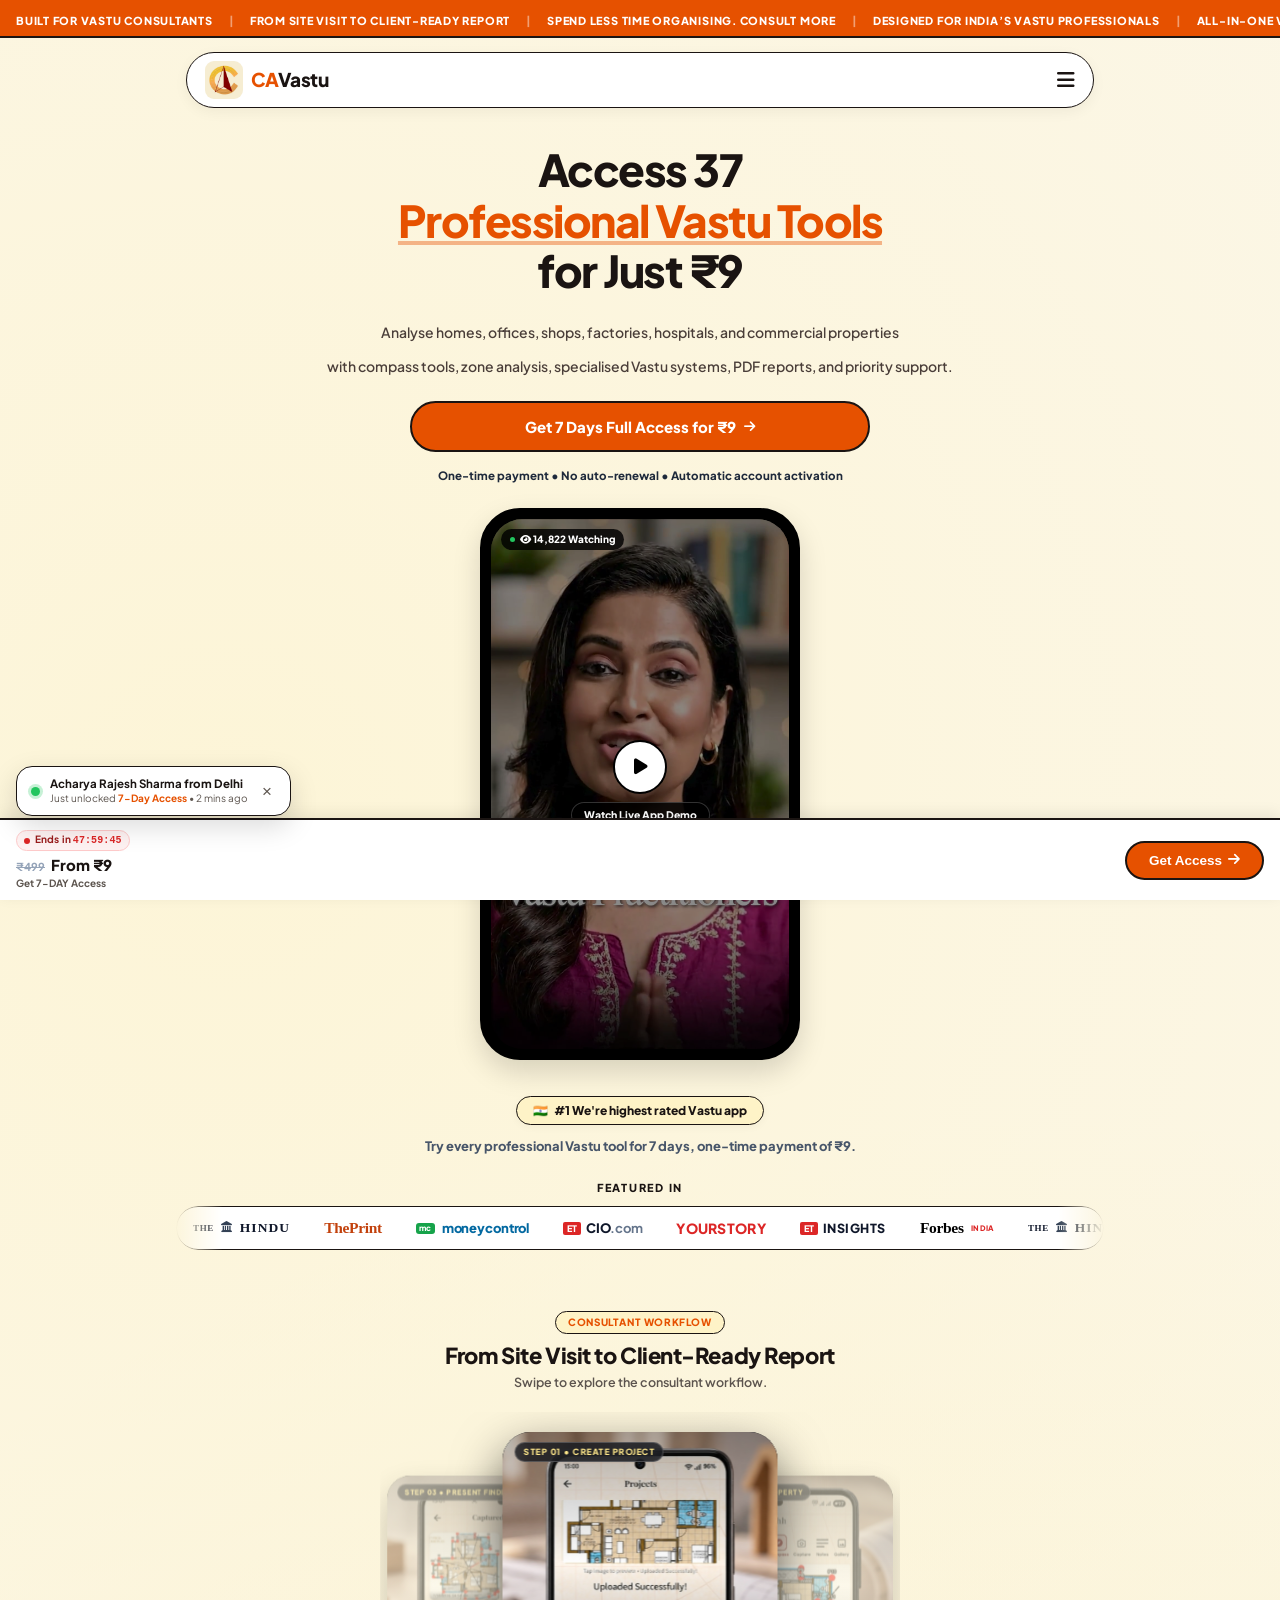
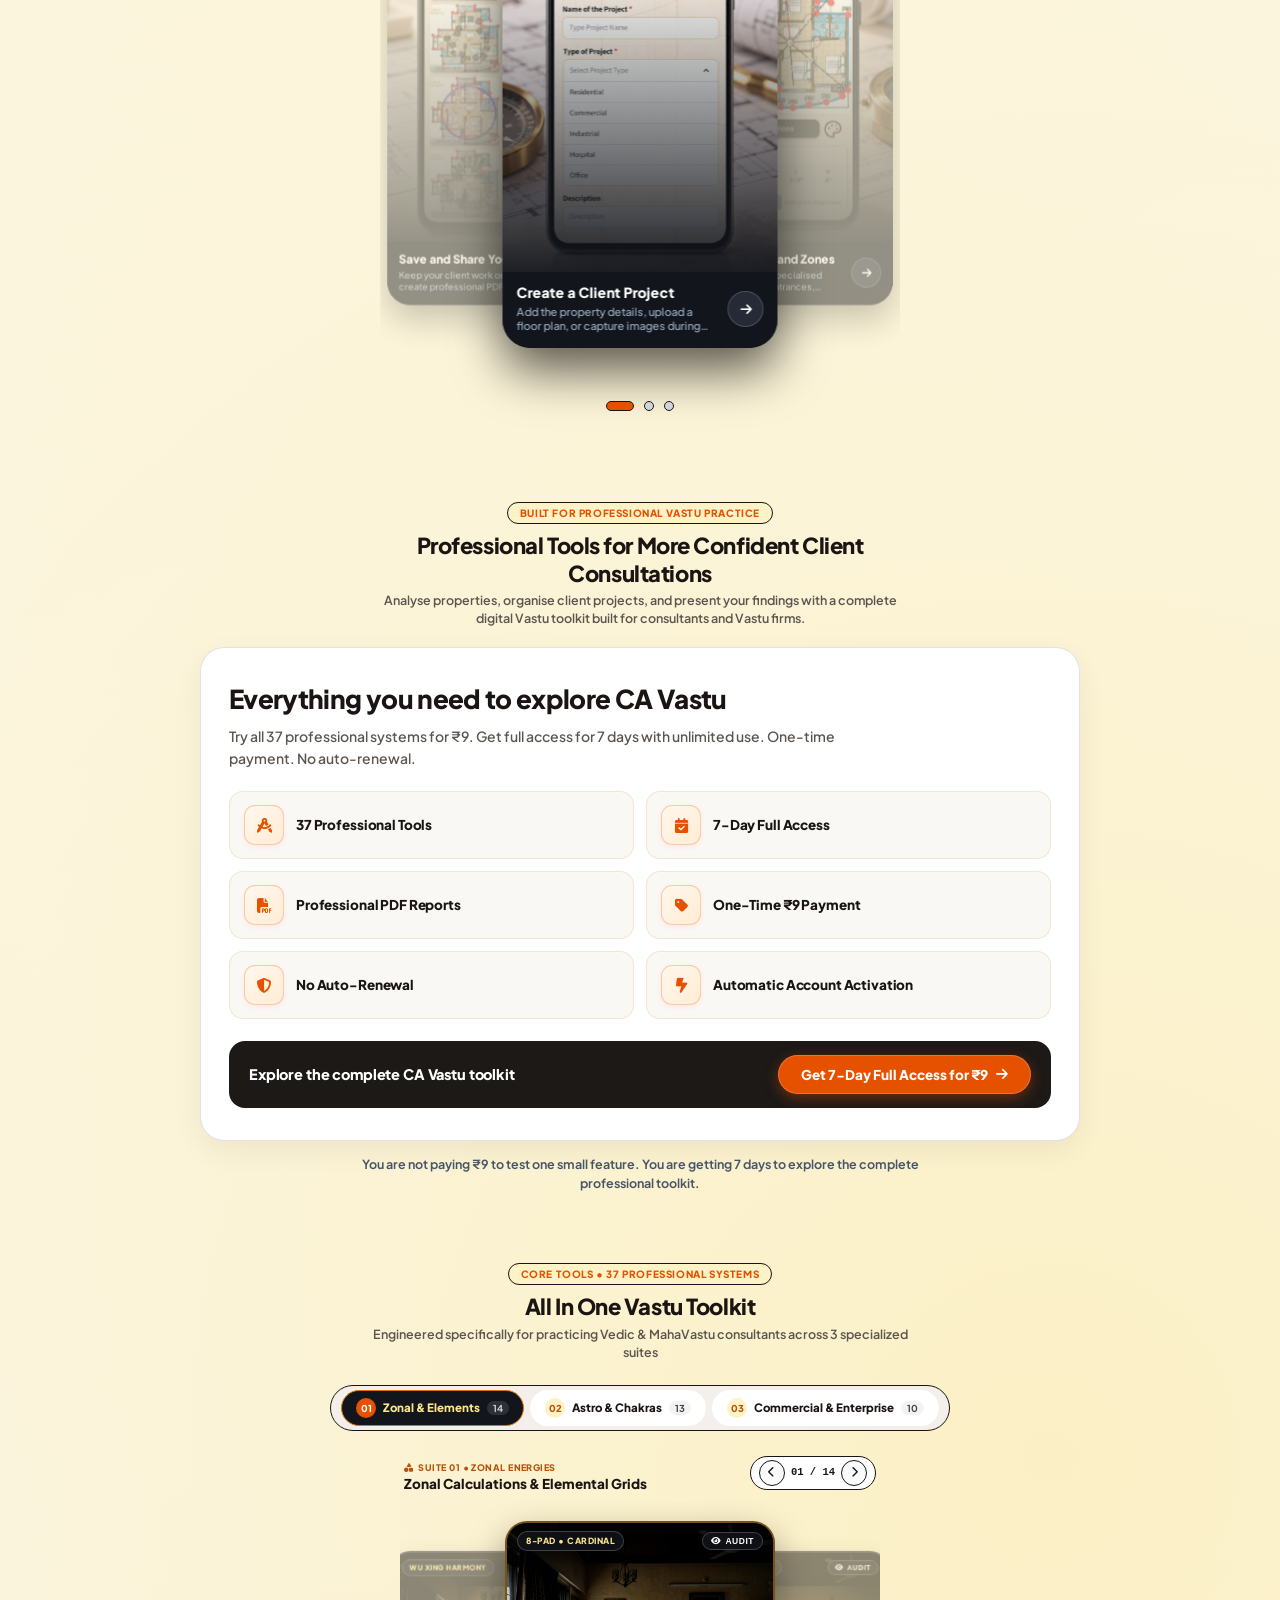
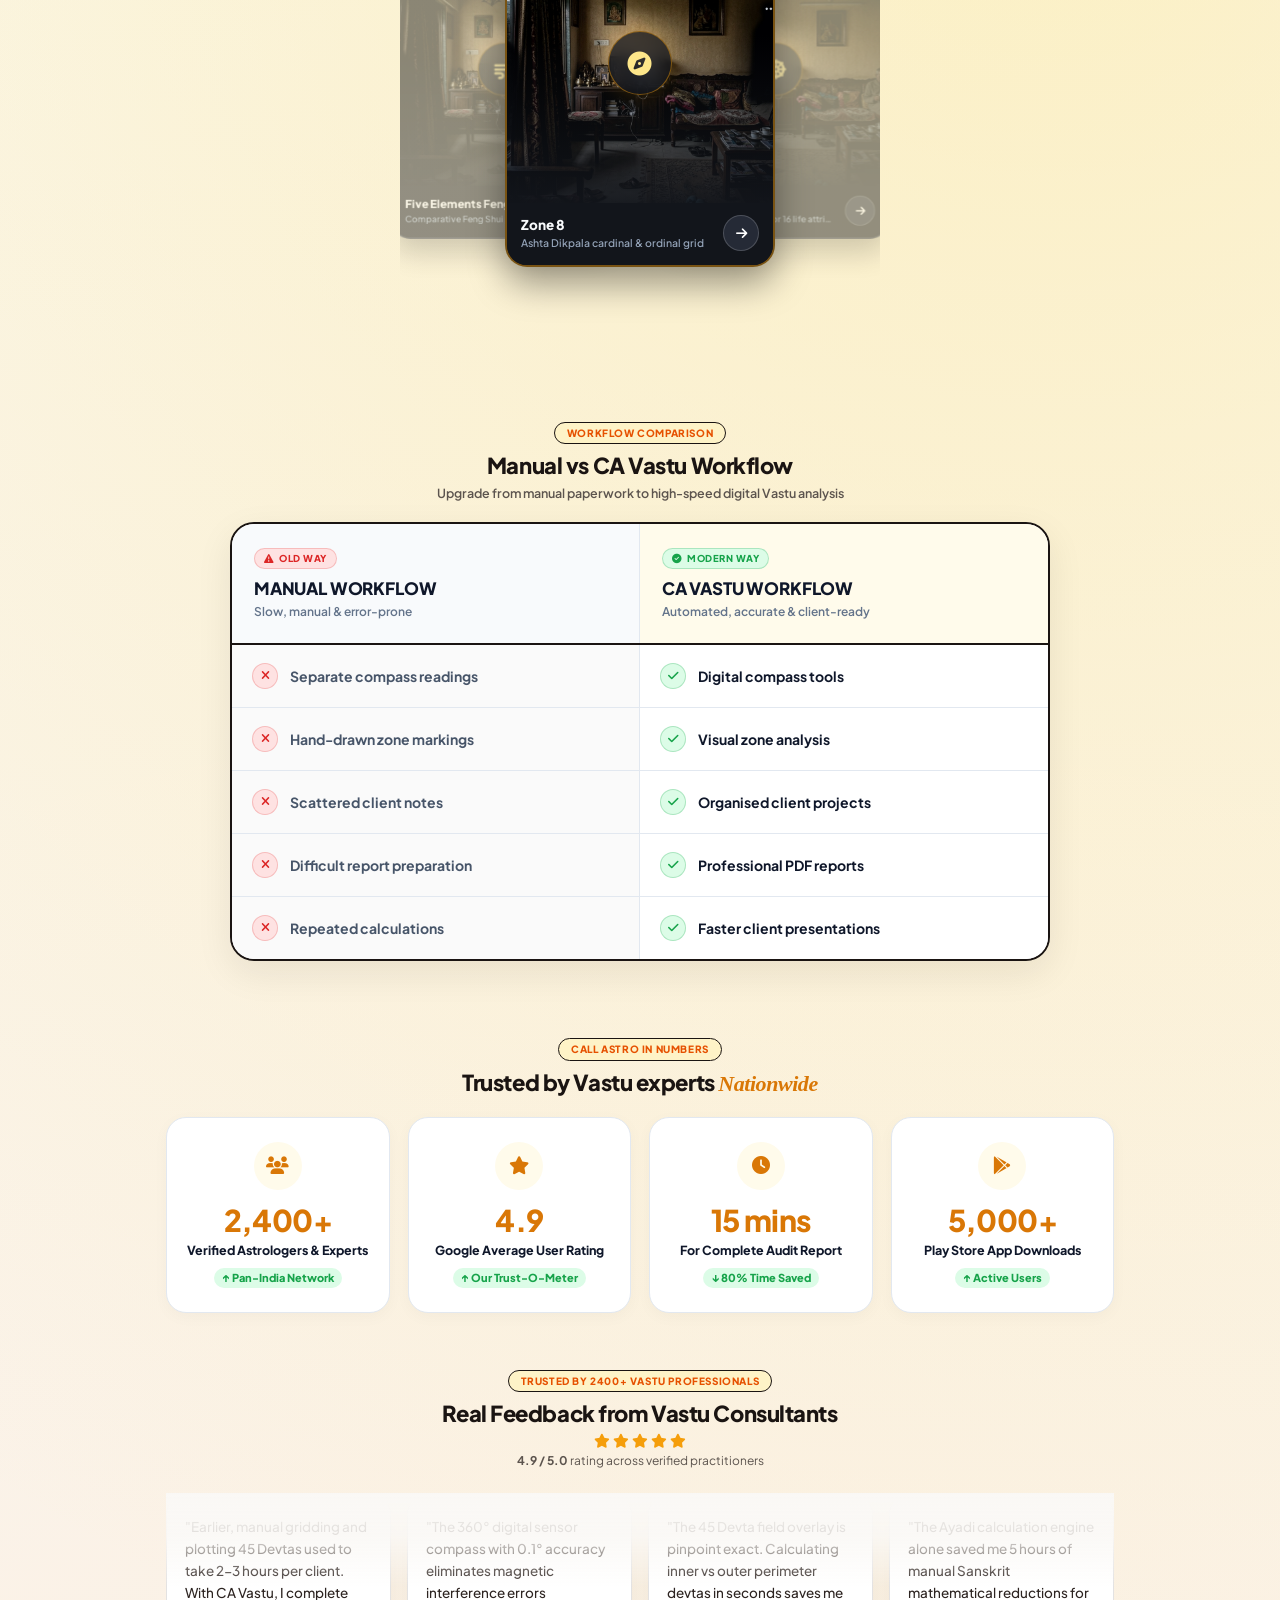
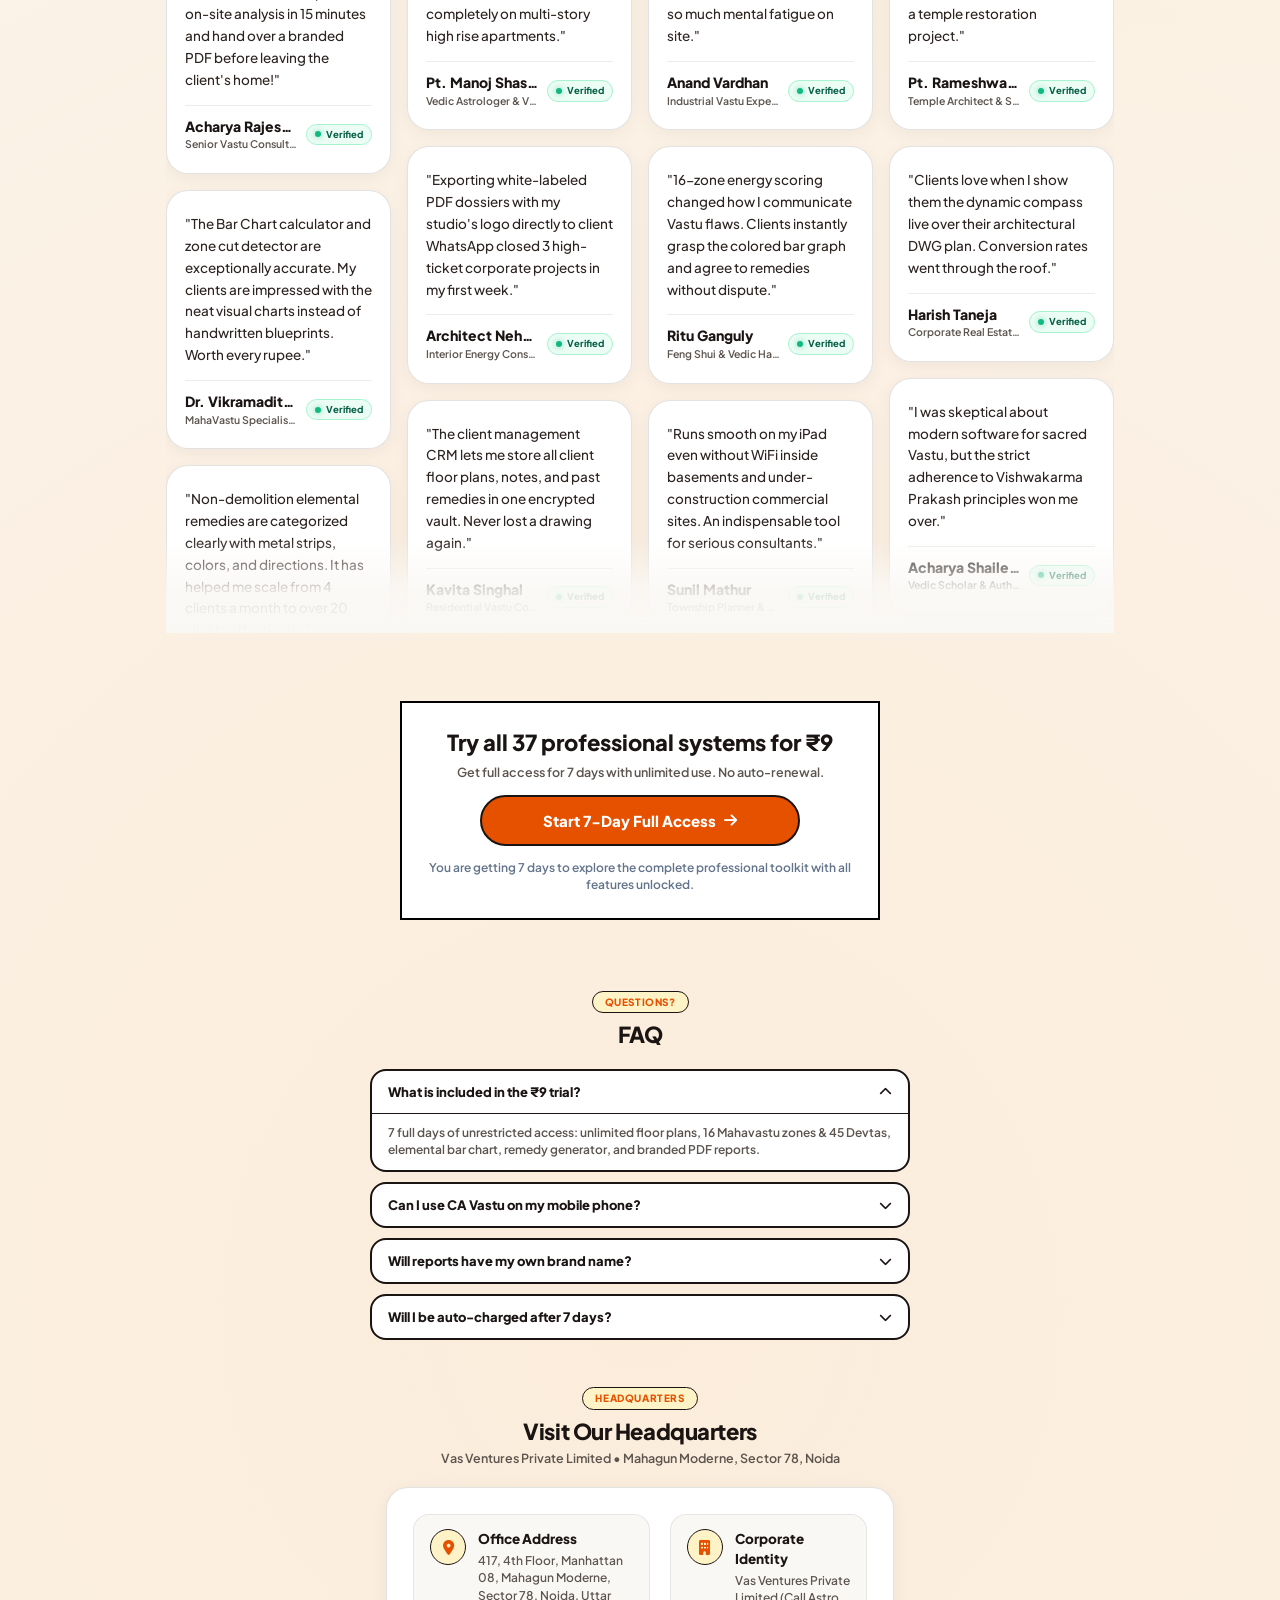
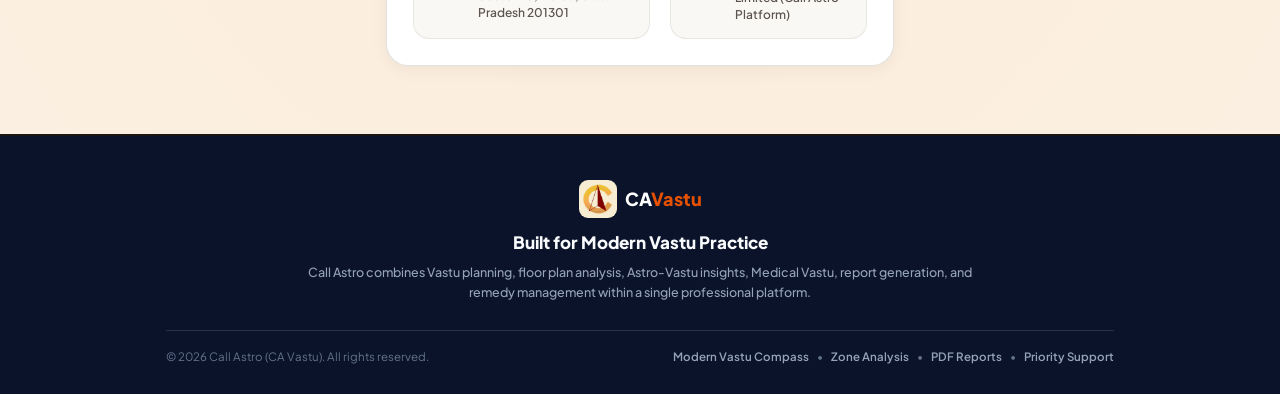
==== b2b.html @ 2a391165 "fix: change Average User Rating to Google Average User Rating" ====
<!DOCTYPE html>
<html lang="en">
<head>
  <meta charset="UTF-8" />
  <meta name="viewport" content="width=device-width, initial-scale=1.0, maximum-scale=1.0" />
  <title>CA Vastu - Turn Property Analysis into Verified Client Audits</title>
  <meta name="description" content="All In One Vastu Analysis Software For Consultants. Analyze homes, offices, shops and commercial properties with one app. Start 7-Day trial for ₹9." />
  
  <link rel="icon" type="image/png" href="frame_8496.png" />
  
  <!-- Plus Jakarta Sans Font -->
  <link rel="preconnect" href="https://fonts.googleapis.com">
  <link rel="preconnect" href="https://fonts.gstatic.com" crossorigin>
  <link href="https://fonts.googleapis.com/css2?family=Plus+Jakarta+Sans:wght@500;600;700;800;900&display=swap" rel="stylesheet">
  
  <!-- Font Awesome Icons -->
  <link rel="stylesheet" href="https://cdnjs.cloudflare.com/ajax/libs/font-awesome/6.5.1/css/all.min.css" />
  
  <!-- Theme Stylesheet matching Exact Pattern -->
  <link rel="stylesheet" href="b2b.css?v=single_cta_2026" />
</head>
<body class="ca-canvas-bg">

  <!-- 
    ========================================================================
    1. TOP ANNOUNCEMENT STRIP (Positioned ABOVE Navbar / Logo)
    ========================================================================
  -->
  <div class="ca-top-ticker" aria-hidden="true">
    <div class="ca-ticker-track">
      <!-- SET 1 -->
      <span class="ca-ticker-item">BUILT FOR VASTU CONSULTANTS</span>
      <span class="ca-ticker-sep">|</span>
      <span class="ca-ticker-item">FROM SITE VISIT TO CLIENT-READY REPORT</span>
      <span class="ca-ticker-sep">|</span>
      <span class="ca-ticker-item">SPEND LESS TIME ORGANISING. CONSULT MORE</span>
      <span class="ca-ticker-sep">|</span>
      <span class="ca-ticker-item">DESIGNED FOR INDIA’S VASTU PROFESSIONALS</span>
      <span class="ca-ticker-sep">|</span>
      <span class="ca-ticker-item">ALL-IN-ONE VASTU ANALYSIS SOFTWARE</span>
      <span class="ca-ticker-sep">|</span>
      <span class="ca-ticker-item">A COMPLETE TOOLKIT FOR PROFESSIONAL VASTU ANALYSIS</span>
      <span class="ca-ticker-sep">|</span>
      <span class="ca-ticker-item">PROFESSIONAL VASTU TOOLS, NOW ON YOUR PHONE</span>
      <span class="ca-ticker-sep">|</span>

      <!-- SET 2 (Duplicate for Seamless Infinite Marquee Loop) -->
      <span class="ca-ticker-item">BUILT FOR VASTU CONSULTANTS</span>
      <span class="ca-ticker-sep">|</span>
      <span class="ca-ticker-item">FROM SITE VISIT TO CLIENT-READY REPORT</span>
      <span class="ca-ticker-sep">|</span>
      <span class="ca-ticker-item">SPEND LESS TIME ORGANISING. CONSULT MORE</span>
      <span class="ca-ticker-sep">|</span>
      <span class="ca-ticker-item">DESIGNED FOR INDIA’S VASTU PROFESSIONALS</span>
      <span class="ca-ticker-sep">|</span>
      <span class="ca-ticker-item">ALL-IN-ONE VASTU ANALYSIS SOFTWARE</span>
      <span class="ca-ticker-sep">|</span>
      <span class="ca-ticker-item">A COMPLETE TOOLKIT FOR PROFESSIONAL VASTU ANALYSIS</span>
      <span class="ca-ticker-sep">|</span>
      <span class="ca-ticker-item">PROFESSIONAL VASTU TOOLS, NOW ON YOUR PHONE</span>
      <span class="ca-ticker-sep">|</span>
    </div>
  </div>

  <!-- 
    ========================================================================
    2. FLOATING VASTU PILL NAVBAR
    ========================================================================
  -->
  <div class="pattern-nav-wrap">
    <header class="pattern-navbar">
      <a href="b2b.html" class="pattern-brand" title="CA Vastu">
        <img src="ca_vastu_logo.webp" alt="CA Vastu Logo" class="pattern-brand-logo" />
        <span class="pattern-brand-name">CA<span>Vastu</span></span>
      </a>

      <div class="pattern-nav-right">
        <button type="button" class="pattern-menu-btn" onclick="openLeadModal()" aria-label="Menu">
          <i class="fa-solid fa-bars"></i>
        </button>
      </div>
    </header>
  </div>

  <!-- MAIN WRAPPER -->
  <main>

    <!-- 
      ========================================================================
      2. HERO SECTION (Exact Pattern from Screenshot)
         - Headline with Underline
         - Subtitle
         - Feature Highlight Rounded Card
         - Primary Green Pill Button with Chevron
         - Secondary White Pill Button with Play icon
         - Curving Phone Mockup below
      ========================================================================
    -->
    <section class="pattern-hero">
      <div class="ca-container">
        <div class="pattern-hero-inner">

          <!-- Headline -->
          <h1 class="pattern-title">
            Access 37 <br />
            <span class="highlight">Professional Vastu Tools</span> <br />
            for Just ₹9
          </h1>

          <!-- Supporting text -->
          <p class="pattern-sub">
            <span class="sub-line">Analyse homes, offices, shops, factories, hospitals, and commercial properties</span>
            <span class="sub-line">with compass tools, zone analysis, specialised Vastu systems, PDF reports, and priority support.</span>
          </p>

          <!-- Hero Primary Action Button -->
          <div class="pattern-btn-stack">
            <button type="button" class="btn-pattern-green btn-buy-animated" onclick="openLeadModal()">
              <span>Get 7 Days Full Access for ₹9</span>
              <i class="fa-solid fa-arrow-right" style="font-size: 13px;"></i>
            </button>
            <div class="hero-trust-line">
              One-time payment • No auto-renewal • Automatic account activation
            </div>
          </div>

          <!-- Video Phone Mockup (Curved top peeking beneath buttons) -->
          <div class="pattern-video-wrap">
            <div class="ca-phone-frame">
              <div class="ca-phone-screen">
                
                <div class="ca-view-counter">
                  <span class="live-dot"></span>
                  <span id="videoViewCount"><i class="fa-solid fa-eye"></i> 14,820 Watching</span>
                </div>

                <video
                  id="vastuDemoVideo"
                  class="ca-video-el"
                  src="assets/video/vastu-demo.mp4"
                  poster="assets/video/vastu-demo-poster.jpg"
                  loop
                  playsinline
                  preload="metadata"
                ></video>

                <div class="ca-video-overlay" id="videoPlayOverlay">
                  <div class="ca-play-btn">
                    <i class="fa-solid fa-play"></i>
                  </div>
                  <span class="ca-video-badge">
                    Watch Live App Demo
                  </span>
                </div>

                <button type="button" class="ca-mute-btn" id="videoMuteToggle" style="display: none;">
                  <i class="fa-solid fa-volume-xmark" id="muteIcon"></i>
                  <span id="muteLabel">Mute</span>
                </button>

              </div>
            </div>
          </div>

        </div>
      </div>
    </section>

    <!-- 
      ========================================================================
      TRUST & AUTHORITY SECTION (Featured in, Highest Rated, Chai Pitch)
      ========================================================================
    -->
    <section class="ca-trust-section">
      <div class="ca-container">
        
        <div class="ca-trust-top-bar">
          <div class="ca-trust-badge-pill">
            <span class="flag-icon">🇮🇳</span> #1 We're highest rated Vastu app
          </div>
          <p class="ca-trust-sub-promise">
            Try every professional Vastu tool for 7 days, one-time payment of ₹9.
          </p>
        </div>

        <!-- FEATURED IN STADIUM PILL BAR (Exact from Screenshot) -->
        <div class="ca-featured-wrap">
          <span class="ca-featured-title">FEATURED IN</span>
          <div class="ca-featured-pill-track">
            <div class="ca-marquee-inner">
              
              <!-- SET 1 -->
              <div class="ca-press-item logo-thehindu">
                <span class="hindu-the">THE</span>
                <span class="hindu-crest"><i class="fa-solid fa-landmark"></i></span>
                <span class="hindu-name">HINDU</span>
              </div>
              <div class="ca-press-item logo-theprint">
                ThePrint
              </div>
              <div class="ca-press-item logo-moneycontrol">
                <span class="mc-icon">mc</span>moneycontrol
              </div>
              <div class="ca-press-item logo-etcio">
                <span class="et-badge">ET</span><span class="cio-name">CIO<span class="cio-dot">.com</span></span>
              </div>
              <div class="ca-press-item logo-yourstory">
                YOURSTORY
              </div>
              <div class="ca-press-item logo-etinsights">
                <span class="et-badge">ET</span><span class="insights-name">INSIGHTS</span>
              </div>
              <div class="ca-press-item logo-forbes">
                Forbes<span class="forbes-sub">INDIA</span>
              </div>

              <!-- SET 2 (Duplicate for Seamless Infinite Marquee Loop) -->
              <div class="ca-press-item logo-thehindu">
                <span class="hindu-the">THE</span>
                <span class="hindu-crest"><i class="fa-solid fa-landmark"></i></span>
                <span class="hindu-name">HINDU</span>
              </div>
              <div class="ca-press-item logo-theprint">
                ThePrint
              </div>
              <div class="ca-press-item logo-moneycontrol">
                <span class="mc-icon">mc</span>moneycontrol
              </div>
              <div class="ca-press-item logo-etcio">
                <span class="et-badge">ET</span><span class="cio-name">CIO<span class="cio-dot">.com</span></span>
              </div>
              <div class="ca-press-item logo-yourstory">
                YOURSTORY
              </div>
              <div class="ca-press-item logo-etinsights">
                <span class="et-badge">ET</span><span class="insights-name">INSIGHTS</span>
              </div>
              <div class="ca-press-item logo-forbes">
                Forbes<span class="forbes-sub">INDIA</span>
              </div>

            </div>
          </div>
        </div>

      </div>
    </section>

    <!-- 
      ========================================================================
      FROM SITE VISIT TO CLIENT REPORT, IN THREE SIMPLE STEPS
      (Interactive Luxury 3-Step Carousel matching Art Gallery Card Format)
      ========================================================================
    -->
    <section class="ca-section" id="how-it-works">
      <div class="ca-container">
        
        <div class="ca-section-header">
          <div class="ca-section-pill">CONSULTANT WORKFLOW</div>
          <h2 class="ca-section-title">From Site Visit to Client-Ready Report</h2>
          <p class="ca-section-sub">Swipe to explore the consultant workflow.</p>
        </div>

        <!-- 3-STEP CAROUSEL CONTAINER (9:16 Aspect Ratio) -->
        <div class="vastu-carousel-wrap workflow-916">
          <div class="vastu-carousel-track" id="vastuStepTrack">
            
            <!-- STEP 1 CARD -->
            <div class="vastu-card-slide is-active" data-step="0">
              <div class="vastu-card-inner">
                <div class="vastu-card-header">
                  <span class="vastu-card-badge">STEP 01 • CREATE PROJECT</span>
                </div>
                <div class="vastu-card-img-wrap">
                  <img src="assets/images/workflow-step-1.jpg" alt="Create a Client Project" loading="lazy" />
                  <div class="vastu-card-overlay-gradient"></div>
                </div>
                <div class="vastu-card-footer">
                  <div class="vastu-card-meta">
                    <h3 class="vastu-card-title">Create a Client Project</h3>
                    <p class="vastu-card-desc">Add the property details, upload a floor plan, or capture images during your site visit.</p>
                  </div>
                  <button type="button" class="vastu-card-arrow-btn" onclick="nextStepSlide()" aria-label="Next Step">
                    <i class="fa-solid fa-arrow-right"></i>
                  </button>
                </div>
              </div>
            </div>

            <!-- STEP 2 CARD -->
            <div class="vastu-card-slide" data-step="1">
              <div class="vastu-card-inner">
                <div class="vastu-card-header">
                  <span class="vastu-card-badge">STEP 02 • ANALYSE PROPERTY</span>
                </div>
                <div class="vastu-card-img-wrap">
                  <img src="assets/images/workflow-step-2.jpg" alt="Check Directions and Zones" loading="lazy" />
                  <div class="vastu-card-overlay-gradient"></div>
                </div>
                <div class="vastu-card-footer">
                  <div class="vastu-card-meta">
                    <h3 class="vastu-card-title">Check Directions and Zones</h3>
                    <p class="vastu-card-desc">Use the compass and specialised zone tools to analyse entrances, layouts, and property areas.</p>
                  </div>
                  <button type="button" class="vastu-card-arrow-btn" onclick="nextStepSlide()" aria-label="Next Step">
                    <i class="fa-solid fa-arrow-right"></i>
                  </button>
                </div>
              </div>
            </div>

            <!-- STEP 3 CARD -->
            <div class="vastu-card-slide" data-step="2">
              <div class="vastu-card-inner">
                <div class="vastu-card-header">
                  <span class="vastu-card-badge">STEP 03 • PRESENT FINDINGS</span>
                </div>
                <div class="vastu-card-img-wrap">
                  <img src="assets/images/workflow-step-3.jpg" alt="Save and Share Your Analysis" loading="lazy" />
                  <div class="vastu-card-overlay-gradient"></div>
                </div>
                <div class="vastu-card-footer">
                  <div class="vastu-card-meta">
                    <h3 class="vastu-card-title">Save and Share Your Analysis</h3>
                    <p class="vastu-card-desc">Keep your client work organised and create professional PDF reports for clearer consultations.</p>
                  </div>
                  <button type="button" class="vastu-card-arrow-btn" onclick="openLeadModal()" aria-label="Get Access">
                    <i class="fa-solid fa-arrow-right"></i>
                  </button>
                </div>
              </div>
            </div>

          </div>

          <!-- Carousel Controls & Pagination Dots -->
          <div class="vastu-carousel-controls">
            <button type="button" class="vastu-nav-dot is-active" onclick="goStepSlide(0)" aria-label="Step 1"></button>
            <button type="button" class="vastu-nav-dot" onclick="goStepSlide(1)" aria-label="Step 2"></button>
            <button type="button" class="vastu-nav-dot" onclick="goStepSlide(2)" aria-label="Step 3"></button>
          </div>
        </div>

      </div>
    </section>

    <!-- 
      ========================================================================
      PROFESSIONAL TOOLS FOR CLIENT CONSULTATIONS (Screenshot 1 Match)
      - Eyebrow: BUILT FOR PROFESSIONAL VASTU PRACTICE
      - Title: Professional Tools for More Confident Client Consultations
      - 6 Card Features Grid with Dark Bottom Action Bar
      ========================================================================
    -->
    <section class="ca-section" id="toolkit-overview">
      <div class="ca-container">
        
        <div class="ca-section-header">
          <div class="ca-section-pill">BUILT FOR PROFESSIONAL VASTU PRACTICE</div>
          <h2 class="ca-section-title">Professional Tools for More Confident Client Consultations</h2>
          <p class="ca-section-sub">
            Analyse properties, organise client projects, and present your findings with a complete digital Vastu toolkit built for consultants and Vastu firms.
          </p>
        </div>

        <div class="ca-toolkit-box">
          <div class="ca-toolkit-header">
            <h3 class="ca-toolkit-title">Everything you need to explore CA Vastu</h3>
            <p class="ca-toolkit-sub">
              Try all 37 professional systems for ₹9. Get full access for 7 days with unlimited use. One-time payment. No auto-renewal.
            </p>
          </div>

          <div class="ca-toolkit-grid">
            <div class="ca-toolkit-item">
              <div class="ca-toolkit-ring-icon">
                <i class="fa-solid fa-compass-drafting"></i>
              </div>
              <div class="ca-toolkit-info">
                <div class="ca-toolkit-item-title">37 Professional Tools</div>
              </div>
            </div>

            <div class="ca-toolkit-item">
              <div class="ca-toolkit-ring-icon">
                <i class="fa-solid fa-calendar-check"></i>
              </div>
              <div class="ca-toolkit-info">
                <div class="ca-toolkit-item-title">7-Day Full Access</div>
              </div>
            </div>

            <div class="ca-toolkit-item">
              <div class="ca-toolkit-ring-icon">
                <i class="fa-solid fa-file-pdf"></i>
              </div>
              <div class="ca-toolkit-info">
                <div class="ca-toolkit-item-title">Professional PDF Reports</div>
              </div>
            </div>

            <div class="ca-toolkit-item">
              <div class="ca-toolkit-ring-icon">
                <i class="fa-solid fa-tag"></i>
              </div>
              <div class="ca-toolkit-info">
                <div class="ca-toolkit-item-title">One-Time ₹9 Payment</div>
              </div>
            </div>

            <div class="ca-toolkit-item">
              <div class="ca-toolkit-ring-icon">
                <i class="fa-solid fa-shield-halved"></i>
              </div>
              <div class="ca-toolkit-info">
                <div class="ca-toolkit-item-title">No Auto-Renewal</div>
              </div>
            </div>

            <div class="ca-toolkit-item">
              <div class="ca-toolkit-ring-icon">
                <i class="fa-solid fa-bolt-lightning"></i>
              </div>
              <div class="ca-toolkit-info">
                <div class="ca-toolkit-item-title">Automatic Account Activation</div>
              </div>
            </div>
          </div>

          <div class="ca-toolkit-bottom-bar">
            <span class="ca-toolkit-bar-text">Explore the complete CA Vastu toolkit</span>
            <button type="button" class="btn-toolkit-cta btn-buy-animated" onclick="openLeadModal()">
              <span>Get 7-Day Full Access for ₹9</span>
              <i class="fa-solid fa-arrow-right"></i>
            </button>
          </div>
        </div>

        <p class="ca-toolkit-assurance-note">
          You are not paying ₹9 to test one small feature. You are getting 7 days to explore the complete professional toolkit.
        </p>

      </div>
    </section>

    <!-- 
      ========================================================================
      ALL FEATURES (Clean Square Card Format)
      ========================================================================
    -->
    <section class="ca-section" id="features">
      <div class="ca-container">
        
        <div class="ca-section-header">
          <div class="ca-section-pill">Core Tools • 37 Professional Systems</div>
          <h2 class="ca-section-title">All In One Vastu Toolkit</h2>
          <p class="ca-section-sub">Engineered specifically for practicing Vedic &amp; MahaVastu consultants across 3 specialized suites</p>
        </div>

        <!-- 3 CATEGORY TABS / SUITE SELECTOR (Mobile Optimized) -->
        <div class="core-decks-tabs-wrap">
          <div class="core-decks-tabs" role="tablist">
            <button type="button" class="core-deck-tab is-active" id="deckTab0" onclick="switchCoreDeck(0)" role="tab" aria-selected="true">
              <span class="core-deck-tab-badge">01</span>
              <span class="core-deck-tab-title"><span class="tab-label-full">Zonal &amp; Elements</span><span class="tab-label-short">Zonal</span></span>
              <span class="core-deck-tab-count">14</span>
            </button>
            <button type="button" class="core-deck-tab" id="deckTab1" onclick="switchCoreDeck(1)" role="tab" aria-selected="false">
              <span class="core-deck-tab-badge">02</span>
              <span class="core-deck-tab-title"><span class="tab-label-full">Astro &amp; Chakras</span><span class="tab-label-short">Astro</span></span>
              <span class="core-deck-tab-count">13</span>
            </button>
            <button type="button" class="core-deck-tab" id="deckTab2" onclick="switchCoreDeck(2)" role="tab" aria-selected="false">
              <span class="core-deck-tab-badge">03</span>
              <span class="core-deck-tab-title"><span class="tab-label-full">Commercial &amp; Enterprise</span><span class="tab-label-short">Enterprise</span></span>
              <span class="core-deck-tab-count">10</span>
            </button>
          </div>
        </div>

        <!-- ====================================================================
             DECK 0: ZONAL ENERGY GRIDS & ELEMENTAL BALANCE (14 TOOLS)
             ==================================================================== -->
        <div class="core-deck-container is-active" id="coreDeck0">
          <div class="core-deck-header-bar">
            <div class="core-deck-heading">
              <span class="core-deck-tag"><i class="fa-solid fa-shapes"></i> SUITE 01 • ZONAL ENERGIES</span>
              <h3 class="core-deck-name">Zonal Calculations &amp; Elemental Grids</h3>
            </div>
            <div class="core-deck-nav-btns">
              <button type="button" class="core-nav-btn" onclick="prevCoreSlide(0)" aria-label="Previous Tool">
                <i class="fa-solid fa-chevron-left"></i>
              </button>
              <span class="core-deck-counter" id="coreCounter0">01 / 14</span>
              <button type="button" class="core-nav-btn" onclick="nextCoreSlide(0)" aria-label="Next Tool">
                <i class="fa-solid fa-chevron-right"></i>
              </button>
            </div>
          </div>

          <div class="vastu-carousel-wrap">
            <div class="vastu-carousel-track core-carousel-track" id="coreTrack0">
              
              <!-- 1. Zone 8 -->
              <div class="vastu-card-slide is-active" data-deck="0" data-index="0">
                <div class="vastu-card-inner">
                  <div class="vastu-card-header">
                    <span class="vastu-card-badge">8-PAD • CARDINAL</span>
                    <button type="button" class="vastu-card-action-btn" onclick="openLeadModal()">
                      <i class="fa-solid fa-eye"></i> AUDIT
                    </button>
                  </div>
                  <div class="vastu-card-img-wrap">
                    <img src="vastu_before.jpg" alt="Zone 8" loading="lazy" />
                    <div class="vastu-card-overlay-gradient"></div>
                    <div class="vastu-card-art-accent"><i class="fa-solid fa-compass"></i></div>
                  </div>
                  <div class="vastu-card-footer">
                    <div class="vastu-card-meta">
                      <h3 class="vastu-card-title">Zone 8</h3>
                      <p class="vastu-card-desc">Ashta Dikpala cardinal &amp; ordinal grid</p>
                    </div>
                    <button type="button" class="vastu-card-arrow-btn" onclick="nextCoreSlide(0)" aria-label="Next Tool">
                      <i class="fa-solid fa-arrow-right"></i>
                    </button>
                  </div>
                </div>
              </div>

              <!-- 2. Zone 16 -->
              <div class="vastu-card-slide" data-deck="0" data-index="1">
                <div class="vastu-card-inner">
                  <div class="vastu-card-header">
                    <span class="vastu-card-badge">16-ZONE • MAHAVASTU</span>
                    <button type="button" class="vastu-card-action-btn" onclick="openLeadModal()">
                      <i class="fa-solid fa-eye"></i> AUDIT
                    </button>
                  </div>
                  <div class="vastu-card-img-wrap">
                    <img src="vastu_before_scary.jpg" alt="Zone 16" loading="lazy" />
                    <div class="vastu-card-overlay-gradient"></div>
                    <div class="vastu-card-art-accent"><i class="fa-solid fa-dharmachakra"></i></div>
                  </div>
                  <div class="vastu-card-footer">
                    <div class="vastu-card-meta">
                      <h3 class="vastu-card-title">Zone 16</h3>
                      <p class="vastu-card-desc">22.5° angular division for 16 life attributes</p>
                    </div>
                    <button type="button" class="vastu-card-arrow-btn" onclick="nextCoreSlide(0)" aria-label="Next Tool">
                      <i class="fa-solid fa-arrow-right"></i>
                    </button>
                  </div>
                </div>
              </div>

              <!-- 3. Zone 24 -->
              <div class="vastu-card-slide" data-deck="0" data-index="2">
                <div class="vastu-card-inner">
                  <div class="vastu-card-header">
                    <span class="vastu-card-badge">24-ZONE • MICRO-ENERGY</span>
                    <button type="button" class="vastu-card-action-btn" onclick="openLeadModal()">
                      <i class="fa-solid fa-eye"></i> AUDIT
                    </button>
                  </div>
                  <div class="vastu-card-img-wrap">
                    <img src="vastu_before.jpg" alt="Zone 24" loading="lazy" />
                    <div class="vastu-card-overlay-gradient"></div>
                    <div class="vastu-card-art-accent"><i class="fa-solid fa-circle-notch"></i></div>
                  </div>
                  <div class="vastu-card-footer">
                    <div class="vastu-card-meta">
                      <h3 class="vastu-card-title">Zone 24</h3>
                      <p class="vastu-card-desc">15° high-resolution boundary &amp; cut diagnostics</p>
                    </div>
                    <button type="button" class="vastu-card-arrow-btn" onclick="nextCoreSlide(0)" aria-label="Next Tool">
                      <i class="fa-solid fa-arrow-right"></i>
                    </button>
                  </div>
                </div>
              </div>

              <!-- 4. Zone 32 -->
              <div class="vastu-card-slide" data-deck="0" data-index="3">
                <div class="vastu-card-inner">
                  <div class="vastu-card-header">
                    <span class="vastu-card-badge">32-PAD • ENTRANCE</span>
                    <button type="button" class="vastu-card-action-btn" onclick="openLeadModal()">
                      <i class="fa-solid fa-eye"></i> AUDIT
                    </button>
                  </div>
                  <div class="vastu-card-img-wrap">
                    <img src="vastu_after.jpg" alt="Zone 32" loading="lazy" />
                    <div class="vastu-card-overlay-gradient"></div>
                    <div class="vastu-card-art-accent"><i class="fa-solid fa-door-open"></i></div>
                  </div>
                  <div class="vastu-card-footer">
                    <div class="vastu-card-meta">
                      <h3 class="vastu-card-title">Zone 32</h3>
                      <p class="vastu-card-desc">11.25° entrance threshold diagnostic grid</p>
                    </div>
                    <button type="button" class="vastu-card-arrow-btn" onclick="nextCoreSlide(0)" aria-label="Next Tool">
                      <i class="fa-solid fa-arrow-right"></i>
                    </button>
                  </div>
                </div>
              </div>

              <!-- 5. Zone 64 -->
              <div class="vastu-card-slide" data-deck="0" data-index="4">
                <div class="vastu-card-inner">
                  <div class="vastu-card-header">
                    <span class="vastu-card-badge">64-PADA • MANDUKA</span>
                    <button type="button" class="vastu-card-action-btn" onclick="openLeadModal()">
                      <i class="fa-solid fa-eye"></i> AUDIT
                    </button>
                  </div>
                  <div class="vastu-card-img-wrap">
                    <img src="vastu_before_scary.jpg" alt="Zone 64" loading="lazy" />
                    <div class="vastu-card-overlay-gradient"></div>
                    <div class="vastu-card-art-accent"><i class="fa-solid fa-table-cells"></i></div>
                  </div>
                  <div class="vastu-card-footer">
                    <div class="vastu-card-meta">
                      <h3 class="vastu-card-title">Zone 64</h3>
                      <p class="vastu-card-desc">Sacred 8x8 cosmic grid for master plots</p>
                    </div>
                    <button type="button" class="vastu-card-arrow-btn" onclick="nextCoreSlide(0)" aria-label="Next Tool">
                      <i class="fa-solid fa-arrow-right"></i>
                    </button>
                  </div>
                </div>
              </div>

              <!-- 6. Shakti Chakra -->
              <div class="vastu-card-slide" data-deck="0" data-index="5">
                <div class="vastu-card-inner">
                  <div class="vastu-card-header">
                    <span class="vastu-card-badge">CENTROID • 360°</span>
                    <button type="button" class="vastu-card-action-btn" onclick="openLeadModal()">
                      <i class="fa-solid fa-eye"></i> AUDIT
                    </button>
                  </div>
                  <div class="vastu-card-img-wrap">
                    <img src="vastu_after.jpg" alt="Shakti Chakra" loading="lazy" />
                    <div class="vastu-card-overlay-gradient"></div>
                    <div class="vastu-card-art-accent"><i class="fa-solid fa-sun"></i></div>
                  </div>
                  <div class="vastu-card-footer">
                    <div class="vastu-card-meta">
                      <h3 class="vastu-card-title">Shakti Chakra</h3>
                      <p class="vastu-card-desc">Automated Brahmasthan concentric energy projection</p>
                    </div>
                    <button type="button" class="vastu-card-arrow-btn" onclick="nextCoreSlide(0)" aria-label="Next Tool">
                      <i class="fa-solid fa-arrow-right"></i>
                    </button>
                  </div>
                </div>
              </div>

              <!-- 7. Colored Zone Colored -->
              <div class="vastu-card-slide" data-deck="0" data-index="6">
                <div class="vastu-card-inner">
                  <div class="vastu-card-header">
                    <span class="vastu-card-badge">CHROMATIC MAP</span>
                    <button type="button" class="vastu-card-action-btn" onclick="openLeadModal()">
                      <i class="fa-solid fa-eye"></i> AUDIT
                    </button>
                  </div>
                  <div class="vastu-card-img-wrap">
                    <img src="vastu_before.jpg" alt="Colored Zone Colored" loading="lazy" />
                    <div class="vastu-card-overlay-gradient"></div>
                    <div class="vastu-card-art-accent"><i class="fa-solid fa-palette"></i></div>
                  </div>
                  <div class="vastu-card-footer">
                    <div class="vastu-card-meta">
                      <h3 class="vastu-card-title">Colored Zone Colored</h3>
                      <p class="vastu-card-desc">Vibrant 5-element color spectrum visualization</p>
                    </div>
                    <button type="button" class="vastu-card-arrow-btn" onclick="nextCoreSlide(0)" aria-label="Next Tool">
                      <i class="fa-solid fa-arrow-right"></i>
                    </button>
                  </div>
                </div>
              </div>

              <!-- 8. Colored Zone Labeled -->
              <div class="vastu-card-slide" data-deck="0" data-index="7">
                <div class="vastu-card-inner">
                  <div class="vastu-card-header">
                    <span class="vastu-card-badge">ANNOTATED ZONES</span>
                    <button type="button" class="vastu-card-action-btn" onclick="openLeadModal()">
                      <i class="fa-solid fa-eye"></i> AUDIT
                    </button>
                  </div>
                  <div class="vastu-card-img-wrap">
                    <img src="vastu_after.jpg" alt="Colored Zone Labeled" loading="lazy" />
                    <div class="vastu-card-overlay-gradient"></div>
                    <div class="vastu-card-art-accent"><i class="fa-solid fa-tags"></i></div>
                  </div>
                  <div class="vastu-card-footer">
                    <div class="vastu-card-meta">
                      <h3 class="vastu-card-title">Colored Zone Labeled</h3>
                      <p class="vastu-card-desc">Zonal text tags for health, wealth &amp; growth</p>
                    </div>
                    <button type="button" class="vastu-card-arrow-btn" onclick="nextCoreSlide(0)" aria-label="Next Tool">
                      <i class="fa-solid fa-arrow-right"></i>
                    </button>
                  </div>
                </div>
              </div>

              <!-- 9. Elemental Zone -->
              <div class="vastu-card-slide" data-deck="0" data-index="8">
                <div class="vastu-card-inner">
                  <div class="vastu-card-header">
                    <span class="vastu-card-badge">PANCHATATTVA</span>
                    <button type="button" class="vastu-card-action-btn" onclick="openLeadModal()">
                      <i class="fa-solid fa-eye"></i> AUDIT
                    </button>
                  </div>
                  <div class="vastu-card-img-wrap">
                    <img src="vastu_before_scary.jpg" alt="Elemental Zone" loading="lazy" />
                    <div class="vastu-card-overlay-gradient"></div>
                    <div class="vastu-card-art-accent"><i class="fa-solid fa-fire-flame-curved"></i></div>
                  </div>
                  <div class="vastu-card-footer">
                    <div class="vastu-card-meta">
                      <h3 class="vastu-card-title">Elemental Zone</h3>
                      <p class="vastu-card-desc">Water, Air, Fire, Earth &amp; Space balance</p>
                    </div>
                    <button type="button" class="vastu-card-arrow-btn" onclick="nextCoreSlide(0)" aria-label="Next Tool">
                      <i class="fa-solid fa-arrow-right"></i>
                    </button>
                  </div>
                </div>
              </div>

              <!-- 10. Elemental Zone Vedic -->
              <div class="vastu-card-slide" data-deck="0" data-index="9">
                <div class="vastu-card-inner">
                  <div class="vastu-card-header">
                    <span class="vastu-card-badge">VEDIC TATTVA</span>
                    <button type="button" class="vastu-card-action-btn" onclick="openLeadModal()">
                      <i class="fa-solid fa-eye"></i> AUDIT
                    </button>
                  </div>
                  <div class="vastu-card-img-wrap">
                    <img src="vastu_before.jpg" alt="Elemental Zone Vedic" loading="lazy" />
                    <div class="vastu-card-overlay-gradient"></div>
                    <div class="vastu-card-art-accent"><i class="fa-solid fa-chart-column"></i></div>
                  </div>
                  <div class="vastu-card-footer">
                    <div class="vastu-card-meta">
                      <h3 class="vastu-card-title">Elemental Zone Vedic</h3>
                      <p class="vastu-card-desc">Scriptural elemental cut &amp; bar chart metrics</p>
                    </div>
                    <button type="button" class="vastu-card-arrow-btn" onclick="nextCoreSlide(0)" aria-label="Next Tool">
                      <i class="fa-solid fa-arrow-right"></i>
                    </button>
                  </div>
                </div>
              </div>

              <!-- 11. Directions Vastu -->
              <div class="vastu-card-slide" data-deck="0" data-index="10">
                <div class="vastu-card-inner">
                  <div class="vastu-card-header">
                    <span class="vastu-card-badge">CARDINAL HARMONY</span>
                    <button type="button" class="vastu-card-action-btn" onclick="openLeadModal()">
                      <i class="fa-solid fa-eye"></i> AUDIT
                    </button>
                  </div>
                  <div class="vastu-card-img-wrap">
                    <img src="vastu_after.jpg" alt="Directions Vastu" loading="lazy" />
                    <div class="vastu-card-overlay-gradient"></div>
                    <div class="vastu-card-art-accent"><i class="fa-solid fa-arrows-to-dot"></i></div>
                  </div>
                  <div class="vastu-card-footer">
                    <div class="vastu-card-meta">
                      <h3 class="vastu-card-title">Directions Vastu</h3>
                      <p class="vastu-card-desc">North, South, East, West energy flow</p>
                    </div>
                    <button type="button" class="vastu-card-arrow-btn" onclick="nextCoreSlide(0)" aria-label="Next Tool">
                      <i class="fa-solid fa-arrow-right"></i>
                    </button>
                  </div>
                </div>
              </div>

              <!-- 12. Directional Vastu -->
              <div class="vastu-card-slide" data-deck="0" data-index="11">
                <div class="vastu-card-inner">
                  <div class="vastu-card-header">
                    <span class="vastu-card-badge">ANGULAR TILTS</span>
                    <button type="button" class="vastu-card-action-btn" onclick="openLeadModal()">
                      <i class="fa-solid fa-eye"></i> AUDIT
                    </button>
                  </div>
                  <div class="vastu-card-img-wrap">
                    <img src="vastu_before.jpg" alt="Directional Vastu" loading="lazy" />
                    <div class="vastu-card-overlay-gradient"></div>
                    <div class="vastu-card-art-accent"><i class="fa-solid fa-location-crosshairs"></i></div>
                  </div>
                  <div class="vastu-card-footer">
                    <div class="vastu-card-meta">
                      <h3 class="vastu-card-title">Directional Vastu</h3>
                      <p class="vastu-card-desc">Plot magnetic tilt &amp; road facing orientation</p>
                    </div>
                    <button type="button" class="vastu-card-arrow-btn" onclick="nextCoreSlide(0)" aria-label="Next Tool">
                      <i class="fa-solid fa-arrow-right"></i>
                    </button>
                  </div>
                </div>
              </div>

              <!-- 13. Directional Domestic -->
              <div class="vastu-card-slide" data-deck="0" data-index="12">
                <div class="vastu-card-inner">
                  <div class="vastu-card-header">
                    <span class="vastu-card-badge">RESIDENTIAL</span>
                    <button type="button" class="vastu-card-action-btn" onclick="openLeadModal()">
                      <i class="fa-solid fa-eye"></i> AUDIT
                    </button>
                  </div>
                  <div class="vastu-card-img-wrap">
                    <img src="vastu_after.jpg" alt="Directional Domestic" loading="lazy" />
                    <div class="vastu-card-overlay-gradient"></div>
                    <div class="vastu-card-art-accent"><i class="fa-solid fa-house-chimney"></i></div>
                  </div>
                  <div class="vastu-card-footer">
                    <div class="vastu-card-meta">
                      <h3 class="vastu-card-title">Directional Domestic</h3>
                      <p class="vastu-card-desc">Home kitchen, bedroom &amp; pooja layout zoning</p>
                    </div>
                    <button type="button" class="vastu-card-arrow-btn" onclick="nextCoreSlide(0)" aria-label="Next Tool">
                      <i class="fa-solid fa-arrow-right"></i>
                    </button>
                  </div>
                </div>
              </div>

              <!-- 14. Five Elements Fengshui -->
              <div class="vastu-card-slide" data-deck="0" data-index="13">
                <div class="vastu-card-inner">
                  <div class="vastu-card-header">
                    <span class="vastu-card-badge">WU XING HARMONY</span>
                    <button type="button" class="vastu-card-action-btn" onclick="openLeadModal()">
                      <i class="fa-solid fa-eye"></i> AUDIT
                    </button>
                  </div>
                  <div class="vastu-card-img-wrap">
                    <img src="vastu_before_scary.jpg" alt="Five Elements Fengshui" loading="lazy" />
                    <div class="vastu-card-overlay-gradient"></div>
                    <div class="vastu-card-art-accent"><i class="fa-solid fa-wind"></i></div>
                  </div>
                  <div class="vastu-card-footer">
                    <div class="vastu-card-meta">
                      <h3 class="vastu-card-title">Five Elements Fengshui</h3>
                      <p class="vastu-card-desc">Comparative Feng Shui productive cycle audit</p>
                    </div>
                    <button type="button" class="vastu-card-arrow-btn" onclick="nextCoreSlide(0)" aria-label="Next Tool">
                      <i class="fa-solid fa-arrow-right"></i>
                    </button>
                  </div>
                </div>
              </div>

            </div>
          </div>
        </div>

        <!-- ====================================================================
             DECK 1: VEDIC ASTROLOGICAL & BIO-ENERGETIC CHAKRAS (13 TOOLS)
             ==================================================================== -->
        <div class="core-deck-container" id="coreDeck1">
          <div class="core-deck-header-bar">
            <div class="core-deck-heading">
              <span class="core-deck-tag"><i class="fa-solid fa-om"></i> SUITE 02 • ASTRO-CHAKRAS</span>
              <h3 class="core-deck-name">Astrological &amp; Bio-Energetic Chakras</h3>
            </div>
            <div class="core-deck-nav-btns">
              <button type="button" class="core-nav-btn" onclick="prevCoreSlide(1)" aria-label="Previous Tool">
                <i class="fa-solid fa-chevron-left"></i>
              </button>
              <span class="core-deck-counter" id="coreCounter1">01 / 13</span>
              <button type="button" class="core-nav-btn" onclick="nextCoreSlide(1)" aria-label="Next Tool">
                <i class="fa-solid fa-chevron-right"></i>
              </button>
            </div>
          </div>

          <div class="vastu-carousel-wrap">
            <div class="vastu-carousel-track core-carousel-track" id="coreTrack1">
              
              <!-- 1. Nakshatra Chakra -->
              <div class="vastu-card-slide is-active" data-deck="1" data-index="0">
                <div class="vastu-card-inner">
                  <div class="vastu-card-header">
                    <span class="vastu-card-badge">27 NAKSHATRAS</span>
                    <button type="button" class="vastu-card-action-btn" onclick="openLeadModal()">
                      <i class="fa-solid fa-eye"></i> AUDIT
                    </button>
                  </div>
                  <div class="vastu-card-img-wrap">
                    <img src="vastu_before.jpg" alt="Nakshatra Chakra" loading="lazy" />
                    <div class="vastu-card-overlay-gradient"></div>
                    <div class="vastu-card-art-accent"><i class="fa-solid fa-star-and-crescent"></i></div>
                  </div>
                  <div class="vastu-card-footer">
                    <div class="vastu-card-meta">
                      <h3 class="vastu-card-title">Nakshatra Chakra</h3>
                      <p class="vastu-card-desc">27 Lunar mansion grid linked to occupant birth stars</p>
                    </div>
                    <button type="button" class="vastu-card-arrow-btn" onclick="nextCoreSlide(1)" aria-label="Next Tool">
                      <i class="fa-solid fa-arrow-right"></i>
                    </button>
                  </div>
                </div>
              </div>

              <!-- 2. Nakshatra Vastu -->
              <div class="vastu-card-slide" data-deck="1" data-index="1">
                <div class="vastu-card-inner">
                  <div class="vastu-card-header">
                    <span class="vastu-card-badge">STELLAR RESONANCE</span>
                    <button type="button" class="vastu-card-action-btn" onclick="openLeadModal()">
                      <i class="fa-solid fa-eye"></i> AUDIT
                    </button>
                  </div>
                  <div class="vastu-card-img-wrap">
                    <img src="vastu_after.jpg" alt="Nakshatra Vastu" loading="lazy" />
                    <div class="vastu-card-overlay-gradient"></div>
                    <div class="vastu-card-art-accent"><i class="fa-solid fa-star"></i></div>
                  </div>
                  <div class="vastu-card-footer">
                    <div class="vastu-card-meta">
                      <h3 class="vastu-card-title">Nakshatra Vastu</h3>
                      <p class="vastu-card-desc">Astro-vastu house energy matching client birth chart</p>
                    </div>
                    <button type="button" class="vastu-card-arrow-btn" onclick="nextCoreSlide(1)" aria-label="Next Tool">
                      <i class="fa-solid fa-arrow-right"></i>
                    </button>
                  </div>
                </div>
              </div>

              <!-- 3. Modern Vastu Compass -->
              <div class="vastu-card-slide" data-deck="1" data-index="2">
                <div class="vastu-card-inner">
                  <div class="vastu-card-header">
                    <span class="vastu-card-badge">DIGITAL SENSOR</span>
                    <button type="button" class="vastu-card-action-btn" onclick="openLeadModal()">
                      <i class="fa-solid fa-eye"></i> AUDIT
                    </button>
                  </div>
                  <div class="vastu-card-img-wrap">
                    <img src="vastu_before_scary.jpg" alt="Modern Vastu Compass" loading="lazy" />
                    <div class="vastu-card-overlay-gradient"></div>
                    <div class="vastu-card-art-accent"><i class="fa-solid fa-compass-drafting"></i></div>
                  </div>
                  <div class="vastu-card-footer">
                    <div class="vastu-card-meta">
                      <h3 class="vastu-card-title">Modern Vastu Compass</h3>
                      <p class="vastu-card-desc">0.1° digital gyro-stabilized sensor compass</p>
                    </div>
                    <button type="button" class="vastu-card-arrow-btn" onclick="nextCoreSlide(1)" aria-label="Next Tool">
                      <i class="fa-solid fa-arrow-right"></i>
                    </button>
                  </div>
                </div>
              </div>

              <!-- 4. Vedic Compass -->
              <div class="vastu-card-slide" data-deck="1" data-index="3">
                <div class="vastu-card-inner">
                  <div class="vastu-card-header">
                    <span class="vastu-card-badge">SURYA-SIDDHANTA</span>
                    <button type="button" class="vastu-card-action-btn" onclick="openLeadModal()">
                      <i class="fa-solid fa-eye"></i> AUDIT
                    </button>
                  </div>
                  <div class="vastu-card-img-wrap">
                    <img src="vastu_before.jpg" alt="Vedic Compass" loading="lazy" />
                    <div class="vastu-card-overlay-gradient"></div>
                    <div class="vastu-card-art-accent"><i class="fa-solid fa-certificate"></i></div>
                  </div>
                  <div class="vastu-card-footer">
                    <div class="vastu-card-meta">
                      <h3 class="vastu-card-title">Vedic Compass</h3>
                      <p class="vastu-card-desc">Solar shadow &amp; traditional Vedic directional grid</p>
                    </div>
                    <button type="button" class="vastu-card-arrow-btn" onclick="nextCoreSlide(1)" aria-label="Next Tool">
                      <i class="fa-solid fa-arrow-right"></i>
                    </button>
                  </div>
                </div>
              </div>

              <!-- 5. Compass View Camera -->
              <div class="vastu-card-slide" data-deck="1" data-index="4">
                <div class="vastu-card-inner">
                  <div class="vastu-card-header">
                    <span class="vastu-card-badge">AR OVERLAY</span>
                    <button type="button" class="vastu-card-action-btn" onclick="openLeadModal()">
                      <i class="fa-solid fa-eye"></i> AUDIT
                    </button>
                  </div>
                  <div class="vastu-card-img-wrap">
                    <img src="vastu_after.jpg" alt="Compass View Camera" loading="lazy" />
                    <div class="vastu-card-overlay-gradient"></div>
                    <div class="vastu-card-art-accent"><i class="fa-solid fa-camera"></i></div>
                  </div>
                  <div class="vastu-card-footer">
                    <div class="vastu-card-meta">
                      <h3 class="vastu-card-title">Compass View Camera</h3>
                      <p class="vastu-card-desc">Live phone camera AR mapping zones on room walls</p>
                    </div>
                    <button type="button" class="vastu-card-arrow-btn" onclick="nextCoreSlide(1)" aria-label="Next Tool">
                      <i class="fa-solid fa-arrow-right"></i>
                    </button>
                  </div>
                </div>
              </div>

              <!-- 6. Layout Compass Add -->
              <div class="vastu-card-slide" data-deck="1" data-index="5">
                <div class="vastu-card-inner">
                  <div class="vastu-card-header">
                    <span class="vastu-card-badge">CAD BLUEPRINT</span>
                    <button type="button" class="vastu-card-action-btn" onclick="openLeadModal()">
                      <i class="fa-solid fa-eye"></i> AUDIT
                    </button>
                  </div>
                  <div class="vastu-card-img-wrap">
                    <img src="vastu_before.jpg" alt="Layout Compass Add" loading="lazy" />
                    <div class="vastu-card-overlay-gradient"></div>
                    <div class="vastu-card-art-accent"><i class="fa-solid fa-layer-group"></i></div>
                  </div>
                  <div class="vastu-card-footer">
                    <div class="vastu-card-meta">
                      <h3 class="vastu-card-title">Layout Compass Add</h3>
                      <p class="vastu-card-desc">1-Click compass insertion on architectural plans</p>
                    </div>
                    <button type="button" class="vastu-card-arrow-btn" onclick="nextCoreSlide(1)" aria-label="Next Tool">
                      <i class="fa-solid fa-arrow-right"></i>
                    </button>
                  </div>
                </div>
              </div>

              <!-- 7. Entrance Analysis Chakra -->
              <div class="vastu-card-slide" data-deck="1" data-index="6">
                <div class="vastu-card-inner">
                  <div class="vastu-card-header">
                    <span class="vastu-card-badge">32 DEVTA DOORS</span>
                    <button type="button" class="vastu-card-action-btn" onclick="openLeadModal()">
                      <i class="fa-solid fa-eye"></i> AUDIT
                    </button>
                  </div>
                  <div class="vastu-card-img-wrap">
                    <img src="vastu_before_scary.jpg" alt="Entrance Analysis Chakra" loading="lazy" />
                    <div class="vastu-card-overlay-gradient"></div>
                    <div class="vastu-card-art-accent"><i class="fa-solid fa-door-closed"></i></div>
                  </div>
                  <div class="vastu-card-footer">
                    <div class="vastu-card-meta">
                      <h3 class="vastu-card-title">Entrance Analysis Chakra</h3>
                      <p class="vastu-card-desc">Instant positive/negative 32-gate door classifier</p>
                    </div>
                    <button type="button" class="vastu-card-arrow-btn" onclick="nextCoreSlide(1)" aria-label="Next Tool">
                      <i class="fa-solid fa-arrow-right"></i>
                    </button>
                  </div>
                </div>
              </div>

              <!-- 8. Body Part Vastu -->
              <div class="vastu-card-slide" data-deck="1" data-index="7">
                <div class="vastu-card-inner">
                  <div class="vastu-card-header">
                    <span class="vastu-card-badge">PURUSHA ANATOMY</span>
                    <button type="button" class="vastu-card-action-btn" onclick="openLeadModal()">
                      <i class="fa-solid fa-eye"></i> AUDIT
                    </button>
                  </div>
                  <div class="vastu-card-img-wrap">
                    <img src="vastu_after.jpg" alt="Body Part Vastu" loading="lazy" />
                    <div class="vastu-card-overlay-gradient"></div>
                    <div class="vastu-card-art-accent"><i class="fa-solid fa-person"></i></div>
                  </div>
                  <div class="vastu-card-footer">
                    <div class="vastu-card-meta">
                      <h3 class="vastu-card-title">Body Part Vastu</h3>
                      <p class="vastu-card-desc">Relating directional defects to bodily ailments</p>
                    </div>
                    <button type="button" class="vastu-card-arrow-btn" onclick="nextCoreSlide(1)" aria-label="Next Tool">
                      <i class="fa-solid fa-arrow-right"></i>
                    </button>
                  </div>
                </div>
              </div>

              <!-- 9. Gender Vastu -->
              <div class="vastu-card-slide" data-deck="1" data-index="8">
                <div class="vastu-card-inner">
                  <div class="vastu-card-header">
                    <span class="vastu-card-badge">MASCULINE / FEMININE</span>
                    <button type="button" class="vastu-card-action-btn" onclick="openLeadModal()">
                      <i class="fa-solid fa-eye"></i> AUDIT
                    </button>
                  </div>
                  <div class="vastu-card-img-wrap">
                    <img src="vastu_before.jpg" alt="Gender Vastu" loading="lazy" />
                    <div class="vastu-card-overlay-gradient"></div>
                    <div class="vastu-card-art-accent"><i class="fa-solid fa-venus-mars"></i></div>
                  </div>
                  <div class="vastu-card-footer">
                    <div class="vastu-card-meta">
                      <h3 class="vastu-card-title">Gender Vastu</h3>
                      <p class="vastu-card-desc">Shiva-Shakti spatial balance across occupants</p>
                    </div>
                    <button type="button" class="vastu-card-arrow-btn" onclick="nextCoreSlide(1)" aria-label="Next Tool">
                      <i class="fa-solid fa-arrow-right"></i>
                    </button>
                  </div>
                </div>
              </div>

              <!-- 10. Triguna Vastu -->
              <div class="vastu-card-slide" data-deck="1" data-index="9">
                <div class="vastu-card-inner">
                  <div class="vastu-card-header">
                    <span class="vastu-card-badge">SATTVA • RAJAS • TAMAS</span>
                    <button type="button" class="vastu-card-action-btn" onclick="openLeadModal()">
                      <i class="fa-solid fa-eye"></i> AUDIT
                    </button>
                  </div>
                  <div class="vastu-card-img-wrap">
                    <img src="vastu_before_scary.jpg" alt="Triguna Vastu" loading="lazy" />
                    <div class="vastu-card-overlay-gradient"></div>
                    <div class="vastu-card-art-accent"><i class="fa-solid fa-yin-yang"></i></div>
                  </div>
                  <div class="vastu-card-footer">
                    <div class="vastu-card-meta">
                      <h3 class="vastu-card-title">Triguna Vastu</h3>
                      <p class="vastu-card-desc">Purity, action &amp; rest spatial energy distribution</p>
                    </div>
                    <button type="button" class="vastu-card-arrow-btn" onclick="nextCoreSlide(1)" aria-label="Next Tool">
                      <i class="fa-solid fa-arrow-right"></i>
                    </button>
                  </div>
                </div>
              </div>

              <!-- 11. Triguna Vedic Vastu -->
              <div class="vastu-card-slide" data-deck="1" data-index="10">
                <div class="vastu-card-inner">
                  <div class="vastu-card-header">
                    <span class="vastu-card-badge">VEDIC SCRIPTURES</span>
                    <button type="button" class="vastu-card-action-btn" onclick="openLeadModal()">
                      <i class="fa-solid fa-eye"></i> AUDIT
                    </button>
                  </div>
                  <div class="vastu-card-img-wrap">
                    <img src="vastu_after.jpg" alt="Triguna Vedic Vastu" loading="lazy" />
                    <div class="vastu-card-overlay-gradient"></div>
                    <div class="vastu-card-art-accent"><i class="fa-solid fa-om"></i></div>
                  </div>
                  <div class="vastu-card-footer">
                    <div class="vastu-card-meta">
                      <h3 class="vastu-card-title">Triguna Vedic Vastu</h3>
                      <p class="vastu-card-desc">Shastric remedies to balance subtle spiritual gunas</p>
                    </div>
                    <button type="button" class="vastu-card-arrow-btn" onclick="nextCoreSlide(1)" aria-label="Next Tool">
                      <i class="fa-solid fa-arrow-right"></i>
                    </button>
                  </div>
                </div>
              </div>

              <!-- 12. Tridosha Vastu -->
              <div class="vastu-card-slide" data-deck="1" data-index="11">
                <div class="vastu-card-inner">
                  <div class="vastu-card-header">
                    <span class="vastu-card-badge">VATA • PITTA • KAPHA</span>
                    <button type="button" class="vastu-card-action-btn" onclick="openLeadModal()">
                      <i class="fa-solid fa-eye"></i> AUDIT
                    </button>
                  </div>
                  <div class="vastu-card-img-wrap">
                    <img src="vastu_before.jpg" alt="Tridosha Vastu" loading="lazy" />
                    <div class="vastu-card-overlay-gradient"></div>
                    <div class="vastu-card-art-accent"><i class="fa-solid fa-leaf"></i></div>
                  </div>
                  <div class="vastu-card-footer">
                    <div class="vastu-card-meta">
                      <h3 class="vastu-card-title">Tridosha Vastu</h3>
                      <p class="vastu-card-desc">Ayurvedic bio-energy harmony with building zones</p>
                    </div>
                    <button type="button" class="vastu-card-arrow-btn" onclick="nextCoreSlide(1)" aria-label="Next Tool">
                      <i class="fa-solid fa-arrow-right"></i>
                    </button>
                  </div>
                </div>
              </div>

              <!-- 13. Tridosha Vedic Vastu -->
              <div class="vastu-card-slide" data-deck="1" data-index="12">
                <div class="vastu-card-inner">
                  <div class="vastu-card-header">
                    <span class="vastu-card-badge">AYURVEDIC CURES</span>
                    <button type="button" class="vastu-card-action-btn" onclick="openLeadModal()">
                      <i class="fa-solid fa-eye"></i> AUDIT
                    </button>
                  </div>
                  <div class="vastu-card-img-wrap">
                    <img src="vastu_before_scary.jpg" alt="Tridosha Vedic Vastu" loading="lazy" />
                    <div class="vastu-card-overlay-gradient"></div>
                    <div class="vastu-card-art-accent"><i class="fa-solid fa-seedling"></i></div>
                  </div>
                  <div class="vastu-card-footer">
                    <div class="vastu-card-meta">
                      <h3 class="vastu-card-title">Tridosha Vedic Vastu</h3>
                      <p class="vastu-card-desc">Elemental stabilization cures for chronic doshas</p>
                    </div>
                    <button type="button" class="vastu-card-arrow-btn" onclick="nextCoreSlide(1)" aria-label="Next Tool">
                      <i class="fa-solid fa-arrow-right"></i>
                    </button>
                  </div>
                </div>
              </div>

            </div>
          </div>
        </div>

        <!-- ====================================================================
             DECK 2: COMMERCIAL PREMISES & ENTERPRISE SUITE (10 TOOLS)
             ==================================================================== -->
        <div class="core-deck-container" id="coreDeck2">
          <div class="core-deck-header-bar">
            <div class="core-deck-heading">
              <span class="core-deck-tag"><i class="fa-solid fa-building"></i> SUITE 03 • ENTERPRISE</span>
              <h3 class="core-deck-name">Commercial Premises &amp; Enterprise Solutions</h3>
            </div>
            <div class="core-deck-nav-btns">
              <button type="button" class="core-nav-btn" onclick="prevCoreSlide(2)" aria-label="Previous Tool">
                <i class="fa-solid fa-chevron-left"></i>
              </button>
              <span class="core-deck-counter" id="coreCounter2">01 / 10</span>
              <button type="button" class="core-nav-btn" onclick="nextCoreSlide(2)" aria-label="Next Tool">
                <i class="fa-solid fa-chevron-right"></i>
              </button>
            </div>
          </div>

          <div class="vastu-carousel-wrap">
            <div class="vastu-carousel-track core-carousel-track" id="coreTrack2">
              
              <!-- 1. Office Vastu -->
              <div class="vastu-card-slide is-active" data-deck="2" data-index="0">
                <div class="vastu-card-inner">
                  <div class="vastu-card-header">
                    <span class="vastu-card-badge">CORPORATE SUITE</span>
                    <button type="button" class="vastu-card-action-btn" onclick="openLeadModal()">
                      <i class="fa-solid fa-eye"></i> AUDIT
                    </button>
                  </div>
                  <div class="vastu-card-img-wrap">
                    <img src="vastu_after.jpg" alt="Office Vastu" loading="lazy" />
                    <div class="vastu-card-overlay-gradient"></div>
                    <div class="vastu-card-art-accent"><i class="fa-solid fa-briefcase"></i></div>
                  </div>
                  <div class="vastu-card-footer">
                    <div class="vastu-card-meta">
                      <h3 class="vastu-card-title">Office Vastu</h3>
                      <p class="vastu-card-desc">CEO cabin, finance desk &amp; team seating alignment</p>
                    </div>
                    <button type="button" class="vastu-card-arrow-btn" onclick="nextCoreSlide(2)" aria-label="Next Tool">
                      <i class="fa-solid fa-arrow-right"></i>
                    </button>
                  </div>
                </div>
              </div>

              <!-- 2. Commercial Vastu -->
              <div class="vastu-card-slide" data-deck="2" data-index="1">
                <div class="vastu-card-inner">
                  <div class="vastu-card-header">
                    <span class="vastu-card-badge">RETAIL COMPLEX</span>
                    <button type="button" class="vastu-card-action-btn" onclick="openLeadModal()">
                      <i class="fa-solid fa-eye"></i> AUDIT
                    </button>
                  </div>
                  <div class="vastu-card-img-wrap">
                    <img src="vastu_before.jpg" alt="Commercial Vastu" loading="lazy" />
                    <div class="vastu-card-overlay-gradient"></div>
                    <div class="vastu-card-art-accent"><i class="fa-solid fa-shop"></i></div>
                  </div>
                  <div class="vastu-card-footer">
                    <div class="vastu-card-meta">
                      <h3 class="vastu-card-title">Commercial Vastu</h3>
                      <p class="vastu-card-desc">Footfall attraction, cash locker &amp; sales booster</p>
                    </div>
                    <button type="button" class="vastu-card-arrow-btn" onclick="nextCoreSlide(2)" aria-label="Next Tool">
                      <i class="fa-solid fa-arrow-right"></i>
                    </button>
                  </div>
                </div>
              </div>

              <!-- 3. Industrial Vastu -->
              <div class="vastu-card-slide" data-deck="2" data-index="2">
                <div class="vastu-card-inner">
                  <div class="vastu-card-header">
                    <span class="vastu-card-badge">HEAVY INDUSTRY</span>
                    <button type="button" class="vastu-card-action-btn" onclick="openLeadModal()">
                      <i class="fa-solid fa-eye"></i> AUDIT
                    </button>
                  </div>
                  <div class="vastu-card-img-wrap">
                    <img src="vastu_before_scary.jpg" alt="Industrial Vastu" loading="lazy" />
                    <div class="vastu-card-overlay-gradient"></div>
                    <div class="vastu-card-art-accent"><i class="fa-solid fa-industry"></i></div>
                  </div>
                  <div class="vastu-card-footer">
                    <div class="vastu-card-meta">
                      <h3 class="vastu-card-title">Industrial Vastu</h3>
                      <p class="vastu-card-desc">Transformers, boilers &amp; heavy machinery zones</p>
                    </div>
                    <button type="button" class="vastu-card-arrow-btn" onclick="nextCoreSlide(2)" aria-label="Next Tool">
                      <i class="fa-solid fa-arrow-right"></i>
                    </button>
                  </div>
                </div>
              </div>

              <!-- 4. Factory Vastu -->
              <div class="vastu-card-slide" data-deck="2" data-index="3">
                <div class="vastu-card-inner">
                  <div class="vastu-card-header">
                    <span class="vastu-card-badge">MANUFACTURING FLOW</span>
                    <button type="button" class="vastu-card-action-btn" onclick="openLeadModal()">
                      <i class="fa-solid fa-eye"></i> AUDIT
                    </button>
                  </div>
                  <div class="vastu-card-img-wrap">
                    <img src="vastu_after.jpg" alt="Factory Vastu" loading="lazy" />
                    <div class="vastu-card-overlay-gradient"></div>
                    <div class="vastu-card-art-accent"><i class="fa-solid fa-gears"></i></div>
                  </div>
                  <div class="vastu-card-footer">
                    <div class="vastu-card-meta">
                      <h3 class="vastu-card-title">Factory Vastu</h3>
                      <p class="vastu-card-desc">Clockwise raw-to-finish production flow layout</p>
                    </div>
                    <button type="button" class="vastu-card-arrow-btn" onclick="nextCoreSlide(2)" aria-label="Next Tool">
                      <i class="fa-solid fa-arrow-right"></i>
                    </button>
                  </div>
                </div>
              </div>

              <!-- 5. Hospital Vastu -->
              <div class="vastu-card-slide" data-deck="2" data-index="4">
                <div class="vastu-card-inner">
                  <div class="vastu-card-header">
                    <span class="vastu-card-badge">HEALTHCARE FACILITY</span>
                    <button type="button" class="vastu-card-action-btn" onclick="openLeadModal()">
                      <i class="fa-solid fa-eye"></i> AUDIT
                    </button>
                  </div>
                  <div class="vastu-card-img-wrap">
                    <img src="vastu_before.jpg" alt="Hospital Vastu" loading="lazy" />
                    <div class="vastu-card-overlay-gradient"></div>
                    <div class="vastu-card-art-accent"><i class="fa-solid fa-hospital"></i></div>
                  </div>
                  <div class="vastu-card-footer">
                    <div class="vastu-card-meta">
                      <h3 class="vastu-card-title">Hospital Vastu</h3>
                      <p class="vastu-card-desc">ICU, surgical theater &amp; healing bed orientation</p>
                    </div>
                    <button type="button" class="vastu-card-arrow-btn" onclick="nextCoreSlide(2)" aria-label="Next Tool">
                      <i class="fa-solid fa-arrow-right"></i>
                    </button>
                  </div>
                </div>
              </div>

              <!-- 6. Academic Vastu -->
              <div class="vastu-card-slide" data-deck="2" data-index="5">
                <div class="vastu-card-inner">
                  <div class="vastu-card-header">
                    <span class="vastu-card-badge">INSTITUTES &amp; SCHOOLS</span>
                    <button type="button" class="vastu-card-action-btn" onclick="openLeadModal()">
                      <i class="fa-solid fa-eye"></i> AUDIT
                    </button>
                  </div>
                  <div class="vastu-card-img-wrap">
                    <img src="vastu_after.jpg" alt="Academic Vastu" loading="lazy" />
                    <div class="vastu-card-overlay-gradient"></div>
                    <div class="vastu-card-art-accent"><i class="fa-solid fa-graduation-cap"></i></div>
                  </div>
                  <div class="vastu-card-footer">
                    <div class="vastu-card-meta">
                      <h3 class="vastu-card-title">Academic Vastu</h3>
                      <p class="vastu-card-desc">Saraswati quadrant, classrooms &amp; library focus</p>
                    </div>
                    <button type="button" class="vastu-card-arrow-btn" onclick="nextCoreSlide(2)" aria-label="Next Tool">
                      <i class="fa-solid fa-arrow-right"></i>
                    </button>
                  </div>
                </div>
              </div>

              <!-- 7. Grocery Store Vastu -->
              <div class="vastu-card-slide" data-deck="2" data-index="6">
                <div class="vastu-card-inner">
                  <div class="vastu-card-header">
                    <span class="vastu-card-badge">FMCG &amp; GROCERY</span>
                    <button type="button" class="vastu-card-action-btn" onclick="openLeadModal()">
                      <i class="fa-solid fa-eye"></i> AUDIT
                    </button>
                  </div>
                  <div class="vastu-card-img-wrap">
                    <img src="vastu_before_scary.jpg" alt="Grocery Store Vastu" loading="lazy" />
                    <div class="vastu-card-overlay-gradient"></div>
                    <div class="vastu-card-art-accent"><i class="fa-solid fa-cart-shopping"></i></div>
                  </div>
                  <div class="vastu-card-footer">
                    <div class="vastu-card-meta">
                      <h3 class="vastu-card-title">Grocery Store Vastu</h3>
                      <p class="vastu-card-desc">POS billing counter, inventory &amp; customer aisles</p>
                    </div>
                    <button type="button" class="vastu-card-arrow-btn" onclick="nextCoreSlide(2)" aria-label="Next Tool">
                      <i class="fa-solid fa-arrow-right"></i>
                    </button>
                  </div>
                </div>
              </div>

              <!-- 8. Knowledge Center -->
              <div class="vastu-card-slide" data-deck="2" data-index="7">
                <div class="vastu-card-inner">
                  <div class="vastu-card-header">
                    <span class="vastu-card-badge">VEDIC LIBRARY</span>
                    <button type="button" class="vastu-card-action-btn" onclick="openLeadModal()">
                      <i class="fa-solid fa-eye"></i> AUDIT
                    </button>
                  </div>
                  <div class="vastu-card-img-wrap">
                    <img src="vastu_after.jpg" alt="Knowledge Center" loading="lazy" />
                    <div class="vastu-card-overlay-gradient"></div>
                    <div class="vastu-card-art-accent"><i class="fa-solid fa-book-open-reader"></i></div>
                  </div>
                  <div class="vastu-card-footer">
                    <div class="vastu-card-meta">
                      <h3 class="vastu-card-title">Knowledge Center</h3>
                      <p class="vastu-card-desc">500+ shastric remedies &amp; non-demolition cures</p>
                    </div>
                    <button type="button" class="vastu-card-arrow-btn" onclick="nextCoreSlide(2)" aria-label="Next Tool">
                      <i class="fa-solid fa-arrow-right"></i>
                    </button>
                  </div>
                </div>
              </div>

              <!-- 9. PDF Reports -->
              <div class="vastu-card-slide" data-deck="2" data-index="8">
                <div class="vastu-card-inner">
                  <div class="vastu-card-header">
                    <span class="vastu-card-badge">1-CLICK WHITE-LABEL</span>
                    <button type="button" class="vastu-card-action-btn" onclick="openLeadModal()">
                      <i class="fa-solid fa-eye"></i> AUDIT
                    </button>
                  </div>
                  <div class="vastu-card-img-wrap">
                    <img src="vastu_before.jpg" alt="PDF Reports" loading="lazy" />
                    <div class="vastu-card-overlay-gradient"></div>
                    <div class="vastu-card-art-accent"><i class="fa-solid fa-file-pdf"></i></div>
                  </div>
                  <div class="vastu-card-footer">
                    <div class="vastu-card-meta">
                      <h3 class="vastu-card-title">PDF Reports</h3>
                      <p class="vastu-card-desc">12-Page customized client report with your logo</p>
                    </div>
                    <button type="button" class="vastu-card-arrow-btn" onclick="nextCoreSlide(2)" aria-label="Next Tool">
                      <i class="fa-solid fa-arrow-right"></i>
                    </button>
                  </div>
                </div>
              </div>

              <!-- 10. Priority Support -->
              <div class="vastu-card-slide" data-deck="2" data-index="9">
                <div class="vastu-card-inner">
                  <div class="vastu-card-header">
                    <span class="vastu-card-badge">VIP CONCIERGE</span>
                    <button type="button" class="vastu-card-action-btn" onclick="openLeadModal()">
                      <i class="fa-solid fa-eye"></i> AUDIT
                    </button>
                  </div>
                  <div class="vastu-card-img-wrap">
                    <img src="vastu_after.jpg" alt="Priority Support" loading="lazy" />
                    <div class="vastu-card-overlay-gradient"></div>
                    <div class="vastu-card-art-accent"><i class="fa-solid fa-headset"></i></div>
                  </div>
                  <div class="vastu-card-footer">
                    <div class="vastu-card-meta">
                      <h3 class="vastu-card-title">Priority Support</h3>
                      <p class="vastu-card-desc">Dedicated WhatsApp astrologer desk &amp; 24/7 help</p>
                    </div>
                    <button type="button" class="vastu-card-arrow-btn" onclick="openLeadModal()" aria-label="Contact Concierge">
                      <i class="fa-solid fa-arrow-right"></i>
                    </button>
                  </div>
                </div>
              </div>

            </div>
          </div>
        </div>


      </div>
    </section>

    <!-- 
      ========================================================================
      MANUAL WORKFLOW VS CA VASTU WORKFLOW
      ========================================================================
    -->
    <section class="ca-section" id="comparison">
      <div class="ca-container">
        
        <div class="ca-section-header">
          <div class="ca-section-pill">WORKFLOW COMPARISON</div>
          <h2 class="ca-section-title">Manual vs CA Vastu Workflow</h2>
          <p class="ca-section-sub">Upgrade from manual paperwork to high-speed digital Vastu analysis</p>
        </div>

        <div class="ca-comparison-table-wrap">
          <div class="ca-comparison-table">
            <!-- Headers -->
            <div class="ca-comp-row ca-comp-header-row">
              <div class="ca-comp-cell ca-comp-header manual">
                <span class="ca-comp-badge manual"><i class="fa-solid fa-triangle-exclamation"></i> OLD WAY</span>
                <h3>MANUAL WORKFLOW</h3>
                <p>Slow, manual &amp; error-prone</p>
              </div>
              <div class="ca-comp-cell ca-comp-header digital">
                <span class="ca-comp-badge digital"><i class="fa-solid fa-circle-check"></i> MODERN WAY</span>
                <h3>CA VASTU WORKFLOW</h3>
                <p>Automated, accurate &amp; client-ready</p>
              </div>
            </div>

            <!-- Comparison Row 1 -->
            <div class="ca-comp-row">
              <div class="ca-comp-cell manual">
                <span class="ca-comp-icon manual"><i class="fa-solid fa-xmark"></i></span>
                <span class="ca-comp-text">Separate compass readings</span>
              </div>
              <div class="ca-comp-cell digital">
                <span class="ca-comp-icon digital"><i class="fa-solid fa-check"></i></span>
                <span class="ca-comp-text">Digital compass tools</span>
              </div>
            </div>

            <!-- Comparison Row 2 -->
            <div class="ca-comp-row">
              <div class="ca-comp-cell manual">
                <span class="ca-comp-icon manual"><i class="fa-solid fa-xmark"></i></span>
                <span class="ca-comp-text">Hand-drawn zone markings</span>
              </div>
              <div class="ca-comp-cell digital">
                <span class="ca-comp-icon digital"><i class="fa-solid fa-check"></i></span>
                <span class="ca-comp-text">Visual zone analysis</span>
              </div>
            </div>

            <!-- Comparison Row 3 -->
            <div class="ca-comp-row">
              <div class="ca-comp-cell manual">
                <span class="ca-comp-icon manual"><i class="fa-solid fa-xmark"></i></span>
                <span class="ca-comp-text">Scattered client notes</span>
              </div>
              <div class="ca-comp-cell digital">
                <span class="ca-comp-icon digital"><i class="fa-solid fa-check"></i></span>
                <span class="ca-comp-text">Organised client projects</span>
              </div>
            </div>

            <!-- Comparison Row 4 -->
            <div class="ca-comp-row">
              <div class="ca-comp-cell manual">
                <span class="ca-comp-icon manual"><i class="fa-solid fa-xmark"></i></span>
                <span class="ca-comp-text">Difficult report preparation</span>
              </div>
              <div class="ca-comp-cell digital">
                <span class="ca-comp-icon digital"><i class="fa-solid fa-check"></i></span>
                <span class="ca-comp-text">Professional PDF reports</span>
              </div>
            </div>

            <!-- Comparison Row 5 -->
            <div class="ca-comp-row">
              <div class="ca-comp-cell manual">
                <span class="ca-comp-icon manual"><i class="fa-solid fa-xmark"></i></span>
                <span class="ca-comp-text">Repeated calculations</span>
              </div>
              <div class="ca-comp-cell digital">
                <span class="ca-comp-icon digital"><i class="fa-solid fa-check"></i></span>
                <span class="ca-comp-text">Faster client presentations</span>
              </div>
            </div>

          </div>
        </div>

      </div>
    </section>

    <!-- 
      ========================================================================
      CALL ASTRO IN NUMBERS (Screenshot 2 Match)
      - Small Eyebrow: CALL ASTRO IN NUMBERS
      - Heading: Trusted by Vastu experts Nationwide (Nationwide in serif italic)
      - 4 Stat Cards
      ========================================================================
    -->
    <section class="ca-section ca-numbers-section" id="numbers">
      <div class="ca-container">
        
        <div class="ca-section-header">
          <div class="ca-section-pill">CALL ASTRO IN NUMBERS</div>
          <h2 class="ca-section-title">Trusted by Vastu experts <em class="title-serif-italic">Nationwide</em></h2>
        </div>

        <div class="ca-numbers-grid">
          <!-- CARD 1 -->
          <div class="ca-stat-card">
            <div class="ca-stat-icon-circle">
              <i class="fa-solid fa-users"></i>
            </div>
            <div class="ca-stat-value">2,400+</div>
            <div class="ca-stat-label">Verified Astrologers &amp; Experts</div>
            <div class="ca-stat-delta">&uarr; Pan-India Network</div>
          </div>

          <!-- CARD 2 -->
          <div class="ca-stat-card">
            <div class="ca-stat-icon-circle">
              <i class="fa-solid fa-star"></i>
            </div>
            <div class="ca-stat-value">4.9</div>
            <div class="ca-stat-label">Google Average User Rating</div>
            <div class="ca-stat-delta">&uarr; Our Trust-O-Meter</div>
          </div>

          <!-- CARD 3 -->
          <div class="ca-stat-card">
            <div class="ca-stat-icon-circle">
              <i class="fa-solid fa-clock"></i>
            </div>
            <div class="ca-stat-value">15 mins</div>
            <div class="ca-stat-label">For Complete Audit Report</div>
            <div class="ca-stat-delta">&darr; 80% Time Saved</div>
          </div>

          <!-- CARD 4 -->
          <div class="ca-stat-card">
            <div class="ca-stat-icon-circle">
              <i class="fa-brands fa-google-play"></i>
            </div>
            <div class="ca-stat-value">5,000+</div>
            <div class="ca-stat-label">Play Store App Downloads</div>
            <div class="ca-stat-delta">&uarr; Active Users</div>
          </div>
        </div>

      </div>
    </section>

    <!-- 
      ========================================================================
      CONSULTANT REVIEWS & TESTIMONIALS
      ========================================================================
    -->
    <section class="ca-section" id="reviews">
      <div class="ca-container">
        
        <div class="ca-section-header">
          <div class="ca-section-pill">Trusted by 2400+ Vastu professionals</div>
          <h2 class="ca-section-title">Real Feedback from Vastu Consultants</h2>
          <div class="ca-review-rating-summary">
            <div class="ca-stars-row">
              <i class="fa-solid fa-star"></i>
              <i class="fa-solid fa-star"></i>
              <i class="fa-solid fa-star"></i>
              <i class="fa-solid fa-star"></i>
              <i class="fa-solid fa-star"></i>
            </div>
            <span><strong>4.9 / 5.0</strong> rating across verified practitioners</span>
          </div>
        </div>

      <!-- CALIBER'S NOVA / THARUN SPEAKS MULTI-COLUMN VERTICAL MARQUEE WALL OF LOVE -->
      <div class="ca-reviews-vertical-container">
        <!-- Top and Bottom Gradient Fades -->
        <div class="ca-reviews-fade-top"></div>
        <div class="ca-reviews-fade-bottom"></div>

        <div class="ca-reviews-vertical-grid">
          
          <!-- COLUMN 1: Moving Up -->
          <div class="ca-reviews-col ca-animate-marquee-up-slow">
            <!-- Review 1 -->
            <div class="ca-review-card">
              <p class="ca-review-comment">
                "Earlier, manual gridding and plotting 45 Devtas used to take 2-3 hours per client. With CA Vastu, I complete on-site analysis in 15 minutes and hand over a branded PDF before leaving the client's home!"
              </p>
              <div class="ca-review-card-footer">
                <div class="ca-review-author-info">
                  <div class="ca-review-author-name">Acharya Rajesh Sharma</div>
                  <div class="ca-review-author-role">Senior Vastu Consultant, Delhi NCR</div>
                </div>
                <div class="ca-review-verified-tag">
                  <span class="ca-tag-dot"></span>
                  <span>Verified</span>
                </div>
              </div>
            </div>

            <!-- Review 2 -->
            <div class="ca-review-card">
              <p class="ca-review-comment">
                "The Bar Chart calculator and zone cut detector are exceptionally accurate. My clients are impressed with the neat visual charts instead of handwritten blueprints. Worth every rupee."
              </p>
              <div class="ca-review-card-footer">
                <div class="ca-review-author-info">
                  <div class="ca-review-author-name">Dr. Vikramaditya Kulkarni</div>
                  <div class="ca-review-author-role">MahaVastu Specialist &amp; Architect, Pune</div>
                </div>
                <div class="ca-review-verified-tag">
                  <span class="ca-tag-dot"></span>
                  <span>Verified</span>
                </div>
              </div>
            </div>

            <!-- Review 3 -->
            <div class="ca-review-card">
              <p class="ca-review-comment">
                "Non-demolition elemental remedies are categorized clearly with metal strips, colors, and directions. It has helped me scale from 4 clients a month to over 20 clients effortlessly."
              </p>
              <div class="ca-review-card-footer">
                <div class="ca-review-author-info">
                  <div class="ca-review-author-name">Pooja Jaishankar</div>
                  <div class="ca-review-author-role">Commercial Energy Healer, Bengaluru</div>
                </div>
                <div class="ca-review-verified-tag">
                  <span class="ca-tag-dot"></span>
                  <span>Verified</span>
                </div>
              </div>
            </div>

            <!-- Duplicate for Seamless Infinite Loop -->
            <div class="ca-review-card">
              <p class="ca-review-comment">
                "Earlier, manual gridding and plotting 45 Devtas used to take 2-3 hours per client. With CA Vastu, I complete on-site analysis in 15 minutes and hand over a branded PDF before leaving the client's home!"
              </p>
              <div class="ca-review-card-footer">
                <div class="ca-review-author-info">
                  <div class="ca-review-author-name">Acharya Rajesh Sharma</div>
                  <div class="ca-review-author-role">Senior Vastu Consultant, Delhi NCR</div>
                </div>
                <div class="ca-review-verified-tag">
                  <span class="ca-tag-dot"></span>
                  <span>Verified</span>
                </div>
              </div>
            </div>

            <div class="ca-review-card">
              <p class="ca-review-comment">
                "The Bar Chart calculator and zone cut detector are exceptionally accurate. My clients are impressed with the neat visual charts instead of handwritten blueprints. Worth every rupee."
              </p>
              <div class="ca-review-card-footer">
                <div class="ca-review-author-info">
                  <div class="ca-review-author-name">Dr. Vikramaditya Kulkarni</div>
                  <div class="ca-review-author-role">MahaVastu Specialist &amp; Architect, Pune</div>
                </div>
                <div class="ca-review-verified-tag">
                  <span class="ca-tag-dot"></span>
                  <span>Verified</span>
                </div>
              </div>
            </div>

            <div class="ca-review-card">
              <p class="ca-review-comment">
                "Non-demolition elemental remedies are categorized clearly with metal strips, colors, and directions. It has helped me scale from 4 clients a month to over 20 clients effortlessly."
              </p>
              <div class="ca-review-card-footer">
                <div class="ca-review-author-info">
                  <div class="ca-review-author-name">Pooja Jaishankar</div>
                  <div class="ca-review-author-role">Commercial Energy Healer, Bengaluru</div>
                </div>
                <div class="ca-review-verified-tag">
                  <span class="ca-tag-dot"></span>
                  <span>Verified</span>
                </div>
              </div>
            </div>
          </div>

          <!-- COLUMN 2: Moving Down -->
          <div class="ca-reviews-col ca-animate-marquee-down-slow">
            <!-- Review 4 -->
            <div class="ca-review-card">
              <p class="ca-review-comment">
                "The 360° digital sensor compass with 0.1° accuracy eliminates magnetic interference errors completely on multi-story high rise apartments."
              </p>
              <div class="ca-review-card-footer">
                <div class="ca-review-author-info">
                  <div class="ca-review-author-name">Pt. Manoj Shastri</div>
                  <div class="ca-review-author-role">Vedic Astrologer &amp; Vastu Guru, Jaipur</div>
                </div>
                <div class="ca-review-verified-tag">
                  <span class="ca-tag-dot"></span>
                  <span>Verified</span>
                </div>
              </div>
            </div>

            <!-- Review 5 -->
            <div class="ca-review-card">
              <p class="ca-review-comment">
                "Exporting white-labeled PDF dossiers with my studio's logo directly to client WhatsApp closed 3 high-ticket corporate projects in my first week."
              </p>
              <div class="ca-review-card-footer">
                <div class="ca-review-author-info">
                  <div class="ca-review-author-name">Architect Neha Kapoor</div>
                  <div class="ca-review-author-role">Interior Energy Consultant, Mumbai</div>
                </div>
                <div class="ca-review-verified-tag">
                  <span class="ca-tag-dot"></span>
                  <span>Verified</span>
                </div>
              </div>
            </div>

            <!-- Review 6 -->
            <div class="ca-review-card">
              <p class="ca-review-comment">
                "The client management CRM lets me store all client floor plans, notes, and past remedies in one encrypted vault. Never lost a drawing again."
              </p>
              <div class="ca-review-card-footer">
                <div class="ca-review-author-info">
                  <div class="ca-review-author-name">Kavita Singhal</div>
                  <div class="ca-review-author-role">Residential Vastu Consultant, Gurgaon</div>
                </div>
                <div class="ca-review-verified-tag">
                  <span class="ca-tag-dot"></span>
                  <span>Verified</span>
                </div>
              </div>
            </div>

            <!-- Duplicate for Seamless Infinite Loop -->
            <div class="ca-review-card">
              <p class="ca-review-comment">
                "The 360° digital sensor compass with 0.1° accuracy eliminates magnetic interference errors completely on multi-story high rise apartments."
              </p>
              <div class="ca-review-card-footer">
                <div class="ca-review-author-info">
                  <div class="ca-review-author-name">Pt. Manoj Shastri</div>
                  <div class="ca-review-author-role">Vedic Astrologer &amp; Vastu Guru, Jaipur</div>
                </div>
                <div class="ca-review-verified-tag">
                  <span class="ca-tag-dot"></span>
                  <span>Verified</span>
                </div>
              </div>
            </div>

            <div class="ca-review-card">
              <p class="ca-review-comment">
                "Exporting white-labeled PDF dossiers with my studio's logo directly to client WhatsApp closed 3 high-ticket corporate projects in my first week."
              </p>
              <div class="ca-review-card-footer">
                <div class="ca-review-author-info">
                  <div class="ca-review-author-name">Architect Neha Kapoor</div>
                  <div class="ca-review-author-role">Interior Energy Consultant, Mumbai</div>
                </div>
                <div class="ca-review-verified-tag">
                  <span class="ca-tag-dot"></span>
                  <span>Verified</span>
                </div>
              </div>
            </div>

            <div class="ca-review-card">
              <p class="ca-review-comment">
                "The client management CRM lets me store all client floor plans, notes, and past remedies in one encrypted vault. Never lost a drawing again."
              </p>
              <div class="ca-review-card-footer">
                <div class="ca-review-author-info">
                  <div class="ca-review-author-name">Kavita Singhal</div>
                  <div class="ca-review-author-role">Residential Vastu Consultant, Gurgaon</div>
                </div>
                <div class="ca-review-verified-tag">
                  <span class="ca-tag-dot"></span>
                  <span>Verified</span>
                </div>
              </div>
            </div>
          </div>

          <!-- COLUMN 3: Moving Up (Desktop) -->
          <div class="ca-reviews-col ca-reviews-col-desktop ca-animate-marquee-up-fast">
            <!-- Review 7 -->
            <div class="ca-review-card">
              <p class="ca-review-comment">
                "The 45 Devta field overlay is pinpoint exact. Calculating inner vs outer perimeter devtas in seconds saves me so much mental fatigue on site."
              </p>
              <div class="ca-review-card-footer">
                <div class="ca-review-author-info">
                  <div class="ca-review-author-name">Anand Vardhan</div>
                  <div class="ca-review-author-role">Industrial Vastu Expert, Ahmedabad</div>
                </div>
                <div class="ca-review-verified-tag">
                  <span class="ca-tag-dot"></span>
                  <span>Verified</span>
                </div>
              </div>
            </div>

            <!-- Review 8 -->
            <div class="ca-review-card">
              <p class="ca-review-comment">
                "16-zone energy scoring changed how I communicate Vastu flaws. Clients instantly grasp the colored bar graph and agree to remedies without dispute."
              </p>
              <div class="ca-review-card-footer">
                <div class="ca-review-author-info">
                  <div class="ca-review-author-name">Ritu Ganguly</div>
                  <div class="ca-review-author-role">Feng Shui &amp; Vedic Harmonizer, Kolkata</div>
                </div>
                <div class="ca-review-verified-tag">
                  <span class="ca-tag-dot"></span>
                  <span>Verified</span>
                </div>
              </div>
            </div>

            <!-- Review 9 -->
            <div class="ca-review-card">
              <p class="ca-review-comment">
                "Runs smooth on my iPad even without WiFi inside basements and under-construction commercial sites. An indispensable tool for serious consultants."
              </p>
              <div class="ca-review-card-footer">
                <div class="ca-review-author-info">
                  <div class="ca-review-author-name">Sunil Mathur</div>
                  <div class="ca-review-author-role">Township Planner &amp; Vastu Advisor, Chandigarh</div>
                </div>
                <div class="ca-review-verified-tag">
                  <span class="ca-tag-dot"></span>
                  <span>Verified</span>
                </div>
              </div>
            </div>

            <!-- Duplicate for Infinite Loop -->
            <div class="ca-review-card">
              <p class="ca-review-comment">
                "The 45 Devta field overlay is pinpoint exact. Calculating inner vs outer perimeter devtas in seconds saves me so much mental fatigue on site."
              </p>
              <div class="ca-review-card-footer">
                <div class="ca-review-author-info">
                  <div class="ca-review-author-name">Anand Vardhan</div>
                  <div class="ca-review-author-role">Industrial Vastu Expert, Ahmedabad</div>
                </div>
                <div class="ca-review-verified-tag">
                  <span class="ca-tag-dot"></span>
                  <span>Verified</span>
                </div>
              </div>
            </div>

            <div class="ca-review-card">
              <p class="ca-review-comment">
                "16-zone energy scoring changed how I communicate Vastu flaws. Clients instantly grasp the colored bar graph and agree to remedies without dispute."
              </p>
              <div class="ca-review-card-footer">
                <div class="ca-review-author-info">
                  <div class="ca-review-author-name">Ritu Ganguly</div>
                  <div class="ca-review-author-role">Feng Shui &amp; Vedic Harmonizer, Kolkata</div>
                </div>
                <div class="ca-review-verified-tag">
                  <span class="ca-tag-dot"></span>
                  <span>Verified</span>
                </div>
              </div>
            </div>

            <div class="ca-review-card">
              <p class="ca-review-comment">
                "Runs smooth on my iPad even without WiFi inside basements and under-construction commercial sites. An indispensable tool for serious consultants."
              </p>
              <div class="ca-review-card-footer">
                <div class="ca-review-author-info">
                  <div class="ca-review-author-name">Sunil Mathur</div>
                  <div class="ca-review-author-role">Township Planner &amp; Vastu Advisor, Chandigarh</div>
                </div>
                <div class="ca-review-verified-tag">
                  <span class="ca-tag-dot"></span>
                  <span>Verified</span>
                </div>
              </div>
            </div>
          </div>

          <!-- COLUMN 4: Moving Down (Desktop) -->
          <div class="ca-reviews-col ca-reviews-col-desktop ca-animate-marquee-down-fast">
            <!-- Review 10 -->
            <div class="ca-review-card">
              <p class="ca-review-comment">
                "The Ayadi calculation engine alone saved me 5 hours of manual Sanskrit mathematical reductions for a temple restoration project."
              </p>
              <div class="ca-review-card-footer">
                <div class="ca-review-author-info">
                  <div class="ca-review-author-name">Pt. Rameshwar Dwivedi</div>
                  <div class="ca-review-author-role">Temple Architect &amp; Sthapatya Veda Guru, Varanasi</div>
                </div>
                <div class="ca-review-verified-tag">
                  <span class="ca-tag-dot"></span>
                  <span>Verified</span>
                </div>
              </div>
            </div>

            <!-- Review 11 -->
            <div class="ca-review-card">
              <p class="ca-review-comment">
                "Clients love when I show them the dynamic compass live over their architectural DWG plan. Conversion rates went through the roof."
              </p>
              <div class="ca-review-card-footer">
                <div class="ca-review-author-info">
                  <div class="ca-review-author-name">Harish Taneja</div>
                  <div class="ca-review-author-role">Corporate Real Estate Strategist, Hyderabad</div>
                </div>
                <div class="ca-review-verified-tag">
                  <span class="ca-tag-dot"></span>
                  <span>Verified</span>
                </div>
              </div>
            </div>

            <!-- Review 12 -->
            <div class="ca-review-card">
              <p class="ca-review-comment">
                "I was skeptical about modern software for sacred Vastu, but the strict adherence to Vishwakarma Prakash principles won me over."
              </p>
              <div class="ca-review-card-footer">
                <div class="ca-review-author-info">
                  <div class="ca-review-author-name">Acharya Shailendra</div>
                  <div class="ca-review-author-role">Vedic Scholar &amp; Author, Lucknow</div>
                </div>
                <div class="ca-review-verified-tag">
                  <span class="ca-tag-dot"></span>
                  <span>Verified</span>
                </div>
              </div>
            </div>

            <!-- Duplicate for Infinite Loop -->
            <div class="ca-review-card">
              <p class="ca-review-comment">
                "The Ayadi calculation engine alone saved me 5 hours of manual Sanskrit mathematical reductions for a temple restoration project."
              </p>
              <div class="ca-review-card-footer">
                <div class="ca-review-author-info">
                  <div class="ca-review-author-name">Pt. Rameshwar Dwivedi</div>
                  <div class="ca-review-author-role">Temple Architect &amp; Sthapatya Veda Guru, Varanasi</div>
                </div>
                <div class="ca-review-verified-tag">
                  <span class="ca-tag-dot"></span>
                  <span>Verified</span>
                </div>
              </div>
            </div>

            <div class="ca-review-card">
              <p class="ca-review-comment">
                "Clients love when I show them the dynamic compass live over their architectural DWG plan. Conversion rates went through the roof."
              </p>
              <div class="ca-review-card-footer">
                <div class="ca-review-author-info">
                  <div class="ca-review-author-name">Harish Taneja</div>
                  <div class="ca-review-author-role">Corporate Real Estate Strategist, Hyderabad</div>
                </div>
                <div class="ca-review-verified-tag">
                  <span class="ca-tag-dot"></span>
                  <span>Verified</span>
                </div>
              </div>
            </div>

            <div class="ca-review-card">
              <p class="ca-review-comment">
                "I was skeptical about modern software for sacred Vastu, but the strict adherence to Vishwakarma Prakash principles won me over."
              </p>
              <div class="ca-review-card-footer">
                <div class="ca-review-author-info">
                  <div class="ca-review-author-name">Acharya Shailendra</div>
                  <div class="ca-review-author-role">Vedic Scholar &amp; Author, Lucknow</div>
                </div>
                <div class="ca-review-verified-tag">
                  <span class="ca-tag-dot"></span>
                  <span>Verified</span>
                </div>
              </div>
            </div>
          </div>

        </div>
      </div>
    </section>



    <!-- 
      ========================================================================
      TRY CA VASTU FOR 9 RS
      ========================================================================
    -->
    <section class="ca-section" id="pricing">
      <div class="ca-container">
        
        <div class="ca-trial-callout-card">
          <h2 class="ca-callout-title">Try all 37 professional systems for ₹9</h2>
          <p class="ca-callout-sub">
            Get full access for 7 days with unlimited use. No auto-renewal.
          </p>

          <div>
            <button type="button" class="btn-pattern-green btn-buy-animated" style="max-width: 320px; margin: 0 auto;" onclick="openLeadModal()">
              <span>Start 7-Day Full Access</span>
              <i class="fa-solid fa-arrow-right"></i>
            </button>
          </div>

          <p style="font-size: 12px; font-weight: 600; color: #64748B; margin-top: 14px; text-align: center; max-width: 480px; margin-left: auto; margin-right: auto; line-height: 1.4;">
            You are getting 7 days to explore the complete professional toolkit with all features unlocked.
          </p>
        </div>

      </div>
    </section>

    <!-- 
      ========================================================================
      FAQ SECTION
      ========================================================================
    -->
    <section class="ca-section" id="faq">
      <div class="ca-container">
        
        <div class="ca-section-header">
          <div class="ca-section-pill">Questions?</div>
          <h2 class="ca-section-title">FAQ</h2>
        </div>

        <div class="ca-faq-wrap">
          
          <div class="ca-faq-item active">
            <button type="button" class="ca-faq-trigger">
              <span>What is included in the ₹9 trial?</span>
              <i class="fa-solid fa-chevron-down"></i>
            </button>
            <div class="ca-faq-content">
              7 full days of unrestricted access: unlimited floor plans, 16 Mahavastu zones & 45 Devtas, elemental bar chart, remedy generator, and branded PDF reports.
            </div>
          </div>

          <div class="ca-faq-item">
            <button type="button" class="ca-faq-trigger">
              <span>Can I use CA Vastu on my mobile phone?</span>
              <i class="fa-solid fa-chevron-down"></i>
            </button>
            <div class="ca-faq-content">
              Yes! Runs smoothly on Android and iOS smartphones, tablets, iPads, and desktop computers.
            </div>
          </div>

          <div class="ca-faq-item">
            <button type="button" class="ca-faq-trigger">
              <span>Will reports have my own brand name?</span>
              <i class="fa-solid fa-chevron-down"></i>
            </button>
            <div class="ca-faq-content">
              Yes, all PDF reports generated are 100% white-labeled with your name, company logo, and contact details.
            </div>
          </div>

          <div class="ca-faq-item">
            <button type="button" class="ca-faq-trigger">
              <span>Will I be auto-charged after 7 days?</span>
              <i class="fa-solid fa-chevron-down"></i>
            </button>
            <div class="ca-faq-content">
              No. Strictly zero auto-debit. The ₹9 is a one-time verification token.
            </div>
          </div>

    <!-- 
      ========================================================================
      OFFICE LOCATION & EMBEDDED MAP (No redirect, interactive map)
      ========================================================================
    -->
    <section class="ca-section" id="location">
      <div class="ca-container">
        
        <div class="ca-section-header">
          <div class="ca-section-pill">HEADQUARTERS</div>
          <h2 class="ca-section-title">Visit Our Headquarters</h2>
          <p class="ca-section-sub">
            Vas Ventures Private Limited • Mahagun Moderne, Sector 78, Noida
          </p>
        </div>

        <div class="ca-location-card">
          <div class="ca-location-info-row">
            <div class="ca-location-info-item">
              <div class="ca-loc-icon"><i class="fa-solid fa-location-dot"></i></div>
              <div>
                <strong>Office Address</strong>
                <p>417, 4th Floor, Manhattan 08, Mahagun Moderne, Sector 78, Noida, Uttar Pradesh 201301</p>
              </div>
            </div>
            <div class="ca-location-info-item">
              <div class="ca-loc-icon"><i class="fa-solid fa-building"></i></div>
              <div>
                <strong>Corporate Identity</strong>
                <p>Vas Ventures Private Limited (Call Astro Platform)</p>
              </div>
            </div>
          </div>
        </div>

      </div>
    </section>

  </main>

  <!-- MODERN FOOTER (Footer without foot) -->
  <footer class="ca-modern-footer">
    <div class="ca-container">
      <div class="ca-footer-brand-wrap">
        <div class="ca-footer-logo-row">
          <img src="ca_vastu_logo.webp" alt="CA Vastu" class="ca-footer-logo" />
          <span class="ca-footer-brand-text">CA<span>Vastu</span></span>
        </div>
        <h4 class="ca-footer-heading">Built for Modern Vastu Practice</h4>
        <p class="ca-footer-mission">
          Call Astro combines Vastu planning, floor plan analysis, Astro-Vastu insights, Medical Vastu, report generation, and remedy management within a single professional platform.
        </p>
      </div>

      <div class="ca-footer-bottom-line">
        <p>© 2026 Call Astro (CA Vastu). All rights reserved.</p>
        <div class="ca-footer-legal-links">
          <a href="javascript:void(0)" onclick="openLeadModal()">Modern Vastu Compass</a>
          <span>•</span>
          <a href="javascript:void(0)" onclick="openLeadModal()">Zone Analysis</a>
          <span>•</span>
          <a href="javascript:void(0)" onclick="openLeadModal()">PDF Reports</a>
          <span>•</span>
          <a href="javascript:void(0)" onclick="openLeadModal()">Priority Support</a>
        </div>
      </div>
    </div>
  </footer>

  <!-- 
    ========================================================================
    3. STICKY MOBILE BOTTOM BAR (Exact Match to Screenshot)
       Left: Price comparison (₹3,999 -> From ₹1,999)
       Right: Green rounded button "View Plans ->"
    ========================================================================
  -->
  <div class="pattern-sticky-bar">
    <div class="pattern-sticky-left">
      <div class="sticky-timer-pill">
        <span class="sticky-timer-pulse"></span>
        <span class="sticky-timer-text">Ends in <strong id="stickyTimerDigits">47:59:12</strong></span>
      </div>
      <div class="pattern-sticky-price-row">
        <del>₹499</del>
        <strong>From ₹9</strong>
      </div>
      <span class="pattern-sticky-sub">Get 7-DAY Access</span>
    </div>
    <button type="button" class="btn-pattern-sticky btn-buy-animated" onclick="openLeadModal()">
      <span>Get Access</span>
      <i class="fa-solid fa-arrow-right"></i>
    </button>
  </div>

  <!-- 
    ========================================================================
    POPUP MODAL (Opens on button click)
    ========================================================================
  -->
  <div class="ca-modal-overlay" id="leadModalOverlay">
    <div class="ca-modal-card">
      <button type="button" class="ca-modal-close" onclick="closeLeadModal()">&times;</button>
      
      <!-- FORM STEP -->
      <div id="modalFormStep">
        <h3 style="font-size: 20px; font-weight: 900; margin-bottom: 4px; text-align: center;">Try CA Vastu for 9 Rs</h3>
        <p style="font-size: 12px; color: #475569; margin-bottom: 16px; text-align: center;">Start your next property analysis on your phone</p>

        <form id="popupTrialForm" novalidate>
          <div class="ca-form-group">
            <label for="popupName" class="ca-form-label">Full Name</label>
            <input type="text" id="popupName" class="ca-input" placeholder="e.g. Acharya Rajesh Sharma" required />
          </div>

          <div class="ca-form-group">
            <label for="popupMobile" class="ca-form-label">WhatsApp Number</label>
            <div class="ca-phone-wrap">
              <span class="ca-prefix">+91</span>
              <input type="tel" id="popupMobile" class="ca-input" placeholder="10-digit mobile number" maxlength="10" required />
            </div>
          </div>

          <div class="ca-form-group">
            <label for="popupEmail" class="ca-form-label">Email Address</label>
            <input type="email" id="popupEmail" class="ca-input" placeholder="name@email.com" required />
          </div>

          <button type="submit" class="btn-modal-submit" id="btnProceedPayment">
            <span>Proceed to Pay ₹9</span>
            <i class="fa-solid fa-arrow-right"></i>
          </button>
        </form>
      </div>

      <!-- PAYMENT STEP -->
      <div id="modalPaymentStep" style="display: none; text-align: center;">
        <h3 style="font-size: 19px; font-weight: 900; margin-bottom: 6px;">Pay ₹9 Verification</h3>
        <p style="font-size: 12px; color: #475569; margin-bottom: 14px;">Instant activation via UPI</p>

        <div style="display: grid; grid-template-columns: repeat(4, 1fr); gap: 6px; margin-bottom: 16px;">
          <button type="button" onclick="executeTrialPayment('Google Pay')" style="background: #fff; border: 2px solid #000; border-radius: 8px; padding: 8px 2px; font-size: 11px; font-weight: 800; cursor: pointer; box-shadow: 2px 2px 0px #000;">
            <i class="fa-brands fa-google" style="color: #4285F4; font-size: 16px; display: block; margin-bottom: 3px;"></i> GPay
          </button>
          <button type="button" onclick="executeTrialPayment('PhonePe')" style="background: #fff; border: 2px solid #000; border-radius: 8px; padding: 8px 2px; font-size: 11px; font-weight: 800; cursor: pointer; box-shadow: 2px 2px 0px #000;">
            <i class="fa-solid fa-mobile-screen-button" style="color: #5F259F; font-size: 16px; display: block; margin-bottom: 3px;"></i> PhonePe
          </button>
          <button type="button" onclick="executeTrialPayment('Paytm')" style="background: #fff; border: 2px solid #000; border-radius: 8px; padding: 8px 2px; font-size: 11px; font-weight: 800; cursor: pointer; box-shadow: 2px 2px 0px #000;">
            <i class="fa-solid fa-wallet" style="color: #00BAF2; font-size: 16px; display: block; margin-bottom: 3px;"></i> Paytm
          </button>
          <button type="button" onclick="executeTrialPayment('UPI QR')" style="background: #fff; border: 2px solid #000; border-radius: 8px; padding: 8px 2px; font-size: 11px; font-weight: 800; cursor: pointer; box-shadow: 2px 2px 0px #000;">
            <i class="fa-solid fa-qrcode" style="color: #000; font-size: 16px; display: block; margin-bottom: 3px;"></i> QR
          </button>
        </div>

        <button type="button" class="btn-modal-submit" id="btnPayNow" onclick="executeTrialPayment('Instant UPI')">
          <span>Pay ₹9 & Connect WhatsApp</span>
          <i class="fa-solid fa-arrow-right"></i>
        </button>
      </div>

      <!-- SUCCESS STEP -->
      <div id="modalSuccessStep" style="display: none; text-align: center;">
        <div style="width: 50px; height: 50px; border-radius: 50%; background: #DCFCE7; border: 2px solid #000; color: #16A34A; display: flex; align-items: center; justify-content: center; font-size: 22px; margin: 0 auto 12px; box-shadow: 2px 2px 0px #000;">
          <i class="fa-solid fa-check"></i>
        </div>
        <h3 style="font-size: 19px; font-weight: 900; margin-bottom: 4px;">Payment Successful!</h3>
        <p style="font-size: 12px; color: #64748B; margin-bottom: 12px;">Ref: <strong id="successRef">#CAV-84920</strong></p>

        <div style="background: #FEF3C7; border: 1.5px solid #000; border-radius: 10px; padding: 8px; font-size: 11.5px; font-weight: 700; color: #B45309; margin-bottom: 14px;">
          <i class="fa-solid fa-spinner fa-spin"></i> Redirecting to WhatsApp in <span id="countdownSeconds">3</span>s...
        </div>

        <a href="#" id="directWhatsappBtn" target="_blank" rel="noopener" class="btn-modal-submit" style="text-decoration: none; background: #25D366; color: #000;">
          <i class="fa-brands fa-whatsapp"></i> Open WhatsApp Now
        </a>
      </div>

    </div>
  </div>

  <!-- LIVE RECENT PURCHASE SOCIAL PROOF TOAST (Shopify Just-Purchased Trust Pattern) -->
  <div class="ca-toast-container" id="caToastContainer" aria-live="polite">
    <div class="ca-purchase-toast" id="caPurchaseToast">
      <div class="toast-indicator">
        <span class="toast-dot"></span>
      </div>
      <div class="toast-info">
        <p class="toast-buyer" id="toastBuyer"><strong>Acharya Rajesh</strong> from Delhi</p>
        <p class="toast-desc">Just unlocked <strong id="toastProduct">7-Day Access</strong> • <span id="toastTime">2 mins ago</span></p>
      </div>
      <button type="button" class="toast-close-btn" onclick="closePurchaseToast()" aria-label="Close notification">&times;</button>
    </div>
  </div>

  <script src="b2b.js"></script>
</body>
</html>
---- b2b.css ----
/* ==========================================================================
   CALL ASTRO - B2B VASTU CONSULTANT (EXACT PATTERN FROM SCREENSHOT)
   Pattern Structure:
   - Floating Pill Header: White stadium bar, thick 2.5px black border, 4px solid black neo-shadow
   - Mint canvas background (#ECFDF5)
   - Heavy Black Bold Title with green/navy underline
   - Clean subtext
   - Highlight Visual Feature Card: Rounded box with 2px black border & 4px black shadow
   - Primary CTA Pill: High-contrast button with 2.5px black border & 4px black shadow
   - Secondary CTA Pill: White pill with Play icon & 4px black shadow
   - Sticky Mobile Bottom Bar: Price left, solid rounded CTA pill right with 2px black border
   ========================================================================== */

:root {
  /* Auspicious Vastu & Vedic Consultant Palette */
  --bg-vastu: #FAF8F5;          /* Warm sacred ivory / temple parchment */
  --bg-card: #FFFFFF;
  --bg-sand: #F4EFEA;
  --text-black: #1A1412;        /* Deep warm charcoal */
  --text-muted: #5C544E;        /* Warm earthy slate */
  
  --vastu-saffron: #E65100;      /* Sacred Kesari / Deep Saffron */
  --vastu-ochre: #D97706;        /* Warm Vedic Ochre */
  --vastu-gold: #B45309;         /* Rich Antique Temple Gold */
  --vastu-gold-light: #FDE68A;   /* Soft Sand Gold */
  --vastu-navy: #1E293B;         /* Deep Vedic Navy / Indigo */

  /* Primary Accent Pill (Deep Ochre / Auspicious Saffron) */
  --btn-primary: #D97706;
  --btn-primary-hover: #B45309;
  --btn-accent: #E65100;

  --border-black: #1A1412;
  --shadow-neo-sm: none;
  --shadow-neo: none;
  --shadow-neo-md: none;
  --shadow-neo-lg: none;
  --shadow-soft: 0 4px 14px rgba(26, 20, 18, 0.06);
  --shadow-soft-lg: 0 10px 25px rgba(26, 20, 18, 0.1);

  --radius-sm: 10px;
  --radius-md: 16px;
  --radius-lg: 22px;
  --radius-full: 9999px;

  --font-main: 'Plus Jakarta Sans', -apple-system, BlinkMacSystemFont, "Segoe UI", Roboto, sans-serif;
}

*, *::before, *::after {
  box-sizing: border-box;
  margin: 0;
  padding: 0;
}

html {
  scroll-behavior: smooth;
  -webkit-text-size-adjust: 100%;
}

body {
  font-family: var(--font-main);
  background-color: var(--bg-vastu);
  color: var(--text-black);
  line-height: 1.45;
  -webkit-font-smoothing: antialiased;
  overflow-x: hidden;
}

/* Background canvas with subtle sacred warm energy glow */
.ca-canvas-bg {
  min-height: 100vh;
  position: relative;
  background-color: #FAF8F5;
  background-image: 
    radial-gradient(circle at 18% 12%, rgba(254, 243, 199, 0.65) 0%, transparent 45%),
    radial-gradient(circle at 82% 45%, rgba(253, 230, 138, 0.45) 0%, transparent 50%),
    radial-gradient(circle at 50% 90%, rgba(254, 215, 170, 0.35) 0%, transparent 50%);
}

.ca-container {
  width: 100%;
  max-width: 540px; /* Focused mobile layout */
  margin: 0 auto;
  padding: 0 16px;
}

@media (min-width: 860px) {
  .ca-container {
    max-width: 980px;
  }
}

/* ==========================================================================
   1. TOP ANNOUNCEMENT TICKER (ABOVE LOGO / NAVBAR - MATCHING SCREENSHOT)
   ========================================================================== */
.ca-top-ticker {
  width: 100%;
  overflow: hidden;
  background: #E65100;          /* High-impact Auspicious Saffron/Ochre */
  border-bottom: 2px solid var(--border-black);
  white-space: nowrap;
  user-select: none;
  position: relative;
  z-index: 120;
  padding: 6.5px 0;
}

.ca-ticker-track {
  display: inline-flex;
  align-items: center;
  width: max-content;
  animation: ca-ticker-scroll 36s linear infinite;
}

.ca-ticker-item {
  display: inline-flex;
  align-items: center;
  gap: 8px;
  font-size: 11px;
  font-weight: 900;
  color: #FFFFFF;
  letter-spacing: 0.07em;
  text-transform: uppercase;
  padding: 0 16px;
}

.ca-ticker-sep {
  color: rgba(255, 255, 255, 0.45);
  font-weight: 800;
  font-size: 11px;
  user-select: none;
}

@keyframes ca-ticker-scroll {
  0% { transform: translateX(0); }
  100% { transform: translateX(-50%); }
}

/* ==========================================================================
   2. FLOATING STADIUM PILL NAVBAR (UNDER TICKER)
   ========================================================================== */
.pattern-nav-wrap {
  width: 100%;
  max-width: 500px;
  margin: 0 auto;
  padding: 14px 16px 0;
  position: relative;
  z-index: 100;
}

@media (min-width: 860px) {
  .pattern-nav-wrap {
    max-width: 940px;
  }
}

.pattern-navbar {
  width: 100%;
  background: #FFFFFF;
  border: 1.5px solid var(--border-black);
  border-radius: var(--radius-full);
  padding: 8px 18px;
  box-shadow: 0 4px 14px rgba(0, 0, 0, 0.05);
  display: flex;
  align-items: center;
  justify-content: space-between;
}

.pattern-brand {
  display: flex;
  align-items: center;
  gap: 8px;
  text-decoration: none;
}

.pattern-brand-logo {
  height: 38px;
  width: 38px;
  object-fit: cover;
  border-radius: 9px;
  display: block;
}

.pattern-brand-name {
  font-size: 19px;
  font-weight: 900;
  letter-spacing: -0.03em;
  color: var(--vastu-saffron);
  font-family: var(--font-main);
}

.pattern-brand-name span {
  color: var(--text-black);
}

.pattern-nav-right {
  display: flex;
  align-items: center;
  gap: 14px;
}

.pattern-signin-link {
  font-size: 14px;
  font-weight: 900;
  color: var(--text-black);
  text-decoration: none;
  cursor: pointer;
}

.pattern-menu-btn {
  background: none;
  border: none;
  font-size: 20px;
  color: var(--text-black);
  cursor: pointer;
  display: flex;
  align-items: center;
  padding: 0;
}

/* ==========================================================================
   3. HERO SECTION (Exact Mobile Pattern from Screenshot)
   ========================================================================== */
.pattern-hero {
  padding: 24px 0 20px;
  text-align: center;
}

@media (min-width: 860px) {
  .pattern-hero {
    padding: 36px 0 28px;
  }
}

.pattern-hero-inner {
  display: flex;
  flex-direction: column;
  align-items: center;
}

/* Headline */
.pattern-title {
  font-size: 28px;
  font-weight: 900;
  line-height: 1.15;
  letter-spacing: -0.035em;
  color: var(--text-black);
  margin-bottom: 12px;
  max-width: 480px;
}

@media (min-width: 480px) {
  .pattern-title {
    font-size: 34px;
  }
}

@media (min-width: 860px) {
  .pattern-title {
    font-size: 44px;
    max-width: 620px;
  }
}

.pattern-title .highlight {
  color: var(--vastu-saffron);
  text-decoration: underline;
  text-decoration-thickness: 3.5px;
  text-decoration-color: rgba(230, 81, 0, 0.4);
  text-underline-offset: 3px;
}

/* Subtitle */
.pattern-sub {
  font-size: 14px;
  font-weight: 550;
  color: #4A3E39;
  line-height: 1.75;
  max-width: 720px;
  margin: 12px auto 22px;
  text-wrap: balance;
}

.pattern-sub .sub-line {
  display: block;
  margin-bottom: 10px;
}

.pattern-sub .sub-line:last-child {
  margin-bottom: 0;
}

/* Standee / App Feature Box (Matching Screenshot Exactly) */
.pattern-feature-card {
  width: 100%;
  max-width: 460px;
  background: #FFFFFF;
  border: 1.5px solid var(--border-black);
  border-radius: var(--radius-lg);
  box-shadow: 0 4px 12px rgba(0, 0, 0, 0.04);
  padding: 12px 14px;
  display: flex;
  align-items: center;
  gap: 14px;
  text-align: left;
  margin-bottom: 16px;
  transition: transform 0.2s ease;
}

.pattern-feature-card:hover {
  transform: translateY(-2px);
}

.pattern-card-thumb {
  width: 64px;
  height: 64px;
  border-radius: 12px;
  border: 1.5px solid var(--border-black);
  object-fit: cover;
  flex-shrink: 0;
  box-shadow: none;
}

.pattern-card-info {
  flex: 1;
  min-width: 0;
}

.pattern-badge-pill {
  display: inline-block;
  background: var(--vastu-saffron);
  color: #FFFFFF;
  font-size: 9.5px;
  font-weight: 900;
  letter-spacing: 0.06em;
  text-transform: uppercase;
  padding: 2px 7px;
  border-radius: 5px;
  margin-bottom: 4px;
}

.pattern-card-heading {
  font-size: 13px;
  font-weight: 900;
  color: var(--text-black);
  line-height: 1.25;
  margin-bottom: 2px;
}

.pattern-card-sub {
  font-size: 11px;
  font-weight: 600;
  color: #5C544E;
  line-height: 1.35;
}

/* Button Group Stack (Exact Match) */
.pattern-btn-stack {
  width: 100%;
  max-width: 460px;
  display: flex;
  flex-direction: column;
  gap: 12px;
  margin-bottom: 24px;
}

.btn-pattern-green {
  width: 100%;
  background: var(--vastu-saffron);
  color: #FFFFFF;
  font-size: 15px;
  font-weight: 900;
  padding: 14px 20px;
  border-radius: var(--radius-full);
  border: 2px solid var(--border-black);
  box-shadow: none;
  display: flex;
  align-items: center;
  justify-content: center;
  gap: 8px;
  cursor: pointer;
  transition: all 0.15s ease;
  font-family: inherit;
}

.btn-pattern-green:hover {
  background: #C2410C;
  transform: translateY(-1px);
  box-shadow: 0 4px 12px rgba(230, 81, 0, 0.25);
}

.btn-pattern-white {
  width: 100%;
  background: #FFFFFF;
  color: var(--text-black);
  font-size: 14.5px;
  font-weight: 900;
  padding: 13px 20px;
  border-radius: var(--radius-full);
  border: 2px solid var(--border-black);
  box-shadow: none;
  display: flex;
  align-items: center;
  justify-content: center;
  gap: 8px;
  cursor: pointer;
  transition: all 0.15s ease;
  font-family: inherit;
}

.btn-pattern-white:hover {
  background: #FFFBEB;
  transform: translateY(-1px);
}

.btn-pattern-white i {
  font-size: 12px;
  color: var(--vastu-saffron);
}

/* Video Phone Mockup (Curved screen peeking underneath buttons) */
.pattern-video-wrap {
  width: 100%;
  max-width: 320px;
  margin: 0 auto;
}

.ca-phone-frame {
  width: 100%;
  background: #000000;
  padding: 8px;
  border-radius: 40px;
  border: 3px solid #000000;
  box-shadow: 0 12px 28px rgba(0, 0, 0, 0.15);
  position: relative;
  user-select: none;
}

.ca-phone-screen {
  position: relative;
  aspect-ratio: 9 / 16;
  width: 100%;
  overflow: hidden;
  border-radius: 32px;
  background: #020617;
  display: flex;
  align-items: center;
  justify-content: center;
}

.ca-view-counter {
  position: absolute;
  top: 10px;
  left: 10px;
  z-index: 25;
  display: inline-flex;
  align-items: center;
  gap: 5px;
  background: rgba(0, 0, 0, 0.82);
  color: #FFFFFF;
  font-size: 10px;
  font-weight: 800;
  padding: 3px 9px;
  border-radius: var(--radius-full);
}

.ca-view-counter .live-dot {
  width: 5px;
  height: 5px;
  border-radius: 50%;
  background: #22C55E;
}

.ca-video-el {
  width: 100%;
  height: 100%;
  object-fit: cover;
  cursor: pointer;
}

.ca-video-overlay {
  position: absolute;
  inset: 0;
  background: rgba(0, 0, 0, 0.45);
  display: flex;
  flex-direction: column;
  align-items: center;
  justify-content: center;
  z-index: 20;
  cursor: pointer;
}

.ca-play-btn {
  width: 54px;
  height: 54px;
  border-radius: 50%;
  background: #FFFFFF;
  color: #000000;
  display: flex;
  align-items: center;
  justify-content: center;
  border: 2px solid #000000;
  box-shadow: 0 4px 15px rgba(0, 0, 0, 0.4);
}

.ca-play-btn i {
  font-size: 18px;
  margin-left: 2px;
}

.ca-video-badge {
  margin-top: 8px;
  font-size: 10.5px;
  font-weight: 800;
  color: #FFFFFF;
  background: rgba(0, 0, 0, 0.85);
  padding: 4px 12px;
  border-radius: var(--radius-full);
  border: 1px solid rgba(255, 255, 255, 0.2);
}

.ca-mute-btn {
  position: absolute;
  bottom: 10px;
  right: 10px;
  z-index: 25;
  background: rgba(0, 0, 0, 0.85);
  color: #FFFFFF;
  border: 1px solid rgba(255, 255, 255, 0.2);
  border-radius: var(--radius-full);
  padding: 4px 10px;
  font-size: 10px;
  font-weight: 700;
  display: inline-flex;
  align-items: center;
  gap: 5px;
  cursor: pointer;
}

/* ==========================================================================
   4. REST OF SECTIONS (Clean Neo-brutalist styling)
   ========================================================================== */
.ca-section {
  padding: 34px 0;
}

.ca-section-header {
  text-align: center;
  max-width: 540px;
  margin: 0 auto 20px;
}

.ca-section-pill {
  display: inline-flex;
  align-items: center;
  gap: 5px;
  font-size: 10px;
  font-weight: 800;
  text-transform: uppercase;
  letter-spacing: 0.06em;
  color: var(--vastu-saffron);
  background: #FEF3C7;
  border: 1.5px solid var(--border-black);
  border-radius: var(--radius-full);
  padding: 3px 12px;
  box-shadow: var(--shadow-neo-sm);
  margin-bottom: 8px;
}

.ca-section-title {
  font-size: 22px;
  font-weight: 900;
  letter-spacing: -0.02em;
  color: var(--text-black);
  line-height: 1.25;
}

.ca-section-sub {
  font-size: 12.5px;
  font-weight: 600;
  color: var(--text-muted);
  margin-top: 4px;
}

/* ==========================================================================
   INTERACTIVE 3-STEP LUXURY CAROUSEL (Ultra-Smooth Mobile Optimized)
   ========================================================================== */
.vastu-carousel-wrap {
  width: 100%;
  max-width: 480px;
  margin: 0 auto;
  position: relative;
  overflow: hidden; /* Prevent horizontal page jank on mobile */
  padding: 10px 0 20px;
}

.vastu-carousel-track {
  display: flex;
  position: relative;
  width: 100%;
  height: 420px;
  align-items: center;
  justify-content: center;
  perspective: 1200px;
  touch-action: pan-y; /* Allow vertical scroll while capturing horizontal swipe */
}

.vastu-card-slide {
  position: absolute;
  top: 10px;
  left: 50%;
  width: 270px;
  max-width: 82vw;
  user-select: none;
  cursor: pointer;
  z-index: 10;
  opacity: 0;
  visibility: hidden;
  pointer-events: none;
  transform: translate3d(-50%, 0, 0) scale(0.85);
  transition: transform 0.55s cubic-bezier(0.16, 1, 0.3, 1), 
              opacity 0.45s ease, 
              box-shadow 0.45s ease, 
              visibility 0.55s;
  will-change: transform, opacity;
}

/* Previous Card (Tucked to the left) */
.vastu-card-slide.is-prev {
  visibility: visible;
  opacity: 0.45;
  pointer-events: auto;
  z-index: 20;
  transform: translate3d(-102%, 0, -40px) scale(0.86);
}

/* Next Card (Tucked to the right) */
.vastu-card-slide.is-next {
  visibility: visible;
  opacity: 0.45;
  pointer-events: auto;
  z-index: 20;
  transform: translate3d(2%, 0, -40px) scale(0.86);
}

/* Center Active Card */
.vastu-card-slide.is-active {
  visibility: visible;
  opacity: 1;
  pointer-events: auto;
  z-index: 35;
  transform: translate3d(-50%, 0, 0) scale(1);
}

.vastu-card-inner {
  background: #12151B;           /* Deep luxury gallery obsidian black */
  border: 2px solid #2A2F3D;
  border-radius: 22px;
  overflow: hidden;
  box-shadow: 0 16px 36px rgba(0, 0, 0, 0.4);
  color: #FFFFFF;
  display: flex;
  flex-direction: column;
  transition: transform 0.3s ease, border-color 0.3s ease;
}

.vastu-card-slide.is-active .vastu-card-inner {
  border-color: rgba(245, 158, 11, 0.45);
}

.vastu-card-header {
  display: flex;
  align-items: center;
  justify-content: space-between;
  padding: 10px 12px;
  position: absolute;
  top: 0;
  left: 0;
  right: 0;
  z-index: 20;
}

.vastu-card-badge {
  background: rgba(18, 21, 27, 0.78);
  backdrop-filter: blur(10px);
  -webkit-backdrop-filter: blur(10px);
  border: 1px solid rgba(255, 255, 255, 0.2);
  color: #FDE68A;
  font-size: 8.5px;
  font-weight: 800;
  letter-spacing: 0.06em;
  padding: 3px 8px;
  border-radius: var(--radius-full);
}

.vastu-card-action-btn {
  background: rgba(18, 21, 27, 0.78);
  backdrop-filter: blur(10px);
  -webkit-backdrop-filter: blur(10px);
  border: 1px solid rgba(255, 255, 255, 0.2);
  color: #FFFFFF;
  font-size: 8.5px;
  font-weight: 800;
  letter-spacing: 0.06em;
  padding: 3px 8px;
  border-radius: var(--radius-full);
  display: inline-flex;
  align-items: center;
  gap: 4px;
  cursor: pointer;
  transition: background 0.2s ease;
}

.vastu-card-action-btn:hover {
  background: rgba(245, 158, 11, 0.3);
}

.vastu-card-img-wrap {
  position: relative;
  width: 100%;
  height: 280px;
  overflow: hidden;
  background: #0A0D14;
}

.vastu-card-img-wrap img {
  width: 100%;
  height: 100%;
  object-fit: cover;
  transition: transform 0.6s ease;
}

.vastu-card-slide.is-active:hover .vastu-card-img-wrap img {
  transform: scale(1.05);
}

.vastu-card-overlay-gradient {
  position: absolute;
  inset: 0;
  background: linear-gradient(180deg, rgba(0,0,0,0.3) 0%, rgba(0,0,0,0) 40%, rgba(18,21,27,0.95) 100%);
}

.vastu-card-footer {
  padding: 12px 14px 14px;
  background: #12151B;
  display: flex;
  align-items: center;
  justify-content: space-between;
  gap: 10px;
}

.vastu-card-meta {
  flex: 1;
  min-width: 0;
}

.vastu-card-title {
  font-size: 13.5px;
  font-weight: 800;
  color: #F8FAFC;
  line-height: 1.25;
  margin-bottom: 2px;
  white-space: nowrap;
  overflow: hidden;
  text-overflow: ellipsis;
}

.vastu-card-desc {
  font-size: 10.5px;
  font-weight: 550;
  color: #94A3B8;
  line-height: 1.3;
  white-space: nowrap;
  overflow: hidden;
  text-overflow: ellipsis;
}

.vastu-card-arrow-btn {
  width: 36px;
  height: 36px;
  border-radius: 50%;
  background: #252A36;
  border: 1px solid rgba(255, 255, 255, 0.18);
  color: #FFFFFF;
  display: flex;
  align-items: center;
  justify-content: center;
  font-size: 13px;
  cursor: pointer;
  flex-shrink: 0;
  transition: all 0.25s cubic-bezier(0.16, 1, 0.3, 1);
}

.vastu-card-arrow-btn:hover {
  background: var(--vastu-saffron);
  transform: scale(1.1);
  box-shadow: 0 4px 12px rgba(230, 81, 0, 0.4);
}

/* Dots Navigation */
.vastu-carousel-controls {
  display: flex;
  align-items: center;
  justify-content: center;
  gap: 10px;
  margin-top: 24px;
  position: relative;
  z-index: 40;
}

.vastu-nav-dot {
  width: 10px;
  height: 10px;
  border-radius: 50%;
  background: #D1D5DB;
  border: 1.5px solid var(--border-black);
  cursor: pointer;
  transition: all 0.35s cubic-bezier(0.16, 1, 0.3, 1);
  padding: 0;
}

.vastu-nav-dot.is-active {
  width: 28px;
  border-radius: 12px;
  background: var(--vastu-saffron);
}

@media (max-width: 420px) {
  .vastu-carousel-track {
    height: 390px;
  }
  .vastu-card-slide {
    width: 245px;
  }
  .vastu-card-img-wrap {
    height: 250px;
  }
}

/* ==========================================================================
   WORKFLOW CAROUSEL - 9:16 PHONE SCREEN FORMAT
   ========================================================================== */
.vastu-carousel-wrap.workflow-916 {
  max-width: 520px;
}

.vastu-carousel-wrap.workflow-916 .vastu-carousel-track {
  height: 555px;
}

.vastu-carousel-wrap.workflow-916 .vastu-card-slide {
  width: 275px;
  max-width: 78vw;
}

.vastu-carousel-wrap.workflow-916 .vastu-card-slide.is-prev {
  transform: translate3d(-102%, 0, -40px) scale(0.86);
}

.vastu-carousel-wrap.workflow-916 .vastu-card-slide.is-next {
  transform: translate3d(2%, 0, -40px) scale(0.86);
}

.vastu-carousel-wrap.workflow-916 .vastu-card-inner {
  border: none !important;
  border-radius: 28px;
  box-shadow: 0 18px 40px rgba(0, 0, 0, 0.45);
  background: #12151B;
}

.vastu-carousel-wrap.workflow-916 .vastu-card-slide.is-active .vastu-card-inner {
  border: none !important;
  box-shadow: 0 22px 50px rgba(0, 0, 0, 0.65);
}

.vastu-carousel-wrap.workflow-916 .vastu-card-img-wrap {
  width: 100%;
  aspect-ratio: 9 / 16;
  height: auto;
  max-height: 440px;
  background: #0A0D14;
}

.vastu-carousel-wrap.workflow-916 .vastu-card-img-wrap img {
  width: 100%;
  height: 100%;
  object-fit: cover;
  object-position: center 20%;
}

.vastu-carousel-wrap.workflow-916 .vastu-card-overlay-gradient {
  background: linear-gradient(180deg, rgba(0,0,0,0.3) 0%, rgba(0,0,0,0) 30%, rgba(18,21,27,0.7) 82%, rgba(18,21,27,0.95) 100%);
}

.vastu-carousel-wrap.workflow-916 .vastu-card-footer {
  padding: 12px 14px 14px;
  background: #12151B;
}

.vastu-carousel-wrap.workflow-916 .vastu-card-title {
  font-size: 14px;
  font-weight: 850;
  color: #FFFFFF;
  line-height: 1.25;
  margin-bottom: 3px;
  white-space: normal;
  display: -webkit-box;
  -webkit-line-clamp: 1;
  -webkit-box-orient: vertical;
  overflow: hidden;
}

.vastu-carousel-wrap.workflow-916 .vastu-card-desc {
  font-size: 11px;
  font-weight: 550;
  color: #94A3B8;
  line-height: 1.35;
  white-space: normal;
  display: -webkit-box;
  -webkit-line-clamp: 2;
  -webkit-box-orient: vertical;
  overflow: hidden;
}

@media (max-width: 480px) {
  .vastu-carousel-wrap.workflow-916 .vastu-carousel-track {
    height: 525px;
  }
  .vastu-carousel-wrap.workflow-916 .vastu-card-slide {
    width: 260px;
  }
  .vastu-carousel-wrap.workflow-916 .vastu-card-img-wrap {
    max-height: 415px;
  }
}

@media (max-width: 380px) {
  .vastu-carousel-wrap.workflow-916 .vastu-carousel-track {
    height: 485px;
  }
  .vastu-carousel-wrap.workflow-916 .vastu-card-slide {
    width: 240px;
  }
  .vastu-carousel-wrap.workflow-916 .vastu-card-img-wrap {
    max-height: 380px;
  }
}

.ca-square-visual img {
  width: 100%;
  height: 100%;
  object-fit: cover;
}

.ca-visual-badge {
  position: absolute;
  bottom: 6px;
  left: 6px;
  background: rgba(0, 0, 0, 0.85);
  color: #FFFFFF;
  font-size: 9px;
  font-weight: 800;
  padding: 2px 6px;
  border-radius: 4px;
}

/* ==========================================================================
   48-HOUR COUNTDOWN BADGE & ANIMATED BUY BUTTON
   ========================================================================== */
.ca-countdown-badge {
  display: inline-flex;
  align-items: center;
  gap: 8px;
  background: #FFFBEB;
  border: 1.5px solid var(--border-black);
  border-radius: var(--radius-full);
  padding: 5px 14px;
  box-shadow: var(--shadow-neo-sm);
  margin-bottom: 12px;
  font-size: 12px;
  font-weight: 800;
  color: var(--text-black);
  user-select: none;
}

.ca-countdown-pulse {
  width: 8px;
  height: 8px;
  border-radius: 50%;
  background: #DC2626;
  box-shadow: 0 0 0 0 rgba(220, 38, 38, 0.7);
  animation: ca-pulse-dot 1.4s infinite cubic-bezier(0.66, 0, 0, 1);
}

@keyframes ca-pulse-dot {
  0% { transform: scale(0.95); box-shadow: 0 0 0 0 rgba(220, 38, 38, 0.7); }
  70% { transform: scale(1.1); box-shadow: 0 0 0 6px rgba(220, 38, 38, 0); }
  100% { transform: scale(0.95); box-shadow: 0 0 0 0 rgba(220, 38, 38, 0); }
}

.ca-countdown-label {
  display: inline-flex;
  align-items: center;
  gap: 5px;
  color: #B45309;
}

.ca-countdown-digits {
  font-family: ui-monospace, SFMono-Regular, Menlo, Monaco, Consolas, monospace;
  font-weight: 900;
  color: #DC2626;
  letter-spacing: 0.04em;
}

.ca-time-box {
  background: #FEF2F2;
  border: 1px solid rgba(220, 38, 38, 0.3);
  padding: 1px 4px;
  border-radius: 4px;
}

/* Buy Button Pulse & Shimmer Animation */
.btn-buy-animated {
  position: relative;
  overflow: hidden;
  animation: ca-cta-pulse 2.6s ease-in-out infinite;
}

@keyframes ca-cta-pulse {
  0%, 100% {
    transform: scale(1);
    box-shadow: none;
  }
  50% {
    transform: scale(1.025);
    box-shadow: 0 4px 18px rgba(230, 81, 0, 0.3);
  }
}

.btn-buy-animated::after {
  content: '';
  position: absolute;
  top: -50%;
  left: -75%;
  width: 50%;
  height: 200%;
  background: linear-gradient(
    90deg, 
    transparent 0%, 
    rgba(255, 255, 255, 0.35) 50%, 
    transparent 100%
  );
  transform: rotate(25deg);
  animation: ca-cta-shimmer 3.2s infinite;
  pointer-events: none;
}

@keyframes ca-cta-shimmer {
  0% { left: -75%; }
  35%, 100% { left: 140%; }
}

/* ==========================================================================
   TRUST & AUTHORITY SECTION (Featured in, Highest Rated, Chai Value Proposition)
   ========================================================================== */
.ca-trust-section {
  padding: 8px 0 24px;
}

.ca-trust-top-bar {
  display: flex;
  flex-direction: column;
  align-items: center;
  text-align: center;
  gap: 8px;
  margin-bottom: 16px;
}

.ca-trust-badge-pill {
  display: inline-flex;
  align-items: center;
  gap: 6px;
  background: #FEF3C7;
  border: 1.5px solid var(--border-black);
  border-radius: var(--radius-full);
  padding: 5px 16px;
  font-size: 12px;
  font-weight: 850;
  color: var(--text-black);
  box-shadow: 0 2px 8px rgba(0, 0, 0, 0.04);
}

.ca-trust-chai-pitch {
  font-size: 15px;
  font-weight: 850;
  color: var(--text-black);
  letter-spacing: -0.01em;
  line-height: 1.35;
  padding: 0 10px;
}

/* ==========================================================================
   FEATURED IN STADIUM PILL BAR MARQUEE (Exact from User Screenshot)
   ========================================================================== */
.ca-featured-wrap {
  text-align: center;
  max-width: 960px;
  margin: 0 auto;
  padding: 0 10px;
}

.ca-featured-title {
  display: block;
  font-size: 11px;
  font-weight: 900;
  letter-spacing: 0.16em;
  color: var(--text-black);
  text-transform: uppercase;
  margin-bottom: 10px;
}

.ca-featured-pill-track {
  background: #FFFFFF;
  border: 1.5px solid var(--border-black);
  border-radius: var(--radius-full);
  padding: 10px 0;
  overflow: hidden;
  position: relative;
  box-shadow: 0 4px 18px rgba(0, 0, 0, 0.04);
  display: flex;
  align-items: center;
  mask-image: linear-gradient(90deg, transparent 0%, #000 5%, #000 95%, transparent 100%);
  -webkit-mask-image: linear-gradient(90deg, transparent 0%, #000 5%, #000 95%, transparent 100%);
}

.ca-marquee-inner {
  display: flex;
  align-items: center;
  gap: 34px;
  white-space: nowrap;
  animation: caPressMarquee 26s linear infinite;
  padding-left: 16px;
  will-change: transform;
}

.ca-featured-pill-track:hover .ca-marquee-inner {
  animation-play-state: paused;
}

@keyframes caPressMarquee {
  0% { transform: translateX(0); }
  100% { transform: translateX(-50%); }
}

.ca-press-item {
  display: inline-flex;
  align-items: center;
  gap: 5px;
  flex-shrink: 0;
  user-select: none;
}

/* 1. THE HINDU */
.logo-thehindu {
  font-family: Georgia, 'Times New Roman', serif;
  color: #0F172A;
  font-size: 13.5px;
  letter-spacing: 0.05em;
}
.hindu-the {
  font-size: 9px;
  font-weight: 900;
}
.hindu-crest {
  font-size: 11px;
  margin: 0 2px;
  color: #334155;
}
.hindu-name {
  font-weight: 900;
  letter-spacing: 0.08em;
}

/* 2. ThePrint */
.logo-theprint {
  font-family: Georgia, 'Times New Roman', serif;
  font-weight: 900;
  color: #C2410C;
  font-size: 15.5px;
  letter-spacing: -0.02em;
}

/* 3. moneycontrol */
.logo-moneycontrol {
  font-family: var(--font-main);
  font-weight: 900;
  color: #0369A1;
  font-size: 13px;
  letter-spacing: -0.01em;
}
.mc-icon {
  background: #16A34A;
  color: #FFFFFF;
  font-size: 8px;
  font-weight: 900;
  padding: 1px 3.5px;
  border-radius: 3px;
  margin-right: 2px;
  line-height: 1.1;
}

/* 4. ET CIO.com */
.logo-etcio {
  font-family: var(--font-main);
  font-weight: 900;
  color: #0F172A;
  font-size: 13px;
}
.et-badge {
  background: #DC2626;
  color: #FFFFFF;
  font-size: 9px;
  font-weight: 900;
  padding: 2px 4px;
  border-radius: 2px;
  line-height: 1;
}
.cio-name {
  font-weight: 900;
  letter-spacing: -0.02em;
}
.cio-dot {
  color: #64748B;
  font-weight: 700;
}

/* 5. YOURSTORY */
.logo-yourstory {
  font-family: var(--font-main);
  font-weight: 950;
  color: #DC2626;
  font-size: 14px;
  letter-spacing: 0.02em;
}

/* 6. ET INSIGHTS */
.logo-etinsights {
  font-family: var(--font-main);
  font-weight: 900;
  color: #0F172A;
  font-size: 12.5px;
}
.insights-name {
  font-weight: 950;
  letter-spacing: 0.04em;
  color: #0F172A;
}

/* 7. Forbes INDIA */
.logo-forbes {
  font-family: Georgia, 'Times New Roman', serif;
  font-weight: 900;
  color: #000000;
  font-size: 15.5px;
  letter-spacing: -0.02em;
}
.forbes-sub {
  font-family: var(--font-main);
  font-size: 7.5px;
  font-weight: 900;
  color: #DC2626;
  letter-spacing: 0.06em;
  margin-left: 2px;
  vertical-align: super;
}

/* ==========================================================================
   CORE TOOLS - 3 BIFURCATED 3D LUXURY CAROUSEL DECKS (Mobile Optimized)
   ========================================================================== */
.core-decks-tabs-wrap {
  width: 100%;
  display: flex;
  justify-content: center;
  margin-bottom: 18px;
  overflow-x: auto;
  -webkit-overflow-scrolling: touch;
  scrollbar-width: none;
  padding: 4px 6px;
}

.core-decks-tabs-wrap::-webkit-scrollbar {
  display: none;
}

.core-decks-tabs {
  display: inline-flex;
  align-items: center;
  gap: 6px;
  padding: 4px 10px;
  background: #F4EFEA;
  border: 1.5px solid var(--border-black);
  border-radius: var(--radius-full);
  box-sizing: border-box;
}

.core-deck-tab {
  background: #FFFFFF;
  border: 1.5px solid transparent;
  border-radius: var(--radius-full);
  padding: 7px 14px;
  display: inline-flex;
  align-items: center;
  gap: 7px;
  cursor: pointer;
  font-family: var(--font-main);
  font-size: 11.5px;
  font-weight: 800;
  color: var(--text-black);
  transition: all 0.25s cubic-bezier(0.16, 1, 0.3, 1);
  white-space: nowrap;
  box-sizing: border-box;
}

.core-deck-tab:hover {
  background: #FEF3C7;
}

.core-deck-tab.is-active {
  background: #12151B;
  color: #FDE68A;
  border-color: #D97706;
}

.core-deck-tab-badge {
  width: 20px;
  height: 20px;
  border-radius: 50%;
  background: #FEF3C7;
  color: #B45309;
  font-size: 9.5px;
  font-weight: 900;
  display: inline-flex;
  align-items: center;
  justify-content: center;
  transition: all 0.2s ease;
  flex-shrink: 0;
}

.core-deck-tab.is-active .core-deck-tab-badge {
  background: var(--vastu-saffron);
  color: #FFFFFF;
}

.core-deck-tab-count {
  font-size: 9.5px;
  font-weight: 700;
  opacity: 0.8;
  background: rgba(0, 0, 0, 0.06);
  padding: 1px 6px;
  border-radius: var(--radius-full);
  flex-shrink: 0;
}

.core-deck-tab.is-active .core-deck-tab-count {
  background: rgba(255, 255, 255, 0.15);
  color: #FFFFFF;
}

.tab-label-short {
  display: none;
}

.tab-label-full {
  display: inline;
}

/* Mobile View Tab Optimization (Prevents Left/Right Cut-Off & Fits Nicely) */
@media (max-width: 600px) {
  .core-decks-tabs-wrap {
    justify-content: center;
    padding: 4px 8px;
    box-sizing: border-box;
  }

  .core-decks-tabs {
    width: 100%;
    max-width: 440px;
    margin: 0 auto;
    display: flex;
    justify-content: space-between;
    gap: 4px;
    padding: 4px 10px;
    box-sizing: border-box;
  }

  .core-deck-tab {
    flex: 1;
    min-width: 0;
    padding: 6px 5px;
    justify-content: center;
    gap: 3.5px;
    font-size: 11px;
    box-sizing: border-box;
  }

  .tab-label-full {
    display: none;
  }

  .tab-label-short {
    display: inline;
    white-space: nowrap;
    overflow: hidden;
    text-overflow: ellipsis;
  }

  .core-deck-tab-badge {
    width: 17px;
    height: 17px;
    font-size: 8px;
  }

  .core-deck-tab-count {
    font-size: 9px;
    padding: 1px 4px;
    flex-shrink: 0;
  }
}

/* ==========================================================================
   LIVE PURCHASE RECENT ACTIVITY TOAST (Shopify Just-Purchased Social Proof)
   ========================================================================== */
.ca-toast-container {
  position: fixed;
  bottom: 84px;
  left: 16px;
  z-index: 998;
  pointer-events: none;
}

.ca-purchase-toast {
  background: #FFFFFF;
  border: 1.5px solid var(--border-black);
  border-radius: var(--radius-md);
  padding: 10px 14px;
  display: flex;
  align-items: center;
  gap: 10px;
  max-width: 320px;
  box-shadow: 0 10px 28px rgba(0, 0, 0, 0.15);
  transform: translateY(20px) scale(0.95);
  opacity: 0;
  visibility: hidden;
  transition: transform 0.35s cubic-bezier(0.16, 1, 0.3, 1), 
              opacity 0.35s ease, 
              visibility 0.35s;
  pointer-events: auto;
}

.ca-purchase-toast.is-visible {
  transform: translateY(0) scale(1);
  opacity: 1;
  visibility: visible;
}

.toast-indicator {
  position: relative;
  display: flex;
  align-items: center;
  justify-content: center;
  flex-shrink: 0;
}

.toast-dot {
  width: 9px;
  height: 9px;
  border-radius: 50%;
  background: #22C55E;
  box-shadow: 0 0 0 3px rgba(34, 197, 94, 0.25);
  display: inline-block;
}

.toast-info {
  flex: 1;
  min-width: 0;
}

.toast-buyer {
  font-size: 11.5px;
  font-weight: 750;
  color: var(--text-black);
  line-height: 1.3;
  white-space: nowrap;
  overflow: hidden;
  text-overflow: ellipsis;
}

.toast-desc {
  font-size: 10px;
  color: var(--text-muted);
  line-height: 1.3;
}

.toast-desc strong {
  color: var(--vastu-saffron);
}

.toast-close-btn {
  background: none;
  border: none;
  font-size: 17px;
  color: var(--text-muted);
  cursor: pointer;
  padding: 0 4px;
  line-height: 1;
  transition: color 0.2s ease;
}

.toast-close-btn:hover {
  color: var(--text-black);
}

@media (max-width: 480px) {
  .ca-toast-container {
    bottom: 80px;
    left: 10px;
    right: 10px;
  }
  .ca-purchase-toast {
    max-width: 100%;
  }
}

/* Individual Core Deck Container */
.core-deck-container {
  display: none;
  animation: coreFadeIn 0.35s ease;
}

.core-deck-container.is-active {
  display: block;
}

@keyframes coreFadeIn {
  from { opacity: 0; transform: translateY(6px); }
  to { opacity: 1; transform: translateY(0); }
}

.core-deck-header-bar {
  display: flex;
  align-items: center;
  justify-content: space-between;
  max-width: 480px;
  margin: 0 auto 8px;
  padding: 0 4px;
  gap: 10px;
}

.core-deck-heading {
  flex: 1;
  min-width: 0;
}

.core-deck-tag {
  display: inline-flex;
  align-items: center;
  gap: 5px;
  font-size: 9px;
  font-weight: 800;
  color: #B45309;
  letter-spacing: 0.05em;
  text-transform: uppercase;
  margin-bottom: 2px;
}

.core-deck-name {
  font-size: 13.5px;
  font-weight: 850;
  color: var(--text-black);
  line-height: 1.25;
  white-space: nowrap;
  overflow: hidden;
  text-overflow: ellipsis;
}

.core-deck-nav-btns {
  display: inline-flex;
  align-items: center;
  gap: 6px;
  background: #FFFFFF;
  border: 1.5px solid var(--border-black);
  border-radius: var(--radius-full);
  padding: 3px 8px;
  flex-shrink: 0;
}

.core-nav-btn {
  width: 26px;
  height: 26px;
  border-radius: 50%;
  background: #F8FAFC;
  border: 1px solid var(--border-black);
  color: var(--text-black);
  display: flex;
  align-items: center;
  justify-content: center;
  font-size: 11px;
  cursor: pointer;
  transition: all 0.2s ease;
}

.core-nav-btn:hover {
  background: var(--vastu-saffron);
  color: #FFFFFF;
}

.core-deck-counter {
  font-family: ui-monospace, SFMono-Regular, Menlo, Monaco, Consolas, monospace;
  font-size: 10.5px;
  font-weight: 800;
  color: var(--text-black);
  min-width: 44px;
  text-align: center;
  user-select: none;
}

/* Card Glowing Art Watermark Accent */
.vastu-card-art-accent {
  position: absolute;
  top: 50%;
  left: 50%;
  transform: translate(-50%, -50%);
  width: 64px;
  height: 64px;
  border-radius: 50%;
  background: rgba(18, 21, 27, 0.72);
  border: 1.5px solid rgba(245, 158, 11, 0.45);
  backdrop-filter: blur(8px);
  -webkit-backdrop-filter: blur(8px);
  display: flex;
  align-items: center;
  justify-content: center;
  color: #FDE68A;
  font-size: 24px;
  box-shadow: 0 0 20px rgba(245, 158, 11, 0.2);
  pointer-events: none;
  transition: transform 0.4s ease, border-color 0.4s ease;
  z-index: 15;
}

.vastu-card-slide.is-active:hover .vastu-card-art-accent {
  transform: translate(-50%, -50%) scale(1.1);
  border-color: #F59E0B;
}

/* ==========================================================================
   CONSULTANT REVIEWS & TESTIMONIALS
   ========================================================================== */
.ca-review-rating-summary {
  display: flex;
  flex-direction: column;
  align-items: center;
  gap: 4px;
  margin-top: 6px;
  font-size: 12px;
  color: var(--text-muted);
}

.ca-stars-row {
  color: #F59E0B;
  display: flex;
  gap: 3px;
  font-size: 14px;
}

/* Multi-Column Vertical Marquee Review Wall (Matching Caliber's Nova / Tharun Speaks) */
.ca-reviews-vertical-container {
  position: relative;
  height: 600px;
  overflow: hidden;
  margin-top: 24px;
  width: 100%;
}

@media (min-width: 768px) {
  .ca-reviews-vertical-container {
    height: 680px;
  }
}

@media (min-width: 1024px) {
  .ca-reviews-vertical-container {
    height: 740px;
  }
}

/* Gradient Fade Top & Bottom (Matching warm ivory/parchment background) */
.ca-reviews-fade-top {
  pointer-events: none;
  position: absolute;
  top: 0;
  left: 0;
  right: 0;
  height: 95px;
  background: linear-gradient(to bottom, #FAF8F5 0%, rgba(250, 248, 245, 0.88) 45%, transparent 100%);
  z-index: 10;
}

.ca-reviews-fade-bottom {
  pointer-events: none;
  position: absolute;
  bottom: 0;
  left: 0;
  right: 0;
  height: 95px;
  background: linear-gradient(to top, #FAF8F5 0%, rgba(250, 248, 245, 0.88) 45%, transparent 100%);
  z-index: 10;
}

.ca-reviews-vertical-grid {
  display: grid;
  grid-template-columns: repeat(2, minmax(0, 1fr));
  gap: 12px;
  height: 100%;
  align-items: flex-start;
}

@media (min-width: 1024px) {
  .ca-reviews-vertical-grid {
    grid-template-columns: repeat(4, minmax(0, 1fr));
    gap: 16px;
  }
}

.ca-reviews-col {
  display: flex;
  flex-direction: column;
  gap: 12px;
  will-change: transform;
}

@media (min-width: 1024px) {
  .ca-reviews-col {
    gap: 16px;
  }
}

.ca-reviews-col-desktop {
  display: none;
}

@media (min-width: 1024px) {
  .ca-reviews-col-desktop {
    display: flex;
  }
}

/* Vertical Keyframe Animations */
@keyframes caMarqueeUp {
  0% {
    transform: translateY(0);
  }
  100% {
    transform: translateY(-50%);
  }
}

@keyframes caMarqueeDown {
  0% {
    transform: translateY(-50%);
  }
  100% {
    transform: translateY(0);
  }
}

.ca-animate-marquee-up-slow {
  animation: caMarqueeUp 38s linear infinite;
}

.ca-animate-marquee-down-slow {
  animation: caMarqueeDown 42s linear infinite;
}

.ca-animate-marquee-up-fast {
  animation: caMarqueeUp 34s linear infinite;
}

.ca-animate-marquee-down-fast {
  animation: caMarqueeDown 46s linear infinite;
}

.ca-reviews-vertical-container:hover .ca-reviews-col,
.ca-reviews-vertical-container:active .ca-reviews-col {
  animation-play-state: paused;
}

/* Review Cards - Styled in clean Vedic warm theme matching the website */
.ca-review-card {
  width: 100%;
  background: #FFFFFF;
  border: 1.5px solid rgba(26, 20, 18, 0.12);
  border-radius: 20px;
  padding: 18px 16px;
  display: flex;
  flex-direction: column;
  justify-content: space-between;
  gap: 12px;
  box-shadow: 0 4px 18px rgba(26, 20, 18, 0.05);
  user-select: none;
  transition: border-color 0.25s ease, transform 0.25s ease, box-shadow 0.25s ease;
}

@media (min-width: 640px) {
  .ca-review-card {
    border-radius: 22px;
    padding: 22px 18px;
    gap: 14px;
  }
}

.ca-review-card:hover {
  border-color: var(--vastu-saffron);
  box-shadow: 0 10px 26px rgba(230, 81, 0, 0.12);
  transform: translateY(-3px);
}

.ca-review-comment {
  font-size: 12.5px;
  font-weight: 500;
  color: #2D2421;
  line-height: 1.6;
  margin: 0;
}

@media (min-width: 640px) {
  .ca-review-comment {
    font-size: 13.5px;
    line-height: 1.62;
  }
}

.ca-review-card-footer {
  display: flex;
  align-items: center;
  justify-content: space-between;
  gap: 8px;
  padding-top: 12px;
  border-top: 1px solid rgba(26, 20, 18, 0.08);
}

.ca-review-author-info {
  min-width: 0;
  flex: 1;
}

.ca-review-author-name {
  font-size: 13px;
  font-weight: 800;
  color: var(--text-black);
  line-height: 1.25;
  white-space: nowrap;
  overflow: hidden;
  text-overflow: ellipsis;
}

@media (min-width: 640px) {
  .ca-review-author-name {
    font-size: 14px;
  }
}

.ca-review-author-role {
  font-size: 10.5px;
  font-weight: 600;
  color: var(--text-muted);
  line-height: 1.3;
  margin-top: 2px;
  white-space: nowrap;
  overflow: hidden;
  text-overflow: ellipsis;
}

.ca-review-verified-tag {
  display: inline-flex;
  align-items: center;
  gap: 5px;
  padding: 3px 8px;
  border-radius: 9999px;
  background: #ECFDF5;
  border: 1px solid #A7F3D0;
  color: #065F46;
  font-size: 9.5px;
  font-weight: 750;
  flex-shrink: 0;
}

.ca-tag-dot {
  width: 6px;
  height: 6px;
  border-radius: 50%;
  background: #10B981;
  box-shadow: 0 0 6px rgba(16, 185, 129, 0.6);
}

/* Before After Slider */
.ca-before-after-box {
  width: 100%;
  max-width: 640px;
  margin: 0 auto;
  background: #FFFFFF;
  border: 2.5px solid #000000;
  border-radius: var(--radius-lg);
  padding: 12px;
  box-shadow: var(--shadow-neo-md);
}

.ca-ba-viewport {
  position: relative;
  width: 100%;
  aspect-ratio: 16 / 9;
  border-radius: 12px;
  border: 1.5px solid #000000;
  overflow: hidden;
  user-select: none;
}

.ca-ba-img {
  position: absolute;
  top: 0;
  left: 0;
  width: 100%;
  height: 100%;
  object-fit: cover;
}

.ca-ba-overlay {
  position: absolute;
  top: 0;
  left: 0;
  width: 50%;
  height: 100%;
  overflow: hidden;
  border-right: 2.5px solid #FFFFFF;
}

.ca-ba-overlay .ca-ba-img {
  width: 640px;
  max-width: none;
}

.ca-ba-badge {
  position: absolute;
  bottom: 8px;
  padding: 3px 9px;
  border-radius: var(--radius-full);
  font-size: 10px;
  font-weight: 900;
  border: 1px solid #000000;
}

.ca-ba-badge.before {
  left: 8px;
  background: #FEE2E2;
  color: #B91C1C;
}

.ca-ba-badge.after {
  right: 8px;
  background: #DCFCE7;
  color: #15803D;
}

.ca-ba-slider {
  position: absolute;
  inset: 0;
  width: 100%;
  height: 100%;
  opacity: 0;
  cursor: ew-resize;
  z-index: 20;
}

.ca-ba-handle {
  position: absolute;
  top: 50%;
  left: 50%;
  transform: translate(-50%, -50%);
  width: 36px;
  height: 36px;
  border-radius: 50%;
  background: #FFFFFF;
  border: 2px solid #000000;
  box-shadow: var(--shadow-neo-sm);
  display: flex;
  align-items: center;
  justify-content: center;
  font-size: 12px;
  z-index: 15;
  pointer-events: none;
}

.ca-quote-banner {
  text-align: center;
  margin-top: 12px;
}

.ca-quote-text {
  font-size: 14.5px;
  font-weight: 900;
  color: var(--text-black);
}

/* Awards */
.ca-awards-wrap {
  background: #FFFFFF;
  border: 2px solid #000000;
  border-radius: var(--radius-lg);
  padding: 20px;
  box-shadow: var(--shadow-neo-md);
  display: flex;
  flex-direction: column;
  gap: 14px;
  align-items: center;
  text-align: center;
}

@media (min-width: 680px) {
  .ca-awards-wrap {
    flex-direction: row;
    text-align: left;
  }
}

.ca-award-img {
  width: 90px;
  height: 90px;
  object-fit: cover;
  border-radius: 12px;
  border: 2px solid #000000;
}

.ca-awards-title {
  font-size: 17px;
  font-weight: 900;
  color: var(--text-black);
  margin-bottom: 4px;
}

.ca-awards-desc {
  font-size: 11.5px;
  font-weight: 600;
  color: #475569;
  margin-bottom: 10px;
}

.ca-trust-badges-grid {
  display: grid;
  grid-template-columns: repeat(4, 1fr);
  gap: 6px;
}

.ca-badge-item {
  background: #F8FAFC;
  border: 1px solid #000000;
  border-radius: 8px;
  padding: 6px 4px;
  text-align: center;
  font-size: 9px;
  font-weight: 800;
}

.ca-badge-item i {
  color: #15803D;
  font-size: 14px;
  display: block;
  margin-bottom: 2px;
}

/* Pricing Callout Card */
.ca-trial-callout-card {
  background: #FFFFFF;
  border: 2.5px solid #000000;
  border-radius: var(--radius-xl);
  padding: 24px 18px;
  box-shadow: var(--shadow-neo-lg);
  max-width: 480px;
  margin: 0 auto;
  text-align: center;
}

.ca-callout-pill {
  display: inline-block;
  background: var(--vastu-saffron);
  color: #FFFFFF;
  font-size: 10px;
  font-weight: 900;
  text-transform: uppercase;
  padding: 3px 12px;
  border-radius: var(--radius-full);
  margin-bottom: 10px;
  border: 1px solid var(--border-black);
}

.ca-callout-title {
  font-size: 22px;
  font-weight: 900;
  color: var(--text-black);
  margin-bottom: 4px;
}

.ca-callout-sub {
  font-size: 12.5px;
  font-weight: 600;
  color: var(--text-muted);
  margin-bottom: 14px;
}

.ca-callout-pricing {
  display: inline-flex;
  align-items: baseline;
  gap: 6px;
  background: #FEF3C7;
  border: 1.5px solid var(--border-black);
  padding: 5px 14px;
  border-radius: var(--radius-full);
  margin-bottom: 14px;
  font-size: 12px;
  font-weight: 700;
}

.ca-callout-pricing del {
  color: #94A3B8;
}

.ca-callout-pricing .price-lg {
  font-size: 20px;
  font-weight: 900;
  color: var(--vastu-saffron);
}

/* FAQ */
.ca-faq-wrap {
  max-width: 540px;
  margin: 0 auto;
  display: flex;
  flex-direction: column;
  gap: 10px;
}

.ca-faq-item {
  background: #FFFFFF;
  border: 2px solid var(--border-black);
  border-radius: var(--radius-md);
  box-shadow: var(--shadow-neo-sm);
  overflow: hidden;
}

.ca-faq-trigger {
  width: 100%;
  padding: 13px 16px;
  text-align: left;
  display: flex;
  align-items: center;
  justify-content: space-between;
  font-size: 13px;
  font-weight: 900;
  color: var(--text-black);
  background: transparent;
  border: none;
  cursor: pointer;
  font-family: inherit;
}

.ca-faq-content {
  display: none;
  padding: 0 16px 12px;
  font-size: 12px;
  font-weight: 600;
  color: var(--text-muted);
  border-top: 1.5px solid var(--border-black);
  padding-top: 10px;
}

.ca-faq-item.active .ca-faq-content {
  display: block;
}

.ca-faq-item.active .ca-faq-trigger i {
  transform: rotate(180deg);
}

/* Footer */
.ca-footer {
  border-top: 2px solid var(--border-black);
  background: #FFFFFF;
  padding: 20px 0 84px;
  font-size: 11px;
  font-weight: 700;
  text-align: center;
  margin-top: 30px;
}

/* ==========================================================================
   5. STICKY MOBILE BOTTOM BAR (Exact Match to Screenshot)
   ========================================================================== */
.pattern-sticky-bar {
  position: fixed;
  bottom: 0;
  left: 0;
  right: 0;
  z-index: 90;
  background: #FFFFFF;
  border-top: 2.5px solid var(--border-black);
  padding: 10px 16px max(10px, env(safe-area-inset-bottom));
  display: flex;
  align-items: center;
  justify-content: space-between;
  box-shadow: 0 -4px 14px rgba(0, 0, 0, 0.08);
}

.pattern-sticky-left {
  display: flex;
  flex-direction: column;
}

.sticky-timer-pill {
  display: inline-flex;
  align-items: center;
  gap: 5px;
  background: #FEF2F2;
  border: 1px solid #FECACA;
  border-radius: var(--radius-full);
  padding: 1px 7px;
  margin-bottom: 3px;
  width: fit-content;
}

.sticky-timer-pulse {
  width: 6px;
  height: 6px;
  border-radius: 50%;
  background: #DC2626;
  animation: stickyPulse 1.4s ease-in-out infinite;
}

@keyframes stickyPulse {
  0%, 100% {
    transform: scale(0.9);
    opacity: 0.8;
  }
  50% {
    transform: scale(1.3);
    opacity: 1;
    box-shadow: 0 0 6px rgba(220, 38, 38, 0.6);
  }
}

.sticky-timer-text {
  font-size: 10px;
  font-weight: 700;
  color: #991B1B;
  letter-spacing: 0.01em;
}

.sticky-timer-text strong {
  font-weight: 900;
  color: #DC2626;
  font-variant-numeric: tabular-nums;
  font-family: monospace, sans-serif;
}

.pattern-sticky-price-row {
  display: flex;
  align-items: baseline;
  gap: 6px;
}

.pattern-sticky-price-row del {
  font-size: 11px;
  color: #94A3B8;
  font-weight: 700;
}

.pattern-sticky-price-row strong {
  font-size: 15px;
  font-weight: 900;
  color: var(--text-black);
}

.pattern-sticky-sub {
  font-size: 10px;
  font-weight: 700;
  color: var(--text-muted);
}

.btn-pattern-sticky {
  background: var(--vastu-saffron);
  color: #FFFFFF;
  font-size: 13.5px;
  font-weight: 900;
  padding: 10px 22px;
  border-radius: var(--radius-full);
  border: 2px solid var(--border-black);
  box-shadow: var(--shadow-neo-sm);
  display: flex;
  align-items: center;
  gap: 6px;
  cursor: pointer;
  transition: all 0.15s ease;
}

.btn-pattern-sticky:hover {
  background: #C2410C;
}

/* ==========================================================================
   6. MODAL POPUP
   ========================================================================== */
.ca-modal-overlay {
  display: none;
  position: fixed;
  inset: 0;
  background: rgba(0, 0, 0, 0.65);
  backdrop-filter: blur(4px);
  z-index: 150;
  align-items: center;
  justify-content: center;
  padding: 16px;
}

.ca-modal-overlay.active {
  display: flex;
}

.ca-modal-card {
  background: #FFFFFF;
  border: 3px solid var(--border-black);
  border-radius: var(--radius-xl);
  box-shadow: var(--shadow-neo-lg);
  width: 100%;
  max-width: 420px;
  padding: 24px 20px;
  position: relative;
}

.ca-modal-close {
  position: absolute;
  top: 12px;
  right: 12px;
  width: 30px;
  height: 30px;
  border-radius: 50%;
  background: #F1F5F9;
  border: 1.5px solid var(--border-black);
  font-size: 18px;
  font-weight: 900;
  cursor: pointer;
  display: flex;
  align-items: center;
  justify-content: center;
}

.ca-form-group {
  margin-bottom: 12px;
}

.ca-form-label {
  display: block;
  font-size: 11.5px;
  font-weight: 800;
  margin-bottom: 4px;
}

.ca-input {
  width: 100%;
  padding: 10px 12px;
  font-size: 13px;
  font-weight: 600;
  border: 2px solid var(--border-black);
  border-radius: 8px;
  outline: none;
  box-shadow: var(--shadow-neo-sm);
  background: #FFFFFF;
  font-family: inherit;
}

.ca-phone-wrap {
  display: flex;
  align-items: stretch;
  border: 2px solid var(--border-black);
  border-radius: 8px;
  box-shadow: var(--shadow-neo-sm);
  overflow: hidden;
}

.ca-prefix {
  padding: 0 10px;
  background: #E2E8F0;
  border-right: 2px solid var(--border-black);
  display: flex;
  align-items: center;
  font-size: 12px;
  font-weight: 800;
}

.ca-phone-wrap .ca-input {
  border: none;
  box-shadow: none;
  border-radius: 0;
}

.btn-modal-submit {
  width: 100%;
  padding: 13px;
  background: var(--vastu-saffron);
  color: #FFFFFF;
  font-size: 14.5px;
  font-weight: 900;
  border: 2px solid var(--border-black);
  border-radius: var(--radius-full);
  box-shadow: var(--shadow-neo-sm);
  cursor: pointer;
  display: flex;
  align-items: center;
  justify-content: center;
  gap: 8px;
  margin-top: 14px;
}

.btn-modal-submit:hover {
  background: #C2410C;
}

/* ==========================================================================
   7. HERO EYEBROW TICKER & VALUE SUPPORTING TEXT
   ========================================================================== */
.hero-eyebrow-badge {
  display: inline-flex;
  align-items: center;
  gap: 7px;
  background: #FFFBEB;
  border: 1.5px solid var(--border-black);
  border-radius: var(--radius-full);
  padding: 4px 14px;
  box-shadow: var(--shadow-neo-sm);
  margin-bottom: 12px;
  max-width: 95%;
}

.hero-eyebrow-badge .eyebrow-dot {
  width: 7px;
  height: 7px;
  border-radius: 50%;
  background: var(--vastu-saffron);
  animation: ca-pulse-dot 1.6s infinite ease-in-out;
  flex-shrink: 0;
}

.hero-eyebrow-text {
  font-size: 11px;
  font-weight: 850;
  letter-spacing: 0.05em;
  text-transform: uppercase;
  color: #92400E;
  transition: opacity 0.25s ease, transform 0.25s ease;
  white-space: nowrap;
  overflow: hidden;
  text-overflow: ellipsis;
}

.hero-trust-line {
  display: flex;
  align-items: center;
  justify-content: center;
  gap: 6px;
  font-size: 11.5px;
  font-weight: 750;
  color: #1E293B;
  margin-top: 4px;
  text-align: center;
  line-height: 1.4;
}

.hero-trust-line i {
  color: #16A34A;
  font-size: 13px;
}

.hero-benefit-line {
  font-size: 12px;
  font-weight: 600;
  color: #64748B;
  line-height: 1.45;
  text-align: center;
  max-width: 440px;
  margin: 6px auto 0;
}

.ca-trust-sub-promise {
  font-size: 13px;
  font-weight: 750;
  color: #475569;
  text-align: center;
  margin-top: 4px;
  margin-bottom: 8px;
}

/* ==========================================================================
   8. EVERYTHING YOU NEED TO EXPLORE CA VASTU (Screenshot 1 Match)
   ========================================================================== */
.ca-toolkit-box {
  background: #FFFFFF;
  border: 1.5px solid rgba(26, 20, 18, 0.12);
  border-radius: 24px;
  padding: 32px 28px;
  box-shadow: 0 10px 30px rgba(26, 20, 18, 0.06);
  max-width: 880px;
  margin: 0 auto;
}

@media (max-width: 640px) {
  .ca-toolkit-box {
    padding: 22px 16px;
    border-radius: 20px;
  }
}

.ca-toolkit-header {
  margin-bottom: 22px;
}

.ca-toolkit-title {
  font-size: 26px;
  font-weight: 900;
  color: var(--text-black);
  letter-spacing: -0.025em;
  margin-bottom: 8px;
}

.ca-toolkit-sub {
  font-size: 14px;
  font-weight: 550;
  color: var(--text-muted);
  line-height: 1.55;
  max-width: 640px;
}

.ca-toolkit-grid {
  display: grid;
  grid-template-columns: repeat(2, 1fr);
  gap: 12px;
  margin-bottom: 22px;
}

@media (max-width: 480px) {
  .ca-toolkit-grid {
    gap: 8px;
  }
}

.ca-toolkit-item {
  background: var(--bg-vastu);
  border: 1.5px solid rgba(217, 119, 6, 0.15);
  border-radius: 14px;
  padding: 13px 14px;
  display: flex;
  align-items: center;
  gap: 12px;
  transition: all 0.22s cubic-bezier(0.16, 1, 0.3, 1);
}

@media (max-width: 480px) {
  .ca-toolkit-item {
    padding: 10px 10px;
    gap: 8px;
    border-radius: 12px;
  }
}

.ca-toolkit-item:hover {
  background: #FFFFFF;
  border-color: var(--vastu-saffron);
  box-shadow: 0 6px 16px rgba(230, 81, 0, 0.1);
  transform: translateY(-2px);
}

.ca-toolkit-ring-icon {
  width: 40px;
  height: 40px;
  border-radius: 11px;
  background: linear-gradient(135deg, #FFF7ED 0%, #FFEDD5 100%);
  border: 1.5px solid rgba(230, 81, 0, 0.25);
  display: flex;
  align-items: center;
  justify-content: center;
  flex-shrink: 0;
  color: var(--vastu-saffron);
  font-size: 15px;
  box-shadow: 0 2px 6px rgba(230, 81, 0, 0.08);
  transition: all 0.22s ease;
}

@media (max-width: 480px) {
  .ca-toolkit-ring-icon {
    width: 32px;
    height: 32px;
    font-size: 13px;
    border-radius: 9px;
  }
}

.ca-toolkit-item:hover .ca-toolkit-ring-icon {
  background: var(--vastu-saffron);
  color: #FFFFFF;
  border-color: var(--vastu-saffron);
  transform: scale(1.05);
}

.ca-toolkit-info {
  flex: 1;
  min-width: 0;
}

.ca-toolkit-item-title {
  font-size: 13.5px;
  font-weight: 850;
  color: var(--text-black);
  line-height: 1.25;
  margin-bottom: 0;
  letter-spacing: -0.01em;
}

@media (max-width: 480px) {
  .ca-toolkit-item-title {
    font-size: 11.5px;
  }
}

.ca-toolkit-bottom-bar {
  background: #1C1917;
  border-radius: 16px;
  padding: 14px 20px;
  display: flex;
  align-items: center;
  justify-content: space-between;
  gap: 16px;
  flex-wrap: wrap;
}

@media (max-width: 540px) {
  .ca-toolkit-bottom-bar {
    flex-direction: column;
    text-align: center;
    gap: 12px;
    padding: 16px 14px;
  }
}

.ca-toolkit-bar-text {
  font-size: 14.5px;
  font-weight: 800;
  color: #FFFFFF;
  letter-spacing: -0.01em;
}

.btn-toolkit-cta {
  background: var(--vastu-saffron);
  color: #FFFFFF;
  font-size: 13.5px;
  font-weight: 900;
  padding: 10px 22px;
  border-radius: var(--radius-full);
  border: 1.5px solid rgba(255, 255, 255, 0.2);
  cursor: pointer;
  transition: all 0.15s ease;
  font-family: inherit;
  display: inline-flex;
  align-items: center;
  gap: 8px;
  box-shadow: 0 4px 14px rgba(230, 81, 0, 0.4);
}

.btn-toolkit-cta:hover {
  background: #C2410C;
  color: #FFFFFF;
  transform: translateY(-1px);
  box-shadow: 0 6px 18px rgba(230, 81, 0, 0.5);
}

.ca-toolkit-assurance-note {
  font-size: 12.5px;
  font-weight: 650;
  color: #475569;
  text-align: center;
  margin: 14px auto 0;
  max-width: 580px;
  line-height: 1.45;
}

/* ==========================================================================
   9. CALL ASTRO IN NUMBERS (Screenshot 2 Match)
   ========================================================================== */
.ca-numbers-section {
  padding: 40px 0 20px;
}

.title-serif-italic {
  font-family: Georgia, 'Playfair Display', serif;
  font-style: italic;
  color: #D97706;
  font-weight: 700;
}

.ca-numbers-grid {
  display: grid;
  grid-template-columns: repeat(2, 1fr);
  gap: 14px;
  max-width: 980px;
  margin: 0 auto;
}

@media (min-width: 840px) {
  .ca-numbers-grid {
    grid-template-columns: repeat(4, 1fr);
    gap: 18px;
  }
}

.ca-stat-card {
  background: #FFFFFF;
  border: 1.5px solid #E2E8F0;
  border-radius: 20px;
  padding: 24px 16px;
  display: flex;
  flex-direction: column;
  align-items: center;
  text-align: center;
  box-shadow: 0 4px 16px rgba(0, 0, 0, 0.03);
  transition: all 0.2s ease;
}

.ca-stat-card:hover {
  border-color: var(--border-black);
  transform: translateY(-3px);
  box-shadow: var(--shadow-neo-sm);
}

.ca-stat-icon-circle {
  width: 48px;
  height: 48px;
  border-radius: 50%;
  background: #FFFBEB;
  display: flex;
  align-items: center;
  justify-content: center;
  color: #D97706;
  font-size: 18px;
  margin-bottom: 14px;
}

.ca-stat-value {
  font-size: 30px;
  font-weight: 900;
  color: #D97706;
  letter-spacing: -0.02em;
  line-height: 1.1;
  margin-bottom: 4px;
}

.ca-stat-label {
  font-size: 12.5px;
  font-weight: 750;
  color: #0F172A;
  margin-bottom: 8px;
}

.ca-stat-delta {
  font-size: 11px;
  font-weight: 800;
  color: #16A34A;
  background: #DCFCE7;
  padding: 2px 8px;
  border-radius: var(--radius-full);
  display: inline-flex;
  align-items: center;
  gap: 3px;
  white-space: nowrap;
}

/* ==========================================================================
   10. MANUAL VS CA VASTU WORKFLOW COMPARISON (Comparative Table Format)
   ========================================================================== */
.ca-comparison-table-wrap {
  width: 100%;
  max-width: 820px;
  margin: 0 auto;
}

.ca-comparison-table {
  background: #FFFFFF;
  border: 2px solid var(--border-black);
  border-radius: 24px;
  overflow: hidden;
  box-shadow: 0 12px 36px rgba(26, 20, 18, 0.08);
  display: flex;
  flex-direction: column;
}

.ca-comp-row {
  display: grid;
  grid-template-columns: 1fr 1fr;
  border-bottom: 1.5px solid #E2E8F0;
  transition: background 0.15s ease;
}

.ca-comp-row:last-child {
  border-bottom: none;
}

.ca-comp-row:not(.ca-comp-header-row):hover {
  background: #FAFAF9;
}

.ca-comp-cell {
  padding: 18px 20px;
  display: flex;
  align-items: center;
  gap: 12px;
  font-size: 14px;
  font-weight: 700;
  line-height: 1.35;
}

.ca-comp-cell.manual {
  border-right: 1.5px solid #E2E8F0;
  background: #FAFAFA;
  color: #475569;
}

.ca-comp-cell.digital {
  background: #FFFFFF;
  color: #0F172A;
}

/* Header Row */
.ca-comp-header-row {
  border-bottom: 2px solid var(--border-black);
}

.ca-comp-cell.ca-comp-header {
  flex-direction: column;
  align-items: flex-start;
  gap: 4px;
  padding: 24px 22px;
}

.ca-comp-cell.ca-comp-header.manual {
  background: #F8FAFC;
}

.ca-comp-cell.ca-comp-header.digital {
  background: #FFFBEB;
  border-left: none;
}

.ca-comp-cell.ca-comp-header h3 {
  font-size: 17px;
  font-weight: 900;
  color: #0F172A;
  letter-spacing: -0.01em;
  margin-top: 4px;
}

.ca-comp-cell.ca-comp-header p {
  font-size: 12px;
  font-weight: 600;
  color: #64748B;
  line-height: 1.3;
}

/* Badges */
.ca-comp-badge {
  display: inline-flex;
  align-items: center;
  gap: 5px;
  font-size: 9.5px;
  font-weight: 850;
  padding: 3px 9px;
  border-radius: var(--radius-full);
  text-transform: uppercase;
  letter-spacing: 0.05em;
}

.ca-comp-badge.manual {
  background: #FEE2E2;
  color: #DC2626;
  border: 1px solid rgba(220, 38, 38, 0.2);
}

.ca-comp-badge.digital {
  background: #DCFCE7;
  color: #16A34A;
  border: 1px solid rgba(22, 163, 74, 0.25);
}

/* Row Icons */
.ca-comp-icon {
  width: 26px;
  height: 26px;
  border-radius: 50%;
  display: flex;
  align-items: center;
  justify-content: center;
  flex-shrink: 0;
  font-size: 12px;
}

.ca-comp-icon.manual {
  background: #FEE2E2;
  color: #DC2626;
  border: 1px solid rgba(220, 38, 38, 0.2);
}

.ca-comp-icon.digital {
  background: #DCFCE7;
  color: #16A34A;
  border: 1px solid rgba(22, 163, 74, 0.25);
}

.ca-comp-text {
  flex: 1;
}

/* Mobile Responsive */
@media (max-width: 600px) {
  .ca-comparison-table {
    border-radius: 18px;
  }
  
  .ca-comp-cell {
    padding: 14px 12px;
    gap: 8px;
    font-size: 12px;
  }
  
  .ca-comp-cell.ca-comp-header {
    padding: 16px 12px;
  }
  
  .ca-comp-cell.ca-comp-header h3 {
    font-size: 13.5px;
  }
  
  .ca-comp-cell.ca-comp-header p {
    font-size: 10.5px;
  }
  
  .ca-comp-icon {
    width: 22px;
    height: 22px;
    font-size: 10.5px;
  }
}

/* ==========================================================================
   11. MODERN MINIMAL FOOTER ("Footer without foot")
   ========================================================================== */
.ca-modern-footer {
  background: #0B132B;
  color: #FFFFFF;
  padding: 44px 0 28px;
  border-top: 2px solid var(--border-black);
}

.ca-footer-brand-wrap {
  text-align: center;
  max-width: 680px;
  margin: 0 auto 28px;
}

.ca-footer-logo-row {
  display: inline-flex;
  align-items: center;
  gap: 8px;
  margin-bottom: 12px;
}

.ca-footer-logo {
  height: 38px;
  width: 38px;
  object-fit: cover;
  border-radius: 9px;
}

.ca-footer-brand-text {
  font-size: 18px;
  font-weight: 900;
  color: #FFFFFF;
}

.ca-footer-brand-text span {
  color: var(--vastu-saffron);
}

.ca-footer-heading {
  font-size: 17px;
  font-weight: 850;
  color: #F8FAFC;
  margin-bottom: 8px;
}

.ca-footer-mission {
  font-size: 12.5px;
  font-weight: 500;
  color: #94A3B8;
  line-height: 1.6;
}

.ca-footer-bottom-line {
  border-top: 1px solid rgba(255, 255, 255, 0.12);
  padding-top: 18px;
  display: flex;
  align-items: center;
  justify-content: space-between;
  flex-wrap: wrap;
  gap: 12px;
  font-size: 11.5px;
  color: #64748B;
}

@media (max-width: 580px) {
  .ca-footer-bottom-line {
    flex-direction: column;
    text-align: center;
  }
}

.ca-footer-legal-links {
  display: inline-flex;
  align-items: center;
  gap: 8px;
}

.ca-footer-legal-links a {
  color: #94A3B8;
  text-decoration: none;
  font-weight: 600;
  transition: color 0.15s ease;
}

.ca-footer-legal-links a:hover {
  color: var(--vastu-saffron);
}

/* ==========================================================================
   OFFICE LOCATION & EMBEDDED MAP STYLING (No Redirect, Pure Embedded View)
   ========================================================================== */
.ca-location-card {
  background: #FFFFFF;
  border: 1.5px solid rgba(26, 20, 18, 0.12);
  border-radius: var(--radius-lg);
  padding: 20px;
  box-shadow: 0 4px 18px rgba(26, 20, 18, 0.05);
  margin-top: 14px;
}

@media (min-width: 640px) {
  .ca-location-card {
    padding: 26px;
  }
}

.ca-location-info-row {
  display: grid;
  grid-template-columns: 1fr;
  gap: 14px;
  margin-bottom: 0;
}

@media (min-width: 640px) {
  .ca-location-info-row {
    grid-template-columns: 1.2fr 1fr;
    gap: 20px;
  }
}

.ca-location-info-item {
  display: flex;
  align-items: flex-start;
  gap: 12px;
  background: var(--bg-vastu);
  border: 1px solid rgba(26, 20, 18, 0.08);
  border-radius: var(--radius-md);
  padding: 14px 16px;
}

.ca-loc-icon {
  width: 36px;
  height: 36px;
  border-radius: 50%;
  background: #FEF3C7;
  color: var(--vastu-saffron);
  border: 1px solid var(--border-black);
  display: flex;
  align-items: center;
  justify-content: center;
  font-size: 15px;
  flex-shrink: 0;
}

.ca-location-info-item strong {
  display: block;
  font-size: 13.5px;
  font-weight: 850;
  color: var(--text-black);
  margin-bottom: 3px;
}

.ca-location-info-item p {
  font-size: 12px;
  font-weight: 550;
  color: var(--text-muted);
  line-height: 1.45;
  margin: 0;
}

.ca-map-frame-wrap {
  width: 100%;
  height: 320px;
  border-radius: var(--radius-md);
  overflow: hidden;
  border: 1.5px solid var(--border-black);
  box-shadow: 0 2px 10px rgba(0, 0, 0, 0.04);
  position: relative;
}

@media (min-width: 768px) {
  .ca-map-frame-wrap {
    height: 380px;
  }
}

.ca-map-iframe {
  width: 100%;
  height: 100%;
  border: 0;
  display: block;
}
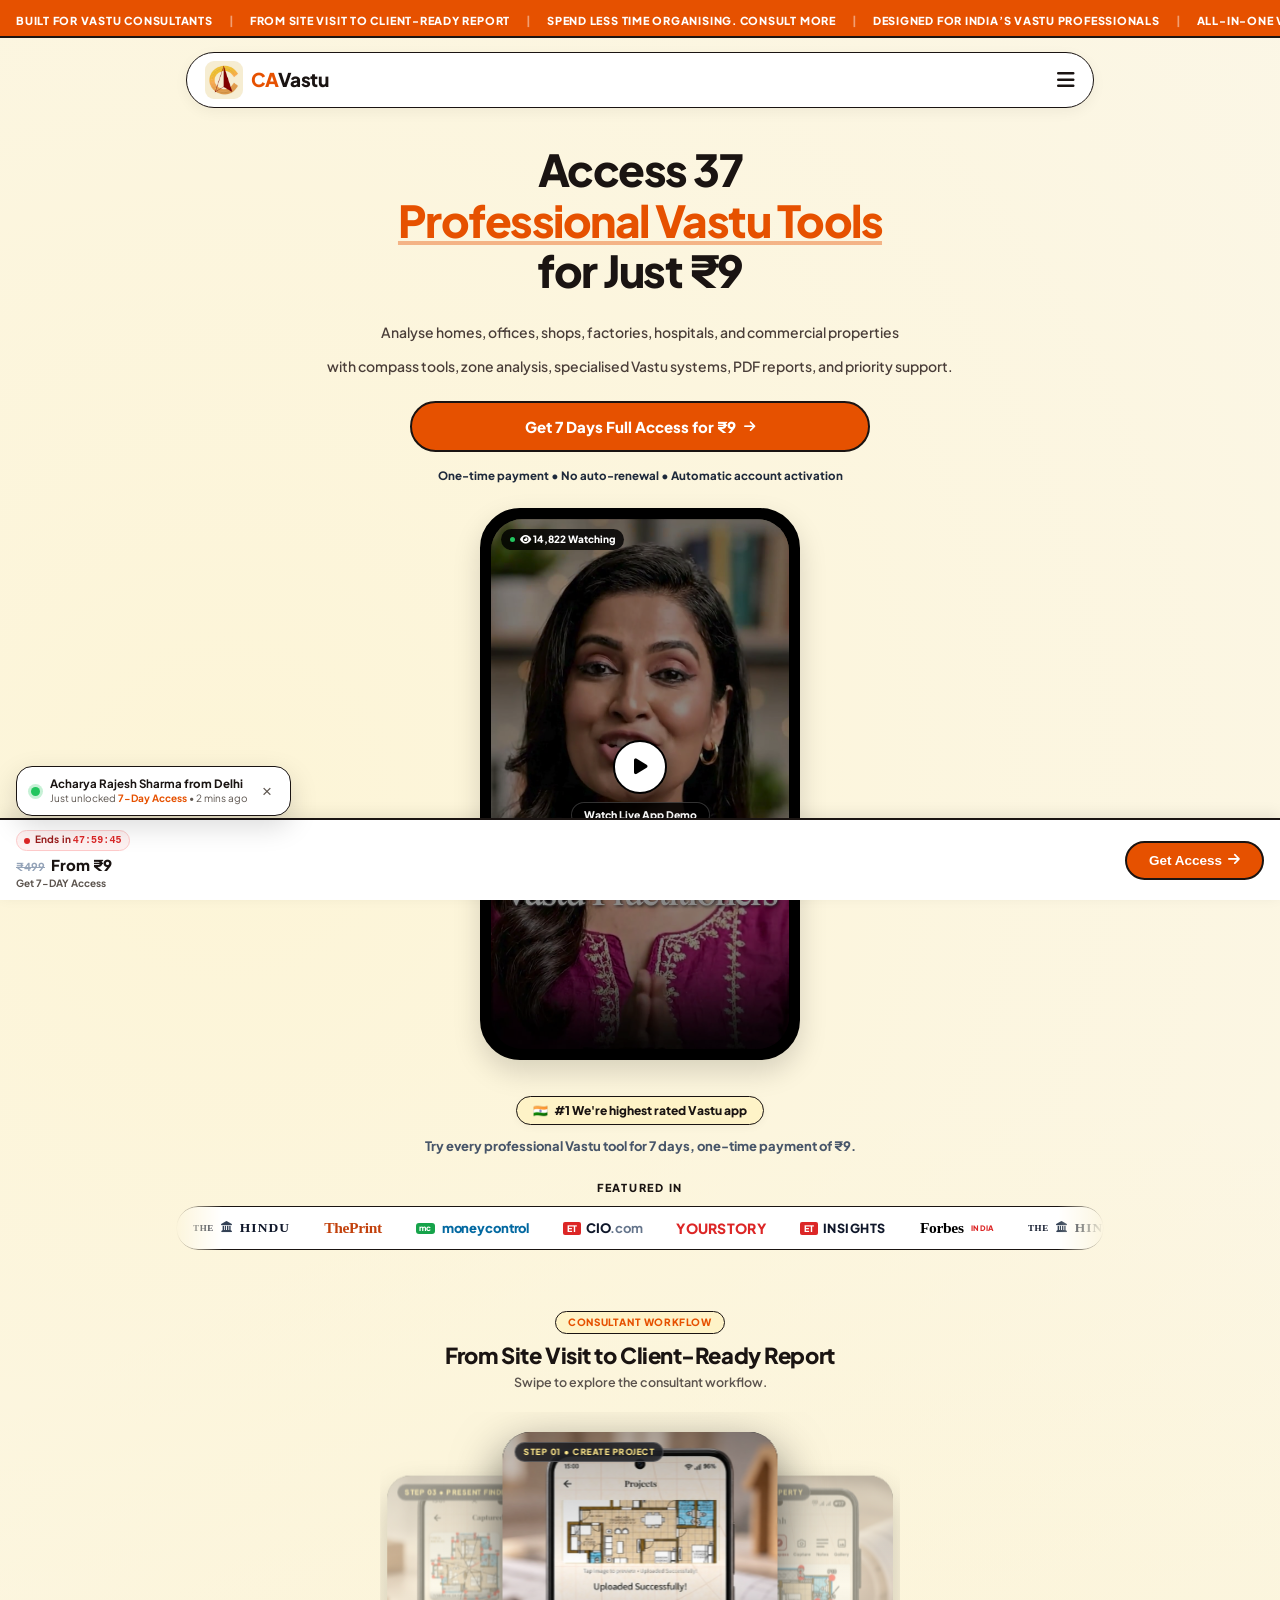
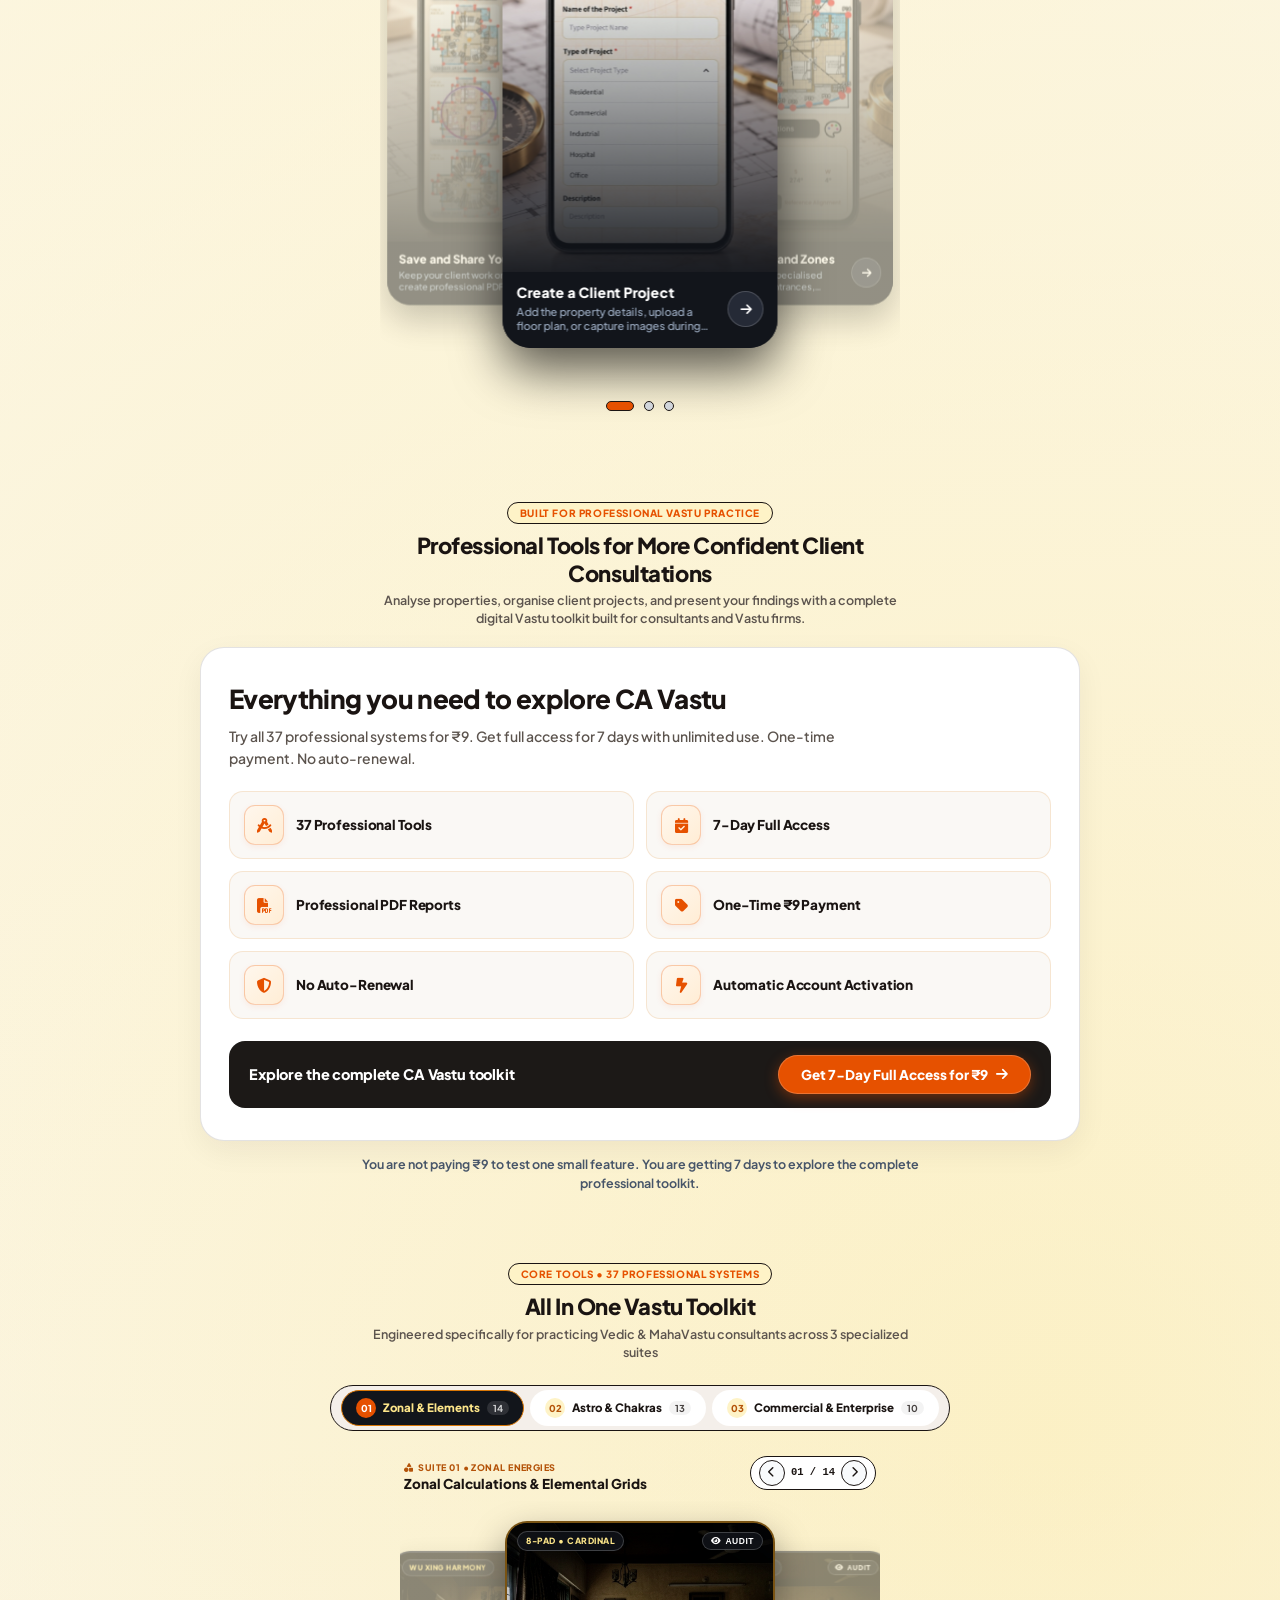
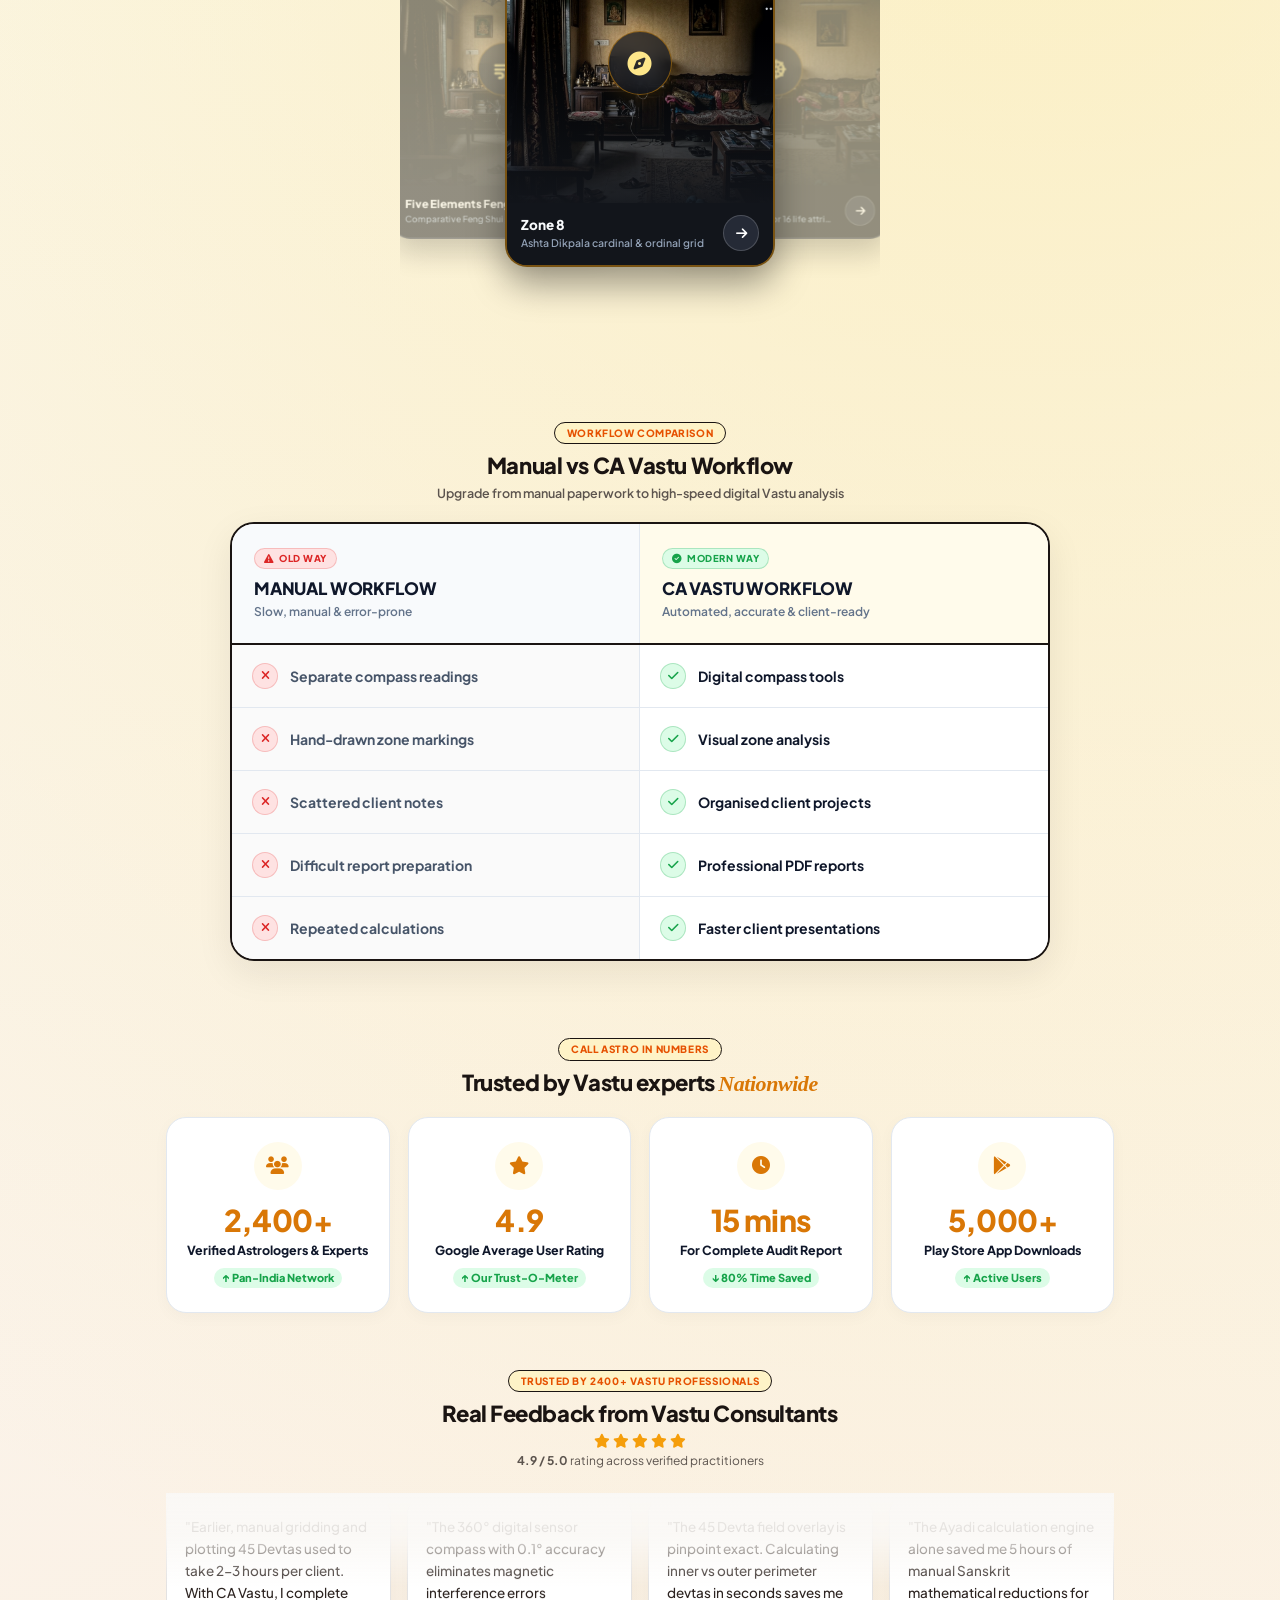
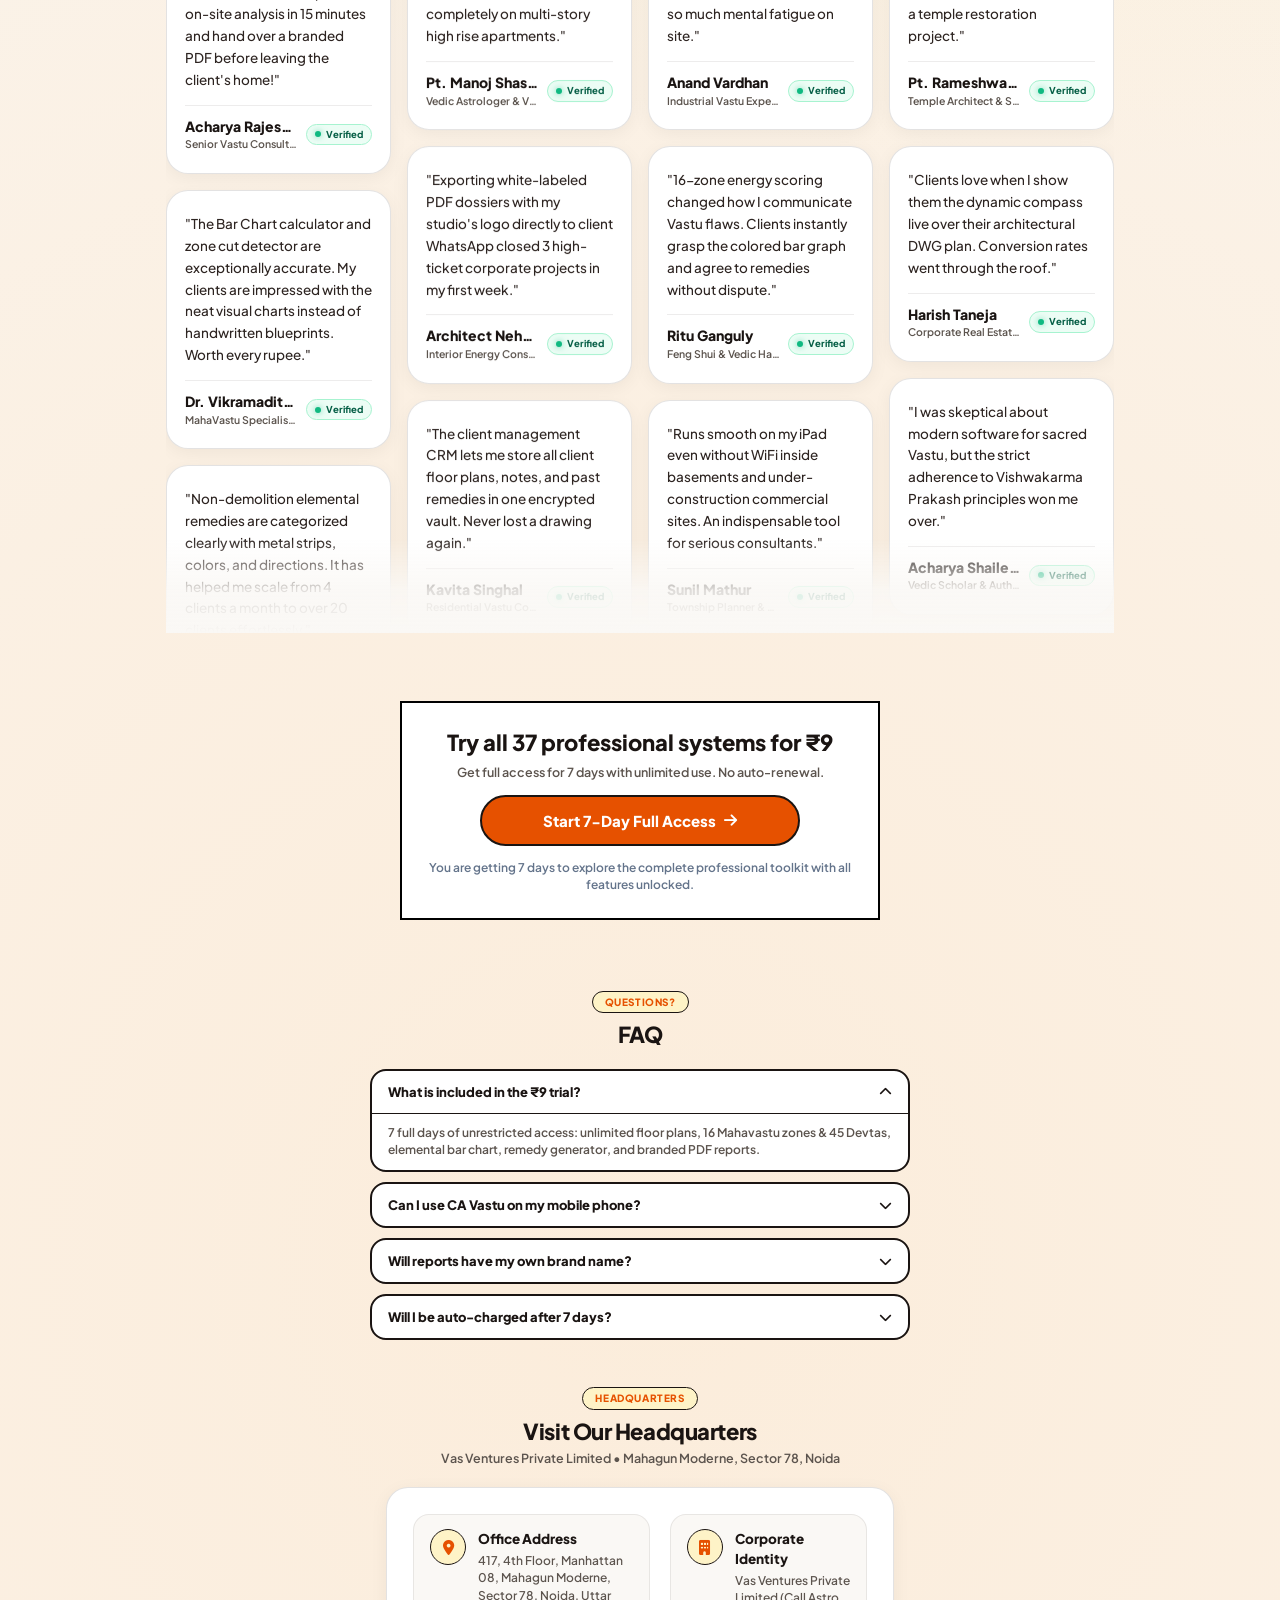
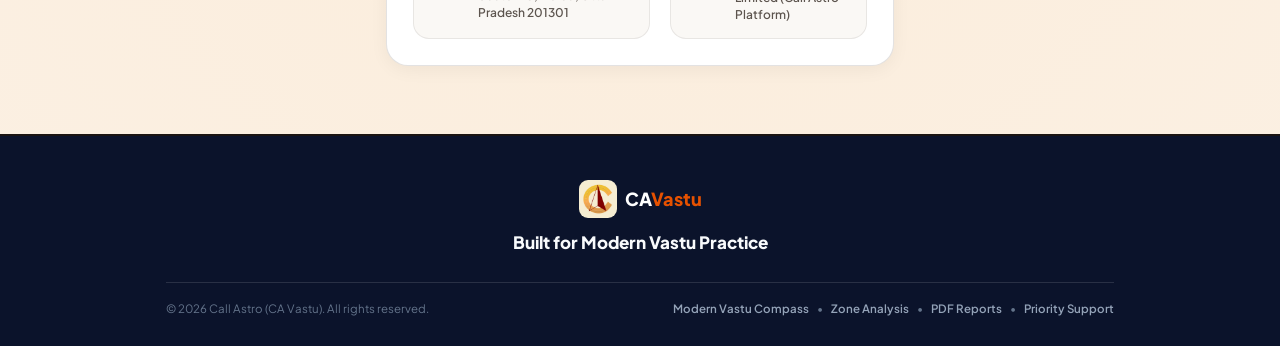
==== commit f7909715: "fix: remove subtext paragraph from footer" ====
--- a/b2b.html
+++ b/b2b.html
@@ -2264,9 +2264,6 @@
           <span class="ca-footer-brand-text">CA<span>Vastu</span></span>
         </div>
         <h4 class="ca-footer-heading">Built for Modern Vastu Practice</h4>
-        <p class="ca-footer-mission">
-          Call Astro combines Vastu planning, floor plan analysis, Astro-Vastu insights, Medical Vastu, report generation, and remedy management within a single professional platform.
-        </p>
       </div>
 
       <div class="ca-footer-bottom-line">
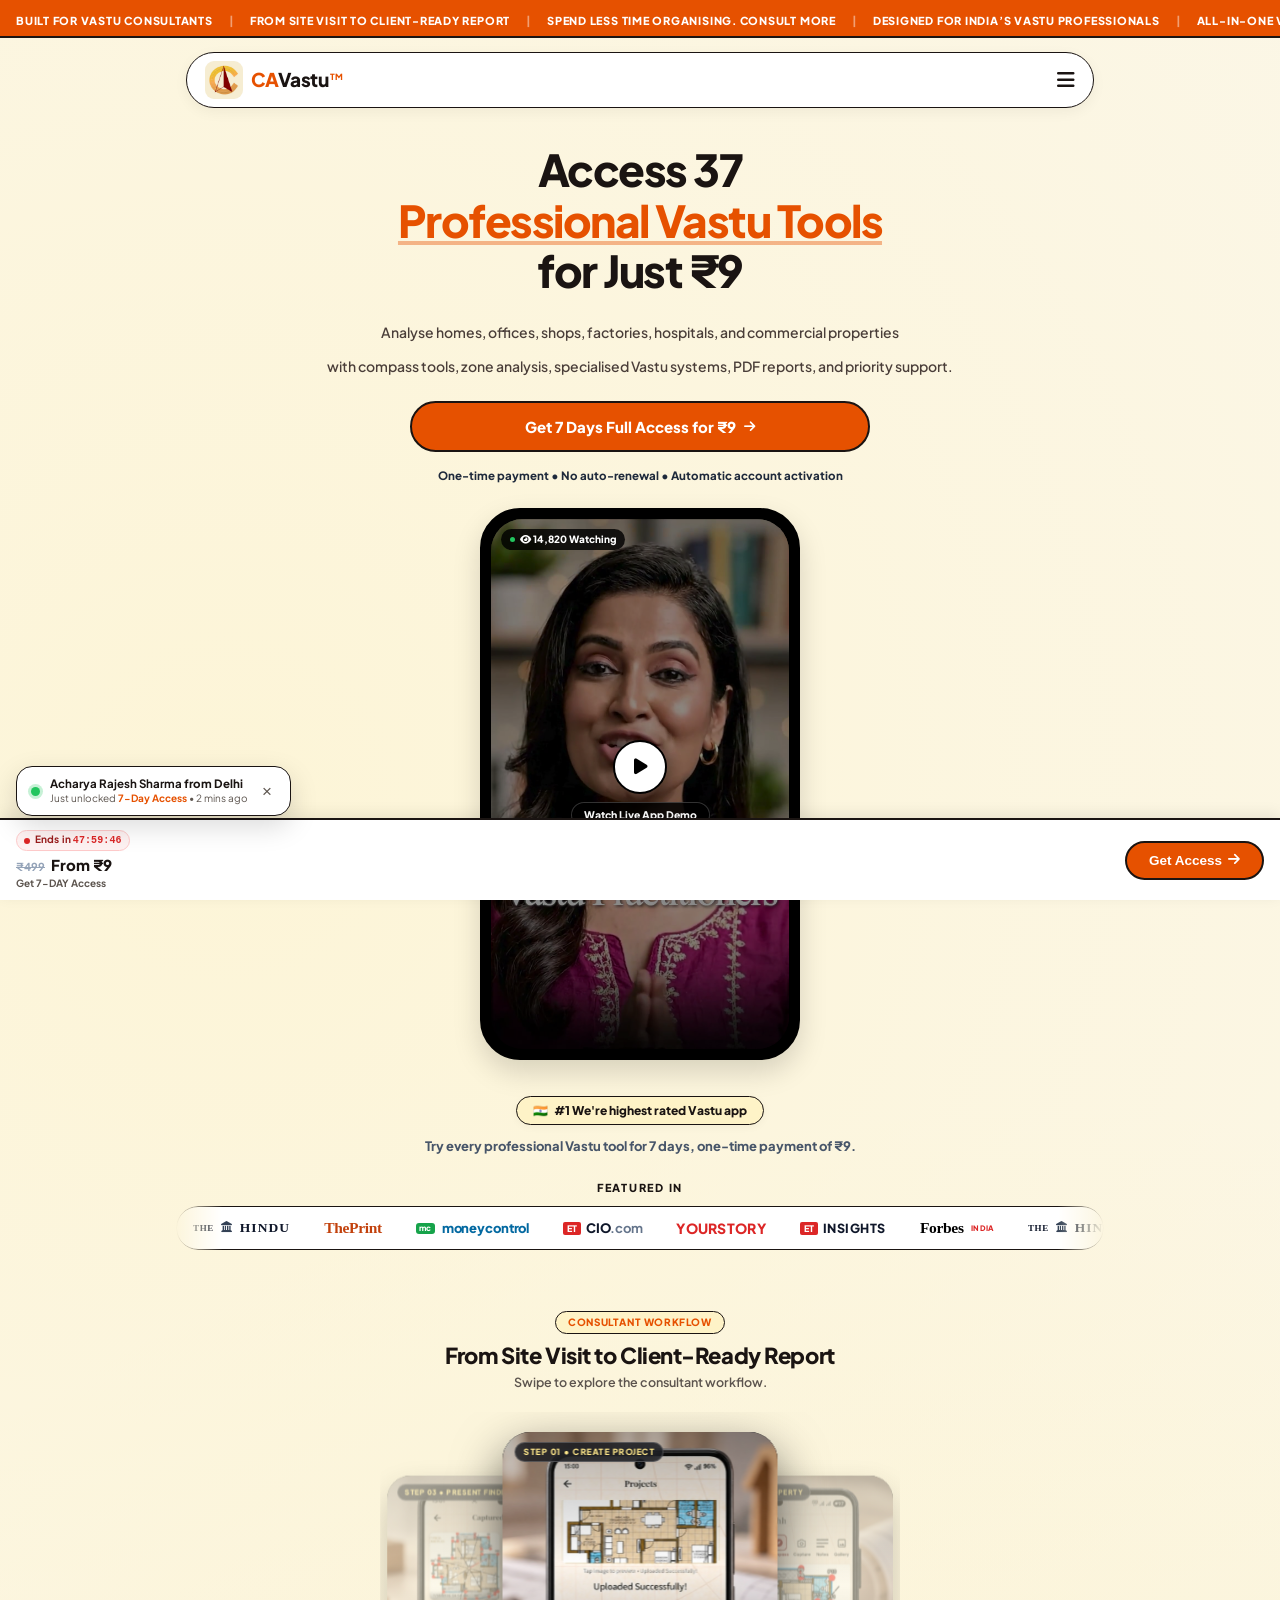
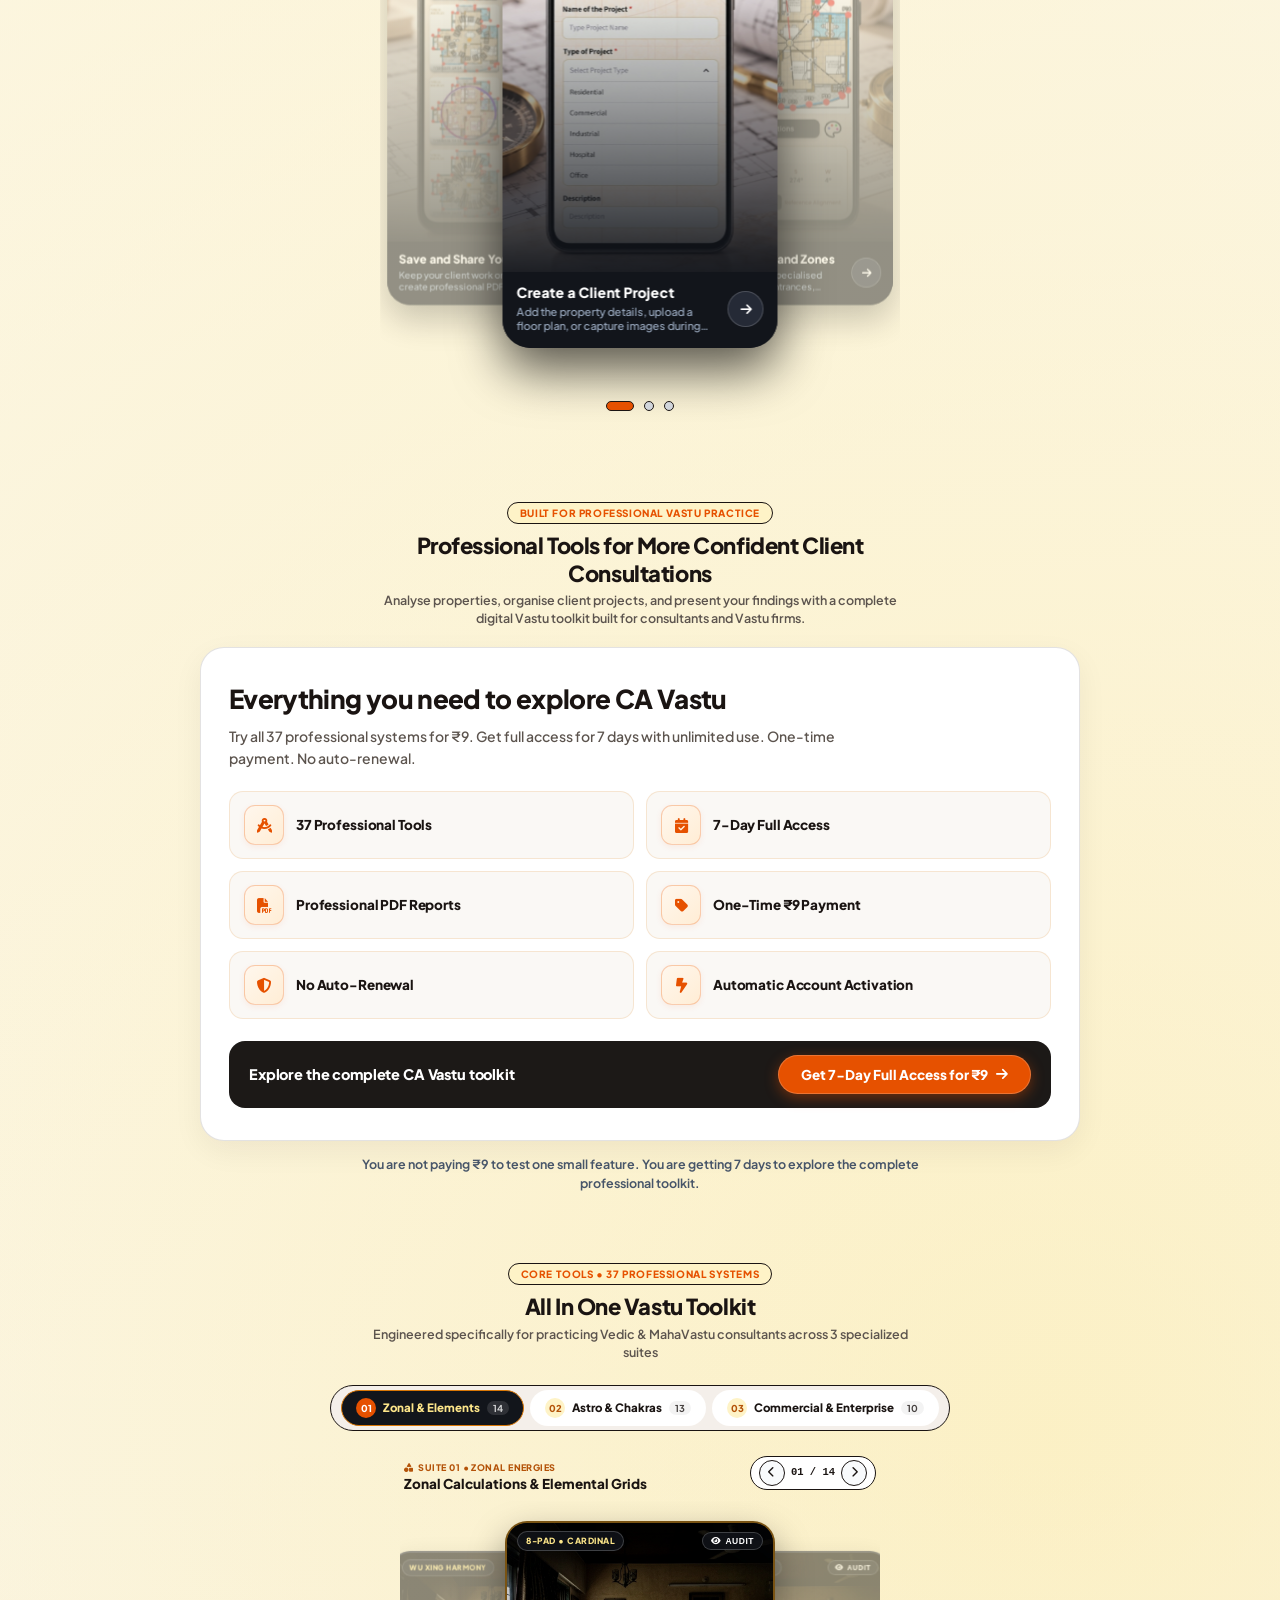
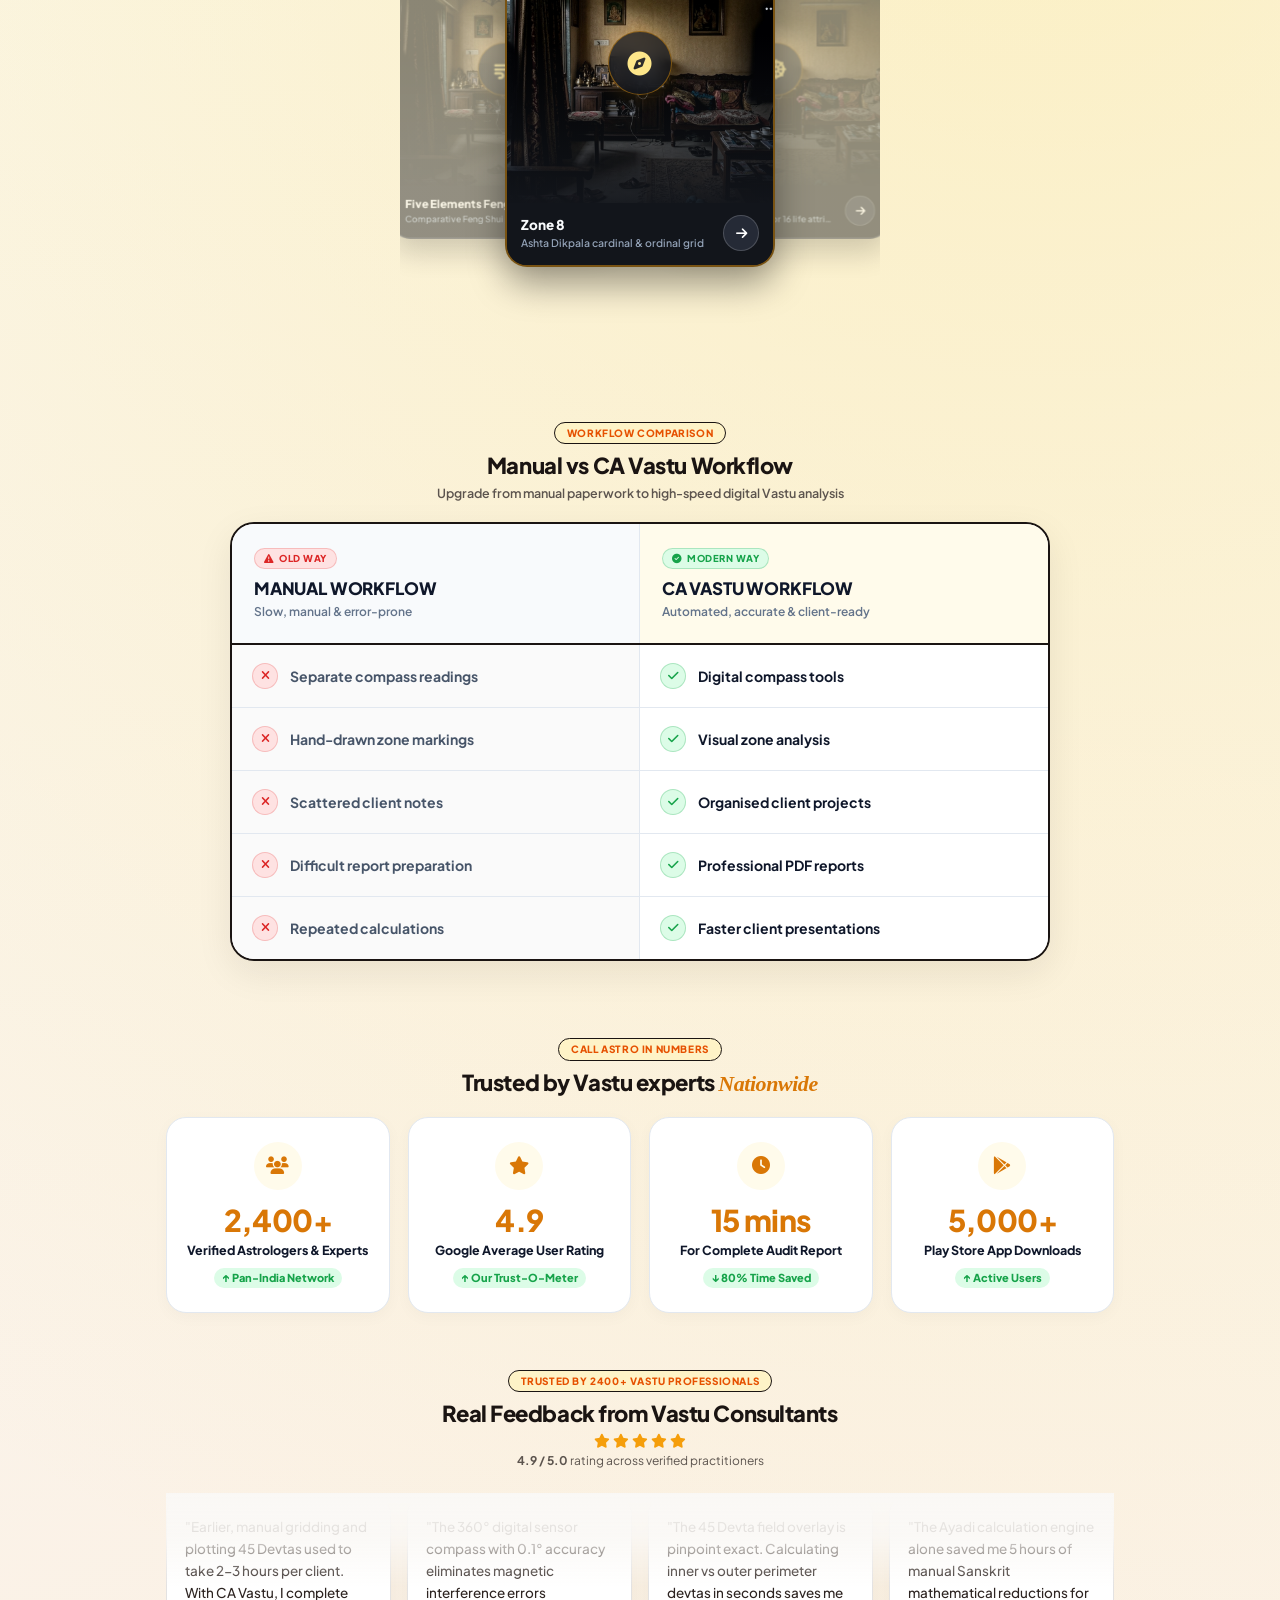
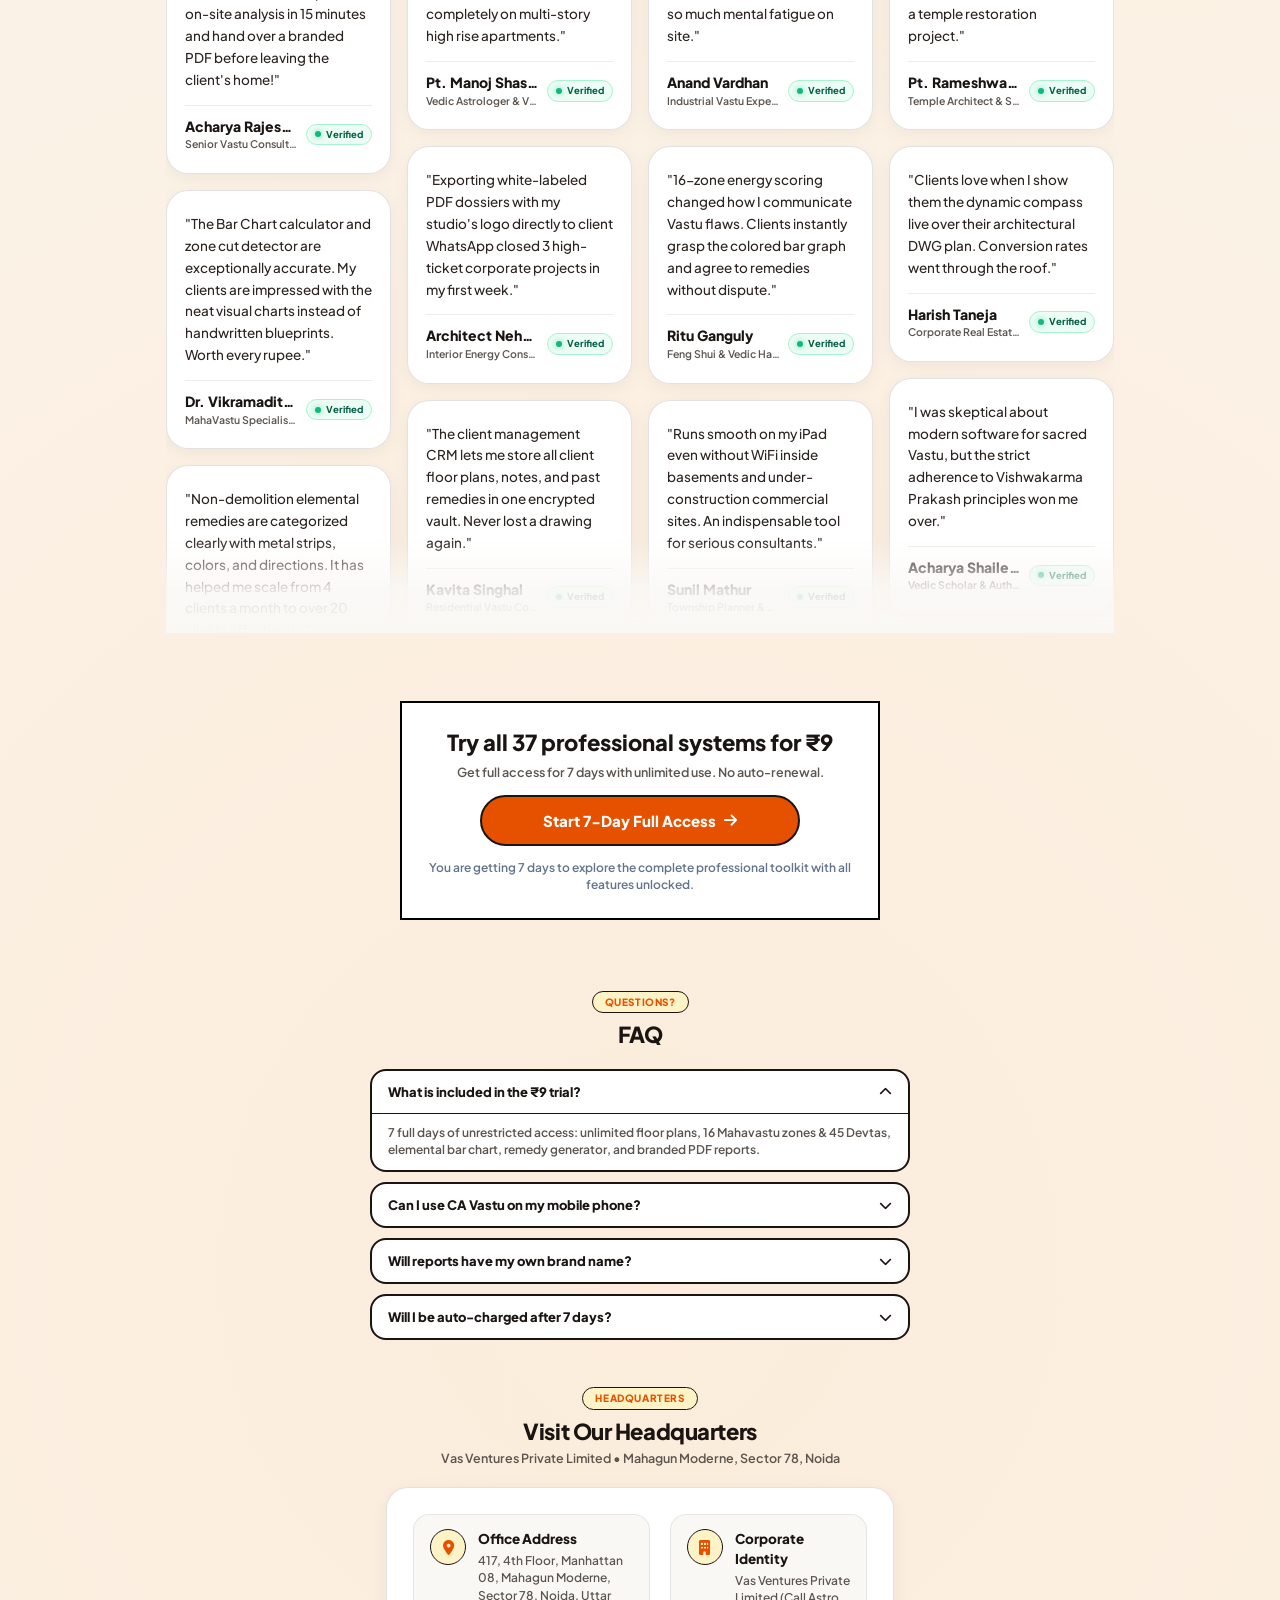
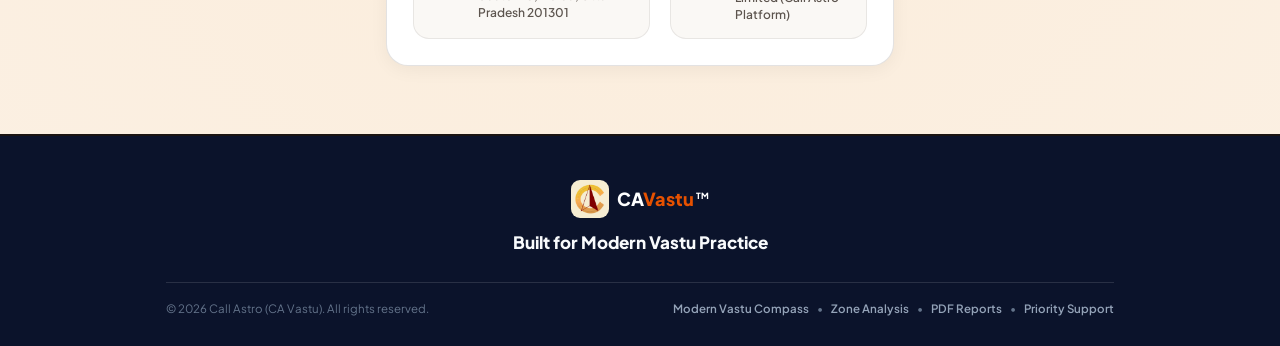
==== commit 9ce679b2: "fix: add TM trademark to CA Vastu brand logos" ====
--- a/b2b.html
+++ b/b2b.html
@@ -71,7 +71,7 @@
     <header class="pattern-navbar">
       <a href="b2b.html" class="pattern-brand" title="CA Vastu">
         <img src="ca_vastu_logo.webp" alt="CA Vastu Logo" class="pattern-brand-logo" />
-        <span class="pattern-brand-name">CA<span>Vastu</span></span>
+        <span class="pattern-brand-name">CA<span>Vastu</span><sup class="ca-tm">TM</sup></span>
       </a>
 
       <div class="pattern-nav-right">
@@ -2261,7 +2261,7 @@
       <div class="ca-footer-brand-wrap">
         <div class="ca-footer-logo-row">
           <img src="ca_vastu_logo.webp" alt="CA Vastu" class="ca-footer-logo" />
-          <span class="ca-footer-brand-text">CA<span>Vastu</span></span>
+          <span class="ca-footer-brand-text">CA<span>Vastu</span><sup class="ca-tm">TM</sup></span>
         </div>
         <h4 class="ca-footer-heading">Built for Modern Vastu Practice</h4>
       </div>
--- a/b2b.css
+++ b/b2b.css
@@ -191,6 +191,16 @@
 
 .pattern-brand-name span {
   color: var(--text-black);
+}
+
+.ca-tm {
+  font-size: 8.5px;
+  font-weight: 850;
+  vertical-align: super;
+  margin-left: 1.5px;
+  color: inherit;
+  line-height: 1;
+  letter-spacing: 0;
 }
 
 .pattern-nav-right {
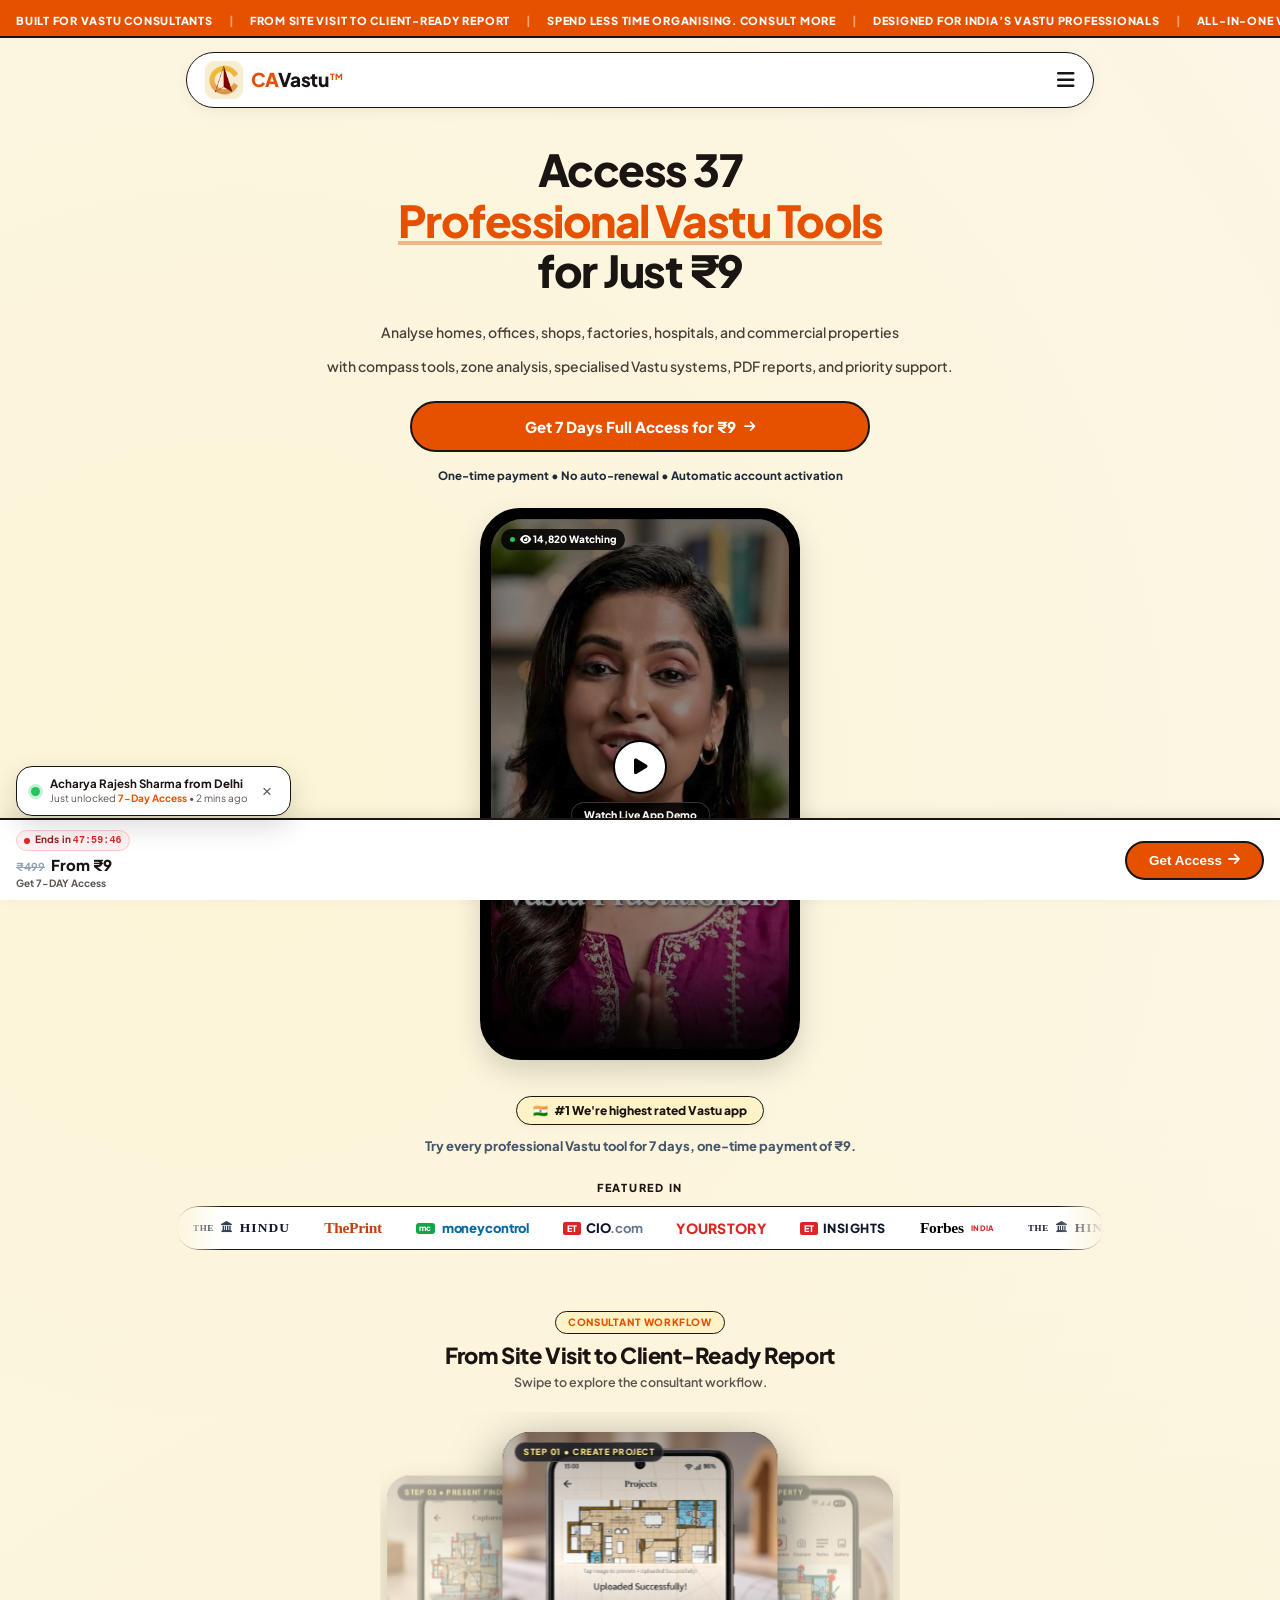
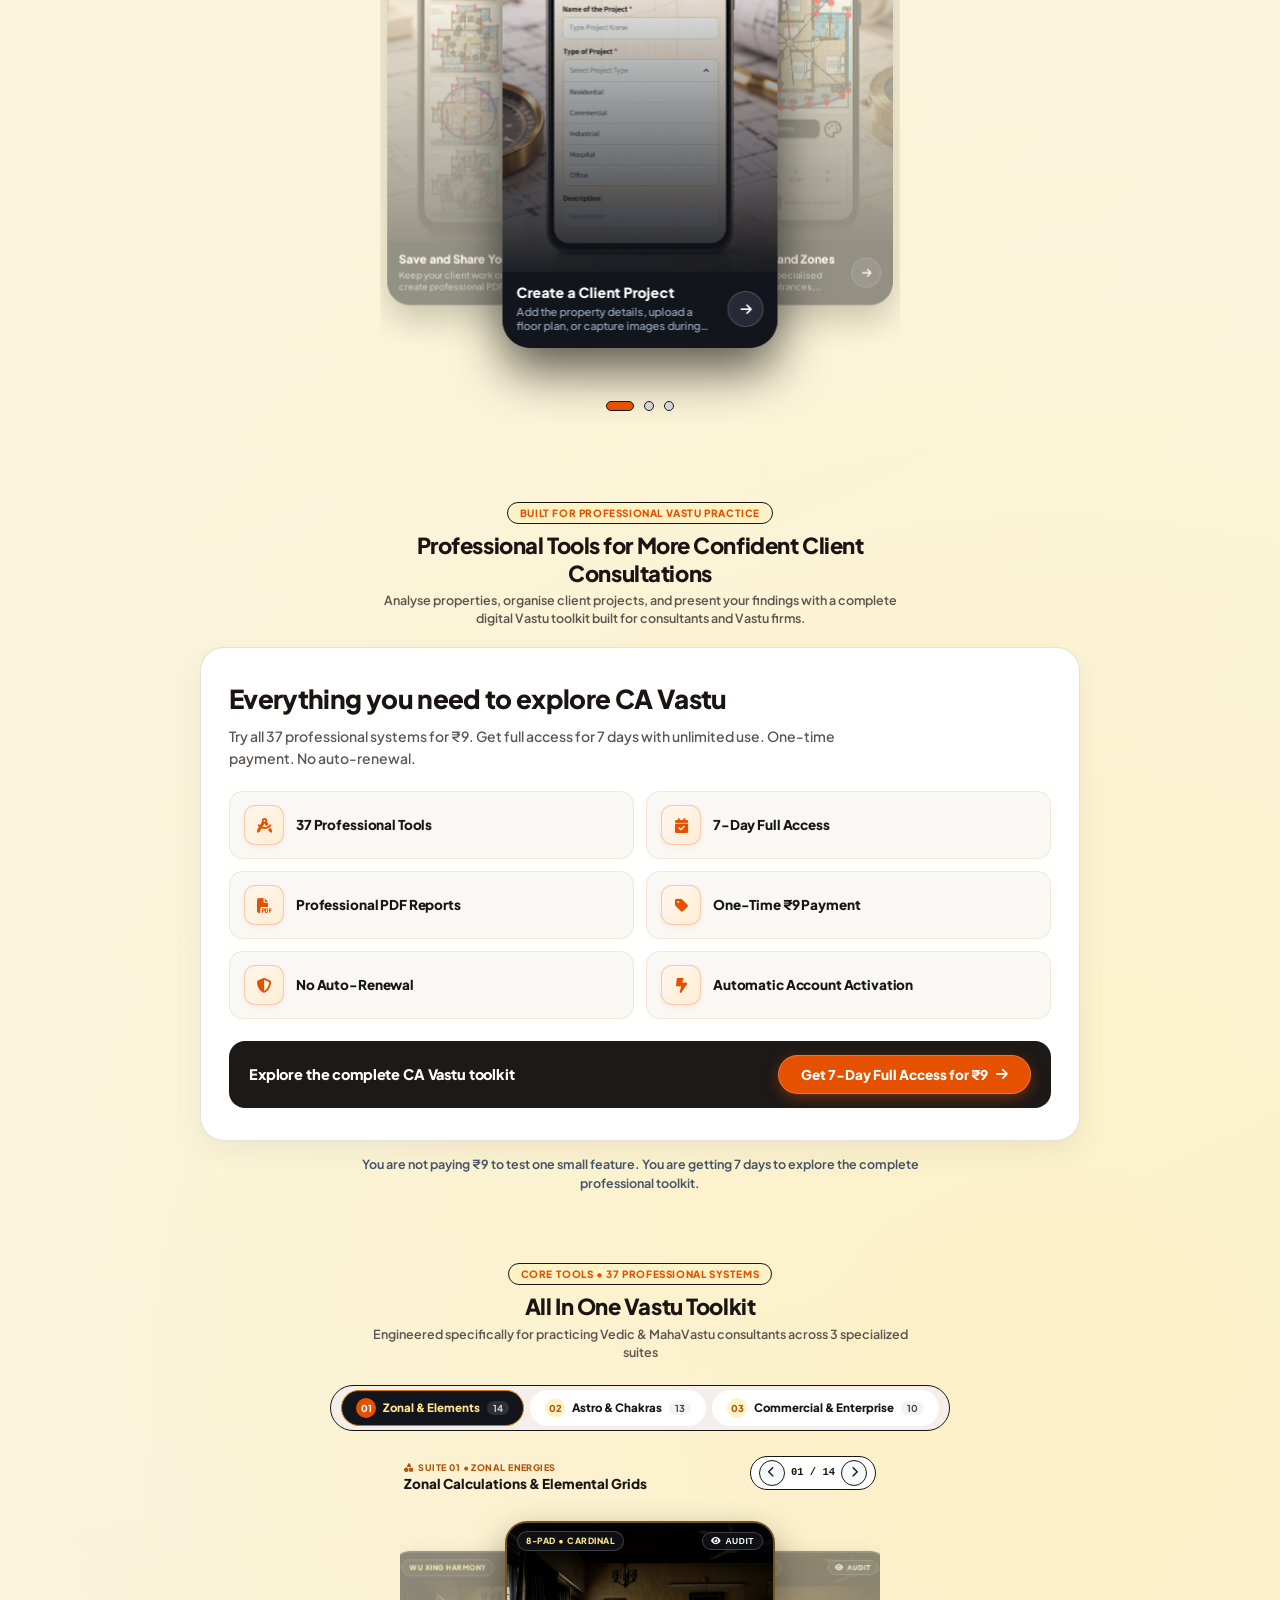
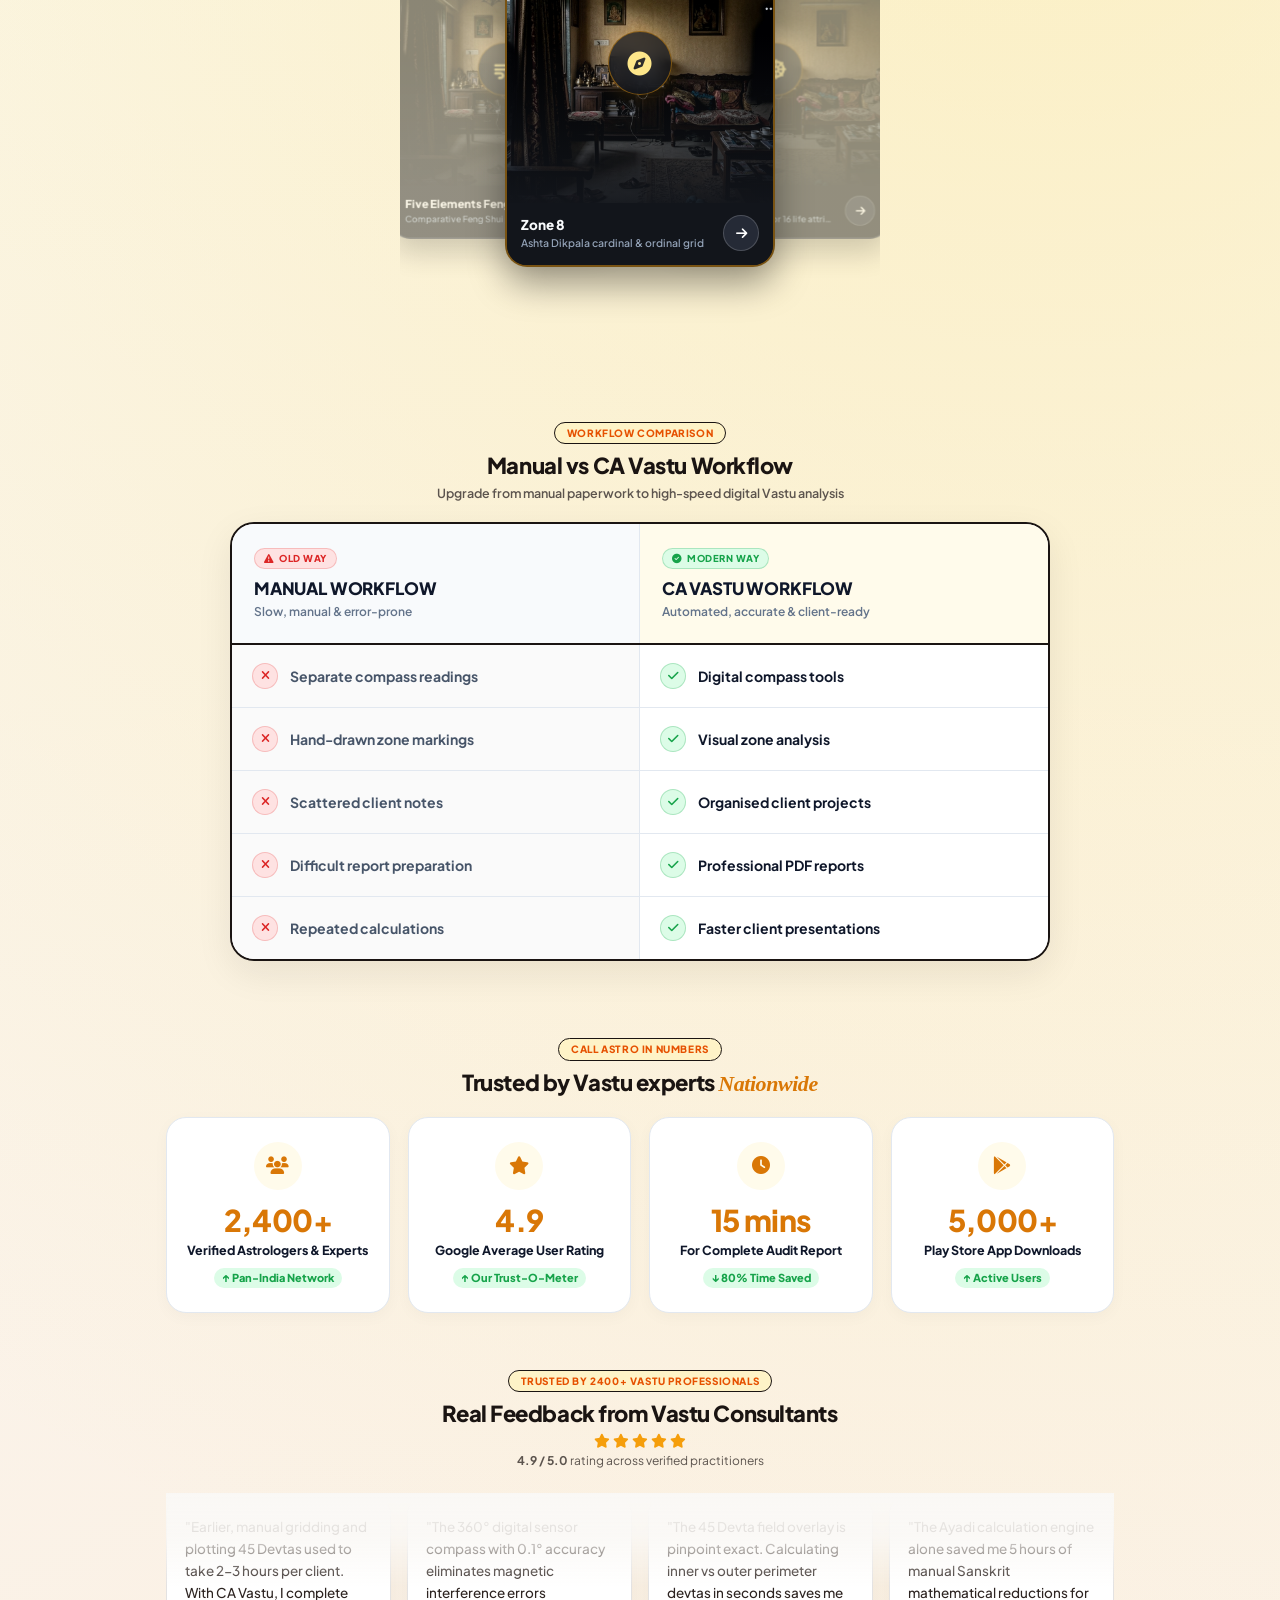
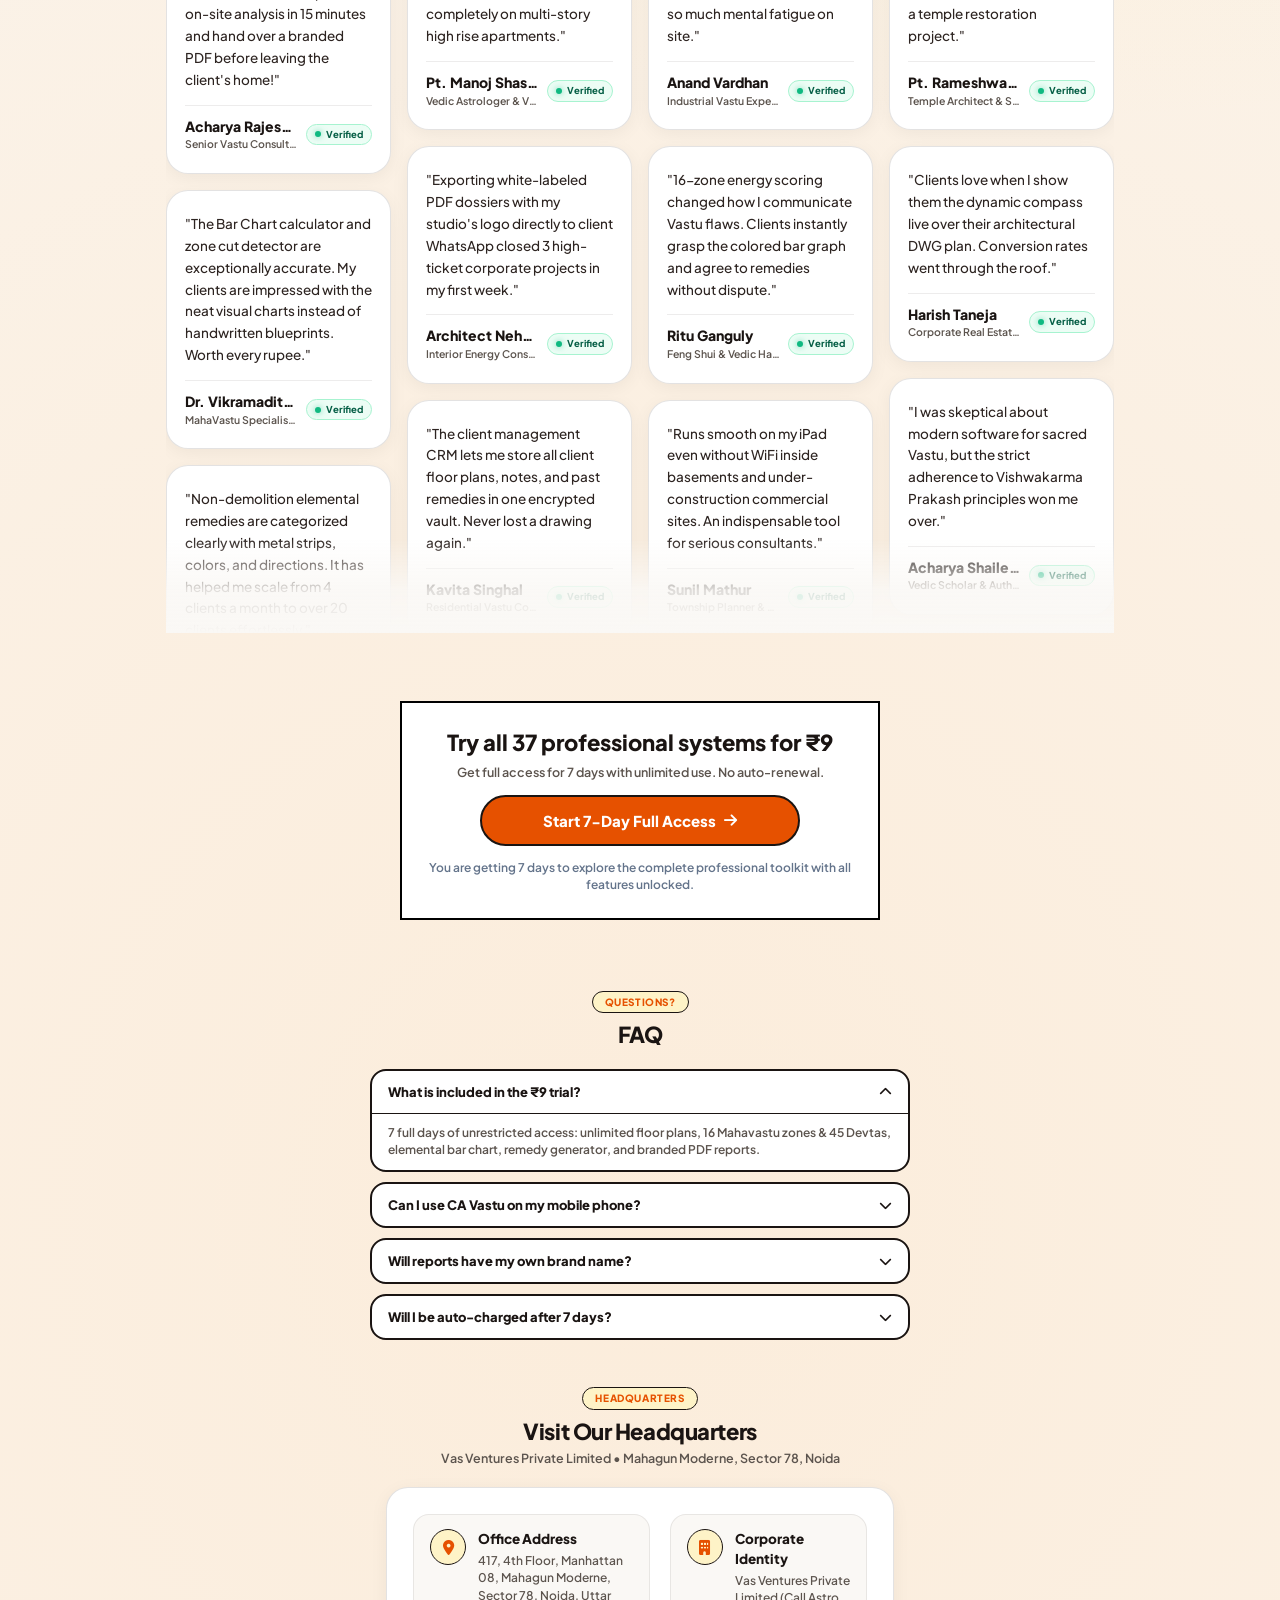
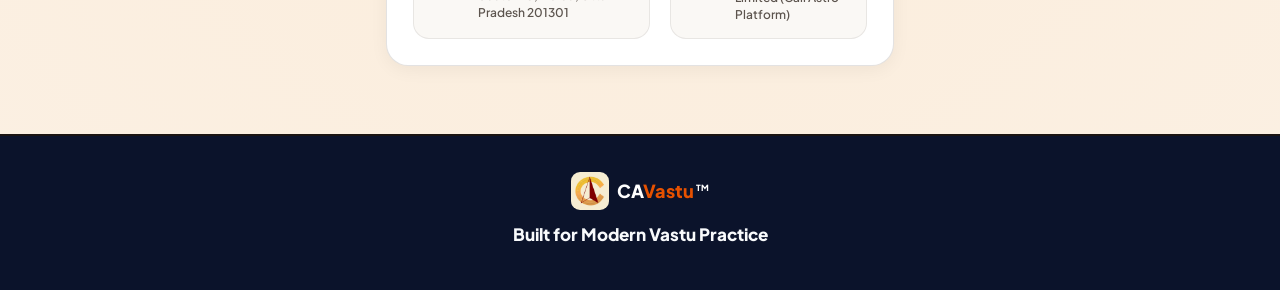
==== commit 6f412c1d: "fix: remove rights reserved section from footer" ====
--- a/b2b.html
+++ b/b2b.html
@@ -2264,19 +2264,6 @@
           <span class="ca-footer-brand-text">CA<span>Vastu</span><sup class="ca-tm">TM</sup></span>
         </div>
         <h4 class="ca-footer-heading">Built for Modern Vastu Practice</h4>
-      </div>
-
-      <div class="ca-footer-bottom-line">
-        <p>© 2026 Call Astro (CA Vastu). All rights reserved.</p>
-        <div class="ca-footer-legal-links">
-          <a href="javascript:void(0)" onclick="openLeadModal()">Modern Vastu Compass</a>
-          <span>•</span>
-          <a href="javascript:void(0)" onclick="openLeadModal()">Zone Analysis</a>
-          <span>•</span>
-          <a href="javascript:void(0)" onclick="openLeadModal()">PDF Reports</a>
-          <span>•</span>
-          <a href="javascript:void(0)" onclick="openLeadModal()">Priority Support</a>
-        </div>
       </div>
     </div>
   </footer>
--- a/b2b.css
+++ b/b2b.css
@@ -2979,14 +2979,14 @@
 .ca-modern-footer {
   background: #0B132B;
   color: #FFFFFF;
-  padding: 44px 0 28px;
+  padding: 36px 0;
   border-top: 2px solid var(--border-black);
 }
 
 .ca-footer-brand-wrap {
   text-align: center;
   max-width: 680px;
-  margin: 0 auto 28px;
+  margin: 0 auto;
 }
 
 .ca-footer-logo-row {
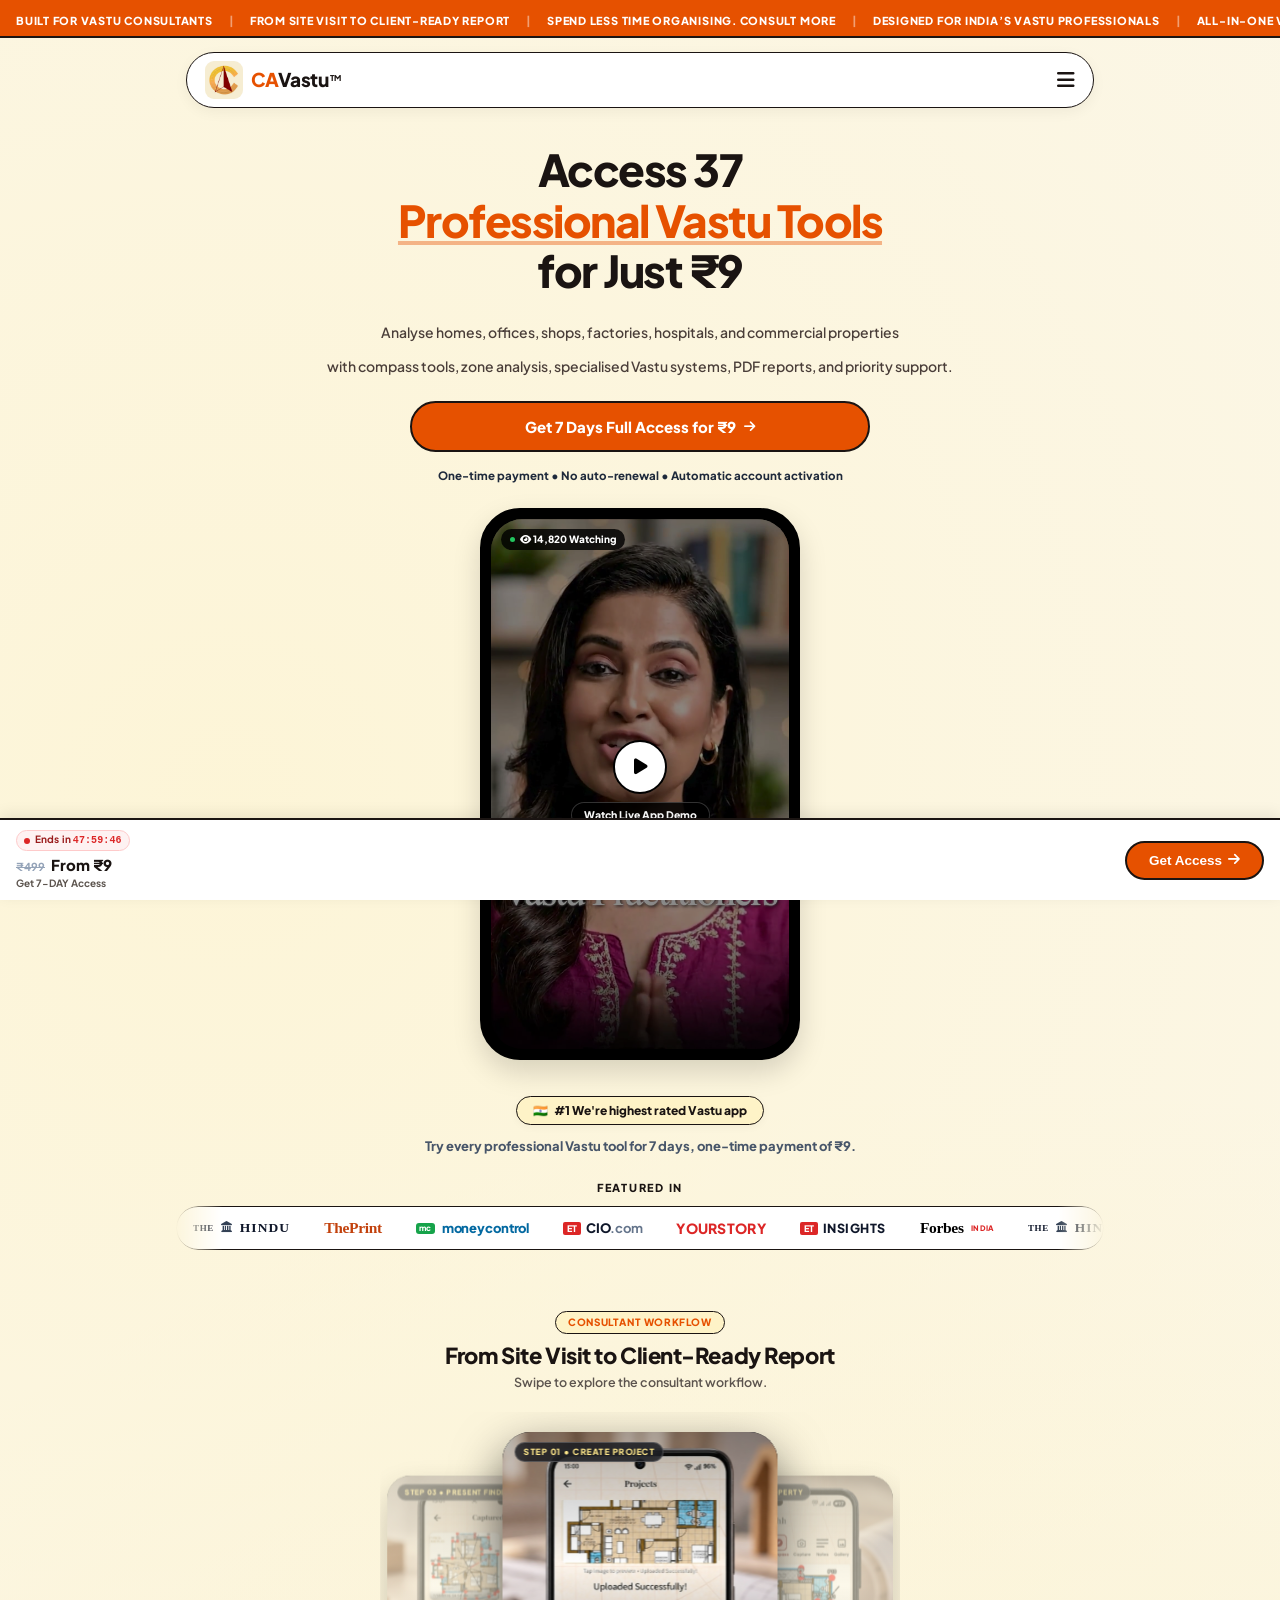
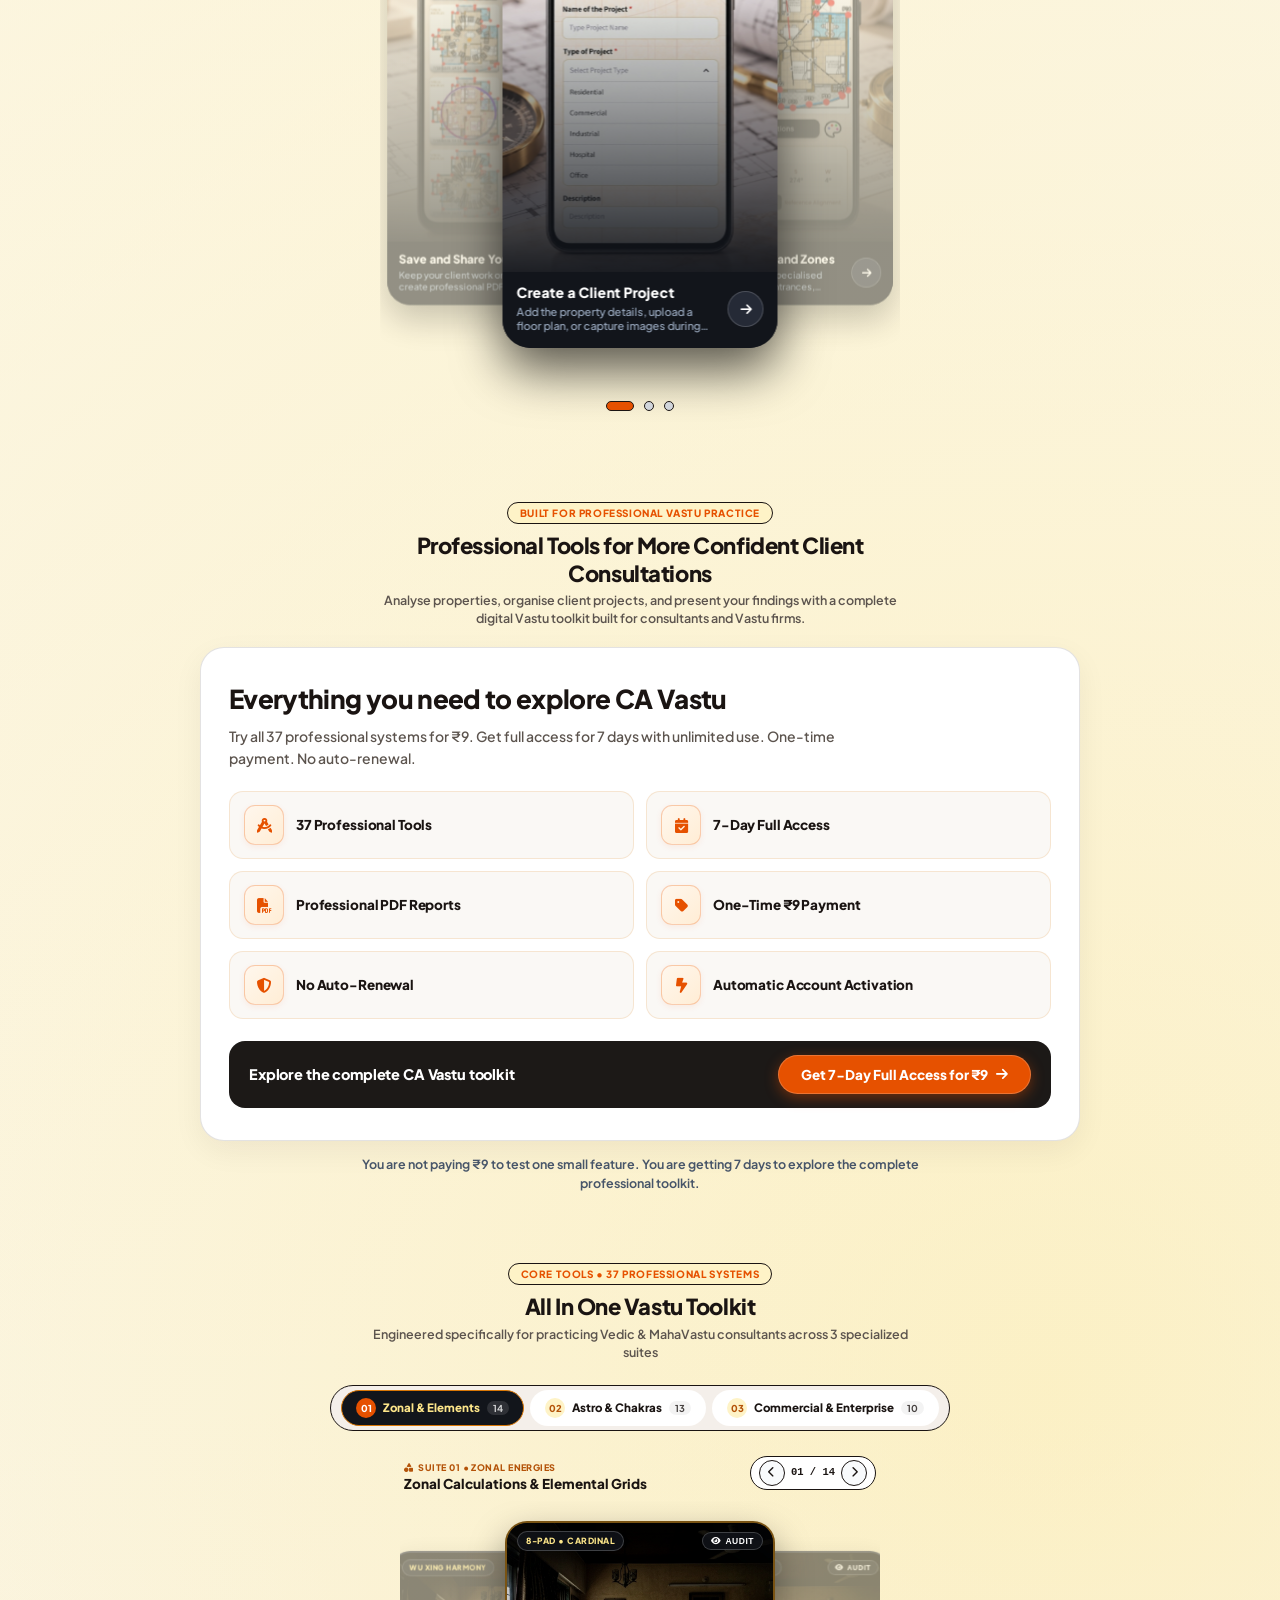
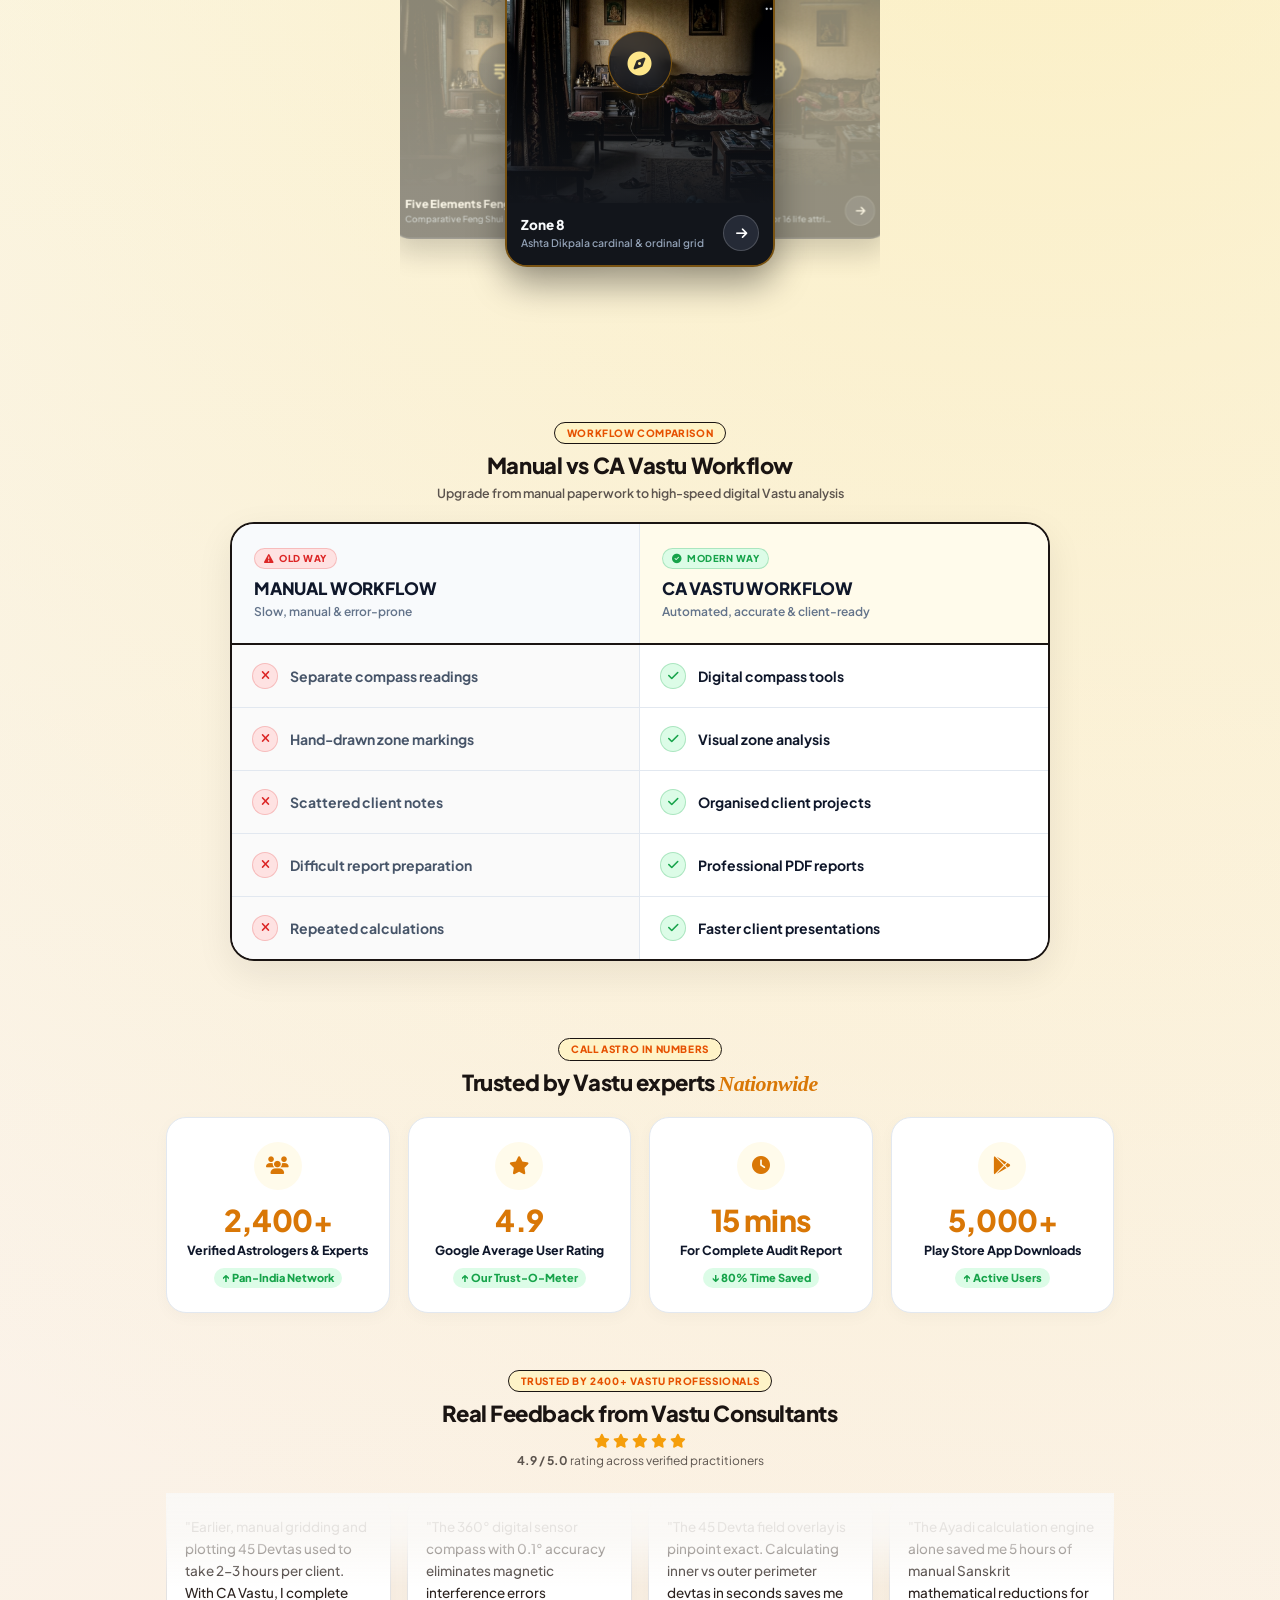
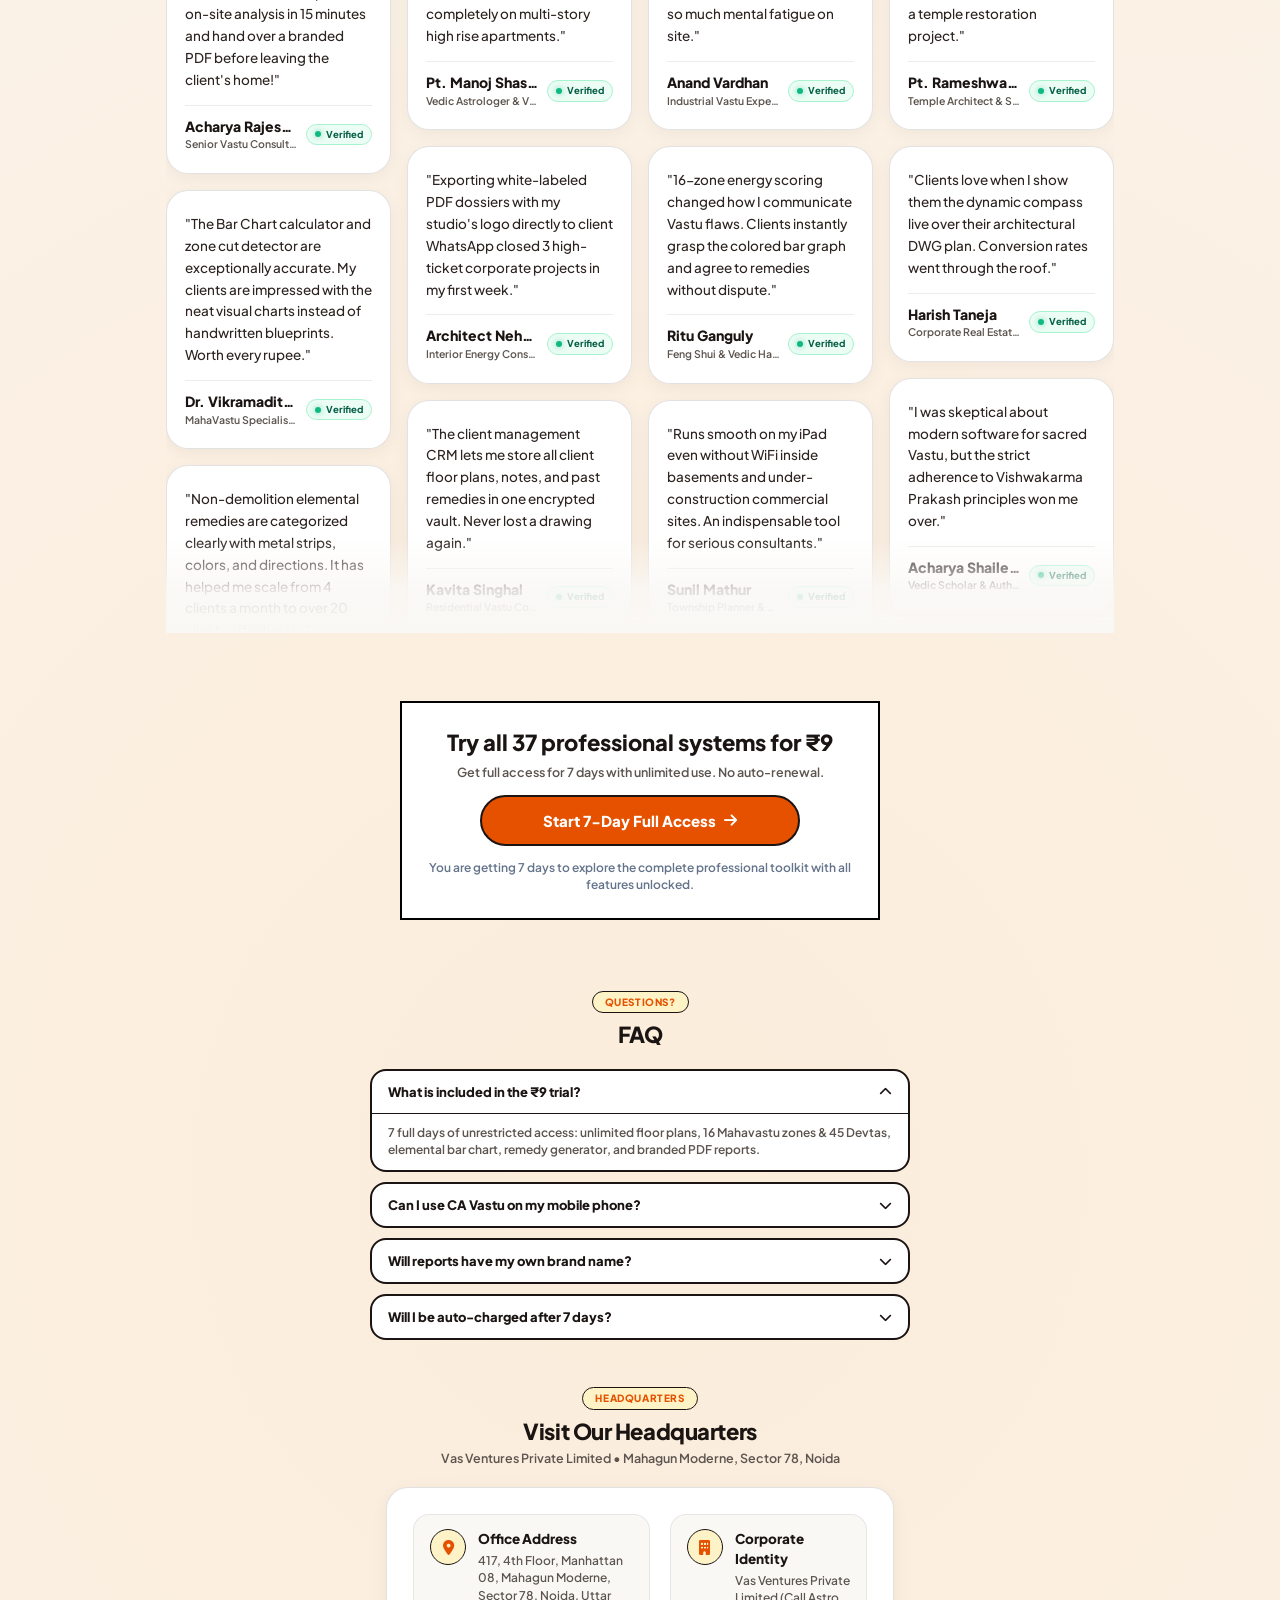
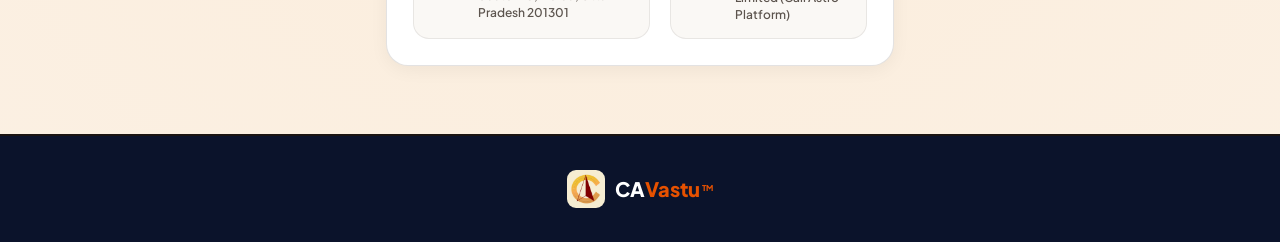
==== commit 6d4ff7a6: "fix: perfectly align footer logo and add mobile clearance for sticky bar" ====
--- a/b2b.html
+++ b/b2b.html
@@ -71,7 +71,7 @@
     <header class="pattern-navbar">
       <a href="b2b.html" class="pattern-brand" title="CA Vastu">
         <img src="ca_vastu_logo.webp" alt="CA Vastu Logo" class="pattern-brand-logo" />
-        <span class="pattern-brand-name">CA<span>Vastu</span><sup class="ca-tm">TM</sup></span>
+        <span class="pattern-brand-name">CA<span>Vastu<sup class="ca-tm">TM</sup></span></span>
       </a>
 
       <div class="pattern-nav-right">
@@ -2261,9 +2261,8 @@
       <div class="ca-footer-brand-wrap">
         <div class="ca-footer-logo-row">
           <img src="ca_vastu_logo.webp" alt="CA Vastu" class="ca-footer-logo" />
-          <span class="ca-footer-brand-text">CA<span>Vastu</span><sup class="ca-tm">TM</sup></span>
-        </div>
-        <h4 class="ca-footer-heading">Built for Modern Vastu Practice</h4>
+          <span class="ca-footer-brand-text">CA<span>Vastu<sup class="ca-tm">TM</sup></span></span>
+        </div>
       </div>
     </div>
   </footer>
--- a/b2b.css
+++ b/b2b.css
@@ -194,10 +194,10 @@
 }
 
 .ca-tm {
-  font-size: 8.5px;
+  font-size: 8px;
   font-weight: 850;
-  vertical-align: super;
-  margin-left: 1.5px;
+  vertical-align: 6px;
+  margin-left: 2px;
   color: inherit;
   line-height: 1;
   letter-spacing: 0;
@@ -2979,21 +2979,31 @@
 .ca-modern-footer {
   background: #0B132B;
   color: #FFFFFF;
-  padding: 36px 0;
+  padding: 34px 0 110px;
   border-top: 2px solid var(--border-black);
+}
+
+@media (min-width: 640px) {
+  .ca-modern-footer {
+    padding: 34px 0;
+  }
 }
 
 .ca-footer-brand-wrap {
   text-align: center;
   max-width: 680px;
   margin: 0 auto;
+  display: flex;
+  justify-content: center;
+  align-items: center;
 }
 
 .ca-footer-logo-row {
   display: inline-flex;
   align-items: center;
-  gap: 8px;
-  margin-bottom: 12px;
+  justify-content: center;
+  gap: 10px;
+  margin-bottom: 0;
 }
 
 .ca-footer-logo {
@@ -3001,12 +3011,16 @@
   width: 38px;
   object-fit: cover;
   border-radius: 9px;
+  display: block;
 }
 
 .ca-footer-brand-text {
-  font-size: 18px;
+  font-size: 20px;
   font-weight: 900;
   color: #FFFFFF;
+  line-height: 1;
+  display: inline-flex;
+  align-items: center;
 }
 
 .ca-footer-brand-text span {
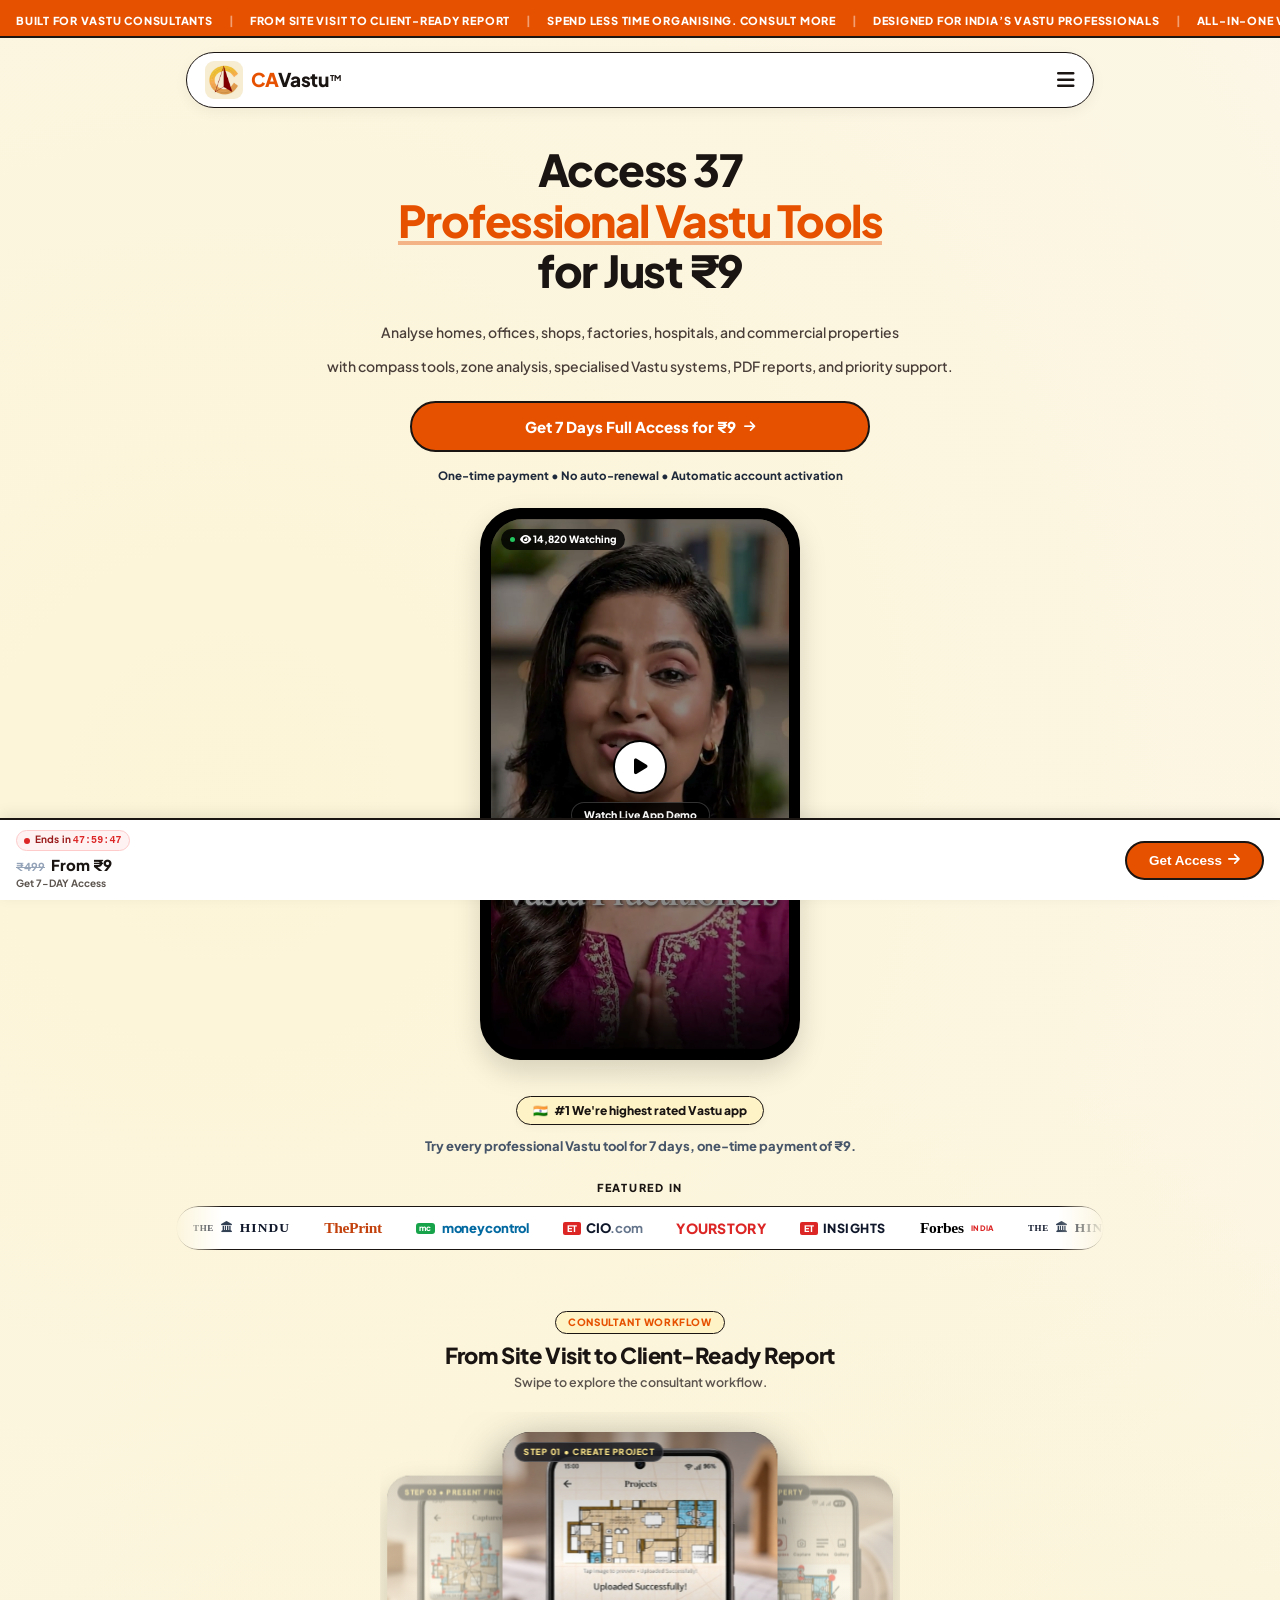
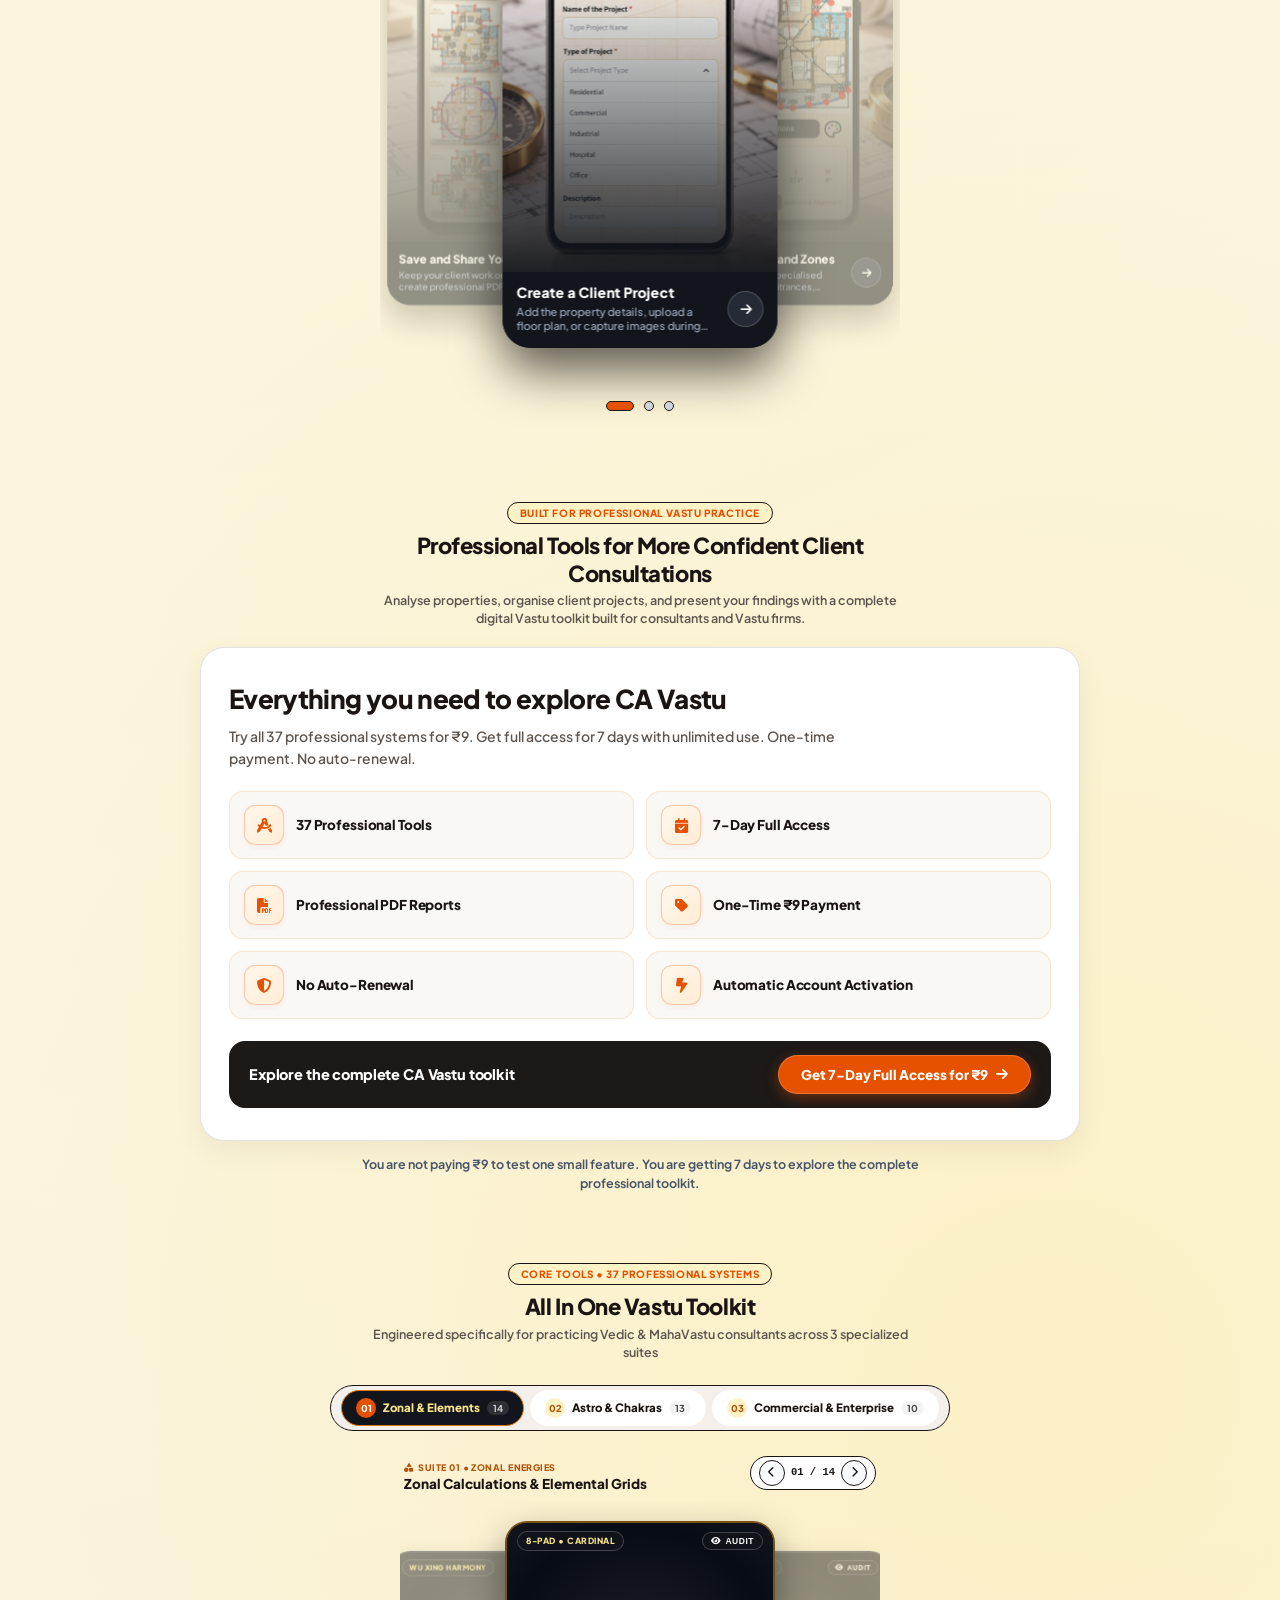
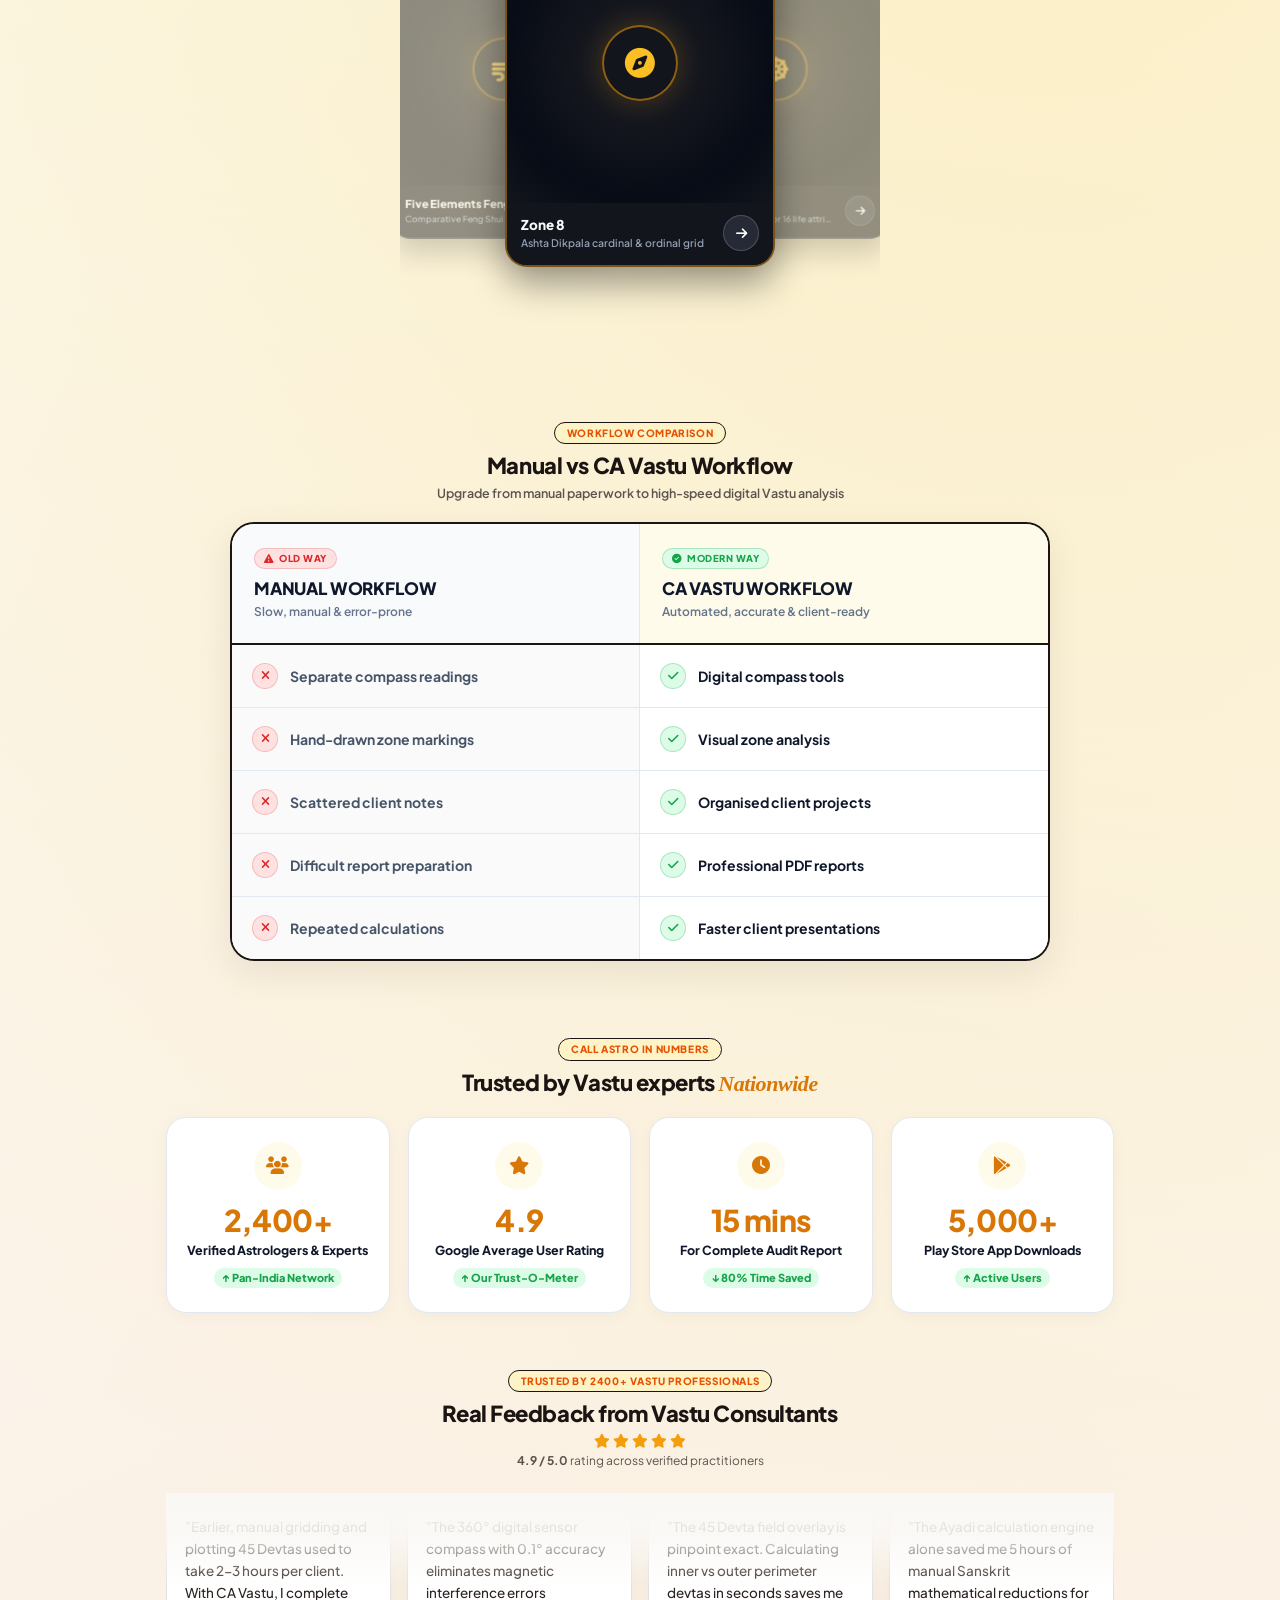
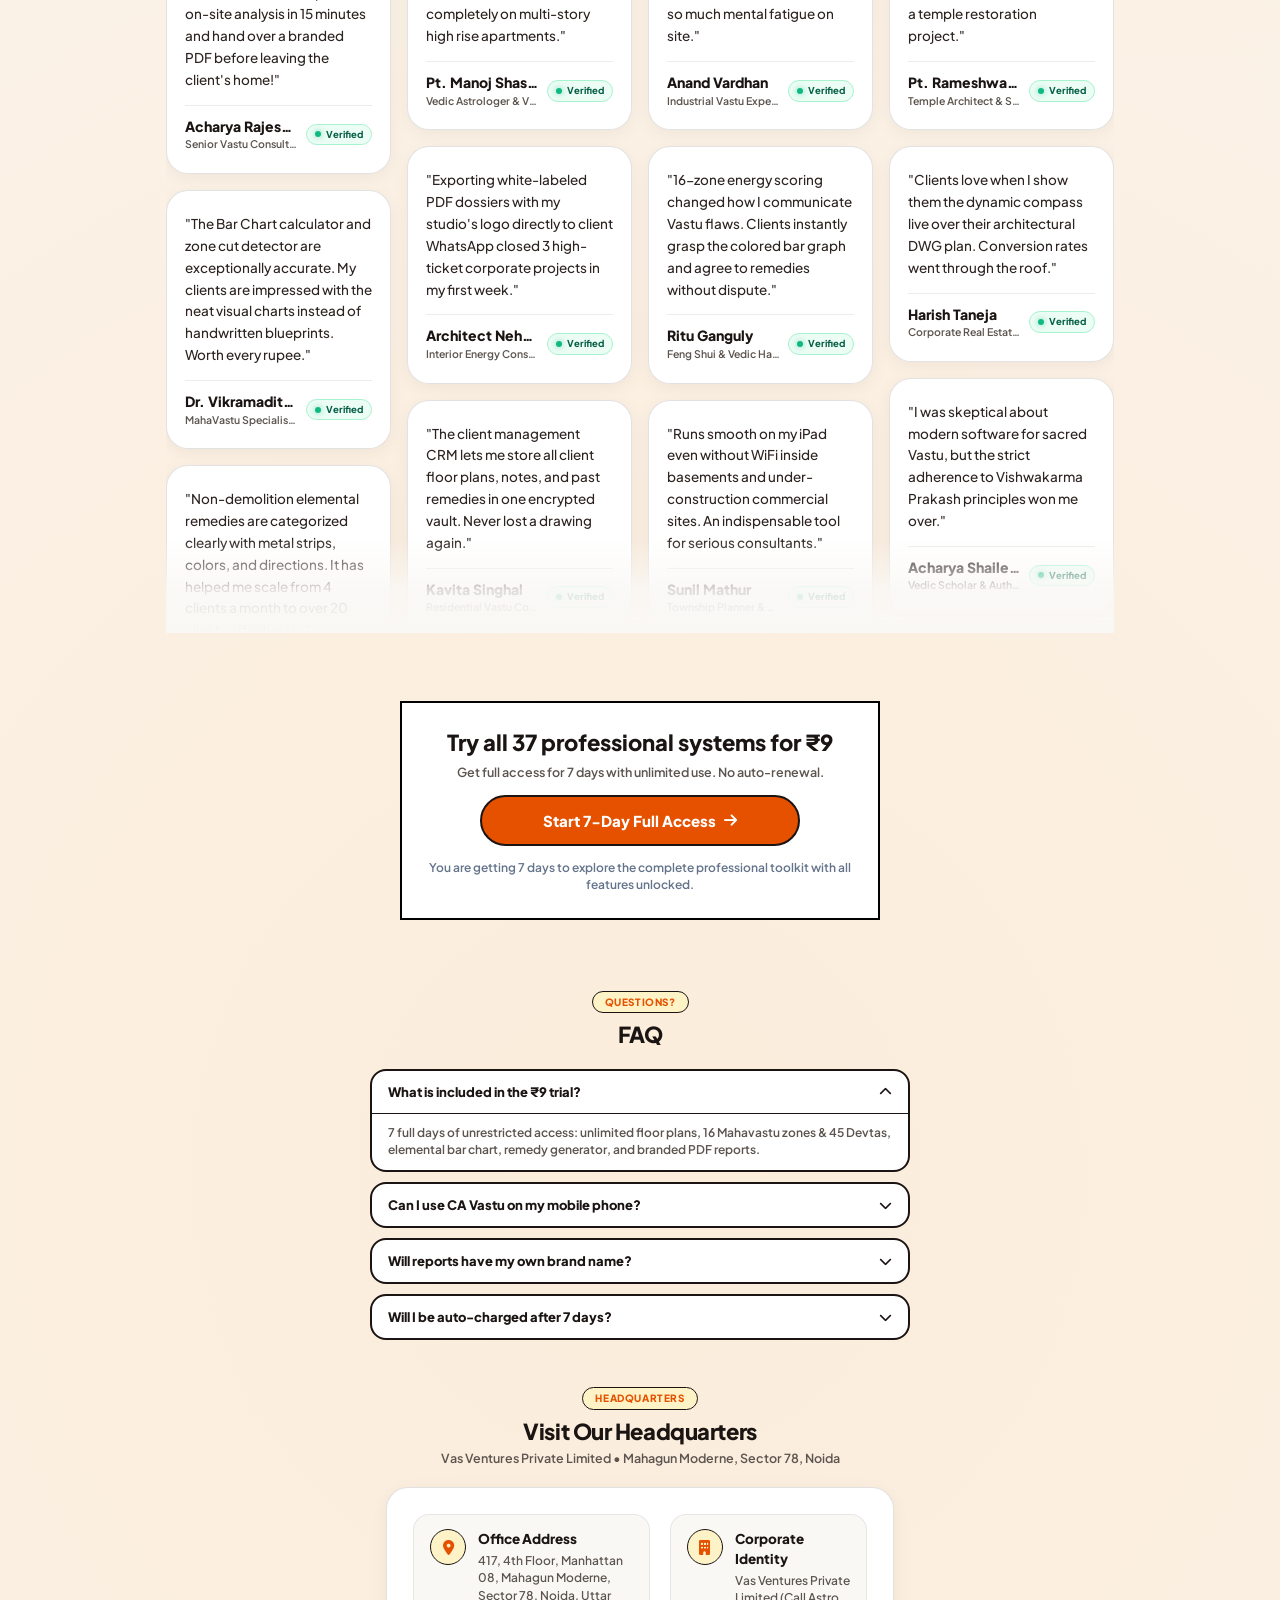
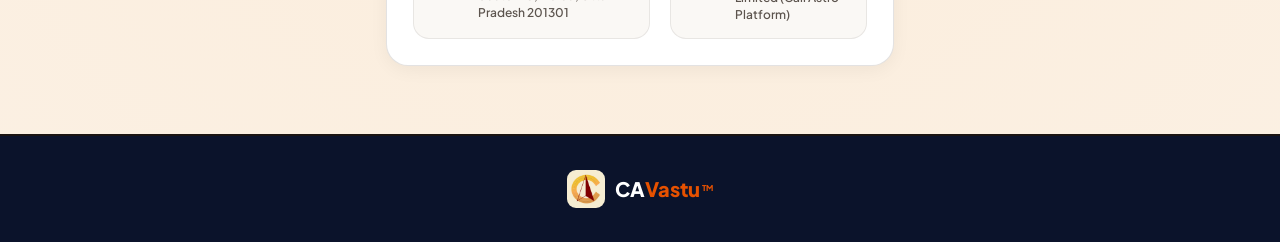
==== commit dd14fd87: "feat: replace 37 individual card images with sleek solid colors and glowing emblems" ====
--- a/b2b.html
+++ b/b2b.html
@@ -511,7 +511,6 @@
                     </button>
                   </div>
                   <div class="vastu-card-img-wrap">
-                    <img src="vastu_before.jpg" alt="Zone 8" loading="lazy" />
                     <div class="vastu-card-overlay-gradient"></div>
                     <div class="vastu-card-art-accent"><i class="fa-solid fa-compass"></i></div>
                   </div>
@@ -537,7 +536,6 @@
                     </button>
                   </div>
                   <div class="vastu-card-img-wrap">
-                    <img src="vastu_before_scary.jpg" alt="Zone 16" loading="lazy" />
                     <div class="vastu-card-overlay-gradient"></div>
                     <div class="vastu-card-art-accent"><i class="fa-solid fa-dharmachakra"></i></div>
                   </div>
@@ -563,7 +561,6 @@
                     </button>
                   </div>
                   <div class="vastu-card-img-wrap">
-                    <img src="vastu_before.jpg" alt="Zone 24" loading="lazy" />
                     <div class="vastu-card-overlay-gradient"></div>
                     <div class="vastu-card-art-accent"><i class="fa-solid fa-circle-notch"></i></div>
                   </div>
@@ -589,7 +586,6 @@
                     </button>
                   </div>
                   <div class="vastu-card-img-wrap">
-                    <img src="vastu_after.jpg" alt="Zone 32" loading="lazy" />
                     <div class="vastu-card-overlay-gradient"></div>
                     <div class="vastu-card-art-accent"><i class="fa-solid fa-door-open"></i></div>
                   </div>
@@ -615,7 +611,6 @@
                     </button>
                   </div>
                   <div class="vastu-card-img-wrap">
-                    <img src="vastu_before_scary.jpg" alt="Zone 64" loading="lazy" />
                     <div class="vastu-card-overlay-gradient"></div>
                     <div class="vastu-card-art-accent"><i class="fa-solid fa-table-cells"></i></div>
                   </div>
@@ -641,7 +636,6 @@
                     </button>
                   </div>
                   <div class="vastu-card-img-wrap">
-                    <img src="vastu_after.jpg" alt="Shakti Chakra" loading="lazy" />
                     <div class="vastu-card-overlay-gradient"></div>
                     <div class="vastu-card-art-accent"><i class="fa-solid fa-sun"></i></div>
                   </div>
@@ -667,7 +661,6 @@
                     </button>
                   </div>
                   <div class="vastu-card-img-wrap">
-                    <img src="vastu_before.jpg" alt="Colored Zone Colored" loading="lazy" />
                     <div class="vastu-card-overlay-gradient"></div>
                     <div class="vastu-card-art-accent"><i class="fa-solid fa-palette"></i></div>
                   </div>
@@ -693,7 +686,6 @@
                     </button>
                   </div>
                   <div class="vastu-card-img-wrap">
-                    <img src="vastu_after.jpg" alt="Colored Zone Labeled" loading="lazy" />
                     <div class="vastu-card-overlay-gradient"></div>
                     <div class="vastu-card-art-accent"><i class="fa-solid fa-tags"></i></div>
                   </div>
@@ -719,7 +711,6 @@
                     </button>
                   </div>
                   <div class="vastu-card-img-wrap">
-                    <img src="vastu_before_scary.jpg" alt="Elemental Zone" loading="lazy" />
                     <div class="vastu-card-overlay-gradient"></div>
                     <div class="vastu-card-art-accent"><i class="fa-solid fa-fire-flame-curved"></i></div>
                   </div>
@@ -745,7 +736,6 @@
                     </button>
                   </div>
                   <div class="vastu-card-img-wrap">
-                    <img src="vastu_before.jpg" alt="Elemental Zone Vedic" loading="lazy" />
                     <div class="vastu-card-overlay-gradient"></div>
                     <div class="vastu-card-art-accent"><i class="fa-solid fa-chart-column"></i></div>
                   </div>
@@ -771,7 +761,6 @@
                     </button>
                   </div>
                   <div class="vastu-card-img-wrap">
-                    <img src="vastu_after.jpg" alt="Directions Vastu" loading="lazy" />
                     <div class="vastu-card-overlay-gradient"></div>
                     <div class="vastu-card-art-accent"><i class="fa-solid fa-arrows-to-dot"></i></div>
                   </div>
@@ -797,7 +786,6 @@
                     </button>
                   </div>
                   <div class="vastu-card-img-wrap">
-                    <img src="vastu_before.jpg" alt="Directional Vastu" loading="lazy" />
                     <div class="vastu-card-overlay-gradient"></div>
                     <div class="vastu-card-art-accent"><i class="fa-solid fa-location-crosshairs"></i></div>
                   </div>
@@ -823,7 +811,6 @@
                     </button>
                   </div>
                   <div class="vastu-card-img-wrap">
-                    <img src="vastu_after.jpg" alt="Directional Domestic" loading="lazy" />
                     <div class="vastu-card-overlay-gradient"></div>
                     <div class="vastu-card-art-accent"><i class="fa-solid fa-house-chimney"></i></div>
                   </div>
@@ -849,7 +836,6 @@
                     </button>
                   </div>
                   <div class="vastu-card-img-wrap">
-                    <img src="vastu_before_scary.jpg" alt="Five Elements Fengshui" loading="lazy" />
                     <div class="vastu-card-overlay-gradient"></div>
                     <div class="vastu-card-art-accent"><i class="fa-solid fa-wind"></i></div>
                   </div>
@@ -902,7 +888,6 @@
                     </button>
                   </div>
                   <div class="vastu-card-img-wrap">
-                    <img src="vastu_before.jpg" alt="Nakshatra Chakra" loading="lazy" />
                     <div class="vastu-card-overlay-gradient"></div>
                     <div class="vastu-card-art-accent"><i class="fa-solid fa-star-and-crescent"></i></div>
                   </div>
@@ -928,7 +913,6 @@
                     </button>
                   </div>
                   <div class="vastu-card-img-wrap">
-                    <img src="vastu_after.jpg" alt="Nakshatra Vastu" loading="lazy" />
                     <div class="vastu-card-overlay-gradient"></div>
                     <div class="vastu-card-art-accent"><i class="fa-solid fa-star"></i></div>
                   </div>
@@ -954,7 +938,6 @@
                     </button>
                   </div>
                   <div class="vastu-card-img-wrap">
-                    <img src="vastu_before_scary.jpg" alt="Modern Vastu Compass" loading="lazy" />
                     <div class="vastu-card-overlay-gradient"></div>
                     <div class="vastu-card-art-accent"><i class="fa-solid fa-compass-drafting"></i></div>
                   </div>
@@ -980,7 +963,6 @@
                     </button>
                   </div>
                   <div class="vastu-card-img-wrap">
-                    <img src="vastu_before.jpg" alt="Vedic Compass" loading="lazy" />
                     <div class="vastu-card-overlay-gradient"></div>
                     <div class="vastu-card-art-accent"><i class="fa-solid fa-certificate"></i></div>
                   </div>
@@ -1006,7 +988,6 @@
                     </button>
                   </div>
                   <div class="vastu-card-img-wrap">
-                    <img src="vastu_after.jpg" alt="Compass View Camera" loading="lazy" />
                     <div class="vastu-card-overlay-gradient"></div>
                     <div class="vastu-card-art-accent"><i class="fa-solid fa-camera"></i></div>
                   </div>
@@ -1032,7 +1013,6 @@
                     </button>
                   </div>
                   <div class="vastu-card-img-wrap">
-                    <img src="vastu_before.jpg" alt="Layout Compass Add" loading="lazy" />
                     <div class="vastu-card-overlay-gradient"></div>
                     <div class="vastu-card-art-accent"><i class="fa-solid fa-layer-group"></i></div>
                   </div>
@@ -1058,7 +1038,6 @@
                     </button>
                   </div>
                   <div class="vastu-card-img-wrap">
-                    <img src="vastu_before_scary.jpg" alt="Entrance Analysis Chakra" loading="lazy" />
                     <div class="vastu-card-overlay-gradient"></div>
                     <div class="vastu-card-art-accent"><i class="fa-solid fa-door-closed"></i></div>
                   </div>
@@ -1084,7 +1063,6 @@
                     </button>
                   </div>
                   <div class="vastu-card-img-wrap">
-                    <img src="vastu_after.jpg" alt="Body Part Vastu" loading="lazy" />
                     <div class="vastu-card-overlay-gradient"></div>
                     <div class="vastu-card-art-accent"><i class="fa-solid fa-person"></i></div>
                   </div>
@@ -1110,7 +1088,6 @@
                     </button>
                   </div>
                   <div class="vastu-card-img-wrap">
-                    <img src="vastu_before.jpg" alt="Gender Vastu" loading="lazy" />
                     <div class="vastu-card-overlay-gradient"></div>
                     <div class="vastu-card-art-accent"><i class="fa-solid fa-venus-mars"></i></div>
                   </div>
@@ -1136,7 +1113,6 @@
                     </button>
                   </div>
                   <div class="vastu-card-img-wrap">
-                    <img src="vastu_before_scary.jpg" alt="Triguna Vastu" loading="lazy" />
                     <div class="vastu-card-overlay-gradient"></div>
                     <div class="vastu-card-art-accent"><i class="fa-solid fa-yin-yang"></i></div>
                   </div>
@@ -1162,7 +1138,6 @@
                     </button>
                   </div>
                   <div class="vastu-card-img-wrap">
-                    <img src="vastu_after.jpg" alt="Triguna Vedic Vastu" loading="lazy" />
                     <div class="vastu-card-overlay-gradient"></div>
                     <div class="vastu-card-art-accent"><i class="fa-solid fa-om"></i></div>
                   </div>
@@ -1188,7 +1163,6 @@
                     </button>
                   </div>
                   <div class="vastu-card-img-wrap">
-                    <img src="vastu_before.jpg" alt="Tridosha Vastu" loading="lazy" />
                     <div class="vastu-card-overlay-gradient"></div>
                     <div class="vastu-card-art-accent"><i class="fa-solid fa-leaf"></i></div>
                   </div>
@@ -1214,7 +1188,6 @@
                     </button>
                   </div>
                   <div class="vastu-card-img-wrap">
-                    <img src="vastu_before_scary.jpg" alt="Tridosha Vedic Vastu" loading="lazy" />
                     <div class="vastu-card-overlay-gradient"></div>
                     <div class="vastu-card-art-accent"><i class="fa-solid fa-seedling"></i></div>
                   </div>
@@ -1267,7 +1240,6 @@
                     </button>
                   </div>
                   <div class="vastu-card-img-wrap">
-                    <img src="vastu_after.jpg" alt="Office Vastu" loading="lazy" />
                     <div class="vastu-card-overlay-gradient"></div>
                     <div class="vastu-card-art-accent"><i class="fa-solid fa-briefcase"></i></div>
                   </div>
@@ -1293,7 +1265,6 @@
                     </button>
                   </div>
                   <div class="vastu-card-img-wrap">
-                    <img src="vastu_before.jpg" alt="Commercial Vastu" loading="lazy" />
                     <div class="vastu-card-overlay-gradient"></div>
                     <div class="vastu-card-art-accent"><i class="fa-solid fa-shop"></i></div>
                   </div>
@@ -1319,7 +1290,6 @@
                     </button>
                   </div>
                   <div class="vastu-card-img-wrap">
-                    <img src="vastu_before_scary.jpg" alt="Industrial Vastu" loading="lazy" />
                     <div class="vastu-card-overlay-gradient"></div>
                     <div class="vastu-card-art-accent"><i class="fa-solid fa-industry"></i></div>
                   </div>
@@ -1345,7 +1315,6 @@
                     </button>
                   </div>
                   <div class="vastu-card-img-wrap">
-                    <img src="vastu_after.jpg" alt="Factory Vastu" loading="lazy" />
                     <div class="vastu-card-overlay-gradient"></div>
                     <div class="vastu-card-art-accent"><i class="fa-solid fa-gears"></i></div>
                   </div>
@@ -1371,7 +1340,6 @@
                     </button>
                   </div>
                   <div class="vastu-card-img-wrap">
-                    <img src="vastu_before.jpg" alt="Hospital Vastu" loading="lazy" />
                     <div class="vastu-card-overlay-gradient"></div>
                     <div class="vastu-card-art-accent"><i class="fa-solid fa-hospital"></i></div>
                   </div>
@@ -1397,7 +1365,6 @@
                     </button>
                   </div>
                   <div class="vastu-card-img-wrap">
-                    <img src="vastu_after.jpg" alt="Academic Vastu" loading="lazy" />
                     <div class="vastu-card-overlay-gradient"></div>
                     <div class="vastu-card-art-accent"><i class="fa-solid fa-graduation-cap"></i></div>
                   </div>
@@ -1423,7 +1390,6 @@
                     </button>
                   </div>
                   <div class="vastu-card-img-wrap">
-                    <img src="vastu_before_scary.jpg" alt="Grocery Store Vastu" loading="lazy" />
                     <div class="vastu-card-overlay-gradient"></div>
                     <div class="vastu-card-art-accent"><i class="fa-solid fa-cart-shopping"></i></div>
                   </div>
@@ -1449,7 +1415,6 @@
                     </button>
                   </div>
                   <div class="vastu-card-img-wrap">
-                    <img src="vastu_after.jpg" alt="Knowledge Center" loading="lazy" />
                     <div class="vastu-card-overlay-gradient"></div>
                     <div class="vastu-card-art-accent"><i class="fa-solid fa-book-open-reader"></i></div>
                   </div>
@@ -1475,7 +1440,6 @@
                     </button>
                   </div>
                   <div class="vastu-card-img-wrap">
-                    <img src="vastu_before.jpg" alt="PDF Reports" loading="lazy" />
                     <div class="vastu-card-overlay-gradient"></div>
                     <div class="vastu-card-art-accent"><i class="fa-solid fa-file-pdf"></i></div>
                   </div>
@@ -1501,7 +1465,6 @@
                     </button>
                   </div>
                   <div class="vastu-card-img-wrap">
-                    <img src="vastu_after.jpg" alt="Priority Support" loading="lazy" />
                     <div class="vastu-card-overlay-gradient"></div>
                     <div class="vastu-card-art-accent"><i class="fa-solid fa-headset"></i></div>
                   </div>
--- a/b2b.css
+++ b/b2b.css
@@ -1664,6 +1664,69 @@
 }
 
 /* ==========================================================================
+   CORE 37 DECKS: SOLID COLOR SYSTEM (NO EXTERNAL IMAGES NEEDED)
+   ========================================================================== */
+.core-carousel-track .vastu-card-img-wrap {
+  background: #0E1424;
+  height: 280px;
+  position: relative;
+  overflow: hidden;
+  display: flex;
+  align-items: center;
+  justify-content: center;
+}
+
+.core-carousel-track .vastu-card-img-wrap img {
+  display: none !important;
+}
+
+/* Suite 01: Zonal Energies & Elements - Solid Deep Midnight Navy */
+#coreTrack0 .vastu-card-img-wrap {
+  background: #0D1527;
+}
+
+/* Suite 02: Astro & Chakras - Solid Deep Cosmic Indigo */
+#coreTrack1 .vastu-card-img-wrap {
+  background: #150E28;
+}
+
+/* Suite 03: Commercial & Enterprise - Solid Deep Executive Emerald Slate */
+#coreTrack2 .vastu-card-img-wrap {
+  background: #0A1917;
+}
+
+/* Concentric sacred geometry energy gradient overlay */
+.core-carousel-track .vastu-card-overlay-gradient {
+  background: radial-gradient(circle at center, rgba(245, 158, 11, 0.08) 0%, rgba(0, 0, 0, 0.45) 70%, rgba(18, 21, 27, 0.95) 100%);
+  pointer-events: none;
+}
+
+#coreTrack1 .vastu-card-overlay-gradient {
+  background: radial-gradient(circle at center, rgba(168, 85, 247, 0.08) 0%, rgba(0, 0, 0, 0.45) 70%, rgba(18, 21, 27, 0.95) 100%);
+}
+
+#coreTrack2 .vastu-card-overlay-gradient {
+  background: radial-gradient(circle at center, rgba(16, 185, 129, 0.08) 0%, rgba(0, 0, 0, 0.45) 70%, rgba(18, 21, 27, 0.95) 100%);
+}
+
+/* Enhanced center icon emblem on solid cards */
+.core-carousel-track .vastu-card-art-accent {
+  width: 76px;
+  height: 76px;
+  font-size: 30px;
+  background: rgba(18, 21, 27, 0.88);
+  border: 2px solid rgba(245, 158, 11, 0.55);
+  box-shadow: 0 0 28px rgba(245, 158, 11, 0.22);
+  color: #FBBF24;
+}
+
+.core-carousel-track .vastu-card-slide.is-active:hover .vastu-card-art-accent {
+  transform: translate(-50%, -50%) scale(1.12);
+  border-color: #F59E0B;
+  box-shadow: 0 0 35px rgba(245, 158, 11, 0.45);
+}
+
+/* ==========================================================================
    CONSULTANT REVIEWS & TESTIMONIALS
    ========================================================================== */
 .ca-review-rating-summary {
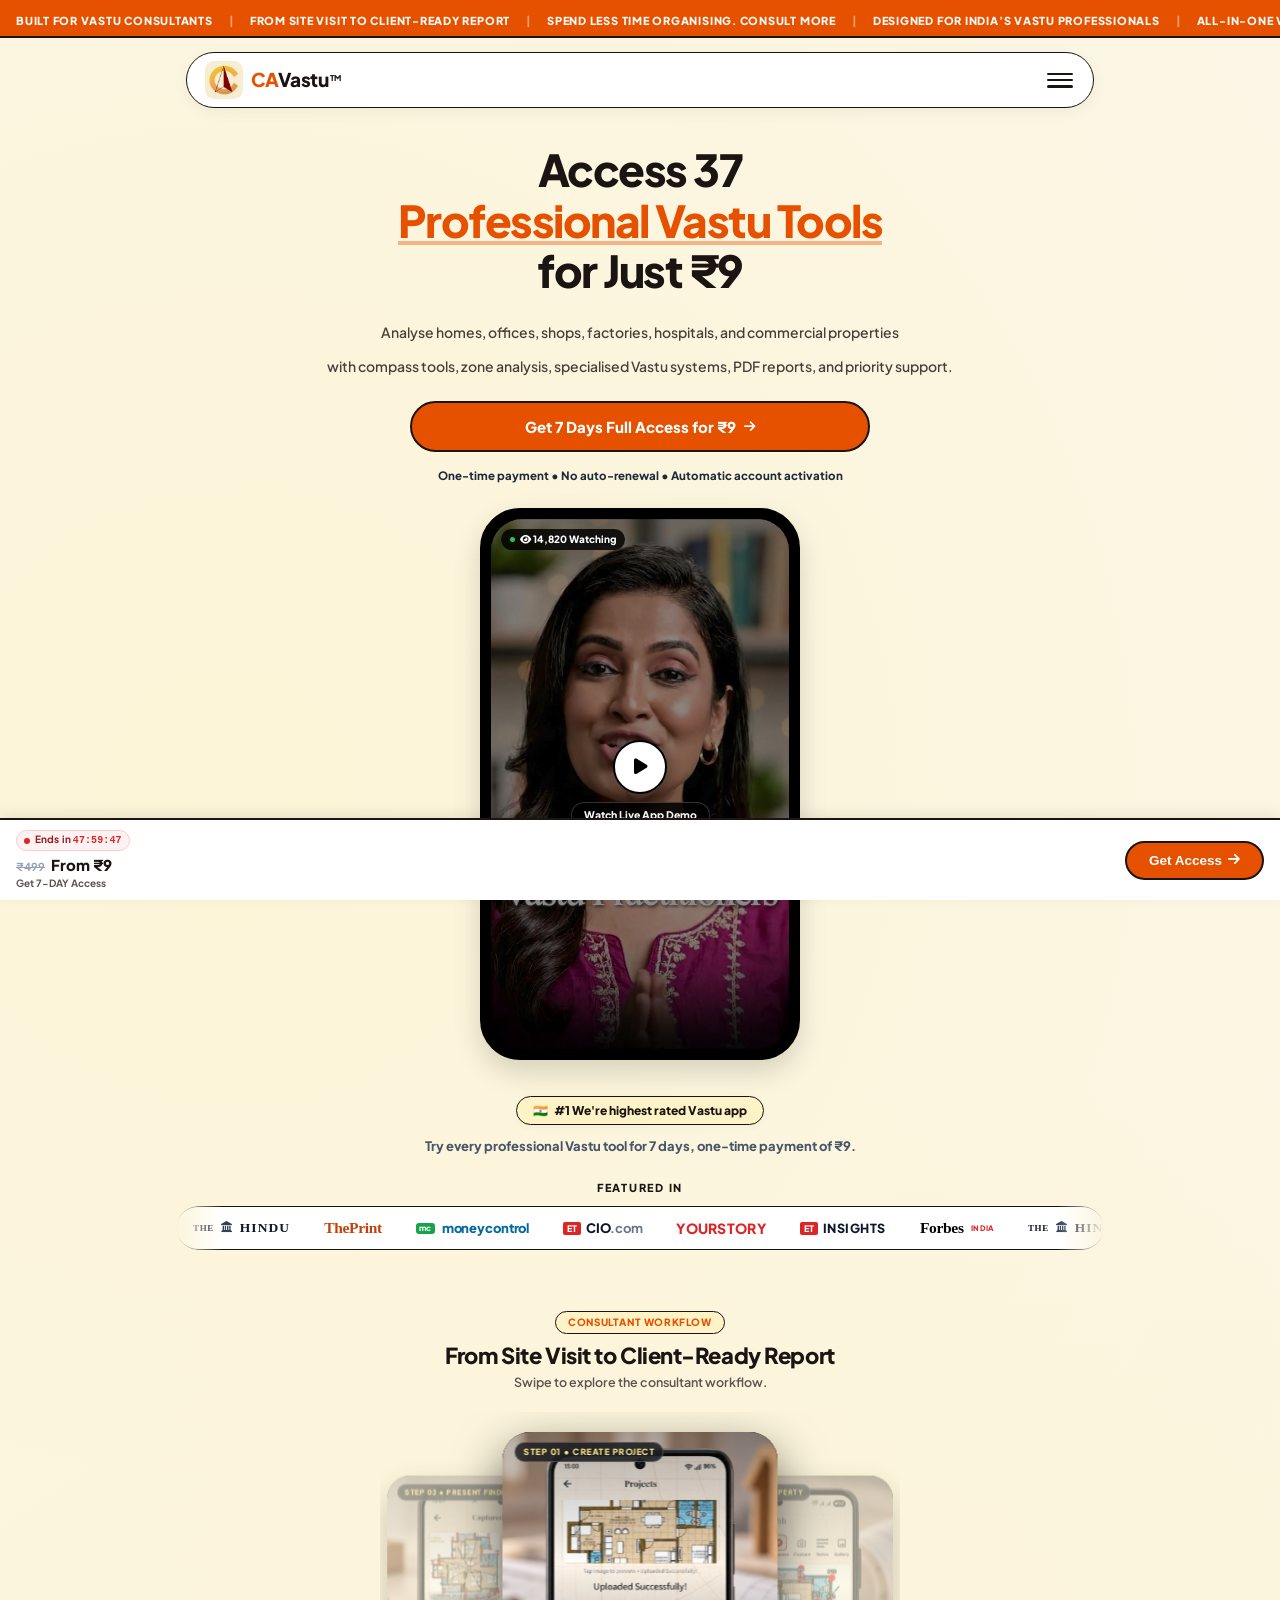
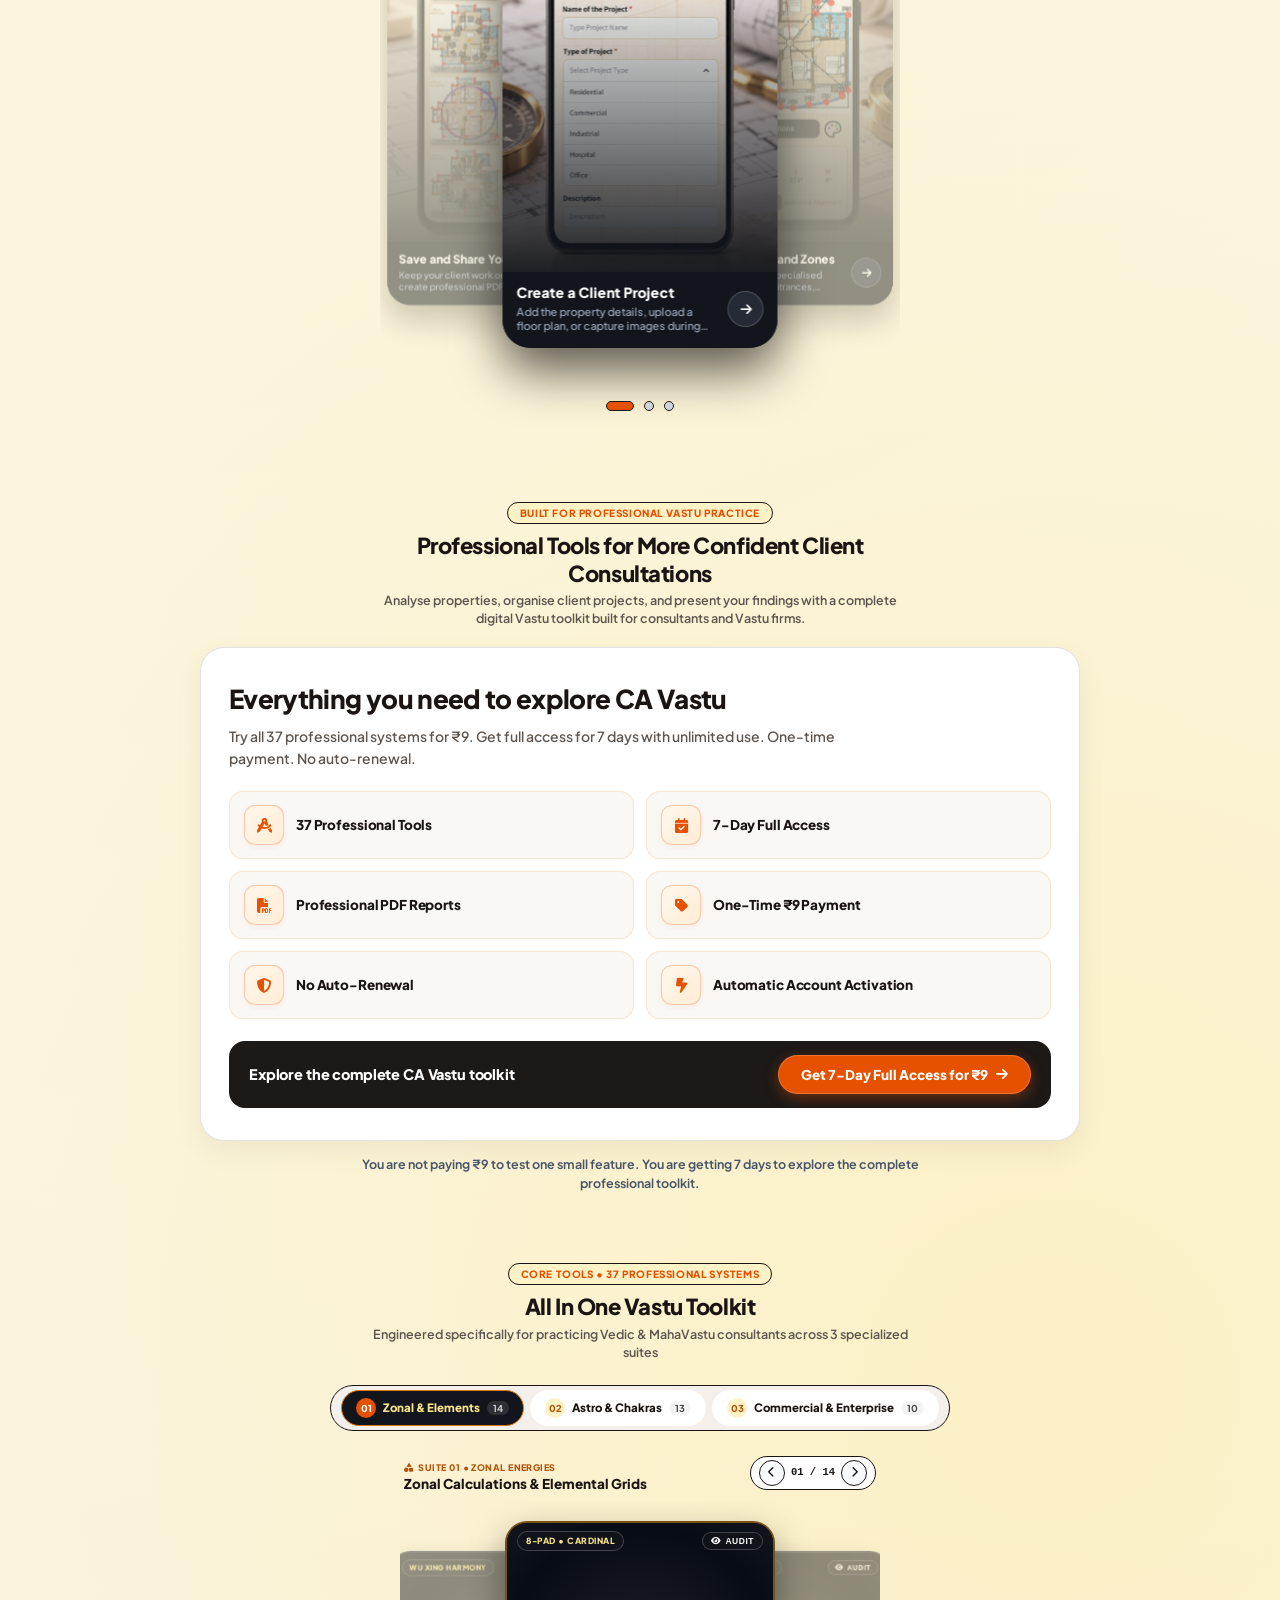
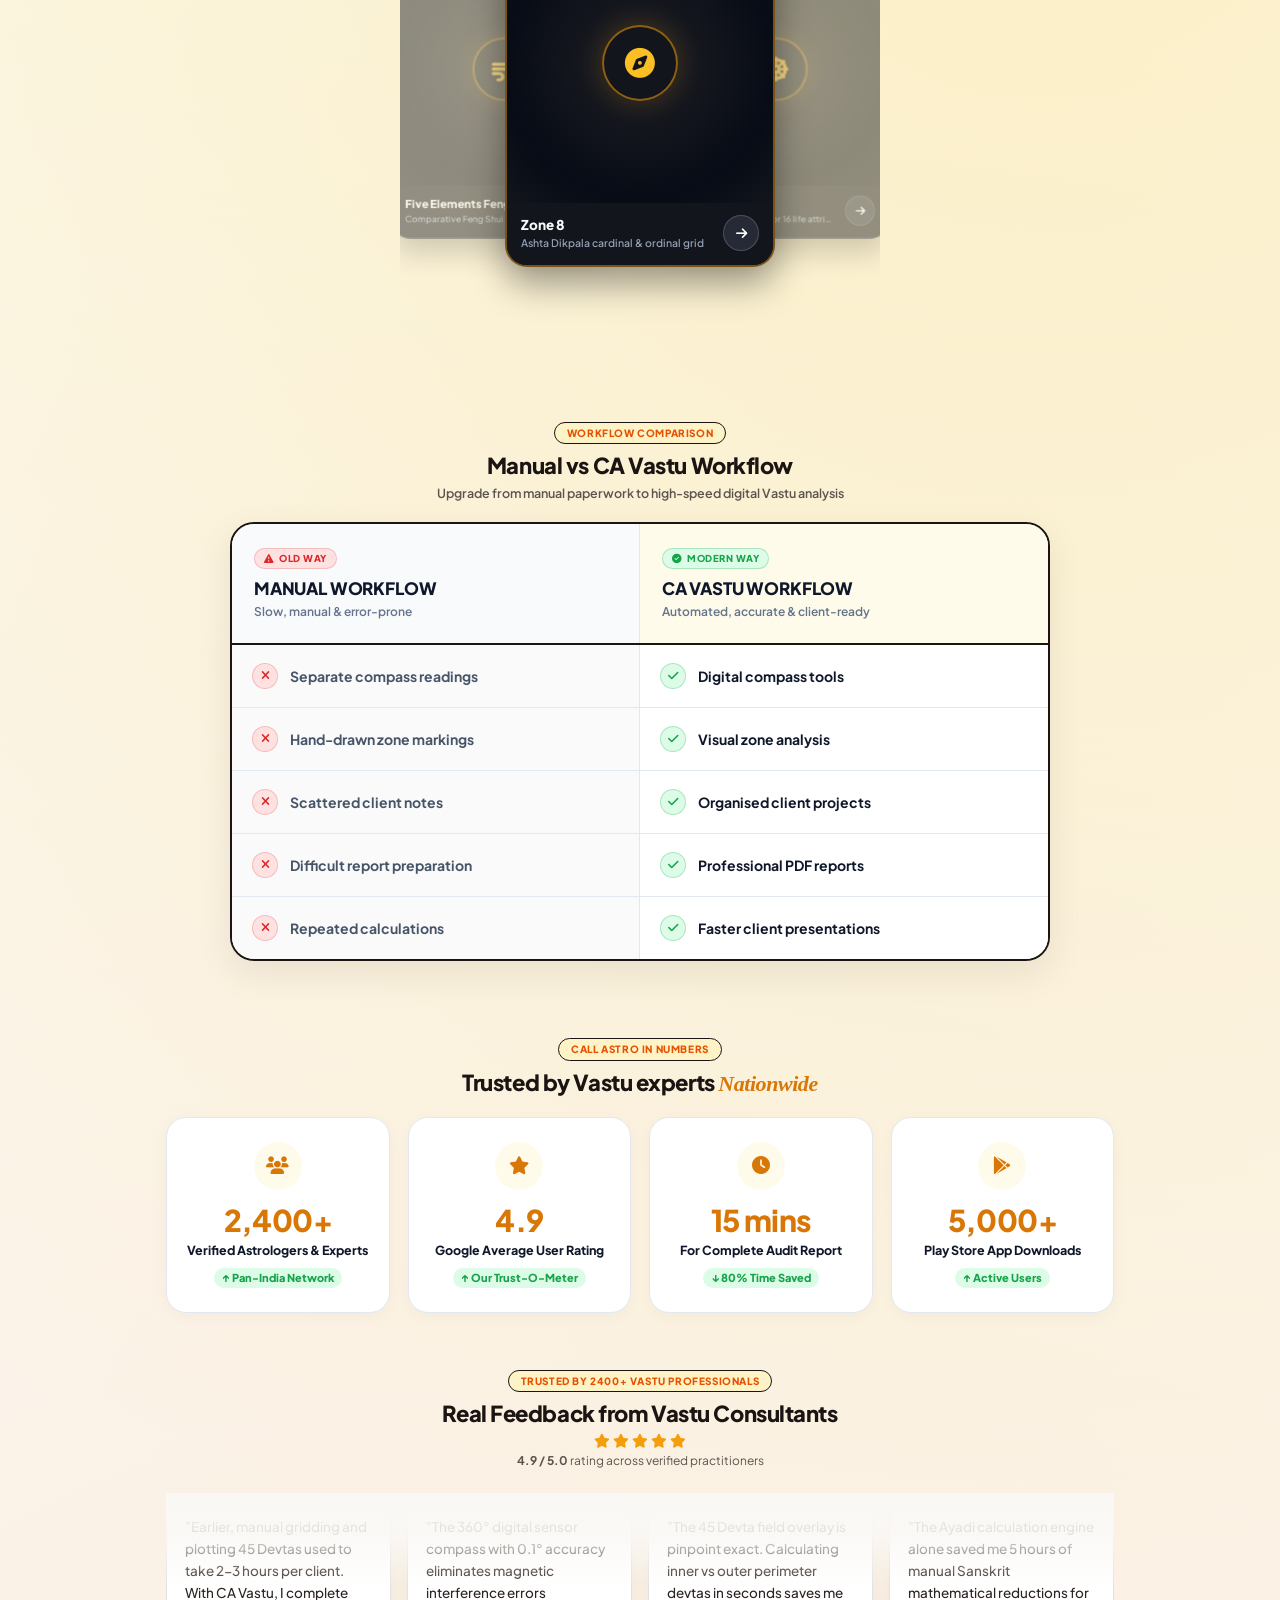
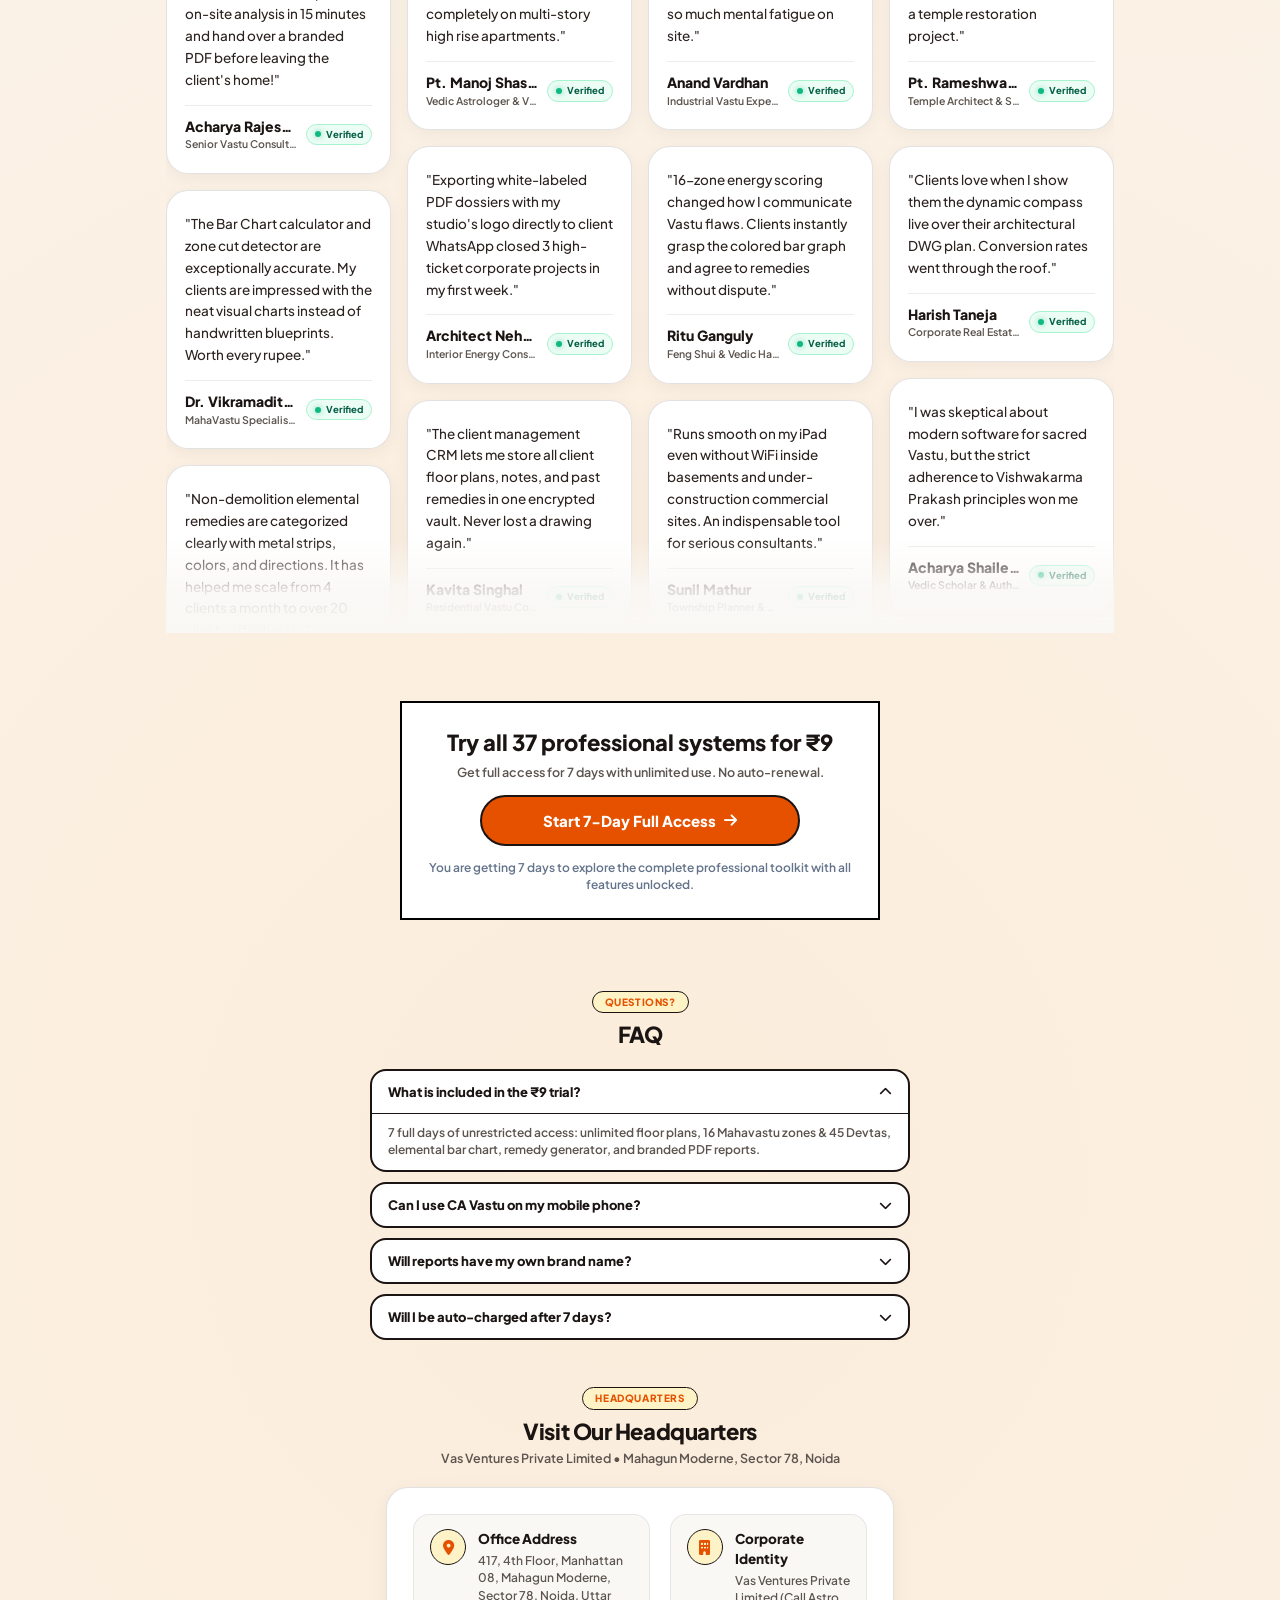
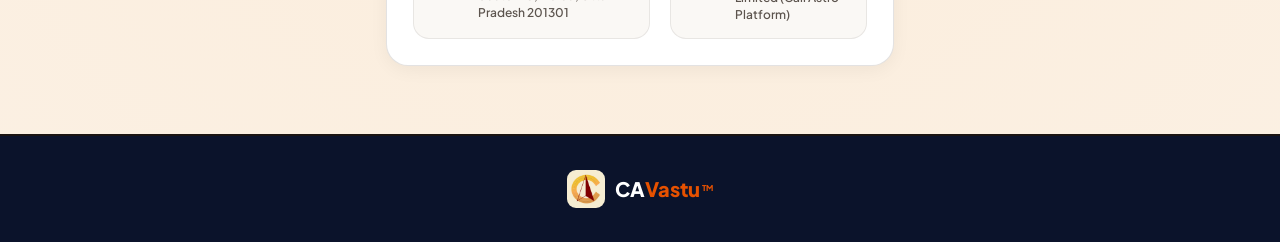
==== commit b1ba4a78: "style: increase length of hamburger menu icon bars" ====
--- a/b2b.html
+++ b/b2b.html
@@ -76,7 +76,11 @@
 
       <div class="pattern-nav-right">
         <button type="button" class="pattern-menu-btn" onclick="openLeadModal()" aria-label="Menu">
-          <i class="fa-solid fa-bars"></i>
+          <span class="pattern-hamburger">
+            <span></span>
+            <span></span>
+            <span></span>
+          </span>
         </button>
       </div>
     </header>
--- a/b2b.css
+++ b/b2b.css
@@ -220,12 +220,33 @@
 .pattern-menu-btn {
   background: none;
   border: none;
-  font-size: 20px;
+  cursor: pointer;
+  display: flex;
+  align-items: center;
+  justify-content: center;
+  padding: 6px 2px;
   color: var(--text-black);
-  cursor: pointer;
-  display: flex;
-  align-items: center;
-  padding: 0;
+}
+
+.pattern-hamburger {
+  display: flex;
+  flex-direction: column;
+  justify-content: space-between;
+  width: 26px;
+  height: 15px;
+}
+
+.pattern-hamburger span {
+  display: block;
+  width: 100%;
+  height: 2.5px;
+  background-color: var(--text-black);
+  border-radius: 999px;
+  transition: background-color 0.2s ease;
+}
+
+.pattern-menu-btn:hover .pattern-hamburger span {
+  background-color: var(--vastu-saffron);
 }
 
 /* ==========================================================================
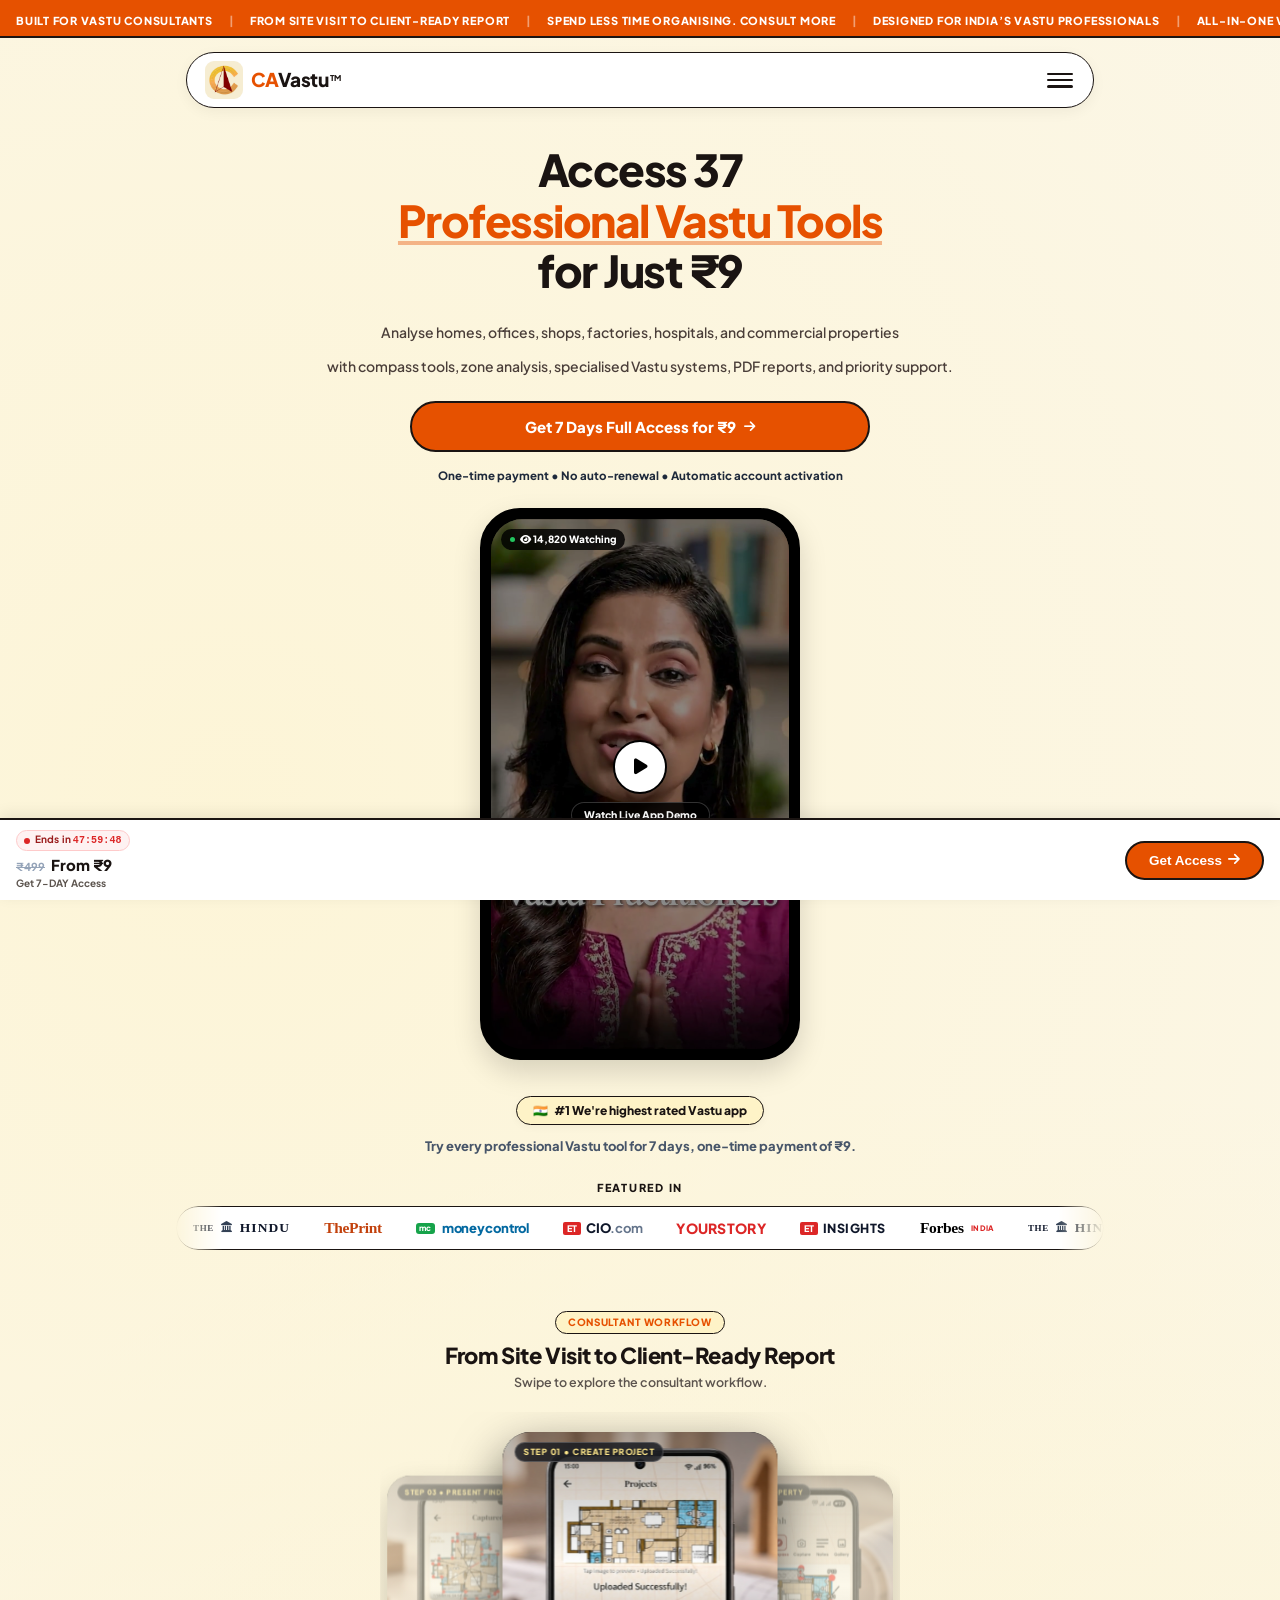
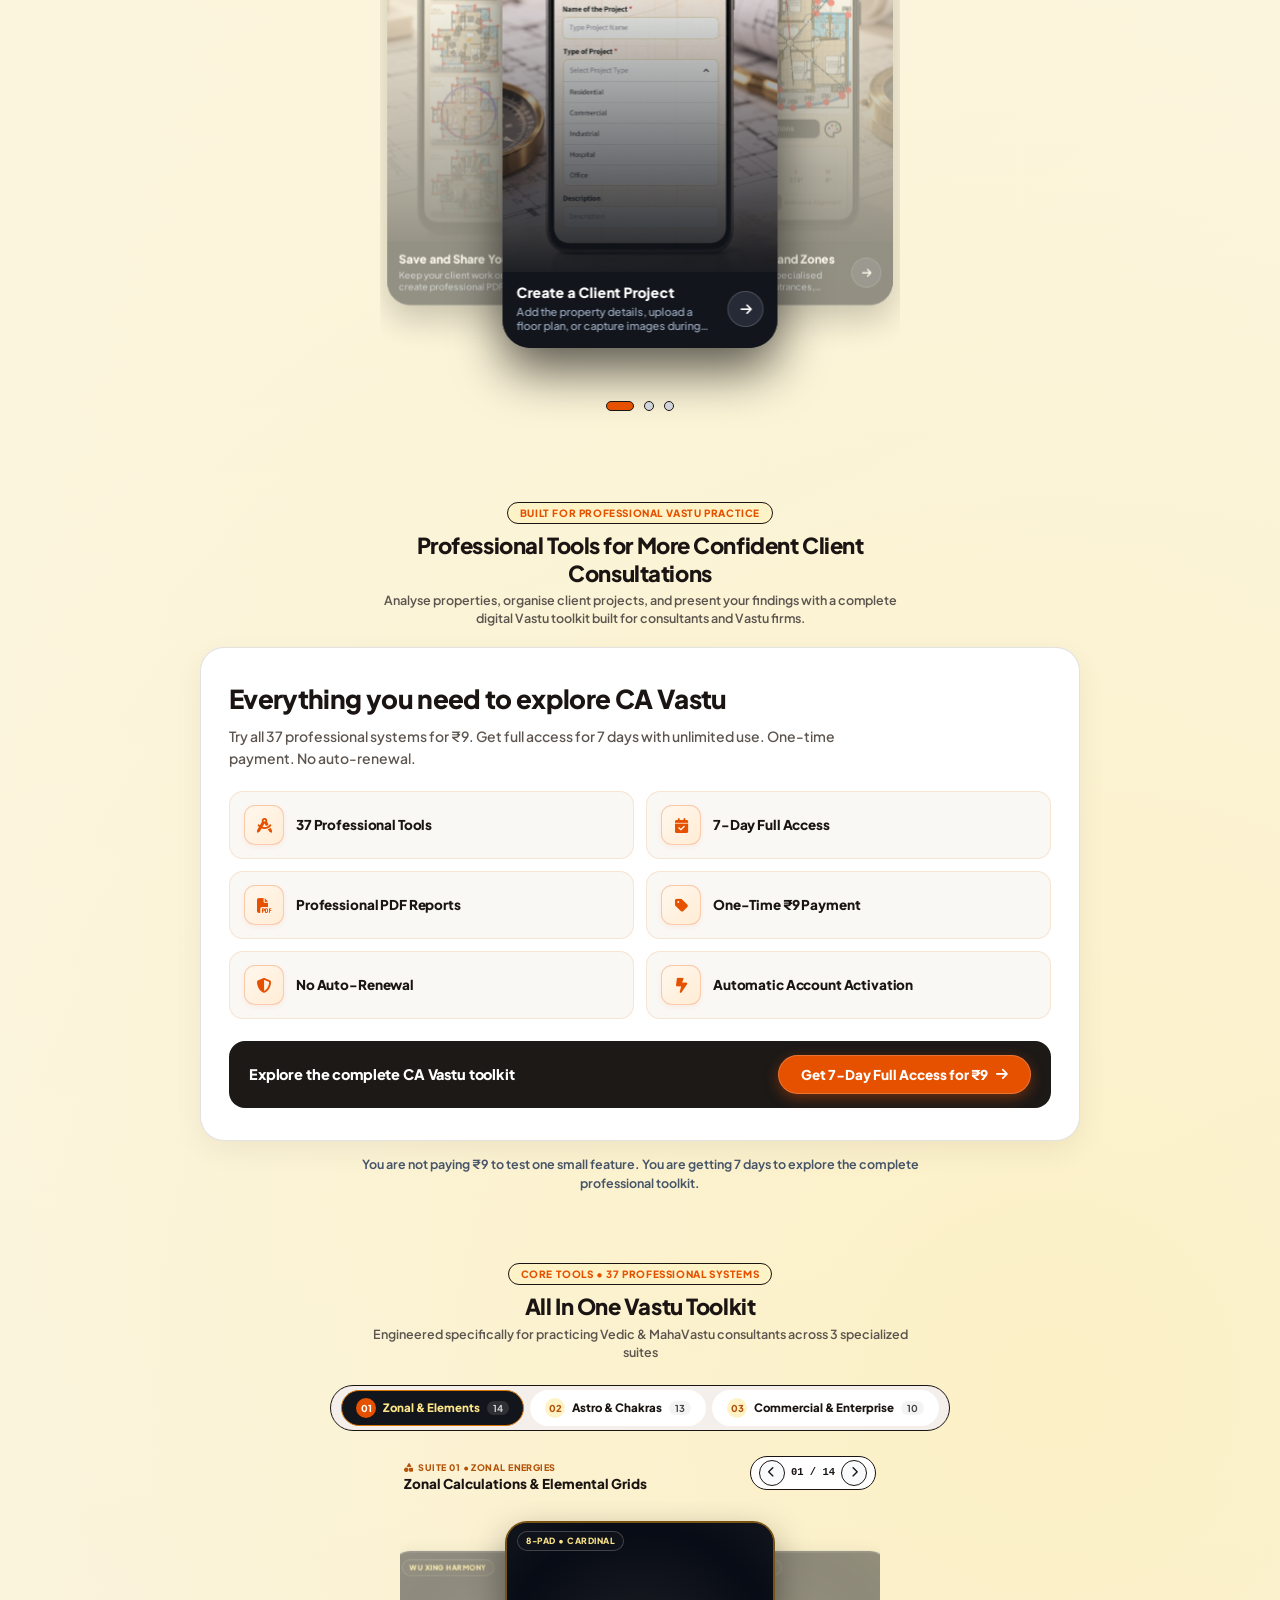
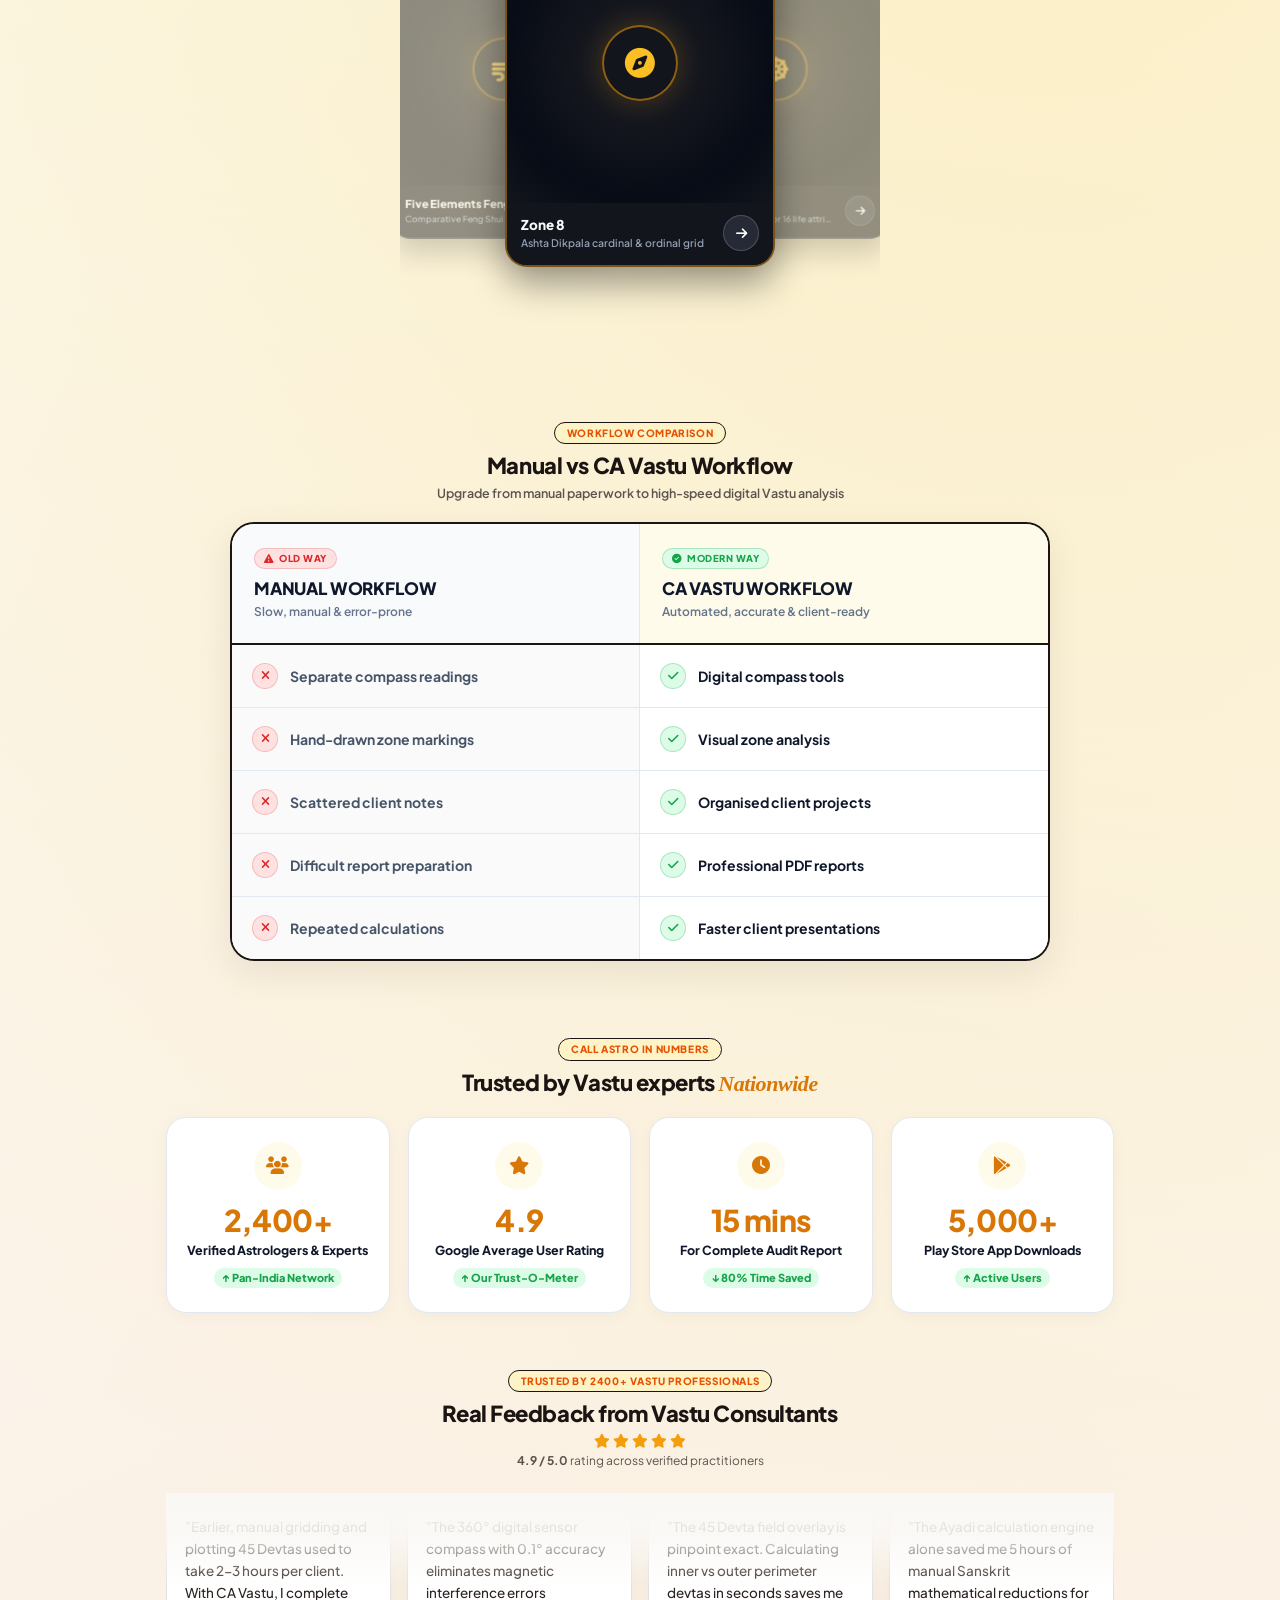
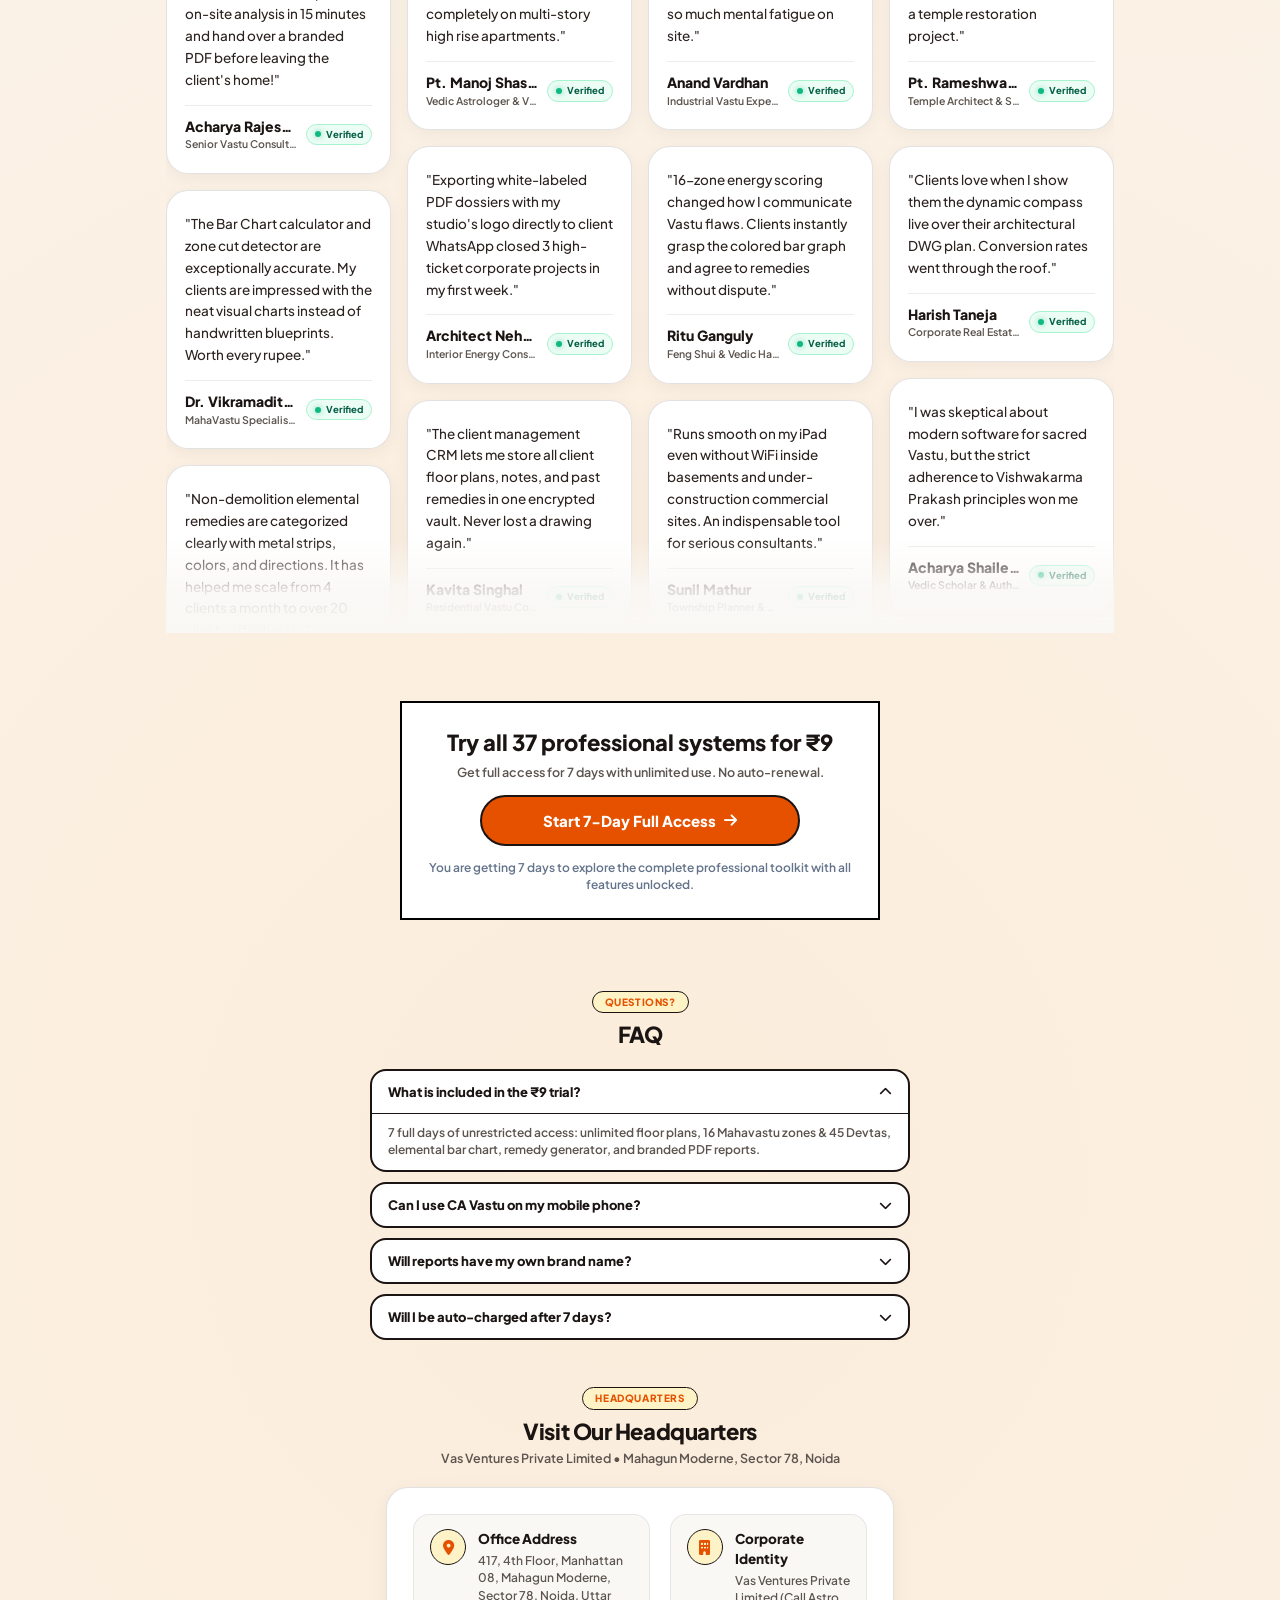
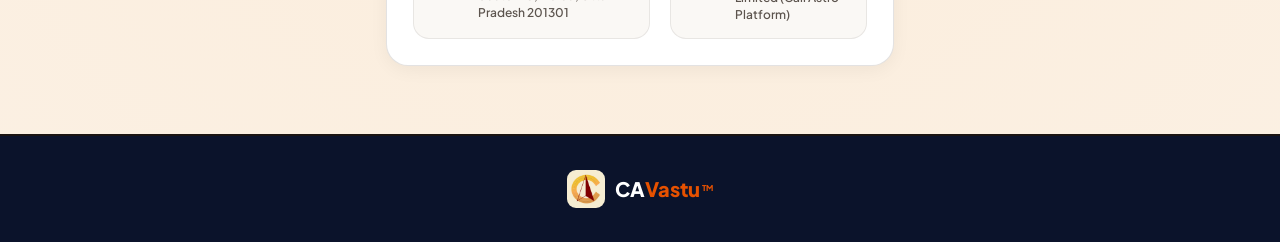
==== commit 4caa339c: "fix: remove AUDIT action buttons from all cards" ====
--- a/b2b.html
+++ b/b2b.html
@@ -510,9 +510,6 @@
                 <div class="vastu-card-inner">
                   <div class="vastu-card-header">
                     <span class="vastu-card-badge">8-PAD • CARDINAL</span>
-                    <button type="button" class="vastu-card-action-btn" onclick="openLeadModal()">
-                      <i class="fa-solid fa-eye"></i> AUDIT
-                    </button>
                   </div>
                   <div class="vastu-card-img-wrap">
                     <div class="vastu-card-overlay-gradient"></div>
@@ -535,9 +532,6 @@
                 <div class="vastu-card-inner">
                   <div class="vastu-card-header">
                     <span class="vastu-card-badge">16-ZONE • MAHAVASTU</span>
-                    <button type="button" class="vastu-card-action-btn" onclick="openLeadModal()">
-                      <i class="fa-solid fa-eye"></i> AUDIT
-                    </button>
                   </div>
                   <div class="vastu-card-img-wrap">
                     <div class="vastu-card-overlay-gradient"></div>
@@ -560,9 +554,6 @@
                 <div class="vastu-card-inner">
                   <div class="vastu-card-header">
                     <span class="vastu-card-badge">24-ZONE • MICRO-ENERGY</span>
-                    <button type="button" class="vastu-card-action-btn" onclick="openLeadModal()">
-                      <i class="fa-solid fa-eye"></i> AUDIT
-                    </button>
                   </div>
                   <div class="vastu-card-img-wrap">
                     <div class="vastu-card-overlay-gradient"></div>
@@ -585,9 +576,6 @@
                 <div class="vastu-card-inner">
                   <div class="vastu-card-header">
                     <span class="vastu-card-badge">32-PAD • ENTRANCE</span>
-                    <button type="button" class="vastu-card-action-btn" onclick="openLeadModal()">
-                      <i class="fa-solid fa-eye"></i> AUDIT
-                    </button>
                   </div>
                   <div class="vastu-card-img-wrap">
                     <div class="vastu-card-overlay-gradient"></div>
@@ -610,9 +598,6 @@
                 <div class="vastu-card-inner">
                   <div class="vastu-card-header">
                     <span class="vastu-card-badge">64-PADA • MANDUKA</span>
-                    <button type="button" class="vastu-card-action-btn" onclick="openLeadModal()">
-                      <i class="fa-solid fa-eye"></i> AUDIT
-                    </button>
                   </div>
                   <div class="vastu-card-img-wrap">
                     <div class="vastu-card-overlay-gradient"></div>
@@ -635,9 +620,6 @@
                 <div class="vastu-card-inner">
                   <div class="vastu-card-header">
                     <span class="vastu-card-badge">CENTROID • 360°</span>
-                    <button type="button" class="vastu-card-action-btn" onclick="openLeadModal()">
-                      <i class="fa-solid fa-eye"></i> AUDIT
-                    </button>
                   </div>
                   <div class="vastu-card-img-wrap">
                     <div class="vastu-card-overlay-gradient"></div>
@@ -660,9 +642,6 @@
                 <div class="vastu-card-inner">
                   <div class="vastu-card-header">
                     <span class="vastu-card-badge">CHROMATIC MAP</span>
-                    <button type="button" class="vastu-card-action-btn" onclick="openLeadModal()">
-                      <i class="fa-solid fa-eye"></i> AUDIT
-                    </button>
                   </div>
                   <div class="vastu-card-img-wrap">
                     <div class="vastu-card-overlay-gradient"></div>
@@ -685,9 +664,6 @@
                 <div class="vastu-card-inner">
                   <div class="vastu-card-header">
                     <span class="vastu-card-badge">ANNOTATED ZONES</span>
-                    <button type="button" class="vastu-card-action-btn" onclick="openLeadModal()">
-                      <i class="fa-solid fa-eye"></i> AUDIT
-                    </button>
                   </div>
                   <div class="vastu-card-img-wrap">
                     <div class="vastu-card-overlay-gradient"></div>
@@ -710,9 +686,6 @@
                 <div class="vastu-card-inner">
                   <div class="vastu-card-header">
                     <span class="vastu-card-badge">PANCHATATTVA</span>
-                    <button type="button" class="vastu-card-action-btn" onclick="openLeadModal()">
-                      <i class="fa-solid fa-eye"></i> AUDIT
-                    </button>
                   </div>
                   <div class="vastu-card-img-wrap">
                     <div class="vastu-card-overlay-gradient"></div>
@@ -735,9 +708,6 @@
                 <div class="vastu-card-inner">
                   <div class="vastu-card-header">
                     <span class="vastu-card-badge">VEDIC TATTVA</span>
-                    <button type="button" class="vastu-card-action-btn" onclick="openLeadModal()">
-                      <i class="fa-solid fa-eye"></i> AUDIT
-                    </button>
                   </div>
                   <div class="vastu-card-img-wrap">
                     <div class="vastu-card-overlay-gradient"></div>
@@ -760,9 +730,6 @@
                 <div class="vastu-card-inner">
                   <div class="vastu-card-header">
                     <span class="vastu-card-badge">CARDINAL HARMONY</span>
-                    <button type="button" class="vastu-card-action-btn" onclick="openLeadModal()">
-                      <i class="fa-solid fa-eye"></i> AUDIT
-                    </button>
                   </div>
                   <div class="vastu-card-img-wrap">
                     <div class="vastu-card-overlay-gradient"></div>
@@ -785,9 +752,6 @@
                 <div class="vastu-card-inner">
                   <div class="vastu-card-header">
                     <span class="vastu-card-badge">ANGULAR TILTS</span>
-                    <button type="button" class="vastu-card-action-btn" onclick="openLeadModal()">
-                      <i class="fa-solid fa-eye"></i> AUDIT
-                    </button>
                   </div>
                   <div class="vastu-card-img-wrap">
                     <div class="vastu-card-overlay-gradient"></div>
@@ -810,9 +774,6 @@
                 <div class="vastu-card-inner">
                   <div class="vastu-card-header">
                     <span class="vastu-card-badge">RESIDENTIAL</span>
-                    <button type="button" class="vastu-card-action-btn" onclick="openLeadModal()">
-                      <i class="fa-solid fa-eye"></i> AUDIT
-                    </button>
                   </div>
                   <div class="vastu-card-img-wrap">
                     <div class="vastu-card-overlay-gradient"></div>
@@ -835,9 +796,6 @@
                 <div class="vastu-card-inner">
                   <div class="vastu-card-header">
                     <span class="vastu-card-badge">WU XING HARMONY</span>
-                    <button type="button" class="vastu-card-action-btn" onclick="openLeadModal()">
-                      <i class="fa-solid fa-eye"></i> AUDIT
-                    </button>
                   </div>
                   <div class="vastu-card-img-wrap">
                     <div class="vastu-card-overlay-gradient"></div>
@@ -887,9 +845,6 @@
                 <div class="vastu-card-inner">
                   <div class="vastu-card-header">
                     <span class="vastu-card-badge">27 NAKSHATRAS</span>
-                    <button type="button" class="vastu-card-action-btn" onclick="openLeadModal()">
-                      <i class="fa-solid fa-eye"></i> AUDIT
-                    </button>
                   </div>
                   <div class="vastu-card-img-wrap">
                     <div class="vastu-card-overlay-gradient"></div>
@@ -912,9 +867,6 @@
                 <div class="vastu-card-inner">
                   <div class="vastu-card-header">
                     <span class="vastu-card-badge">STELLAR RESONANCE</span>
-                    <button type="button" class="vastu-card-action-btn" onclick="openLeadModal()">
-                      <i class="fa-solid fa-eye"></i> AUDIT
-                    </button>
                   </div>
                   <div class="vastu-card-img-wrap">
                     <div class="vastu-card-overlay-gradient"></div>
@@ -937,9 +889,6 @@
                 <div class="vastu-card-inner">
                   <div class="vastu-card-header">
                     <span class="vastu-card-badge">DIGITAL SENSOR</span>
-                    <button type="button" class="vastu-card-action-btn" onclick="openLeadModal()">
-                      <i class="fa-solid fa-eye"></i> AUDIT
-                    </button>
                   </div>
                   <div class="vastu-card-img-wrap">
                     <div class="vastu-card-overlay-gradient"></div>
@@ -962,9 +911,6 @@
                 <div class="vastu-card-inner">
                   <div class="vastu-card-header">
                     <span class="vastu-card-badge">SURYA-SIDDHANTA</span>
-                    <button type="button" class="vastu-card-action-btn" onclick="openLeadModal()">
-                      <i class="fa-solid fa-eye"></i> AUDIT
-                    </button>
                   </div>
                   <div class="vastu-card-img-wrap">
                     <div class="vastu-card-overlay-gradient"></div>
@@ -987,9 +933,6 @@
                 <div class="vastu-card-inner">
                   <div class="vastu-card-header">
                     <span class="vastu-card-badge">AR OVERLAY</span>
-                    <button type="button" class="vastu-card-action-btn" onclick="openLeadModal()">
-                      <i class="fa-solid fa-eye"></i> AUDIT
-                    </button>
                   </div>
                   <div class="vastu-card-img-wrap">
                     <div class="vastu-card-overlay-gradient"></div>
@@ -1012,9 +955,6 @@
                 <div class="vastu-card-inner">
                   <div class="vastu-card-header">
                     <span class="vastu-card-badge">CAD BLUEPRINT</span>
-                    <button type="button" class="vastu-card-action-btn" onclick="openLeadModal()">
-                      <i class="fa-solid fa-eye"></i> AUDIT
-                    </button>
                   </div>
                   <div class="vastu-card-img-wrap">
                     <div class="vastu-card-overlay-gradient"></div>
@@ -1037,9 +977,6 @@
                 <div class="vastu-card-inner">
                   <div class="vastu-card-header">
                     <span class="vastu-card-badge">32 DEVTA DOORS</span>
-                    <button type="button" class="vastu-card-action-btn" onclick="openLeadModal()">
-                      <i class="fa-solid fa-eye"></i> AUDIT
-                    </button>
                   </div>
                   <div class="vastu-card-img-wrap">
                     <div class="vastu-card-overlay-gradient"></div>
@@ -1062,9 +999,6 @@
                 <div class="vastu-card-inner">
                   <div class="vastu-card-header">
                     <span class="vastu-card-badge">PURUSHA ANATOMY</span>
-                    <button type="button" class="vastu-card-action-btn" onclick="openLeadModal()">
-                      <i class="fa-solid fa-eye"></i> AUDIT
-                    </button>
                   </div>
                   <div class="vastu-card-img-wrap">
                     <div class="vastu-card-overlay-gradient"></div>
@@ -1087,9 +1021,6 @@
                 <div class="vastu-card-inner">
                   <div class="vastu-card-header">
                     <span class="vastu-card-badge">MASCULINE / FEMININE</span>
-                    <button type="button" class="vastu-card-action-btn" onclick="openLeadModal()">
-                      <i class="fa-solid fa-eye"></i> AUDIT
-                    </button>
                   </div>
                   <div class="vastu-card-img-wrap">
                     <div class="vastu-card-overlay-gradient"></div>
@@ -1112,9 +1043,6 @@
                 <div class="vastu-card-inner">
                   <div class="vastu-card-header">
                     <span class="vastu-card-badge">SATTVA • RAJAS • TAMAS</span>
-                    <button type="button" class="vastu-card-action-btn" onclick="openLeadModal()">
-                      <i class="fa-solid fa-eye"></i> AUDIT
-                    </button>
                   </div>
                   <div class="vastu-card-img-wrap">
                     <div class="vastu-card-overlay-gradient"></div>
@@ -1137,9 +1065,6 @@
                 <div class="vastu-card-inner">
                   <div class="vastu-card-header">
                     <span class="vastu-card-badge">VEDIC SCRIPTURES</span>
-                    <button type="button" class="vastu-card-action-btn" onclick="openLeadModal()">
-                      <i class="fa-solid fa-eye"></i> AUDIT
-                    </button>
                   </div>
                   <div class="vastu-card-img-wrap">
                     <div class="vastu-card-overlay-gradient"></div>
@@ -1162,9 +1087,6 @@
                 <div class="vastu-card-inner">
                   <div class="vastu-card-header">
                     <span class="vastu-card-badge">VATA • PITTA • KAPHA</span>
-                    <button type="button" class="vastu-card-action-btn" onclick="openLeadModal()">
-                      <i class="fa-solid fa-eye"></i> AUDIT
-                    </button>
                   </div>
                   <div class="vastu-card-img-wrap">
                     <div class="vastu-card-overlay-gradient"></div>
@@ -1187,9 +1109,6 @@
                 <div class="vastu-card-inner">
                   <div class="vastu-card-header">
                     <span class="vastu-card-badge">AYURVEDIC CURES</span>
-                    <button type="button" class="vastu-card-action-btn" onclick="openLeadModal()">
-                      <i class="fa-solid fa-eye"></i> AUDIT
-                    </button>
                   </div>
                   <div class="vastu-card-img-wrap">
                     <div class="vastu-card-overlay-gradient"></div>
@@ -1239,9 +1158,6 @@
                 <div class="vastu-card-inner">
                   <div class="vastu-card-header">
                     <span class="vastu-card-badge">CORPORATE SUITE</span>
-                    <button type="button" class="vastu-card-action-btn" onclick="openLeadModal()">
-                      <i class="fa-solid fa-eye"></i> AUDIT
-                    </button>
                   </div>
                   <div class="vastu-card-img-wrap">
                     <div class="vastu-card-overlay-gradient"></div>
@@ -1264,9 +1180,6 @@
                 <div class="vastu-card-inner">
                   <div class="vastu-card-header">
                     <span class="vastu-card-badge">RETAIL COMPLEX</span>
-                    <button type="button" class="vastu-card-action-btn" onclick="openLeadModal()">
-                      <i class="fa-solid fa-eye"></i> AUDIT
-                    </button>
                   </div>
                   <div class="vastu-card-img-wrap">
                     <div class="vastu-card-overlay-gradient"></div>
@@ -1289,9 +1202,6 @@
                 <div class="vastu-card-inner">
                   <div class="vastu-card-header">
                     <span class="vastu-card-badge">HEAVY INDUSTRY</span>
-                    <button type="button" class="vastu-card-action-btn" onclick="openLeadModal()">
-                      <i class="fa-solid fa-eye"></i> AUDIT
-                    </button>
                   </div>
                   <div class="vastu-card-img-wrap">
                     <div class="vastu-card-overlay-gradient"></div>
@@ -1314,9 +1224,6 @@
                 <div class="vastu-card-inner">
                   <div class="vastu-card-header">
                     <span class="vastu-card-badge">MANUFACTURING FLOW</span>
-                    <button type="button" class="vastu-card-action-btn" onclick="openLeadModal()">
-                      <i class="fa-solid fa-eye"></i> AUDIT
-                    </button>
                   </div>
                   <div class="vastu-card-img-wrap">
                     <div class="vastu-card-overlay-gradient"></div>
@@ -1339,9 +1246,6 @@
                 <div class="vastu-card-inner">
                   <div class="vastu-card-header">
                     <span class="vastu-card-badge">HEALTHCARE FACILITY</span>
-                    <button type="button" class="vastu-card-action-btn" onclick="openLeadModal()">
-                      <i class="fa-solid fa-eye"></i> AUDIT
-                    </button>
                   </div>
                   <div class="vastu-card-img-wrap">
                     <div class="vastu-card-overlay-gradient"></div>
@@ -1364,9 +1268,6 @@
                 <div class="vastu-card-inner">
                   <div class="vastu-card-header">
                     <span class="vastu-card-badge">INSTITUTES &amp; SCHOOLS</span>
-                    <button type="button" class="vastu-card-action-btn" onclick="openLeadModal()">
-                      <i class="fa-solid fa-eye"></i> AUDIT
-                    </button>
                   </div>
                   <div class="vastu-card-img-wrap">
                     <div class="vastu-card-overlay-gradient"></div>
@@ -1389,9 +1290,6 @@
                 <div class="vastu-card-inner">
                   <div class="vastu-card-header">
                     <span class="vastu-card-badge">FMCG &amp; GROCERY</span>
-                    <button type="button" class="vastu-card-action-btn" onclick="openLeadModal()">
-                      <i class="fa-solid fa-eye"></i> AUDIT
-                    </button>
                   </div>
                   <div class="vastu-card-img-wrap">
                     <div class="vastu-card-overlay-gradient"></div>
@@ -1414,9 +1312,6 @@
                 <div class="vastu-card-inner">
                   <div class="vastu-card-header">
                     <span class="vastu-card-badge">VEDIC LIBRARY</span>
-                    <button type="button" class="vastu-card-action-btn" onclick="openLeadModal()">
-                      <i class="fa-solid fa-eye"></i> AUDIT
-                    </button>
                   </div>
                   <div class="vastu-card-img-wrap">
                     <div class="vastu-card-overlay-gradient"></div>
@@ -1439,9 +1334,6 @@
                 <div class="vastu-card-inner">
                   <div class="vastu-card-header">
                     <span class="vastu-card-badge">1-CLICK WHITE-LABEL</span>
-                    <button type="button" class="vastu-card-action-btn" onclick="openLeadModal()">
-                      <i class="fa-solid fa-eye"></i> AUDIT
-                    </button>
                   </div>
                   <div class="vastu-card-img-wrap">
                     <div class="vastu-card-overlay-gradient"></div>
@@ -1464,9 +1356,6 @@
                 <div class="vastu-card-inner">
                   <div class="vastu-card-header">
                     <span class="vastu-card-badge">VIP CONCIERGE</span>
-                    <button type="button" class="vastu-card-action-btn" onclick="openLeadModal()">
-                      <i class="fa-solid fa-eye"></i> AUDIT
-                    </button>
                   </div>
                   <div class="vastu-card-img-wrap">
                     <div class="vastu-card-overlay-gradient"></div>
--- a/b2b.css
+++ b/b2b.css
@@ -725,25 +725,7 @@
 }
 
 .vastu-card-action-btn {
-  background: rgba(18, 21, 27, 0.78);
-  backdrop-filter: blur(10px);
-  -webkit-backdrop-filter: blur(10px);
-  border: 1px solid rgba(255, 255, 255, 0.2);
-  color: #FFFFFF;
-  font-size: 8.5px;
-  font-weight: 800;
-  letter-spacing: 0.06em;
-  padding: 3px 8px;
-  border-radius: var(--radius-full);
-  display: inline-flex;
-  align-items: center;
-  gap: 4px;
-  cursor: pointer;
-  transition: background 0.2s ease;
-}
-
-.vastu-card-action-btn:hover {
-  background: rgba(245, 158, 11, 0.3);
+  display: none !important;
 }
 
 .vastu-card-img-wrap {
